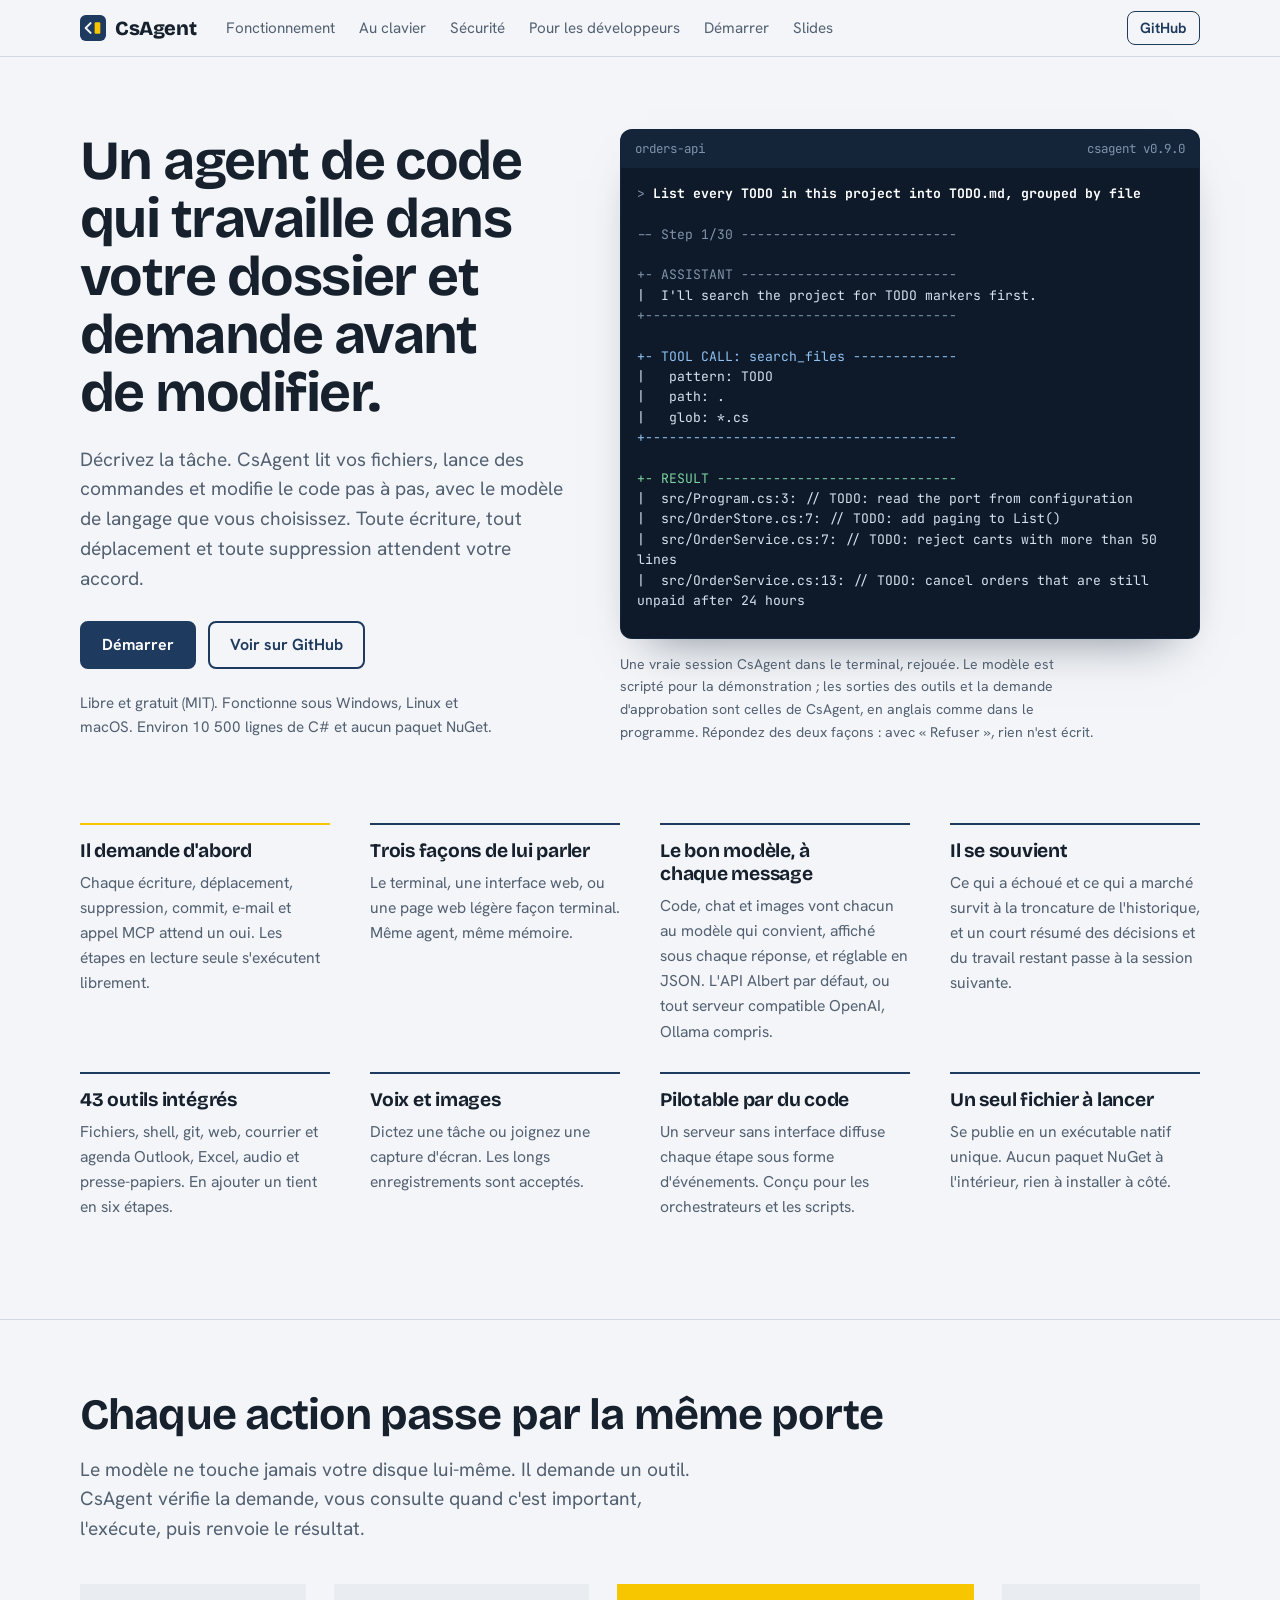
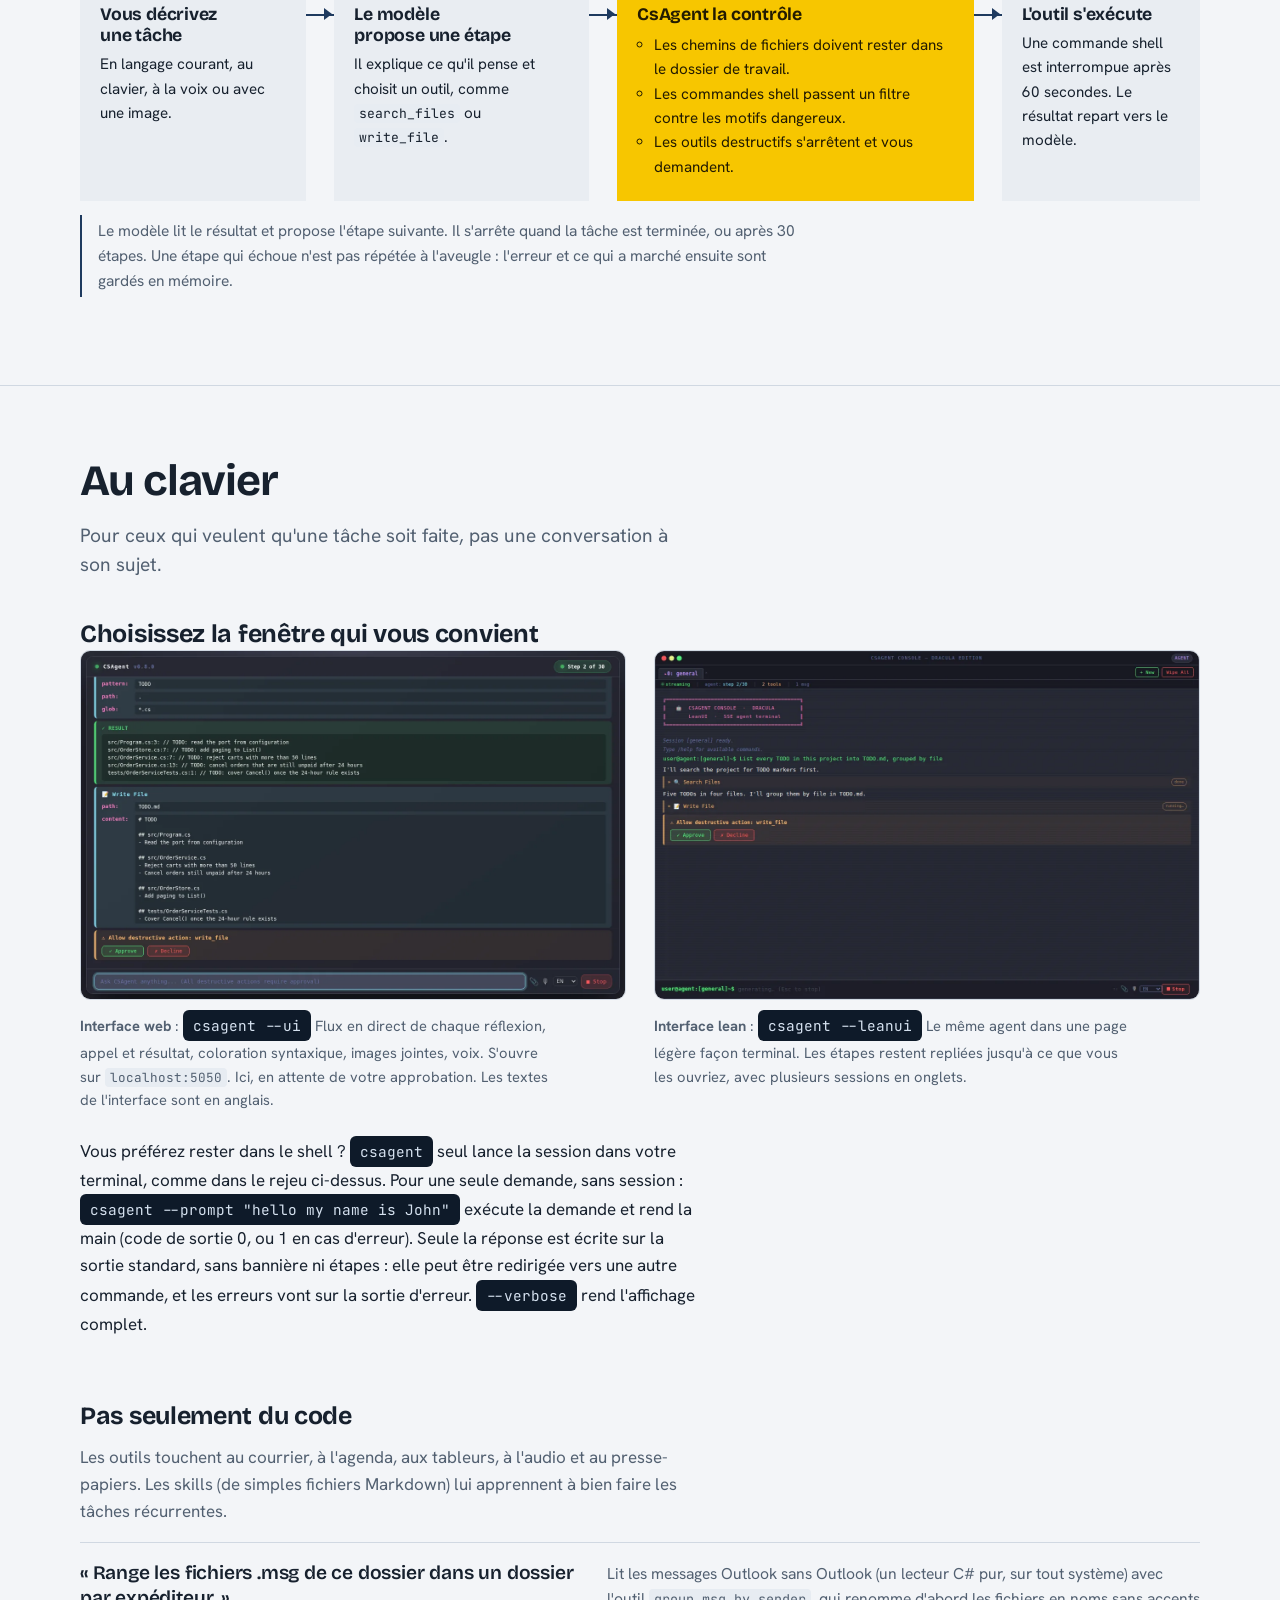
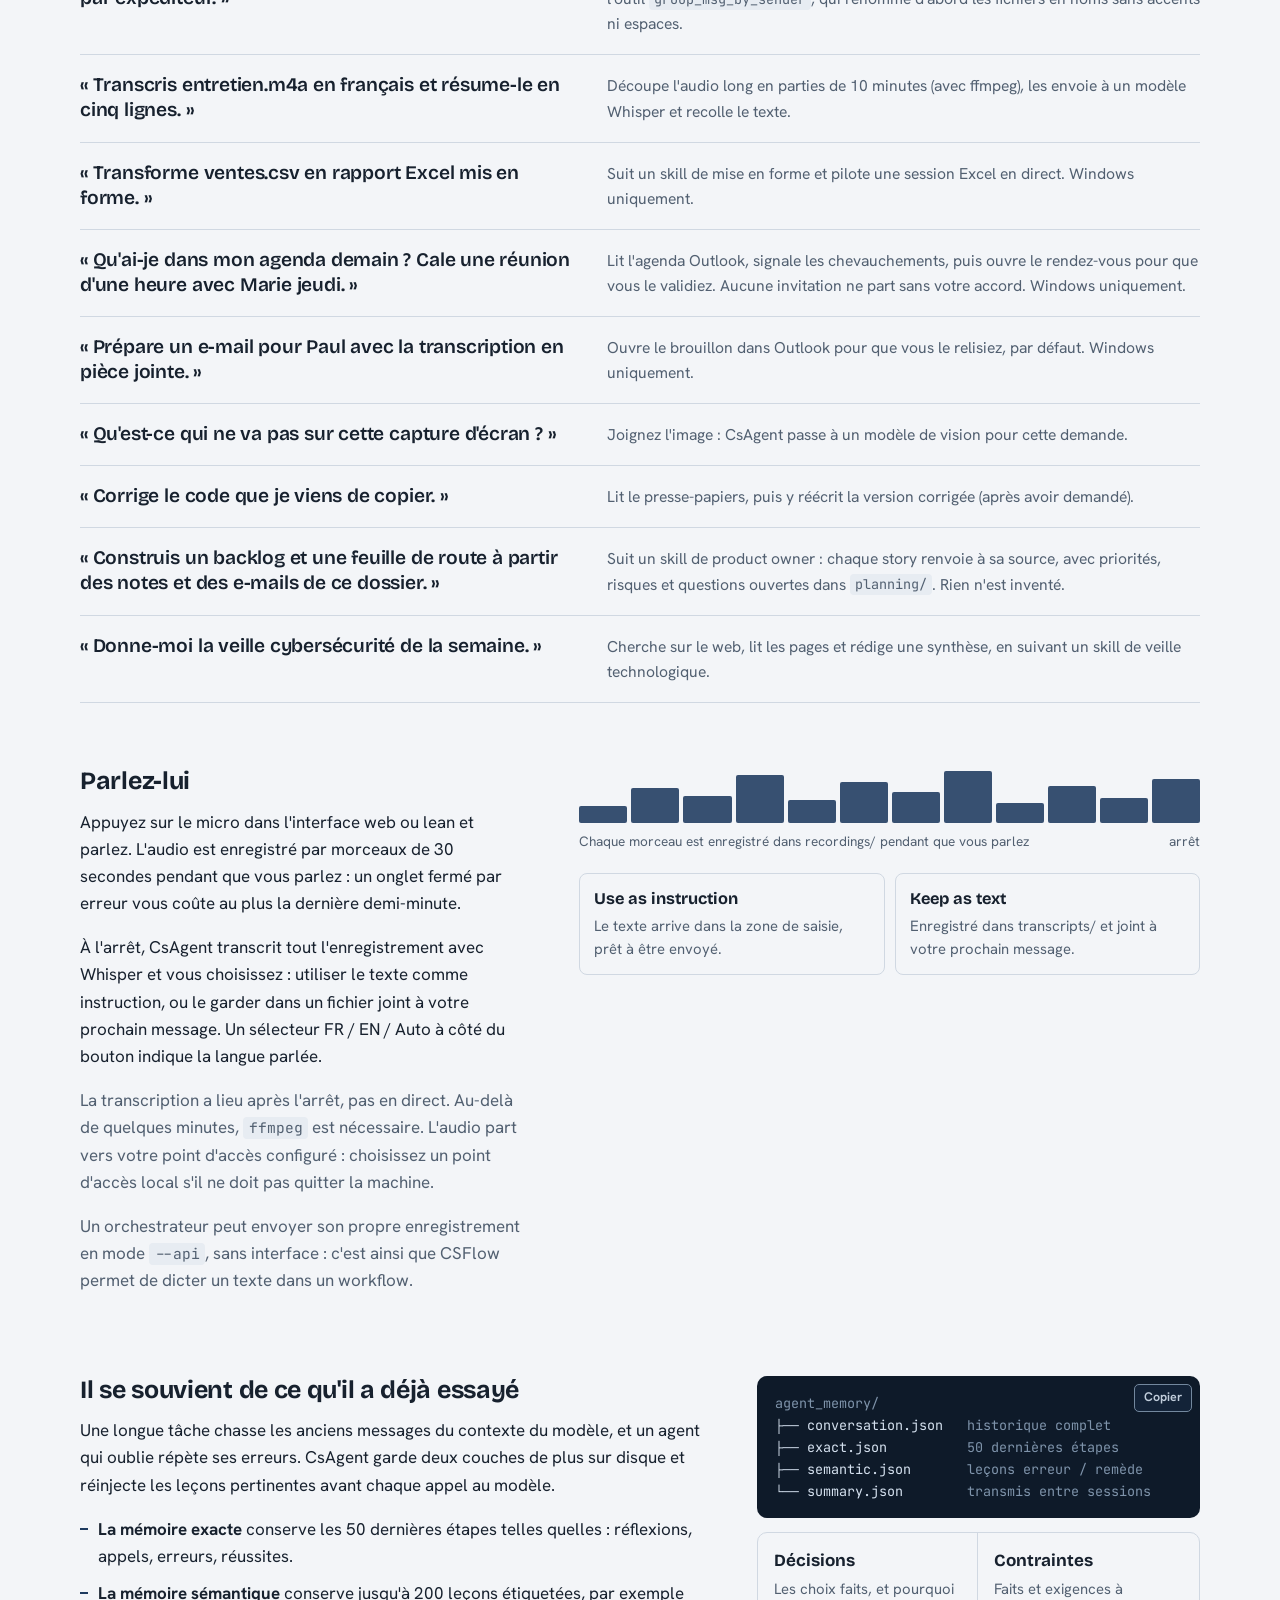
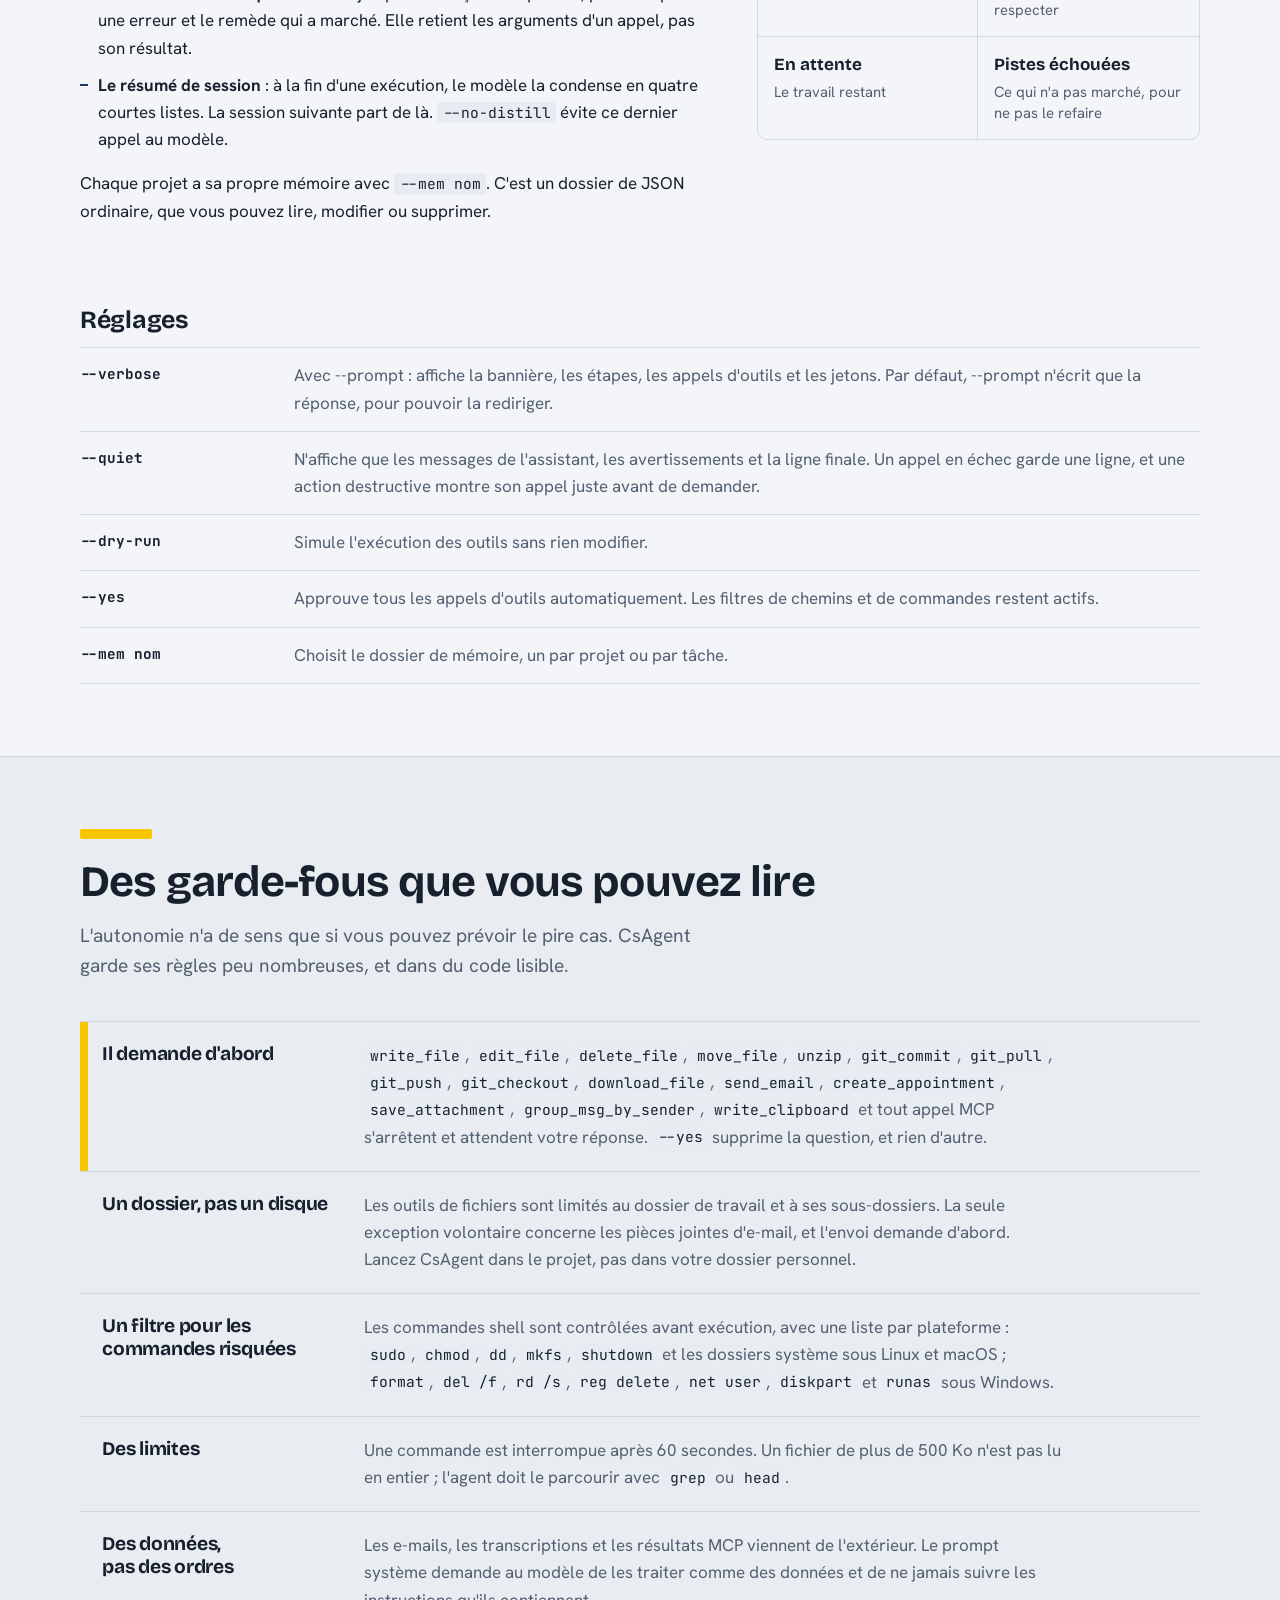
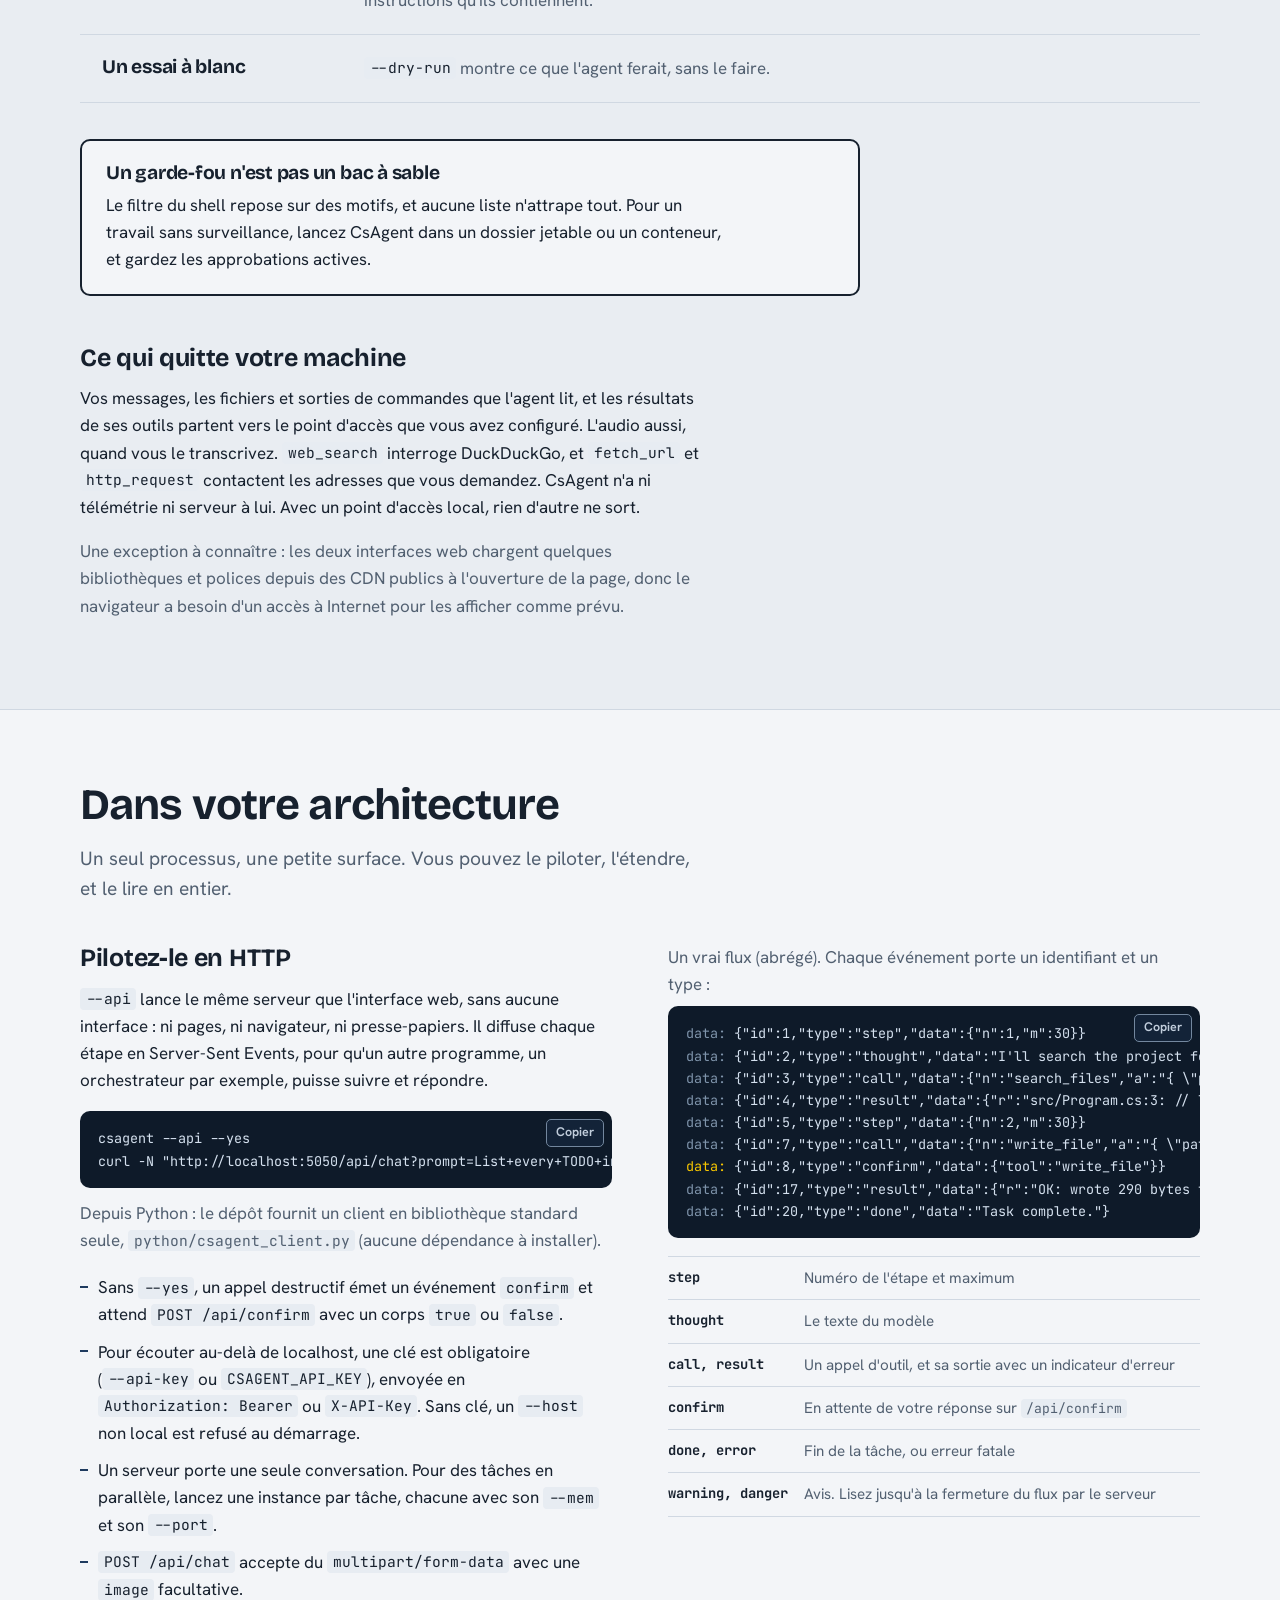
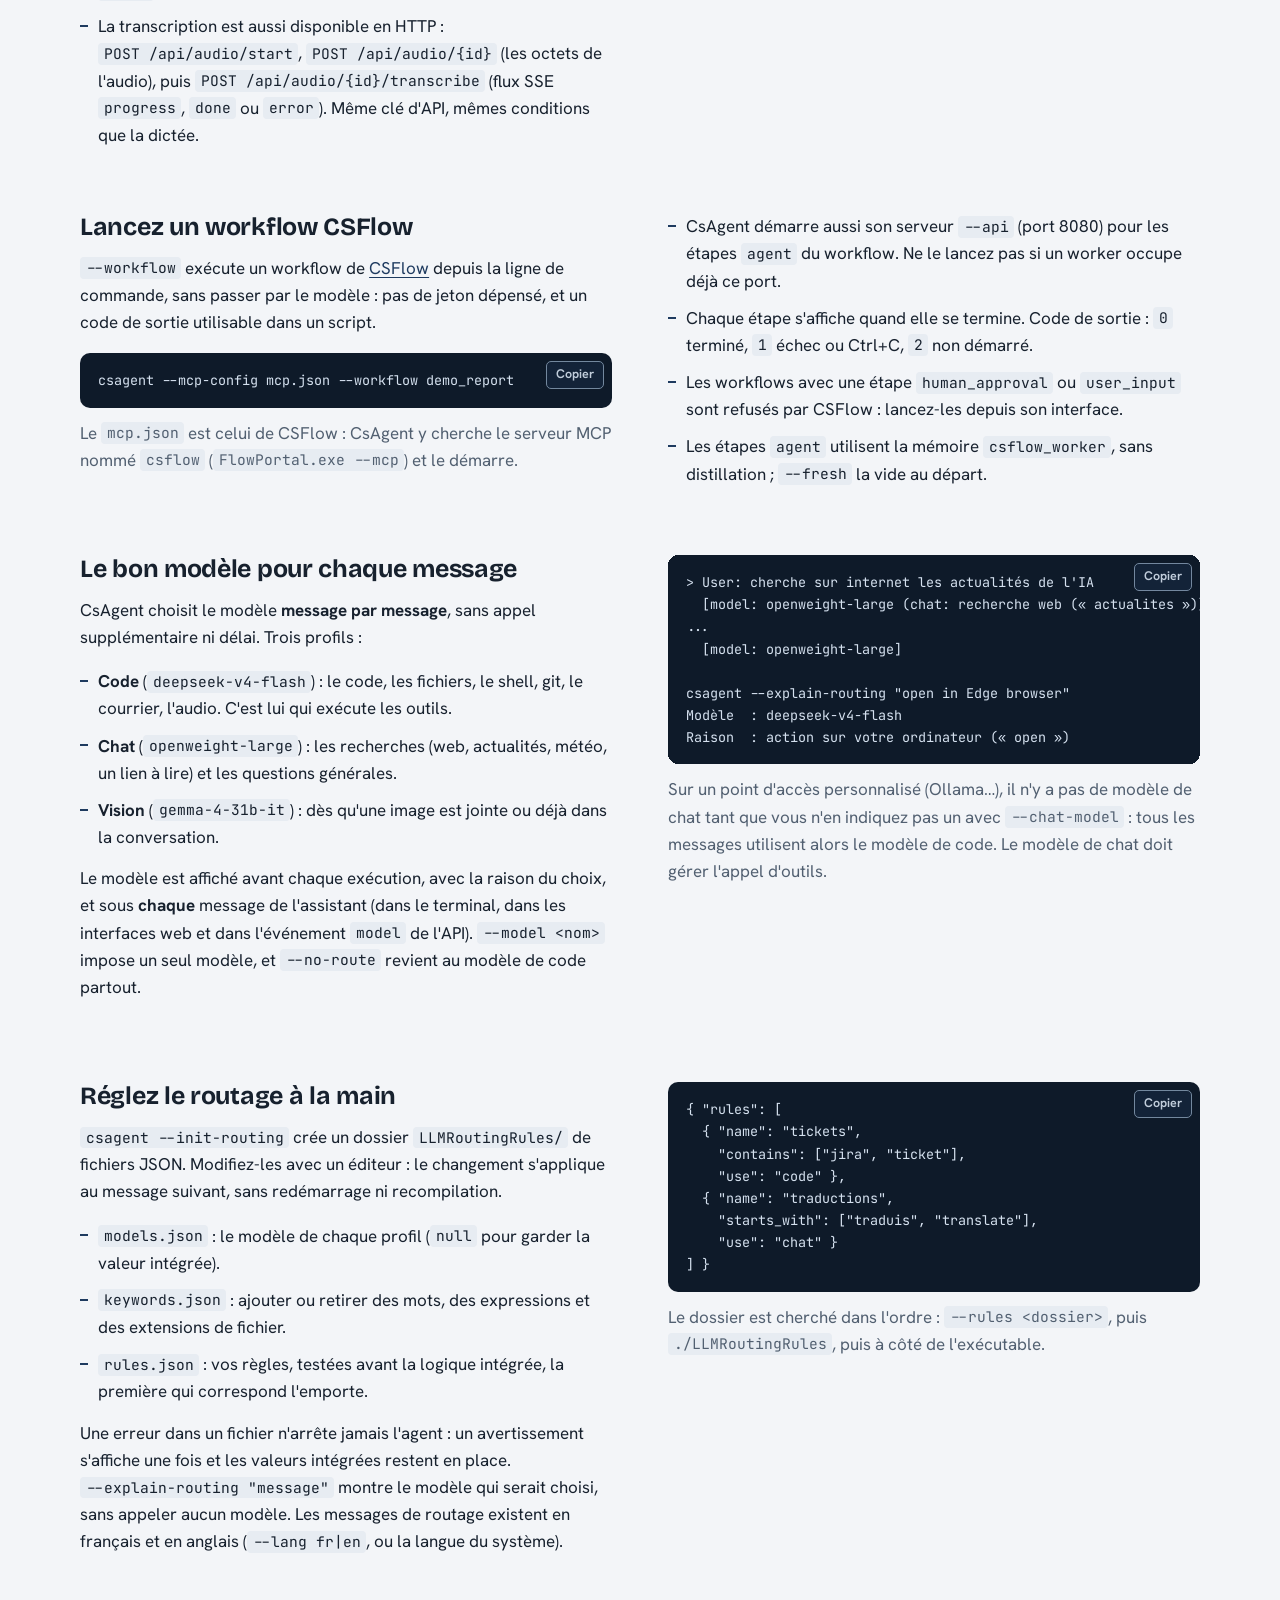
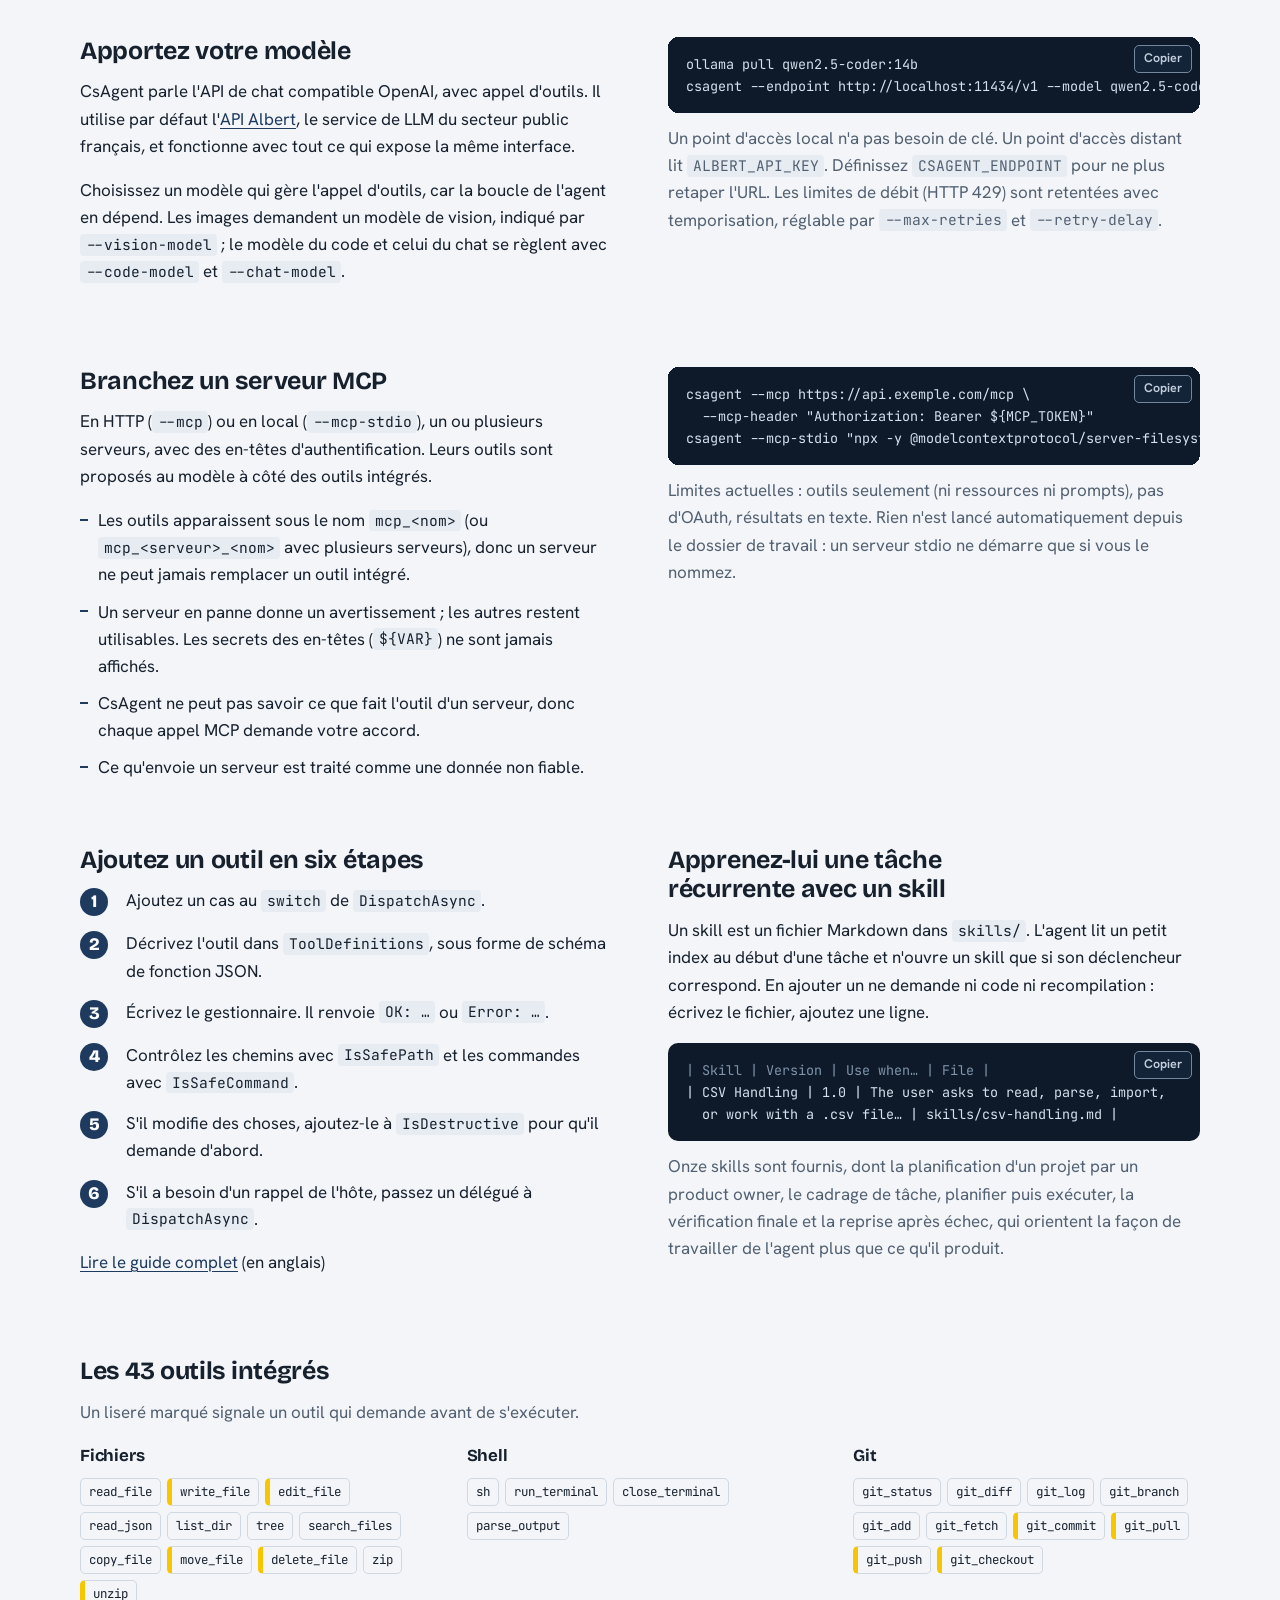
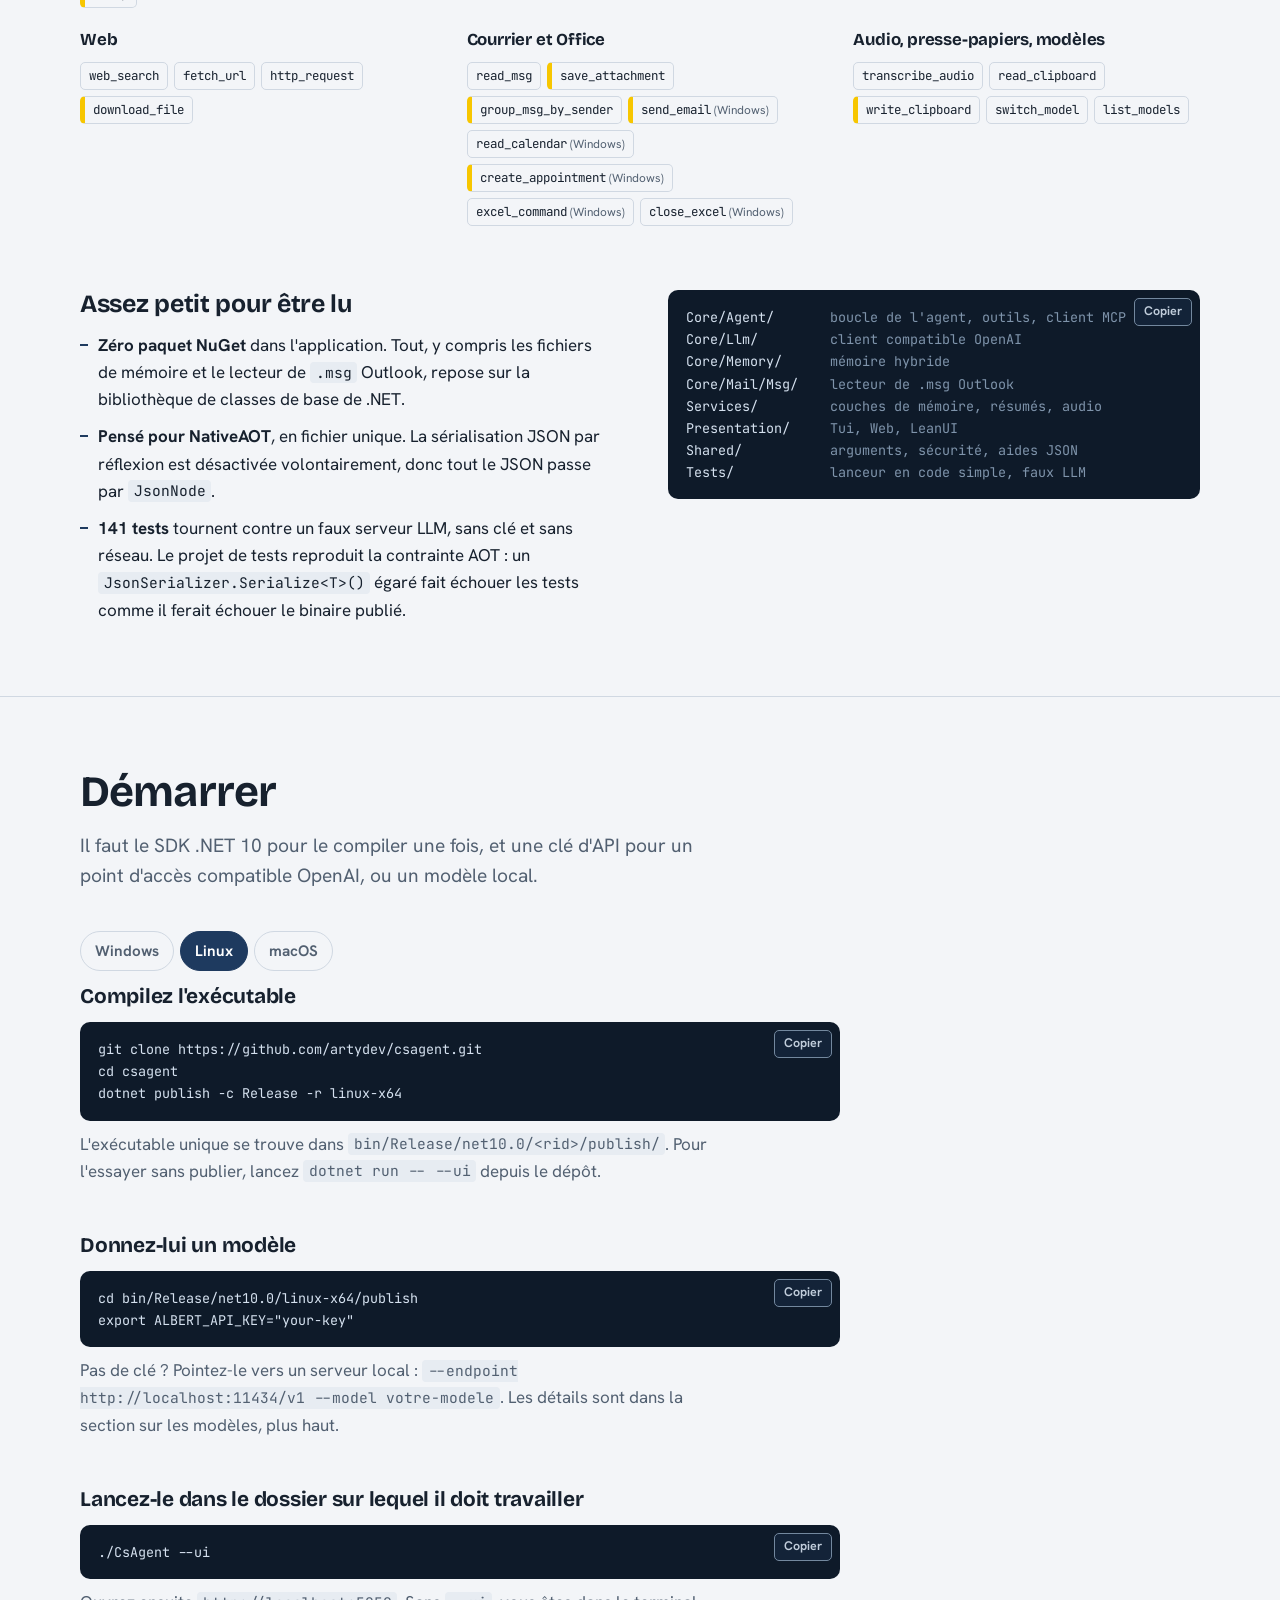
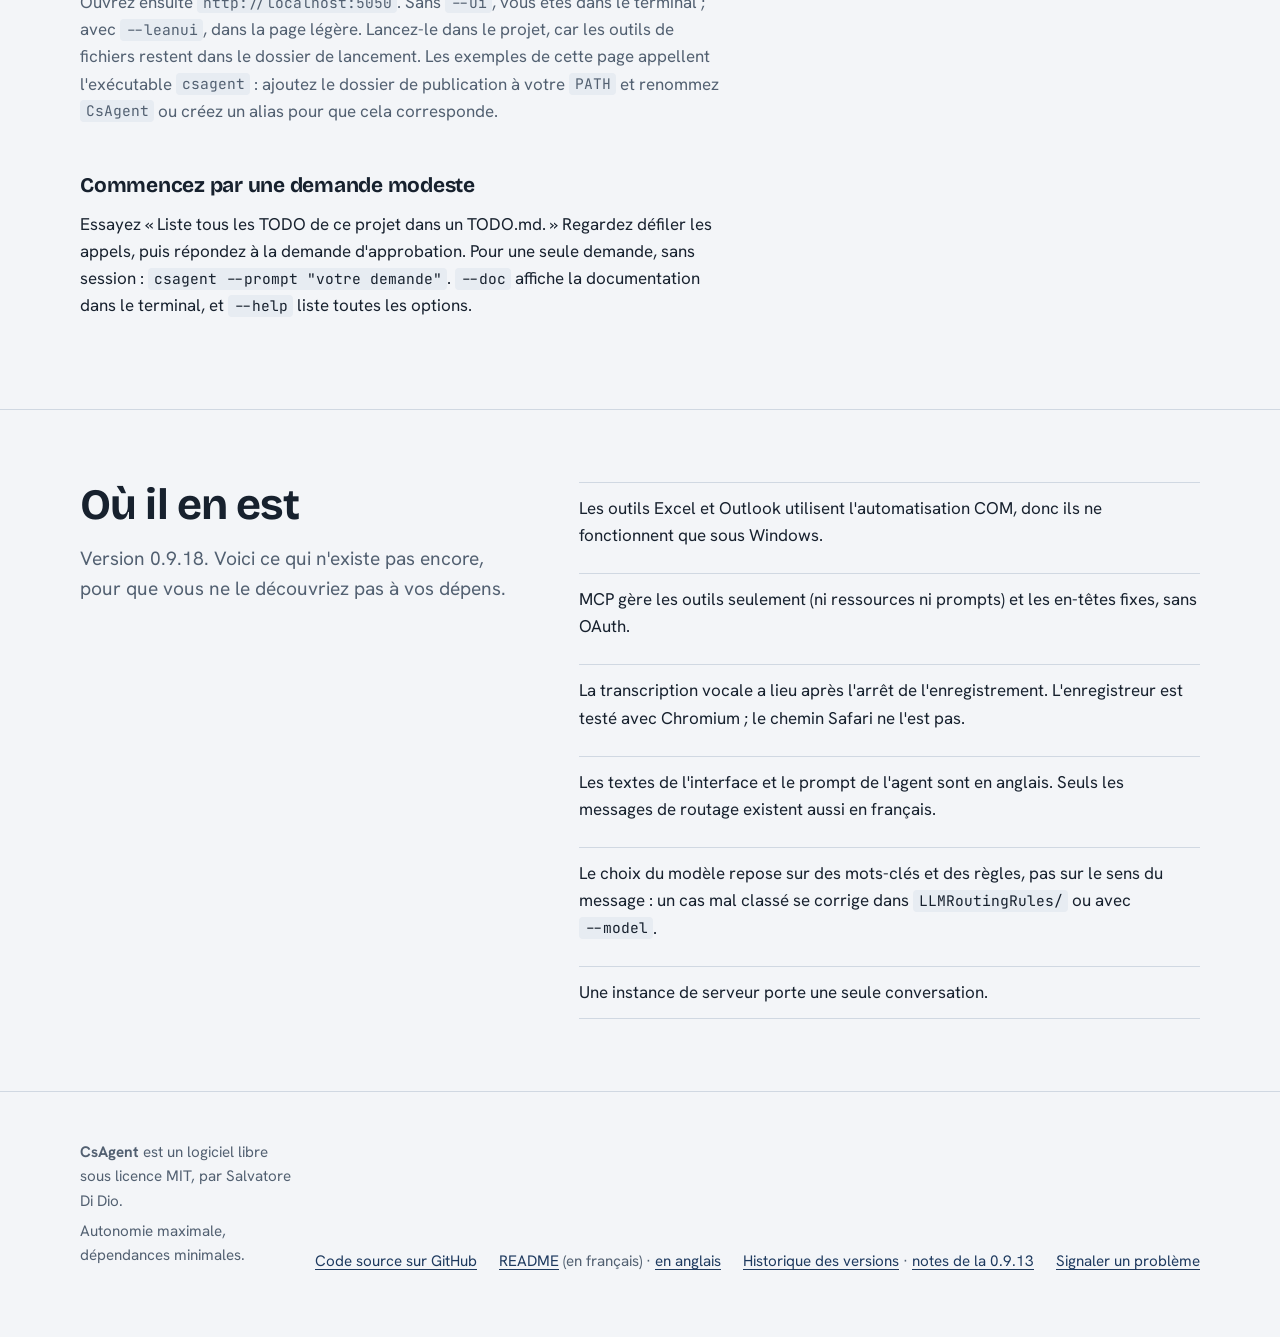
==== docs/index.html @ c9602b1b "update releases.html" ====
<!doctype html>
<html lang="fr">
<head>
<meta charset="utf-8">
<meta name="viewport" content="width=device-width, initial-scale=1">
<title>CsAgent : l'agent de code qui demande d'abord</title>
<meta name="description" content="CsAgent est un agent autonome libre et gratuit pour Windows, Linux et macOS. Il lit, modifie et exécute des choses dans votre dossier, pas à pas, et demande avant d'écrire, de déplacer ou de supprimer quoi que ce soit.">
<meta name="color-scheme" content="light dark">
<link rel="icon" href="assets/favicon.svg" type="image/svg+xml">
<link rel="canonical" href="https://artydev.github.io/csagent/">
<meta property="og:type" content="website">
<meta property="og:locale" content="fr_FR">
<meta property="og:title" content="CsAgent : l'agent de code qui demande d'abord">
<meta property="og:description" content="Un agent autonome qui travaille dans votre dossier avec n'importe quel modèle compatible OpenAI, et attend votre accord avant de rien modifier.">
<meta property="og:url" content="https://artydev.github.io/csagent/">
<meta property="og:image" content="https://artydev.github.io/csagent/assets/img/web-ui.webp">
<meta name="twitter:card" content="summary_large_image">
<link rel="preload" href="assets/fonts/bricolage-grotesque-latin-wght-normal.woff2" as="font" type="font/woff2" crossorigin>
<link rel="preload" href="assets/fonts/hanken-grotesk-latin-wght-normal.woff2" as="font" type="font/woff2" crossorigin>
<link rel="stylesheet" href="assets/site.css">
</head>
<body>
<a class="skip" href="#main">Aller au contenu</a>

<header class="top">
  <div class="wrap">
    <a class="brand" href="#top"><img src="assets/favicon.svg" alt="" width="26" height="26">CsAgent</a>
    <nav aria-label="Sections">
      <a href="#how">Fonctionnement</a>
      <a href="#keyboard">Au clavier</a>
      <a href="#safety">Sécurité</a>
      <a href="#developers">Pour les développeurs</a>
      <a href="#start">Démarrer</a>
      <a href="./slides.html">Slides</a>
    </nav>
    <a class="btn ghost gh small" href="https://github.com/artydev/csagent">GitHub</a>
  </div>
</header>

<main id="main">

<!-- ================= HERO ================= -->
<div class="hero" id="top">
  <div class="wrap">
    <div>
      <h1>Un agent de code qui travaille dans votre dossier et demande avant de modifier.</h1>
      <p class="lede">Décrivez la tâche. CsAgent lit vos fichiers, lance des commandes et modifie le code pas à pas, avec le modèle de langage que vous choisissez. Toute écriture, tout déplacement et toute suppression attendent votre accord.</p>
      <div class="cta">
        <a class="btn" href="#start">Démarrer</a>
        <a class="btn ghost" href="https://github.com/artydev/csagent">Voir sur GitHub</a>
      </div>
      <p class="fine">Libre et gratuit (MIT). Fonctionne sous Windows, Linux et macOS. Environ 10&nbsp;500 lignes de C# et aucun paquet NuGet.</p>
    </div>

    <div>
      <div class="term" id="term" role="group" aria-label="Rejeu d'une session CsAgent dans le terminal">
        <div class="term-bar"><span>orders-api</span><span>csagent v0.9.0</span></div>
        <pre class="term-body" id="termBody" tabindex="0"><span class="d">&gt; </span><span class="u">List every TODO in this project into TODO.md, grouped by file</span>

<span class="d">-- Step 1/30 -------------------------</span>
I'll search the project for TODO markers first.
<span class="c">search_files  pattern: TODO  glob: *.cs</span>
<span class="ok">src/Program.cs:3: // TODO: read the port from configuration
src/OrderService.cs:7: // TODO: reject carts with more than 50 lines
src/OrderService.cs:13: // TODO: cancel orders that are still unpaid after 24 hours
(5 matches in 4 files)</span>

<span class="d">-- Step 2/30 -------------------------</span>
Five TODOs in four files. I'll group them by file in TODO.md.
<span class="c">write_file  path: TODO.md  (290 chars)</span>
<span class="q">? Allow destructive action 'write_file'? [Y/n] y</span>
<span class="ok">OK: wrote 290 bytes to 'TODO.md'</span>

<span class="ok">&#10003; Task complete.</span>
</pre>
        <div class="gate-bar" id="gateBar" role="group" aria-label="Approbation">
          <p>CsAgent veut écrire TODO.md. À vous de décider.</p>
          <div class="opts">
            <button class="gate-btn" id="gateAllow" type="button">Autoriser (Y)</button>
            <button class="gate-btn no" id="gateDeny" type="button">Refuser (n)</button>
          </div>
        </div>
        <div class="replay" id="replayBar"><span>Essayez l'autre réponse.</span><button id="replayBtn" type="button">Rejouer</button></div>
      </div>
      <p class="term-note">Une vraie session CsAgent dans le terminal, rejouée. Le modèle est scripté pour la démonstration&nbsp;; les sorties des outils et la demande d'approbation sont celles de CsAgent, en anglais comme dans le programme. Répondez des deux façons&nbsp;: avec «&nbsp;Refuser&nbsp;», rien n'est écrit.</p>
    </div>
  </div>
</div>

<!-- ================= EN BREF ================= -->
<section aria-labelledby="glance-h" style="padding-top:24px">
  <div class="wrap">
    <h2 id="glance-h" class="sr-only">Ce qu'il y a dans la boîte</h2>
    <div class="glance">
      <div class="ask"><a href="#safety"><h3>Il demande d'abord</h3><p>Chaque écriture, déplacement, suppression, commit, e-mail et appel MCP attend un oui. Les étapes en lecture seule s'exécutent librement.</p></a></div>
      <div><a href="#keyboard"><h3>Trois façons de lui parler</h3><p>Le terminal, une interface web, ou une page web légère façon terminal. Même agent, même mémoire.</p></a></div>
      <div><a href="#routing"><h3>Le bon modèle, à chaque message</h3><p>Code, chat et images vont chacun au modèle qui convient, affiché sous chaque réponse, et réglable en JSON. L'API Albert par défaut, ou tout serveur compatible OpenAI, Ollama compris.</p></a></div>
      <div><a href="#memory"><h3>Il se souvient</h3><p>Ce qui a échoué et ce qui a marché survit à la troncature de l'historique, et un court résumé des décisions et du travail restant passe à la session suivante.</p></a></div>
      <div><a href="#tools"><h3>43 outils intégrés</h3><p>Fichiers, shell, git, web, courrier et agenda Outlook, Excel, audio et presse-papiers. En ajouter un tient en six étapes.</p></a></div>
      <div><a href="#voice"><h3>Voix et images</h3><p>Dictez une tâche ou joignez une capture d'écran. Les longs enregistrements sont acceptés.</p></a></div>
      <div><a href="#api"><h3>Pilotable par du code</h3><p>Un serveur sans interface diffuse chaque étape sous forme d'événements. Conçu pour les orchestrateurs et les scripts.</p></a></div>
      <div><a href="#start"><h3>Un seul fichier à lancer</h3><p>Se publie en un exécutable natif unique. Aucun paquet NuGet à l'intérieur, rien à installer à côté.</p></a></div>
    </div>
  </div>
</section>

<!-- ================= FONCTIONNEMENT ================= -->
<section id="how" aria-labelledby="how-h">
  <div class="wrap">
    <div class="sec-head">
      <h2 id="how-h">Chaque action passe par la même porte</h2>
      <p class="lede">Le modèle ne touche jamais votre disque lui-même. Il demande un outil. CsAgent vérifie la demande, vous consulte quand c'est important, l'exécute, puis renvoie le résultat.</p>
    </div>
    <ol class="flow">
      <li>
        <h3>Vous décrivez une tâche</h3>
        <p>En langage courant, au clavier, à la voix ou avec une image.</p>
      </li>
      <li>
        <h3>Le modèle propose une étape</h3>
        <p>Il explique ce qu'il pense et choisit un outil, comme <code>search_files</code> ou <code>write_file</code>.</p>
      </li>
      <li class="gate">
        <h3>CsAgent la contrôle</h3>
        <ul>
          <li>Les chemins de fichiers doivent rester dans le dossier de travail.</li>
          <li>Les commandes shell passent un filtre contre les motifs dangereux.</li>
          <li>Les outils destructifs s'arrêtent et vous demandent.</li>
        </ul>
      </li>
      <li>
        <h3>L'outil s'exécute</h3>
        <p>Une commande shell est interrompue après 60 secondes. Le résultat repart vers le modèle.</p>
      </li>
    </ol>
    <p class="loop">Le modèle lit le résultat et propose l'étape suivante. Il s'arrête quand la tâche est terminée, ou après 30 étapes. Une étape qui échoue n'est pas répétée à l'aveugle&nbsp;: l'erreur et ce qui a marché ensuite sont gardés en mémoire.</p>
  </div>
</section>

<!-- ================= AU CLAVIER ================= -->
<section id="keyboard" aria-labelledby="kb-h">
  <div class="wrap">
    <div class="sec-head">
      <h2 id="kb-h">Au clavier</h2>
      <p class="lede">Pour ceux qui veulent qu'une tâche soit faite, pas une conversation à son sujet.</p>
    </div>

    <h3>Choisissez la fenêtre qui vous convient</h3>
    <div class="shots">
      <figure>
        <a href="assets/img/web-ui.webp"><img src="assets/img/web-ui.webp" width="1280" height="820" loading="lazy" alt="Interface web de CsAgent pendant une exécution : un appel write_file avec son contenu, et une carte d'approbation demandant d'autoriser l'action destructive write_file, avec les boutons Approve et Decline."></a>
        <figcaption><strong>Interface web</strong>&nbsp;: <span class="cmd">csagent --ui</span> Flux en direct de chaque réflexion, appel et résultat, coloration syntaxique, images jointes, voix. S'ouvre sur <code>localhost:5050</code>. Ici, en attente de votre approbation. Les textes de l'interface sont en anglais.</figcaption>
      </figure>
      <figure>
        <a href="assets/img/lean-ui.webp"><img src="assets/img/lean-ui.webp" width="1280" height="820" loading="lazy" alt="Interface lean de CsAgent : une page sombre façon terminal avec une ligne de commande, des étapes Search Files et Write File repliées, et une carte d'approbation avec les boutons Approve et Decline."></a>
        <figcaption><strong>Interface lean</strong>&nbsp;: <span class="cmd">csagent --leanui</span> Le même agent dans une page légère façon terminal. Les étapes restent repliées jusqu'à ce que vous les ouvriez, avec plusieurs sessions en onglets.</figcaption>
      </figure>
    </div>
    <p style="margin-top:24px">Vous préférez rester dans le shell&nbsp;? <span class="cmd">csagent</span> seul lance la session dans votre terminal, comme dans le rejeu ci-dessus. Pour une seule demande, sans session&nbsp;: <span class="cmd">csagent --prompt "hello my name is John"</span> exécute la demande et rend la main (code de sortie 0, ou 1 en cas d'erreur). Seule la réponse est écrite sur la sortie standard, sans bannière ni étapes : elle peut être redirigée vers une autre commande, et les erreurs vont sur la sortie d'erreur. <span class="cmd">--verbose</span> rend l'affichage complet.</p>

    <div class="block">
      <h3>Pas seulement du code</h3>
      <p class="muted">Les outils touchent au courrier, à l'agenda, aux tableurs, à l'audio et au presse-papiers. Les skills (de simples fichiers Markdown) lui apprennent à bien faire les tâches récurrentes.</p>
      <ul class="prompts">
        <li><q>Range les fichiers .msg de ce dossier dans un dossier par expéditeur.</q><span>Lit les messages Outlook sans Outlook (un lecteur C# pur, sur tout système) avec l'outil <code>group_msg_by_sender</code>, qui renomme d'abord les fichiers en noms sans accents ni espaces.</span></li>
        <li><q>Transcris entretien.m4a en français et résume-le en cinq lignes.</q><span>Découpe l'audio long en parties de 10 minutes (avec ffmpeg), les envoie à un modèle Whisper et recolle le texte.</span></li>
        <li><q>Transforme ventes.csv en rapport Excel mis en forme.</q><span>Suit un skill de mise en forme et pilote une session Excel en direct. Windows uniquement.</span></li>
        <li><q>Qu'ai-je dans mon agenda demain&nbsp;? Cale une réunion d'une heure avec Marie jeudi.</q><span>Lit l'agenda Outlook, signale les chevauchements, puis ouvre le rendez-vous pour que vous le validiez. Aucune invitation ne part sans votre accord. Windows uniquement.</span></li>
        <li><q>Prépare un e-mail pour Paul avec la transcription en pièce jointe.</q><span>Ouvre le brouillon dans Outlook pour que vous le relisiez, par défaut. Windows uniquement.</span></li>
        <li><q>Qu'est-ce qui ne va pas sur cette capture d'écran&nbsp;?</q><span>Joignez l'image&nbsp;: CsAgent passe à un modèle de vision pour cette demande.</span></li>
        <li><q>Corrige le code que je viens de copier.</q><span>Lit le presse-papiers, puis y réécrit la version corrigée (après avoir demandé).</span></li>
        <li><q>Construis un backlog et une feuille de route à partir des notes et des e-mails de ce dossier.</q><span>Suit un skill de product owner&nbsp;: chaque story renvoie à sa source, avec priorités, risques et questions ouvertes dans <code>planning/</code>. Rien n'est inventé.</span></li>
        <li><q>Donne-moi la veille cybersécurité de la semaine.</q><span>Cherche sur le web, lit les pages et rédige une synthèse, en suivant un skill de veille technologique.</span></li>
      </ul>
    </div>

    <div class="block" id="voice">
      <div class="split wide-right">
        <div>
          <h3>Parlez-lui</h3>
          <p>Appuyez sur le micro dans l'interface web ou lean et parlez. L'audio est enregistré par morceaux de 30 secondes pendant que vous parlez&nbsp;: un onglet fermé par erreur vous coûte au plus la dernière demi-minute.</p>
          <p>À l'arrêt, CsAgent transcrit tout l'enregistrement avec Whisper et vous choisissez&nbsp;: utiliser le texte comme instruction, ou le garder dans un fichier joint à votre prochain message. Un sélecteur FR / EN / Auto à côté du bouton indique la langue parlée.</p>
          <p class="muted">La transcription a lieu après l'arrêt, pas en direct. Au-delà de quelques minutes, <code>ffmpeg</code> est nécessaire. L'audio part vers votre point d'accès configuré&nbsp;: choisissez un point d'accès local s'il ne doit pas quitter la machine.</p>
          <p class="muted">Un orchestrateur peut envoyer son propre enregistrement en mode <code>--api</code>, sans interface&nbsp;: c'est ainsi que CSFlow permet de dicter un texte dans un workflow.</p>
        </div>
        <div aria-hidden="true">
          <div class="chunks"><i style="height:30%"></i><i style="height:62%"></i><i style="height:48%"></i><i style="height:85%"></i><i style="height:40%"></i><i style="height:72%"></i><i style="height:55%"></i><i style="height:92%"></i><i style="height:36%"></i><i style="height:66%"></i><i style="height:44%"></i><i style="height:78%"></i></div>
          <div class="chunks-label"><span>Chaque morceau est enregistré dans recordings/ pendant que vous parlez</span><span>arrêt</span></div>
          <div class="outcome">
            <div><b>Use as instruction</b><span>Le texte arrive dans la zone de saisie, prêt à être envoyé.</span></div>
            <div><b>Keep as text</b><span>Enregistré dans transcripts/ et joint à votre prochain message.</span></div>
          </div>
        </div>
      </div>
    </div>

    <div class="block" id="memory">
      <div class="split wide-left">
        <div>
          <h3>Il se souvient de ce qu'il a déjà essayé</h3>
          <p>Une longue tâche chasse les anciens messages du contexte du modèle, et un agent qui oublie répète ses erreurs. CsAgent garde deux couches de plus sur disque et réinjecte les leçons pertinentes avant chaque appel au modèle.</p>
          <ul class="facts">
            <li><strong>La mémoire exacte</strong> conserve les 50 dernières étapes telles quelles&nbsp;: réflexions, appels, erreurs, réussites.</li>
            <li><strong>La mémoire sémantique</strong> conserve jusqu'à 200 leçons étiquetées, par exemple une erreur et le remède qui a marché. Elle retient les arguments d'un appel, pas son résultat.</li>
            <li><strong>Le résumé de session</strong>&nbsp;: à la fin d'une exécution, le modèle la condense en quatre courtes listes. La session suivante part de là. <code>--no-distill</code> évite ce dernier appel au modèle.</li>
          </ul>
          <p style="margin-top:1em">Chaque projet a sa propre mémoire avec <code>--mem nom</code>. C'est un dossier de JSON ordinaire, que vous pouvez lire, modifier ou supprimer.</p>
        </div>
        <div>
          <div class="pre-wrap"><pre class="pre"><span class="d">agent_memory/</span>
├── conversation.json   <span class="d">historique complet</span>
├── exact.json          <span class="d">50 dernières étapes</span>
├── semantic.json       <span class="d">leçons erreur / remède</span>
└── summary.json        <span class="d">transmis entre sessions</span></pre></div>
          <div class="lists" style="margin-top:14px">
            <div><b>Décisions</b><span>Les choix faits, et pourquoi</span></div>
            <div><b>Contraintes</b><span>Faits et exigences à respecter</span></div>
            <div><b>En attente</b><span>Le travail restant</span></div>
            <div><b>Pistes échouées</b><span>Ce qui n'a pas marché, pour ne pas le refaire</span></div>
          </div>
        </div>
      </div>
    </div>

    <div class="block">
      <h3>Réglages</h3>
      <dl class="dials">
        <div><dt>--verbose</dt><dd>Avec --prompt : affiche la bannière, les étapes, les appels d'outils et les jetons. Par défaut, --prompt n'écrit que la réponse, pour pouvoir la rediriger.</dd></div>
        <div><dt>--quiet</dt><dd>N'affiche que les messages de l'assistant, les avertissements et la ligne finale. Un appel en échec garde une ligne, et une action destructive montre son appel juste avant de demander.</dd></div>
        <div><dt>--dry-run</dt><dd>Simule l'exécution des outils sans rien modifier.</dd></div>
        <div><dt>--yes</dt><dd>Approuve tous les appels d'outils automatiquement. Les filtres de chemins et de commandes restent actifs.</dd></div>
        <div><dt>--mem nom</dt><dd>Choisit le dossier de mémoire, un par projet ou par tâche.</dd></div>
      </dl>
    </div>
  </div>
</section>

<!-- ================= SÉCURITÉ ================= -->
<section id="safety" aria-labelledby="safety-h">
  <div class="wrap">
    <div class="sec-head">
      <h2 id="safety-h">Des garde-fous que vous pouvez lire</h2>
      <p class="lede">L'autonomie n'a de sens que si vous pouvez prévoir le pire cas. CsAgent garde ses règles peu nombreuses, et dans du code lisible.</p>
    </div>
    <ul class="layers">
      <li class="asks"><h3>Il demande d'abord</h3><p><code>write_file</code>, <code>edit_file</code>, <code>delete_file</code>, <code>move_file</code>, <code>unzip</code>, <code>git_commit</code>, <code>git_pull</code>, <code>git_push</code>, <code>git_checkout</code>, <code>download_file</code>, <code>send_email</code>, <code>create_appointment</code>, <code>save_attachment</code>, <code>group_msg_by_sender</code>, <code>write_clipboard</code> et tout appel MCP s'arrêtent et attendent votre réponse. <code>--yes</code> supprime la question, et rien d'autre.</p></li>
      <li><h3>Un dossier, pas un disque</h3><p>Les outils de fichiers sont limités au dossier de travail et à ses sous-dossiers. La seule exception volontaire concerne les pièces jointes d'e-mail, et l'envoi demande d'abord. Lancez CsAgent dans le projet, pas dans votre dossier personnel.</p></li>
      <li><h3>Un filtre pour les commandes risquées</h3><p>Les commandes shell sont contrôlées avant exécution, avec une liste par plateforme&nbsp;: <code>sudo</code>, <code>chmod</code>, <code>dd</code>, <code>mkfs</code>, <code>shutdown</code> et les dossiers système sous Linux et macOS&nbsp;; <code>format</code>, <code>del /f</code>, <code>rd /s</code>, <code>reg delete</code>, <code>net user</code>, <code>diskpart</code> et <code>runas</code> sous Windows.</p></li>
      <li><h3>Des limites</h3><p>Une commande est interrompue après 60 secondes. Un fichier de plus de 500 Ko n'est pas lu en entier&nbsp;; l'agent doit le parcourir avec <code>grep</code> ou <code>head</code>.</p></li>
      <li><h3>Des données, pas des ordres</h3><p>Les e-mails, les transcriptions et les résultats MCP viennent de l'extérieur. Le prompt système demande au modèle de les traiter comme des données et de ne jamais suivre les instructions qu'ils contiennent.</p></li>
      <li><h3>Un essai à blanc</h3><p><code>--dry-run</code> montre ce que l'agent ferait, sans le faire.</p></li>
    </ul>

    <div class="callout">
      <h3>Un garde-fou n'est pas un bac à sable</h3>
      <p>Le filtre du shell repose sur des motifs, et aucune liste n'attrape tout. Pour un travail sans surveillance, lancez CsAgent dans un dossier jetable ou un conteneur, et gardez les approbations actives.</p>
    </div>

    <div class="block" style="margin-top:48px">
      <h3>Ce qui quitte votre machine</h3>
      <p>Vos messages, les fichiers et sorties de commandes que l'agent lit, et les résultats de ses outils partent vers le point d'accès que vous avez configuré. L'audio aussi, quand vous le transcrivez. <code>web_search</code> interroge DuckDuckGo, et <code>fetch_url</code> et <code>http_request</code> contactent les adresses que vous demandez. CsAgent n'a ni télémétrie ni serveur à lui. Avec un point d'accès local, rien d'autre ne sort.</p>
      <p class="muted">Une exception à connaître&nbsp;: les deux interfaces web chargent quelques bibliothèques et polices depuis des CDN publics à l'ouverture de la page, donc le navigateur a besoin d'un accès à Internet pour les afficher comme prévu.</p>
    </div>
  </div>
</section>

<!-- ================= DÉVELOPPEURS ================= -->
<section id="developers" aria-labelledby="dev-h">
  <div class="wrap">
    <div class="sec-head">
      <h2 id="dev-h">Dans votre architecture</h2>
      <p class="lede">Un seul processus, une petite surface. Vous pouvez le piloter, l'étendre, et le lire en entier.</p>
    </div>

    <div id="api">
      <div class="split">
        <div>
          <h3>Pilotez-le en HTTP</h3>
          <p><code>--api</code> lance le même serveur que l'interface web, sans aucune interface&nbsp;: ni pages, ni navigateur, ni presse-papiers. Il diffuse chaque étape en Server-Sent Events, pour qu'un autre programme, un orchestrateur par exemple, puisse suivre et répondre.</p>
          <div class="pre-wrap"><pre class="pre">csagent --api --yes
curl -N "http://localhost:5050/api/chat?prompt=List+every+TODO+into+TODO.md"</pre></div>
          <p class="muted" style="margin-top:12px">Depuis Python&nbsp;: le dépôt fournit un client en bibliothèque standard seule, <code>python/csagent_client.py</code> (aucune dépendance à installer).</p>
          <ul class="facts" style="margin-top:20px">
            <li>Sans <code>--yes</code>, un appel destructif émet un événement <code>confirm</code> et attend <code>POST /api/confirm</code> avec un corps <code>true</code> ou <code>false</code>.</li>
            <li>Pour écouter au-delà de localhost, une clé est obligatoire (<code>--api-key</code> ou <code>CSAGENT_API_KEY</code>), envoyée en <code>Authorization: Bearer</code> ou <code>X-API-Key</code>. Sans clé, un <code>--host</code> non local est refusé au démarrage.</li>
            <li>Un serveur porte une seule conversation. Pour des tâches en parallèle, lancez une instance par tâche, chacune avec son <code>--mem</code> et son <code>--port</code>.</li>
            <li><code>POST /api/chat</code> accepte du <code>multipart/form-data</code> avec une <code>image</code> facultative.</li>
            <li>La transcription est aussi disponible en HTTP&nbsp;: <code>POST /api/audio/start</code>, <code>POST /api/audio/{id}</code> (les octets de l'audio), puis <code>POST /api/audio/{id}/transcribe</code> (flux SSE <code>progress</code>, <code>done</code> ou <code>error</code>). Même clé d'API, mêmes conditions que la dictée.</li>
          </ul>
        </div>
        <div>
          <p class="muted" style="margin-bottom:8px">Un vrai flux (abrégé). Chaque événement porte un identifiant et un type&nbsp;:</p>
          <div class="pre-wrap"><pre class="pre"><span class="d">data:</span> {"id":1,"type":"step","data":{"n":1,"m":30}}
<span class="d">data:</span> {"id":2,"type":"thought","data":"I'll search the project for TODO markers first."}
<span class="d">data:</span> {"id":3,"type":"call","data":{"n":"search_files","a":"{ \"pattern\": \"TODO\", … }"}}
<span class="d">data:</span> {"id":4,"type":"result","data":{"r":"src/Program.cs:3: // TODO: …","e":false}}
<span class="d">data:</span> {"id":5,"type":"step","data":{"n":2,"m":30}}
<span class="d">data:</span> {"id":7,"type":"call","data":{"n":"write_file","a":"{ \"path\": \"TODO.md\", … }"}}
<span class="q">data:</span> {"id":8,"type":"confirm","data":{"tool":"write_file"}}
<span class="d">data:</span> {"id":17,"type":"result","data":{"r":"OK: wrote 290 bytes to …","e":false}}
<span class="d">data:</span> {"id":20,"type":"done","data":"Task complete."}</pre></div>
          <table class="events" style="margin-top:18px">
            <tr><th>step</th><td>Numéro de l'étape et maximum</td></tr>
            <tr><th>thought</th><td>Le texte du modèle</td></tr>
            <tr><th>call, result</th><td>Un appel d'outil, et sa sortie avec un indicateur d'erreur</td></tr>
            <tr><th>confirm</th><td>En attente de votre réponse sur <code>/api/confirm</code></td></tr>
            <tr><th>done, error</th><td>Fin de la tâche, ou erreur fatale</td></tr>
            <tr><th>warning, danger</th><td>Avis. Lisez jusqu'à la fermeture du flux par le serveur</td></tr>
          </table>
        </div>
      </div>
    </div>

    <div class="block" id="workflow">
      <div class="split">
        <div>
          <h3>Lancez un workflow CSFlow</h3>
          <p><code>--workflow</code> exécute un workflow de <a href="https://github.com/artydev/FlowPortal">CSFlow</a> depuis la ligne de commande, sans passer par le modèle&nbsp;: pas de jeton dépensé, et un code de sortie utilisable dans un script.</p>
          <div class="pre-wrap"><pre class="pre">csagent --mcp-config mcp.json --workflow demo_report</pre></div>
          <p class="muted" style="margin-top:12px">Le <code>mcp.json</code> est celui de CSFlow&nbsp;: CsAgent y cherche le serveur MCP nommé <code>csflow</code> (<code>FlowPortal.exe --mcp</code>) et le démarre.</p>
        </div>
        <div>
          <ul class="facts">
            <li>CsAgent démarre aussi son serveur <code>--api</code> (port 8080) pour les étapes <code>agent</code> du workflow. Ne le lancez pas si un worker occupe déjà ce port.</li>
            <li>Chaque étape s'affiche quand elle se termine. Code de sortie&nbsp;: <code>0</code> terminé, <code>1</code> échec ou Ctrl+C, <code>2</code> non démarré.</li>
            <li>Les workflows avec une étape <code>human_approval</code> ou <code>user_input</code> sont refusés par CSFlow&nbsp;: lancez-les depuis son interface.</li>
            <li>Les étapes <code>agent</code> utilisent la mémoire <code>csflow_worker</code>, sans distillation&nbsp;; <code>--fresh</code> la vide au départ.</li>
          </ul>
        </div>
      </div>
    </div>

    <div class="block" id="routing">
      <div class="split">
        <div>
          <h3>Le bon modèle pour chaque message</h3>
          <p>CsAgent choisit le modèle <strong>message par message</strong>, sans appel supplémentaire ni délai. Trois profils&nbsp;:</p>
          <ul class="facts">
            <li><strong>Code</strong> (<code>deepseek-v4-flash</code>)&nbsp;: le code, les fichiers, le shell, git, le courrier, l'audio. C'est lui qui exécute les outils.</li>
            <li><strong>Chat</strong> (<code>openweight-large</code>)&nbsp;: les recherches (web, actualités, météo, un lien à lire) et les questions générales.</li>
            <li><strong>Vision</strong> (<code>gemma-4-31b-it</code>)&nbsp;: dès qu'une image est jointe ou déjà dans la conversation.</li>
          </ul>
          <p style="margin-top:14px">Le modèle est affiché avant chaque exécution, avec la raison du choix, et sous <strong>chaque</strong> message de l'assistant (dans le terminal, dans les interfaces web et dans l'événement <code>model</code> de l'API). <code>--model &lt;nom&gt;</code> impose un seul modèle, et <code>--no-route</code> revient au modèle de code partout.</p>
        </div>
        <div>
          <div class="pre-wrap"><pre class="pre">&gt; User: cherche sur internet les actualités de l'IA
  [model: openweight-large (chat: recherche web (« actualites »))]
...
  [model: openweight-large]

csagent --explain-routing "open in Edge browser"
Modèle  : deepseek-v4-flash
Raison  : action sur votre ordinateur (« open »)</pre></div>
          <p class="muted" style="margin-top:12px">Sur un point d'accès personnalisé (Ollama…), il n'y a pas de modèle de chat tant que vous n'en indiquez pas un avec <code>--chat-model</code>&nbsp;: tous les messages utilisent alors le modèle de code. Le modèle de chat doit gérer l'appel d'outils.</p>
        </div>
      </div>
    </div>

    <div class="block" id="routing-rules">
      <div class="split">
        <div>
          <h3>Réglez le routage à la main</h3>
          <p><code>csagent --init-routing</code> crée un dossier <code>LLMRoutingRules/</code> de fichiers JSON. Modifiez-les avec un éditeur&nbsp;: le changement s'applique au message suivant, sans redémarrage ni recompilation.</p>
          <ul class="facts">
            <li><code>models.json</code>&nbsp;: le modèle de chaque profil (<code>null</code> pour garder la valeur intégrée).</li>
            <li><code>keywords.json</code>&nbsp;: ajouter ou retirer des mots, des expressions et des extensions de fichier.</li>
            <li><code>rules.json</code>&nbsp;: vos règles, testées avant la logique intégrée, la première qui correspond l'emporte.</li>
          </ul>
          <p style="margin-top:14px">Une erreur dans un fichier n'arrête jamais l'agent&nbsp;: un avertissement s'affiche une fois et les valeurs intégrées restent en place. <code>--explain-routing "message"</code> montre le modèle qui serait choisi, sans appeler aucun modèle. Les messages de routage existent en français et en anglais (<code>--lang fr|en</code>, ou la langue du système).</p>
        </div>
        <div>
          <div class="pre-wrap"><pre class="pre">{ "rules": [
  { "name": "tickets",
    "contains": ["jira", "ticket"],
    "use": "code" },
  { "name": "traductions",
    "starts_with": ["traduis", "translate"],
    "use": "chat" }
] }</pre></div>
          <p class="muted" style="margin-top:12px">Le dossier est cherché dans l'ordre&nbsp;: <code>--rules &lt;dossier&gt;</code>, puis <code>./LLMRoutingRules</code>, puis à côté de l'exécutable.</p>
        </div>
      </div>
    </div>

    <div class="block" id="models">
      <div class="split">
        <div>
          <h3>Apportez votre modèle</h3>
          <p>CsAgent parle l'API de chat compatible OpenAI, avec appel d'outils. Il utilise par défaut l'<a href="https://albert.api.etalab.gouv.fr">API Albert</a>, le service de LLM du secteur public français, et fonctionne avec tout ce qui expose la même interface.</p>
          <p>Choisissez un modèle qui gère l'appel d'outils, car la boucle de l'agent en dépend. Les images demandent un modèle de vision, indiqué par <code>--vision-model</code> ; le modèle du code et celui du chat se règlent avec <code>--code-model</code> et <code>--chat-model</code>.</p>
        </div>
        <div>
          <div class="pre-wrap"><pre class="pre">ollama pull qwen2.5-coder:14b
csagent --endpoint http://localhost:11434/v1 --model qwen2.5-coder:14b</pre></div>
          <p class="muted" style="margin-top:12px">Un point d'accès local n'a pas besoin de clé. Un point d'accès distant lit <code>ALBERT_API_KEY</code>. Définissez <code>CSAGENT_ENDPOINT</code> pour ne plus retaper l'URL. Les limites de débit (HTTP 429) sont retentées avec temporisation, réglable par <code>--max-retries</code> et <code>--retry-delay</code>.</p>
        </div>
      </div>
    </div>

    <div class="block">
      <div class="split">
        <div>
          <h3>Branchez un serveur MCP</h3>
          <p>En HTTP (<code>--mcp</code>) ou en local (<code>--mcp-stdio</code>), un ou plusieurs serveurs, avec des en-têtes d'authentification. Leurs outils sont proposés au modèle à côté des outils intégrés.</p>
          <ul class="facts">
            <li>Les outils apparaissent sous le nom <code>mcp_&lt;nom&gt;</code> (ou <code>mcp_&lt;serveur&gt;_&lt;nom&gt;</code> avec plusieurs serveurs), donc un serveur ne peut jamais remplacer un outil intégré.</li>
            <li>Un serveur en panne donne un avertissement&nbsp;; les autres restent utilisables. Les secrets des en-têtes (<code>${VAR}</code>) ne sont jamais affichés.</li>
            <li>CsAgent ne peut pas savoir ce que fait l'outil d'un serveur, donc chaque appel MCP demande votre accord.</li>
            <li>Ce qu'envoie un serveur est traité comme une donnée non fiable.</li>
          </ul>
        </div>
        <div>
          <div class="pre-wrap"><pre class="pre">csagent --mcp https://api.exemple.com/mcp \
  --mcp-header "Authorization: Bearer ${MCP_TOKEN}"
csagent --mcp-stdio "npx -y @modelcontextprotocol/server-filesystem ."</pre></div>
          <p class="muted" style="margin-top:12px">Limites actuelles&nbsp;: outils seulement (ni ressources ni prompts), pas d'OAuth, résultats en texte. Rien n'est lancé automatiquement depuis le dossier de travail&nbsp;: un serveur stdio ne démarre que si vous le nommez.</p>
        </div>
      </div>
    </div>

    <div class="block" id="extend">
      <div class="split">
        <div>
          <h3>Ajoutez un outil en six étapes</h3>
          <ol class="steps">
            <li><span>Ajoutez un cas au <code>switch</code> de <code>DispatchAsync</code>.</span></li>
            <li><span>Décrivez l'outil dans <code>ToolDefinitions</code>, sous forme de schéma de fonction JSON.</span></li>
            <li><span>Écrivez le gestionnaire. Il renvoie <code>OK: …</code> ou <code>Error: …</code>.</span></li>
            <li><span>Contrôlez les chemins avec <code>IsSafePath</code> et les commandes avec <code>IsSafeCommand</code>.</span></li>
            <li><span>S'il modifie des choses, ajoutez-le à <code>IsDestructive</code> pour qu'il demande d'abord.</span></li>
            <li><span>S'il a besoin d'un rappel de l'hôte, passez un délégué à <code>DispatchAsync</code>.</span></li>
          </ol>
          <p style="margin-top:16px"><a href="https://github.com/artydev/csagent/blob/main/doc/create_tool.md">Lire le guide complet</a> (en anglais)</p>
        </div>
        <div>
          <h3>Apprenez-lui une tâche récurrente avec un skill</h3>
          <p>Un skill est un fichier Markdown dans <code>skills/</code>. L'agent lit un petit index au début d'une tâche et n'ouvre un skill que si son déclencheur correspond. En ajouter un ne demande ni code ni recompilation&nbsp;: écrivez le fichier, ajoutez une ligne.</p>
          <div class="pre-wrap"><pre class="pre"><span class="d">| Skill | Version | Use when… | File |</span>
| CSV Handling | 1.0 | The user asks to read, parse, import,
  or work with a .csv file… | skills/csv-handling.md |</pre></div>
          <p class="muted" style="margin-top:12px">Onze skills sont fournis, dont la planification d'un projet par un product owner, le cadrage de tâche, planifier puis exécuter, la vérification finale et la reprise après échec, qui orientent la façon de travailler de l'agent plus que ce qu'il produit.</p>
        </div>
      </div>
    </div>

    <div class="block" id="tools">
      <h3>Les 43 outils intégrés</h3>
      <p class="muted">Un liseré marqué signale un outil qui demande avant de s'exécuter.</p>
      <div class="catalog" style="margin-top:20px">
        <div><h3>Fichiers</h3><ul class="chips"><li>read_file</li><li class="ask">write_file</li><li class="ask">edit_file</li><li>read_json</li><li>list_dir</li><li>tree</li><li>search_files</li><li>copy_file</li><li class="ask">move_file</li><li class="ask">delete_file</li><li>zip</li><li class="ask">unzip</li></ul></div>
        <div><h3>Shell</h3><ul class="chips"><li>sh</li><li>run_terminal</li><li>close_terminal</li><li>parse_output</li></ul></div>
        <div><h3>Git</h3><ul class="chips"><li>git_status</li><li>git_diff</li><li>git_log</li><li>git_branch</li><li>git_add</li><li>git_fetch</li><li class="ask">git_commit</li><li class="ask">git_pull</li><li class="ask">git_push</li><li class="ask">git_checkout</li></ul></div>
        <div><h3>Web</h3><ul class="chips"><li>web_search</li><li>fetch_url</li><li>http_request</li><li class="ask">download_file</li></ul></div>
        <div><h3>Courrier et Office</h3><ul class="chips"><li>read_msg</li><li class="ask">save_attachment</li><li class="ask">group_msg_by_sender</li><li class="ask win">send_email</li><li class="win">read_calendar</li><li class="ask win">create_appointment</li><li class="win">excel_command</li><li class="win">close_excel</li></ul></div>
        <div><h3>Audio, presse-papiers, modèles</h3><ul class="chips"><li>transcribe_audio</li><li>read_clipboard</li><li class="ask">write_clipboard</li><li>switch_model</li><li>list_models</li></ul></div>
      </div>
    </div>

    <div class="block">
      <div class="split">
        <div>
          <h3>Assez petit pour être lu</h3>
          <ul class="facts">
            <li><strong>Zéro paquet NuGet</strong> dans l'application. Tout, y compris les fichiers de mémoire et le lecteur de <code>.msg</code> Outlook, repose sur la bibliothèque de classes de base de .NET.</li>
            <li><strong>Pensé pour NativeAOT</strong>, en fichier unique. La sérialisation JSON par réflexion est désactivée volontairement, donc tout le JSON passe par <code>JsonNode</code>.</li>
            <li><strong>141 tests</strong> tournent contre un faux serveur LLM, sans clé et sans réseau. Le projet de tests reproduit la contrainte AOT&nbsp;: un <code>JsonSerializer.Serialize&lt;T&gt;()</code> égaré fait échouer les tests comme il ferait échouer le binaire publié.</li>
          </ul>
        </div>
        <div>
          <div class="pre-wrap"><pre class="pre">Core/Agent/       <span class="d">boucle de l'agent, outils, client MCP</span>
Core/Llm/         <span class="d">client compatible OpenAI</span>
Core/Memory/      <span class="d">mémoire hybride</span>
Core/Mail/Msg/    <span class="d">lecteur de .msg Outlook</span>
Services/         <span class="d">couches de mémoire, résumés, audio</span>
Presentation/     <span class="d">Tui, Web, LeanUI</span>
Shared/           <span class="d">arguments, sécurité, aides JSON</span>
Tests/            <span class="d">lanceur en code simple, faux LLM</span></pre></div>
        </div>
      </div>
    </div>
  </div>
</section>

<!-- ================= DÉMARRER ================= -->
<section id="start" aria-labelledby="start-h">
  <div class="wrap">
    <div class="sec-head">
      <h2 id="start-h">Démarrer</h2>
      <p class="lede">Il faut le SDK .NET 10 pour le compiler une fois, et une clé d'API pour un point d'accès compatible OpenAI, ou un modèle local.</p>
    </div>

    <div class="tabs" role="group" aria-label="Choisissez votre système">
      <button type="button" data-os="win" aria-pressed="false">Windows</button>
      <button type="button" data-os="linux" aria-pressed="true">Linux</button>
      <button type="button" data-os="mac" aria-pressed="false">macOS</button>
    </div>

    <div class="start-steps">
      <div>
        <h3>Compilez l'exécutable</h3>
        <div class="pre-wrap"><pre class="pre">git clone https://github.com/artydev/csagent.git
cd csagent
dotnet publish -c Release -r <span data-fill="rid">linux-x64</span></pre></div>
        <p class="muted" style="margin-top:10px">L'exécutable unique se trouve dans <code>bin/Release/net10.0/&lt;rid&gt;/publish/</code>. Pour l'essayer sans publier, lancez <code>dotnet run -- --ui</code> depuis le dépôt.</p>
      </div>
      <div>
        <h3>Donnez-lui un modèle</h3>
        <div class="pre-wrap"><pre class="pre"><span data-fill="cd">cd bin/Release/net10.0/linux-x64/publish</span>
<span data-fill="key">export ALBERT_API_KEY="your-key"</span></pre></div>
        <p class="muted" style="margin-top:10px">Pas de clé&nbsp;? Pointez-le vers un serveur local&nbsp;: <code class="w">--endpoint http://localhost:11434/v1 --model votre-modele</code>. Les détails sont dans la section sur les modèles, plus haut.</p>
      </div>
      <div>
        <h3>Lancez-le dans le dossier sur lequel il doit travailler</h3>
        <div class="pre-wrap"><pre class="pre"><span data-fill="exe">./CsAgent</span> --ui</pre></div>
        <p class="muted" style="margin-top:10px">Ouvrez ensuite <code>http://localhost:5050</code>. Sans <code>--ui</code>, vous êtes dans le terminal&nbsp;; avec <code>--leanui</code>, dans la page légère. Lancez-le dans le projet, car les outils de fichiers restent dans le dossier de lancement. Les exemples de cette page appellent l'exécutable <code>csagent</code>&nbsp;: ajoutez le dossier de publication à votre <code>PATH</code> et renommez <code>CsAgent</code> ou créez un alias pour que cela corresponde.</p>
      </div>
      <div>
        <h3>Commencez par une demande modeste</h3>
        <p>Essayez «&nbsp;Liste tous les TODO de ce projet dans un TODO.md.&nbsp;» Regardez défiler les appels, puis répondez à la demande d'approbation. Pour une seule demande, sans session&nbsp;: <code>csagent --prompt "votre demande"</code>. <code>--doc</code> affiche la documentation dans le terminal, et <code>--help</code> liste toutes les options.</p>
      </div>
    </div>
  </div>
</section>

<!-- ================= ÉTAT ================= -->
<section id="status" aria-labelledby="status-h">
  <div class="wrap">
    <div class="split wide-right">
      <div class="sec-head" style="margin:0">
        <h2 id="status-h">Où il en est</h2>
        <p class="lede">Version 0.9.18. Voici ce qui n'existe pas encore, pour que vous ne le découvriez pas à vos dépens.</p>
      </div>
      <ul class="limits">
        <li>Les outils Excel et Outlook utilisent l'automatisation COM, donc ils ne fonctionnent que sous Windows.</li>
        <li>MCP gère les outils seulement (ni ressources ni prompts) et les en-têtes fixes, sans OAuth.</li>
        <li>La transcription vocale a lieu après l'arrêt de l'enregistrement. L'enregistreur est testé avec Chromium&nbsp;; le chemin Safari ne l'est pas.</li>
        <li>Les textes de l'interface et le prompt de l'agent sont en anglais. Seuls les messages de routage existent aussi en français.</li>
        <li>Le choix du modèle repose sur des mots-clés et des règles, pas sur le sens du message&nbsp;: un cas mal classé se corrige dans <code>LLMRoutingRules/</code> ou avec <code>--model</code>.</li>
        <li>Une instance de serveur porte une seule conversation.</li>
      </ul>
    </div>
  </div>
</section>

</main>

<footer>
  <div class="wrap">
    <div>
      <p><strong>CsAgent</strong> est un logiciel libre sous licence MIT, par Salvatore Di Dio.</p>
      <p>Autonomie maximale, dépendances minimales.</p>
      <!-- Compteur de pages vues : collez l'URL de votre fonction napkin.io dans data-endpoint
           (voir napkin-visit-counter.js). Tant qu'elle est vide, le compteur reste caché. -->
      <p class="views" id="views" data-endpoint="https://salve-didio.npkn.net/csagent-visits/" hidden>Pages vues&nbsp;: <strong id="viewsN"></strong>. Le compteur passe par napkin.io, ne stocke rien dans votre navigateur et n'envoie pas l'adresse de la page&nbsp;; comme tout serveur, napkin.io voit votre adresse IP. Un rechargement de la page n'est pas compté, et l'option «&nbsp;Ne pas me suivre&nbsp;» est respectée.</p>
    </div>
    <ul>
      <li><a href="https://github.com/artydev/csagent">Code source sur GitHub</a></li>
      <li><a href="https://github.com/artydev/csagent/blob/main/README.fr.md">README</a> (en français) · <a href="https://github.com/artydev/csagent/blob/main/README.md">en anglais</a></li>
      <li><a href="releases.html">Historique des versions</a> · <a href="https://github.com/artydev/csagent/blob/main/releases/release-0.9.13.md">notes de la 0.9.13</a></li>
      <li><a href="https://github.com/artydev/csagent/issues">Signaler un problème</a></li>
    </ul>
  </div>
</footer>

<script src="assets/site.js" defer></script>
</body>
</html>
---- docs/assets/site.css ----
/* CsAgent site. One stylesheet, no framework, no external requests. */

@font-face { font-family: "Bricolage Grotesque"; src: url("fonts/bricolage-grotesque-latin-wght-normal.woff2") format("woff2"); font-weight: 200 800; font-display: swap; }
@font-face { font-family: "Hanken Grotesk"; src: url("fonts/hanken-grotesk-latin-wght-normal.woff2") format("woff2"); font-weight: 100 900; font-display: swap; }
@font-face { font-family: "JetBrains Mono"; src: url("fonts/jetbrains-mono-latin-400-normal.woff2") format("woff2"); font-weight: 400; font-display: swap; }
@font-face { font-family: "JetBrains Mono"; src: url("fonts/jetbrains-mono-latin-700-normal.woff2") format("woff2"); font-weight: 700; font-display: swap; }

:root {
  --paper: #f3f5f8;
  --paper-2: #e9edf2;
  --text: #17212e;
  --muted: #526071;
  --line: #d0d8e2;
  --ink: #1e3a5f;          /* bleu de travail */
  --ink-text: #ffffff;
  --link: #1e3a5f;
  --gate: #f7c600;         /* safety yellow: used only where the agent stops and asks */
  --gate-ink: #231b00;
  --focus: #1f6feb;
  --term-bg: #0e1a29;
  --term-bar: #14253a;
  --term-text: #d5e1ef;
  --term-dim: #7f94ab;
  --term-ok: #7bd3a0;
  --term-err: #f28b82;
  --term-call: #8fc1f2;
  --code-bg: #e7ecf2;
  --font-display: "Bricolage Grotesque", "Hanken Grotesk", system-ui, sans-serif;
  --font-body: "Hanken Grotesk", system-ui, -apple-system, "Segoe UI", sans-serif;
  --font-mono: "JetBrains Mono", ui-monospace, "Cascadia Code", Consolas, monospace;
  --gutter: 16px;
  --measure: 62ch;
}

@media (prefers-color-scheme: dark) {
  :root {
    --paper: #0c1622;
    --paper-2: #122033;
    --text: #e3ebf4;
    --muted: #9badc0;
    --line: #243348;
    --ink: #a9c8ee;
    --ink-text: #0c1622;
    --link: #a9c8ee;
    --term-bg: #07101a;
    --term-bar: #0e1c2d;
    --code-bg: #122033;
  }
}

@media (min-width: 720px) { :root { --gutter: 32px; } }

* { box-sizing: border-box; }
html { scroll-behavior: smooth; scroll-padding-top: 72px; -webkit-text-size-adjust: 100%; }
@media (prefers-reduced-motion: reduce) { html { scroll-behavior: auto; } }

body {
  margin: 0;
  background: var(--paper);
  color: var(--text);
  font-family: var(--font-body);
  font-size: 1.0625rem;
  line-height: 1.6;
  text-rendering: optimizeLegibility;
}

img { max-width: 100%; height: auto; display: block; }
a { color: var(--link); text-underline-offset: 0.18em; text-decoration-thickness: 1px; }
a:hover { text-decoration-thickness: 2px; }
:focus-visible { outline: 3px solid var(--focus); outline-offset: 2px; border-radius: 3px; }

.wrap { width: min(1120px, 100% - 2 * var(--gutter)); margin-inline: auto; }
.sr-only { position: absolute; width: 1px; height: 1px; overflow: hidden; clip: rect(0 0 0 0); white-space: nowrap; }
.skip { position: absolute; left: var(--gutter); top: -60px; background: var(--ink); color: var(--ink-text); padding: 8px 14px; border-radius: 6px; z-index: 20; }
.skip:focus { top: 8px; }

/* ---------- type ---------- */
h1, h2, h3 { font-family: var(--font-display); font-weight: 700; letter-spacing: -0.02em; line-height: 1.08; margin: 0; text-wrap: balance; }
h1 { font-size: clamp(2.15rem, 4.4vw, 3.45rem); line-height: 1.05; letter-spacing: -0.028em; }
h2 { font-size: clamp(1.85rem, 3.4vw, 2.7rem); }
h3 { font-size: clamp(1.25rem, 2vw, 1.55rem); letter-spacing: -0.012em; line-height: 1.2; }
p { margin: 0 0 1em; max-width: var(--measure); }
.lede { font-size: 1.2rem; line-height: 1.55; color: var(--muted); max-width: 56ch; }
code, kbd, pre { font-family: var(--font-mono); font-size: 0.86em; }
code { background: var(--code-bg); padding: 0.1em 0.38em; border-radius: 4px; white-space: nowrap; }
code.w, .pre code { white-space: normal; }
.muted { color: var(--muted); }

/* ---------- header ---------- */
.top { position: sticky; top: 0; z-index: 10; background: color-mix(in srgb, var(--paper) 88%, transparent); backdrop-filter: blur(8px); border-bottom: 1px solid var(--line); }
.top .wrap { display: flex; align-items: center; gap: 20px; min-height: 56px; }
.brand { font-family: var(--font-display); font-weight: 800; font-size: 1.25rem; letter-spacing: -0.02em; color: var(--text); text-decoration: none; display: inline-flex; align-items: center; gap: 9px; flex: none; }
.brand img { width: 26px; height: 26px; }
.top nav { display: flex; gap: 4px; overflow-x: auto; scrollbar-width: none; flex: 1; min-width: 0; }
.top nav::-webkit-scrollbar { display: none; }
.top nav a { color: var(--muted); text-decoration: none; padding: 8px 10px; border-radius: 6px; font-size: 0.95rem; white-space: nowrap; }
.top nav a:hover { color: var(--text); background: var(--paper-2); }
.top .gh { flex: none; font-size: 0.92rem; padding: 7px 12px; }

/* ---------- buttons ---------- */
.btn { display: inline-flex; align-items: center; gap: 8px; font: inherit; font-weight: 650; font-size: 1rem; padding: 12px 20px; border-radius: 8px; border: 2px solid var(--ink); background: var(--ink); color: var(--ink-text); text-decoration: none; cursor: pointer; line-height: 1.2; }
.btn:hover { filter: brightness(1.08); text-decoration: none; }
.btn.ghost { background: transparent; color: var(--ink); }
.btn.ghost:hover { background: var(--paper-2); filter: none; }
.btn.small { padding: 7px 12px; font-size: 0.92rem; border-width: 1.5px; }

/* ---------- hero ---------- */
.hero { padding: 48px 0 40px; }
.hero .wrap { display: grid; gap: 40px; align-items: center; }
@media (min-width: 980px) { .hero .wrap { grid-template-columns: minmax(0, 5fr) minmax(0, 6fr); gap: 56px; } .hero { padding: 72px 0 56px; } }
.hero h1 { margin-bottom: 22px; }
.hero .lede { margin-bottom: 28px; }
.cta { display: flex; flex-wrap: wrap; gap: 12px; margin-bottom: 22px; }
.fine { font-size: 0.95rem; color: var(--muted); max-width: 48ch; margin: 0; }

/* ---------- terminal ---------- */
.term { background: var(--term-bg); color: var(--term-text); border-radius: 12px; border: 1px solid color-mix(in srgb, var(--ink) 35%, transparent); overflow: hidden; box-shadow: 0 24px 48px -28px rgba(8, 20, 38, 0.55); }
.term-bar { background: var(--term-bar); padding: 9px 14px; font-family: var(--font-mono); font-size: 0.78rem; color: var(--term-dim); display: flex; justify-content: space-between; gap: 12px; }
.term-body { margin: 0; padding: 16px 16px 8px; font-family: var(--font-mono); font-size: 0.78rem; line-height: 1.55; height: 430px; overflow: auto; white-space: pre-wrap; word-break: break-word; tab-size: 4; scrollbar-width: thin; }
@media (min-width: 720px) { .term-body { font-size: 0.82rem; height: 470px; } }
.term-body .d { color: var(--term-dim); }
.term-body .u { color: #ffffff; font-weight: 700; }
.term-body .c { color: var(--term-call); }
.term-body .ok { color: var(--term-ok); }
.term-body .er { color: var(--term-err); }
.term-body .q { color: var(--gate); font-weight: 700; }
.caret::after { content: "\2588"; color: var(--term-dim); animation: blink 1.05s steps(1) infinite; margin-left: 1px; }
@keyframes blink { 50% { opacity: 0; } }
@media (prefers-reduced-motion: reduce) { .caret::after { animation: none; } }

.gate-bar { background: var(--gate); color: var(--gate-ink); padding: 12px 16px; display: none; align-items: center; justify-content: space-between; gap: 12px; flex-wrap: wrap; }
.gate-bar.on { display: flex; }
.gate-bar.waiting { animation: gate-pulse 1.8s ease-in-out 3; }
@keyframes gate-pulse { 0%, 100% { box-shadow: inset 0 0 0 0 rgba(35, 27, 0, 0); } 50% { box-shadow: inset 0 0 0 3px rgba(35, 27, 0, 0.45); } }
@media (prefers-reduced-motion: reduce) { .gate-bar.waiting { animation: none; } }
.gate-bar p { margin: 0; font-weight: 650; font-size: 0.95rem; max-width: none; }
.gate-bar .opts { display: flex; gap: 8px; }
.gate-btn { font: inherit; font-weight: 700; font-size: 0.95rem; padding: 8px 16px; border-radius: 6px; border: 2px solid var(--gate-ink); cursor: pointer; background: var(--gate-ink); color: var(--gate); line-height: 1.2; }
.gate-btn.no { background: transparent; color: var(--gate-ink); }
.gate-btn:focus-visible { outline-color: #ffffff; outline-offset: 2px; }
.replay { display: none; background: var(--term-bar); padding: 10px 16px; align-items: center; justify-content: space-between; gap: 12px; font-size: 0.9rem; color: var(--term-dim); }
.replay.on { display: flex; }
.replay button { font: inherit; font-weight: 650; background: transparent; color: var(--term-text); border: 1.5px solid var(--term-dim); padding: 6px 12px; border-radius: 6px; cursor: pointer; }
.replay button:hover { border-color: var(--term-text); }
.term-note { font-size: 0.88rem; color: var(--muted); margin: 14px 0 0; max-width: 60ch; }

/* ---------- sections ---------- */
section { padding: 72px 0; }
section + section { border-top: 1px solid var(--line); }
.sec-head { margin-bottom: 40px; display: grid; gap: 16px; }
.sec-head .lede { margin: 0; }

.glance { display: grid; gap: 0 40px; grid-template-columns: 1fr; }
@media (min-width: 720px) { .glance { grid-template-columns: repeat(2, 1fr); } }
@media (min-width: 1000px) { .glance { grid-template-columns: repeat(4, 1fr); } }
.glance > div { border-top: 2px solid var(--ink); padding: 14px 0 28px; }
.glance > div.ask { border-top-color: var(--gate); }
.glance h3 { font-size: 1.2rem; margin-bottom: 8px; }
.glance p { color: var(--muted); font-size: 0.98rem; margin: 0; }
.glance a { color: inherit; text-decoration: none; }
.glance a:hover h3 { text-decoration: underline; text-decoration-thickness: 2px; }

/* flow diagram (html, so it reflows on phones) */
.flow { list-style: none; margin: 0; padding: 0; display: grid; gap: 0; grid-template-columns: 1fr; }
@media (min-width: 900px) { .flow { grid-template-columns: 1fr 1.25fr 1.7fr 1fr; } }
.flow > li { position: relative; padding: 20px 20px 22px; background: var(--paper-2); }
.flow > li + li { margin-top: 28px; }
@media (min-width: 900px) { .flow > li + li { margin-top: 0; margin-left: 28px; } }
.flow > li + li::before { content: ""; position: absolute; background: var(--ink); }
.flow > li + li::before { left: 24px; top: -28px; width: 2px; height: 28px; }
.flow > li + li::after { content: ""; position: absolute; left: 19px; top: -9px; border: 6px solid transparent; border-top: 8px solid var(--ink); border-bottom: 0; }
@media (min-width: 900px) {
  .flow > li + li::before { left: -28px; top: 30px; width: 28px; height: 2px; }
  .flow > li + li::after { left: -10px; top: 24px; border: 6px solid transparent; border-left: 8px solid var(--ink); border-right: 0; }
}
.flow > li.gate { background: var(--gate); color: var(--gate-ink); }
.flow h3 { font-size: 1.1rem; margin-bottom: 6px; }
.flow p { font-size: 0.95rem; margin: 0; max-width: none; }
.flow ul { margin: 8px 0 0; padding-left: 1.1em; font-size: 0.95rem; }
.flow > li.gate p, .flow > li.gate ul { color: var(--gate-ink); }
.loop { margin-top: 14px; border-left: 2px solid var(--ink); padding: 4px 0 4px 16px; color: var(--muted); font-size: 0.97rem; max-width: 80ch; }

/* two-column */
.split { display: grid; gap: 28px 56px; align-items: start; }
@media (min-width: 900px) { .split { grid-template-columns: repeat(2, minmax(0, 1fr)); } .split.wide-left { grid-template-columns: 7fr 5fr; } .split.wide-right { grid-template-columns: 5fr 7fr; } }
.block { margin-top: 64px; }
.block > h3 { margin-bottom: 0; }
.split h3 + *, .block h3 + *, .start-steps h3 + * { margin-top: 12px; }

figure { margin: 0; }
figure img { border-radius: 10px; border: 1px solid var(--line); background: var(--term-bg); }
figcaption { font-size: 0.92rem; color: var(--muted); margin-top: 10px; max-width: 60ch; }
.shots { display: grid; gap: 28px; }
@media (min-width: 900px) { .shots { grid-template-columns: repeat(2, minmax(0, 1fr)); } }

.cmd { font-family: var(--font-mono); font-size: 0.9rem; background: var(--term-bg); color: var(--term-text); padding: 4px 10px; border-radius: 6px; display: inline-block; }

/* prompts list */
.prompts { margin: 0; padding: 0; list-style: none; }
.prompts li { display: grid; gap: 6px 32px; padding: 18px 0; border-top: 1px solid var(--line); }
.prompts li:last-child { border-bottom: 1px solid var(--line); }
@media (min-width: 820px) { .prompts li { grid-template-columns: 5fr 6fr; } }
.prompts q { font-family: var(--font-display); font-weight: 600; font-size: 1.2rem; line-height: 1.3; letter-spacing: -0.01em; quotes: "\00AB\00A0" "\00A0\00BB"; }
.prompts span { color: var(--muted); font-size: 0.98rem; }

/* voice */
.chunks { display: flex; gap: 4px; align-items: flex-end; height: 56px; margin-bottom: 8px; }
.chunks i { flex: 1; background: var(--ink); border-radius: 2px; opacity: 0.88; }
.chunks-label { display: flex; justify-content: space-between; font-size: 0.85rem; color: var(--muted); margin-bottom: 20px; }
.outcome { display: grid; gap: 10px; grid-template-columns: 1fr 1fr; }
.outcome div { border: 1.5px solid var(--line); border-radius: 8px; padding: 12px 14px; font-size: 0.93rem; }
.outcome b { display: block; font-family: var(--font-display); font-size: 1.02rem; margin-bottom: 3px; }
.outcome span { color: var(--muted); }

/* memory visual */
.pre { background: var(--term-bg); color: var(--term-text); border-radius: 10px; padding: 16px 18px; font-family: var(--font-mono); font-size: 0.84rem; line-height: 1.65; overflow-x: auto; margin: 0; white-space: pre; }
.pre .d { color: var(--term-dim); }
.pre .c { color: var(--term-call); }
.pre .ok { color: var(--term-ok); }
.pre .er { color: var(--term-err); }
.pre .q { color: var(--gate); }
.pre-wrap { position: relative; }
.copy { position: absolute; top: 8px; right: 8px; font: inherit; font-size: 0.78rem; font-weight: 650; color: var(--term-text); background: var(--term-bar); border: 1px solid var(--term-dim); border-radius: 5px; padding: 3px 9px; cursor: pointer; opacity: 0.9; }
.copy:hover { opacity: 1; border-color: var(--term-text); }
.lists { display: grid; grid-template-columns: 1fr 1fr; gap: 0; border: 1px solid var(--line); border-radius: 10px; overflow: hidden; }
.lists div { padding: 14px 16px; border-bottom: 1px solid var(--line); }
.lists div:nth-child(odd) { border-right: 1px solid var(--line); }
.lists div:nth-last-child(-n+2) { border-bottom: 0; }
.lists b { display: block; font-family: var(--font-display); margin-bottom: 4px; }
.lists span { color: var(--muted); font-size: 0.93rem; line-height: 1.45; display: block; }

/* dials */
.dials { margin: 0; display: grid; gap: 0; }
.dials div { display: grid; gap: 4px 24px; padding: 14px 0; border-top: 1px solid var(--line); }
.dials div:last-child { border-bottom: 1px solid var(--line); }
@media (min-width: 720px) { .dials div { grid-template-columns: 190px 1fr; } }
.dials dt { font-family: var(--font-mono); font-size: 0.9rem; font-weight: 700; }
.dials dd { margin: 0; color: var(--muted); }

/* safety */
#safety { background: var(--paper-2); }
#safety .sec-head h2::before { content: ""; display: block; width: 72px; height: 10px; background: var(--gate); margin-bottom: 20px; border-radius: 2px; }
.layers { margin: 0; padding: 0; list-style: none; display: grid; gap: 0; }
.layers li { display: grid; gap: 4px 32px; padding: 20px 0 20px 22px; border-top: 1px solid var(--line); }
.layers li:last-child { border-bottom: 1px solid var(--line); }
@media (min-width: 820px) { .layers li { grid-template-columns: 230px 1fr; } }
.layers h3 { font-size: 1.2rem; }
.layers li.asks { background: linear-gradient(var(--gate), var(--gate)) left top / 8px 100% no-repeat; }
.layers p { margin: 0; color: var(--muted); max-width: 70ch; }
.layers p code { color: var(--text); }
.callout { margin-top: 36px; border: 2px solid var(--text); border-radius: 10px; padding: 20px 24px; max-width: 78ch; background: var(--paper); }
.callout h3 { margin-bottom: 8px; font-size: 1.2rem; }
.callout p:last-child { margin-bottom: 0; }

/* dev */
.events { width: 100%; border-collapse: collapse; font-size: 0.95rem; }
.events th, .events td { text-align: left; padding: 9px 12px 9px 0; border-top: 1px solid var(--line); vertical-align: top; }
.events th { font-family: var(--font-mono); font-weight: 700; font-size: 0.86rem; white-space: nowrap; }
.events td { color: var(--muted); }
.events tr:last-child th, .events tr:last-child td { border-bottom: 1px solid var(--line); }
.steps { list-style: none; margin: 0; padding: 0; counter-reset: s; display: grid; gap: 14px; }
.steps li { counter-increment: s; display: grid; grid-template-columns: 34px 1fr; gap: 12px; align-items: baseline; max-width: 70ch; }
.steps li::before { content: counter(s); font-family: var(--font-display); font-weight: 800; font-size: 1.1rem; width: 28px; height: 28px; border-radius: 50%; background: var(--ink); color: var(--ink-text); display: grid; place-items: center; align-self: start; margin-top: 1px; }
.catalog { display: grid; gap: 22px 40px; }
@media (min-width: 720px) { .catalog { grid-template-columns: repeat(2, 1fr); } }
@media (min-width: 1000px) { .catalog { grid-template-columns: repeat(3, 1fr); } }
.catalog h3 { font-size: 1.05rem; margin-bottom: 8px; }
.chips { display: flex; flex-wrap: wrap; gap: 6px; margin: 0; padding: 0; list-style: none; }
.chips li { font-family: var(--font-mono); font-size: 0.78rem; padding: 3px 8px; border: 1px solid var(--line); border-radius: 5px; background: var(--paper); }
.chips li.ask { border-left: 5px solid var(--gate); }
.chips li.win::after { content: " (Windows)"; color: var(--muted); font-family: var(--font-body); font-size: 0.74rem; }
.legend { font-size: 0.9rem; color: var(--muted); margin-top: 18px; display: flex; align-items: center; gap: 8px; max-width: none; }
.legend i { display: inline-block; width: 5px; height: 16px; background: var(--gate); border-radius: 1px; }
.facts { margin: 0; padding: 0; list-style: none; display: grid; gap: 10px; max-width: 64ch; }
.facts li { padding-left: 18px; position: relative; }
.facts li::before { content: ""; position: absolute; left: 0; top: 0.7em; width: 8px; height: 2px; background: var(--ink); }

/* get started */
.tabs { display: flex; gap: 6px; margin-bottom: 14px; flex-wrap: wrap; }
.tabs button { font: inherit; font-weight: 650; font-size: 0.95rem; padding: 7px 14px; border-radius: 999px; border: 1.5px solid var(--line); background: transparent; color: var(--muted); cursor: pointer; }
.tabs button[aria-pressed="true"] { background: var(--ink); color: var(--ink-text); border-color: var(--ink); }
.start-steps { display: grid; gap: 32px; max-width: 760px; }
.start-steps h3 { font-size: 1.3rem; }
.start-steps p { max-width: 64ch; }

/* status */
.limits { margin: 0; padding: 0; list-style: none; display: grid; gap: 12px; max-width: 72ch; }
.limits li { padding: 12px 0 12px 0; border-top: 1px solid var(--line); }
.limits li:last-child { border-bottom: 1px solid var(--line); }

footer { padding: 48px 0 64px; border-top: 1px solid var(--line); color: var(--muted); font-size: 0.95rem; }
footer .wrap { display: grid; gap: 24px; }
@media (min-width: 820px) { footer .wrap { grid-template-columns: 1fr auto; align-items: end; } }
footer ul { list-style: none; margin: 0; padding: 0; display: flex; flex-wrap: wrap; gap: 6px 22px; }
footer p { margin: 0 0 6px; max-width: 60ch; }

/* grid children must be allowed to shrink, or wide code blocks stretch the page on phones */
.hero .wrap > *, .split > *, .shots > *, .catalog > *, .start-steps > * { min-width: 0; }
.pre-wrap { min-width: 0; max-width: 100%; }
.pre { max-width: 100%; }

.views { font-size: 0.88rem; margin-top: 14px; }
.views strong { color: var(--text); font-variant-numeric: tabular-nums; }
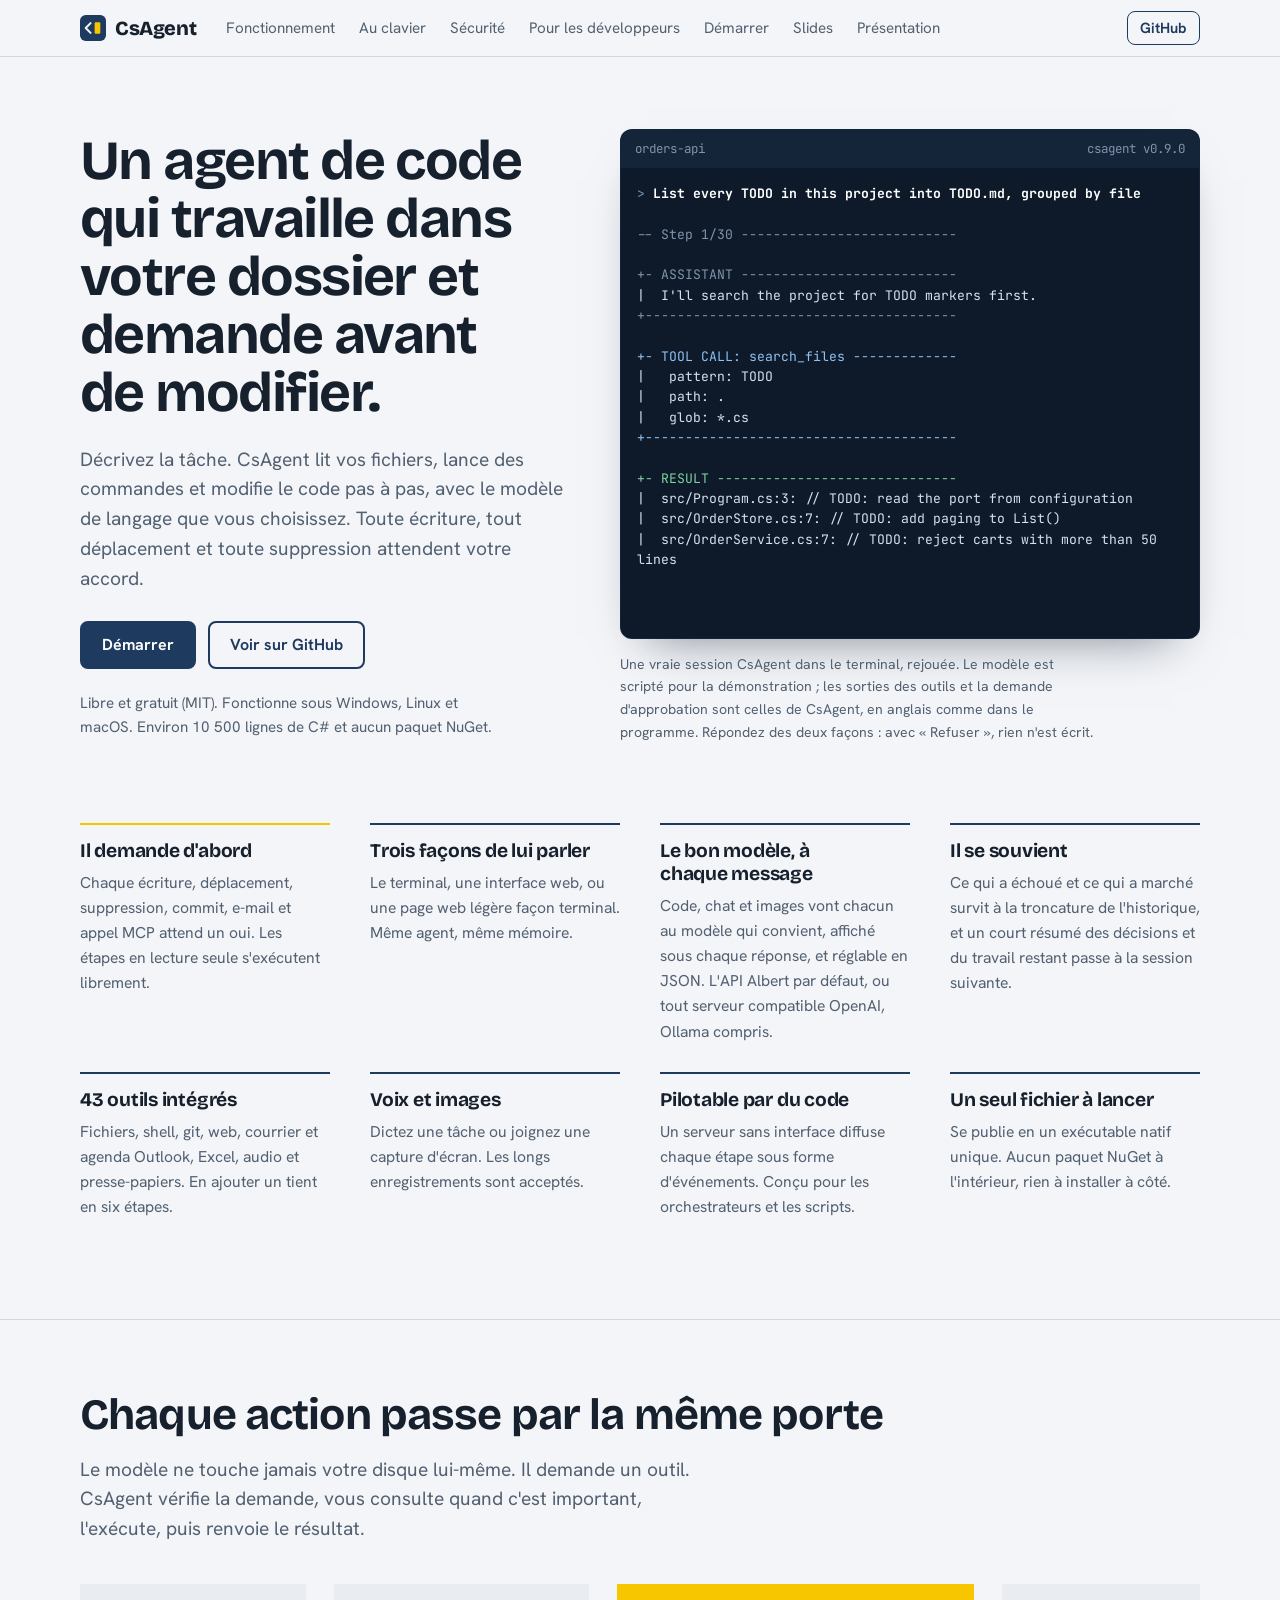
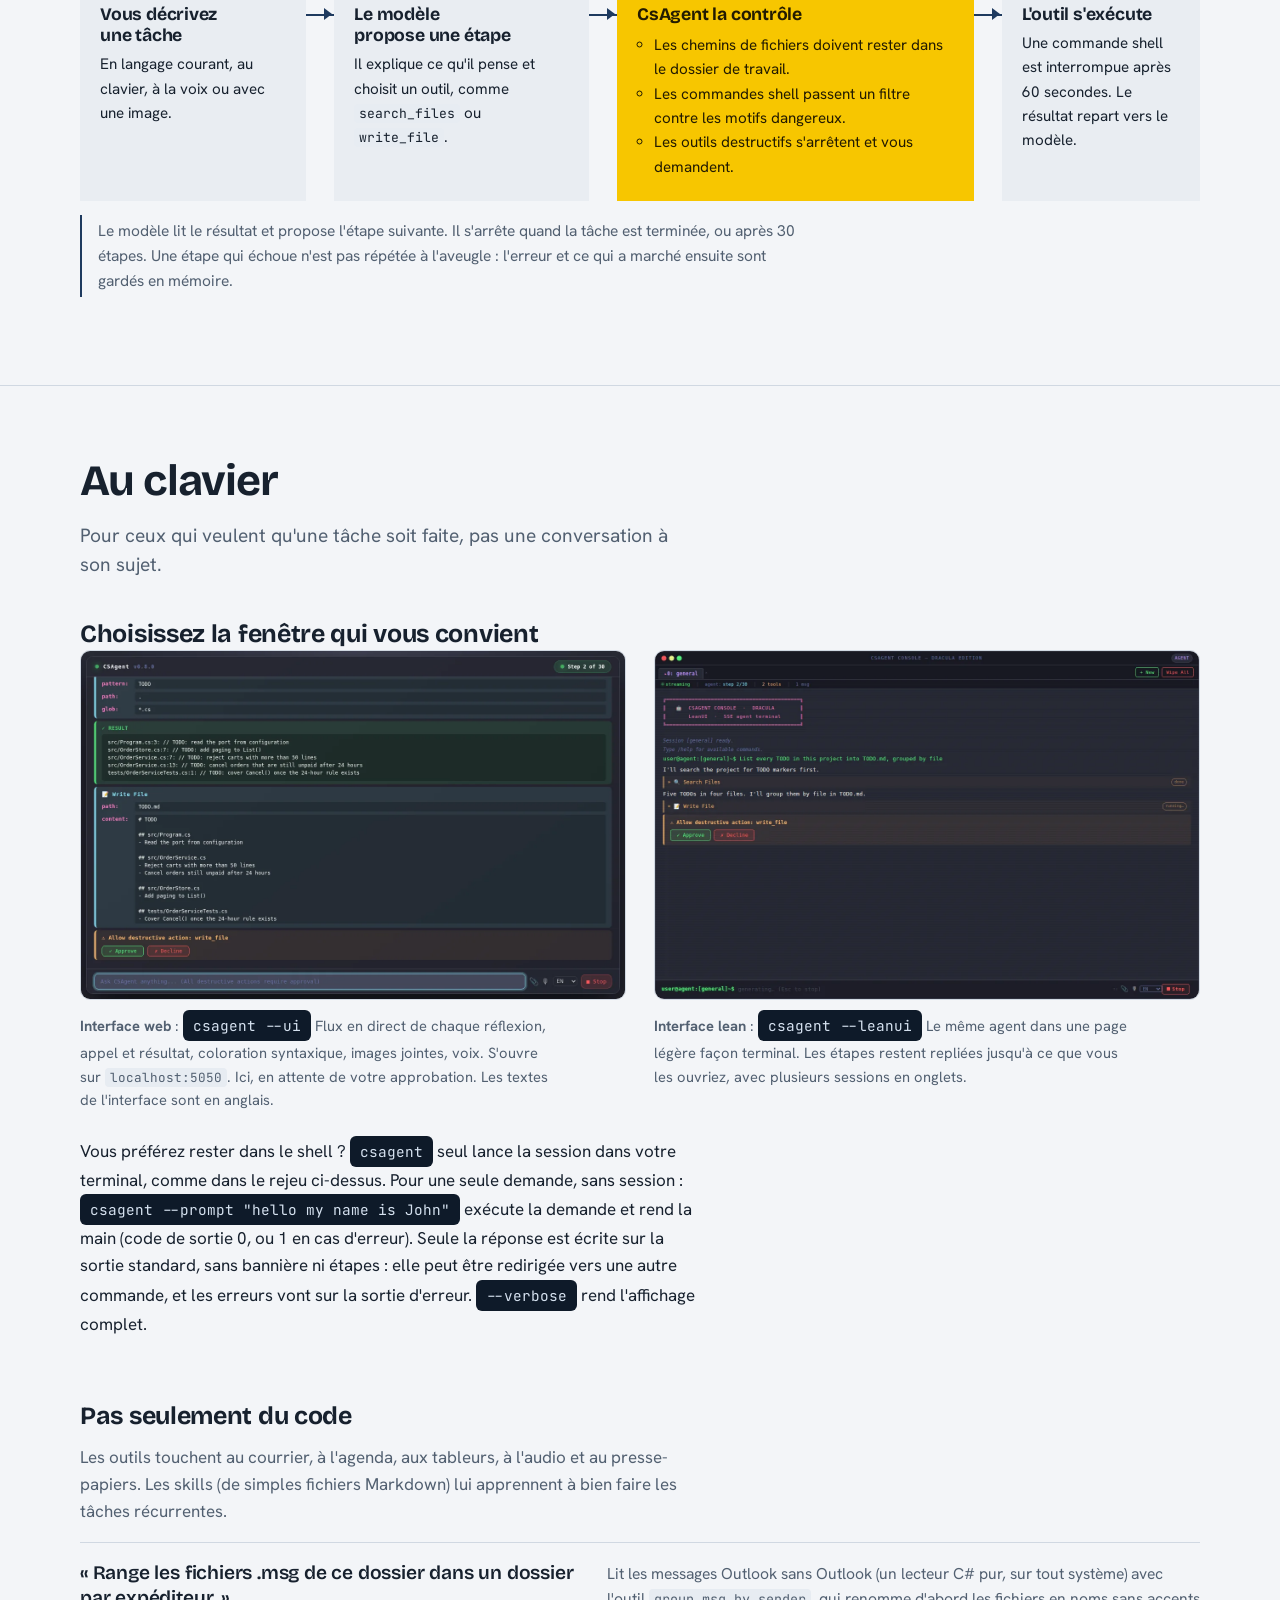
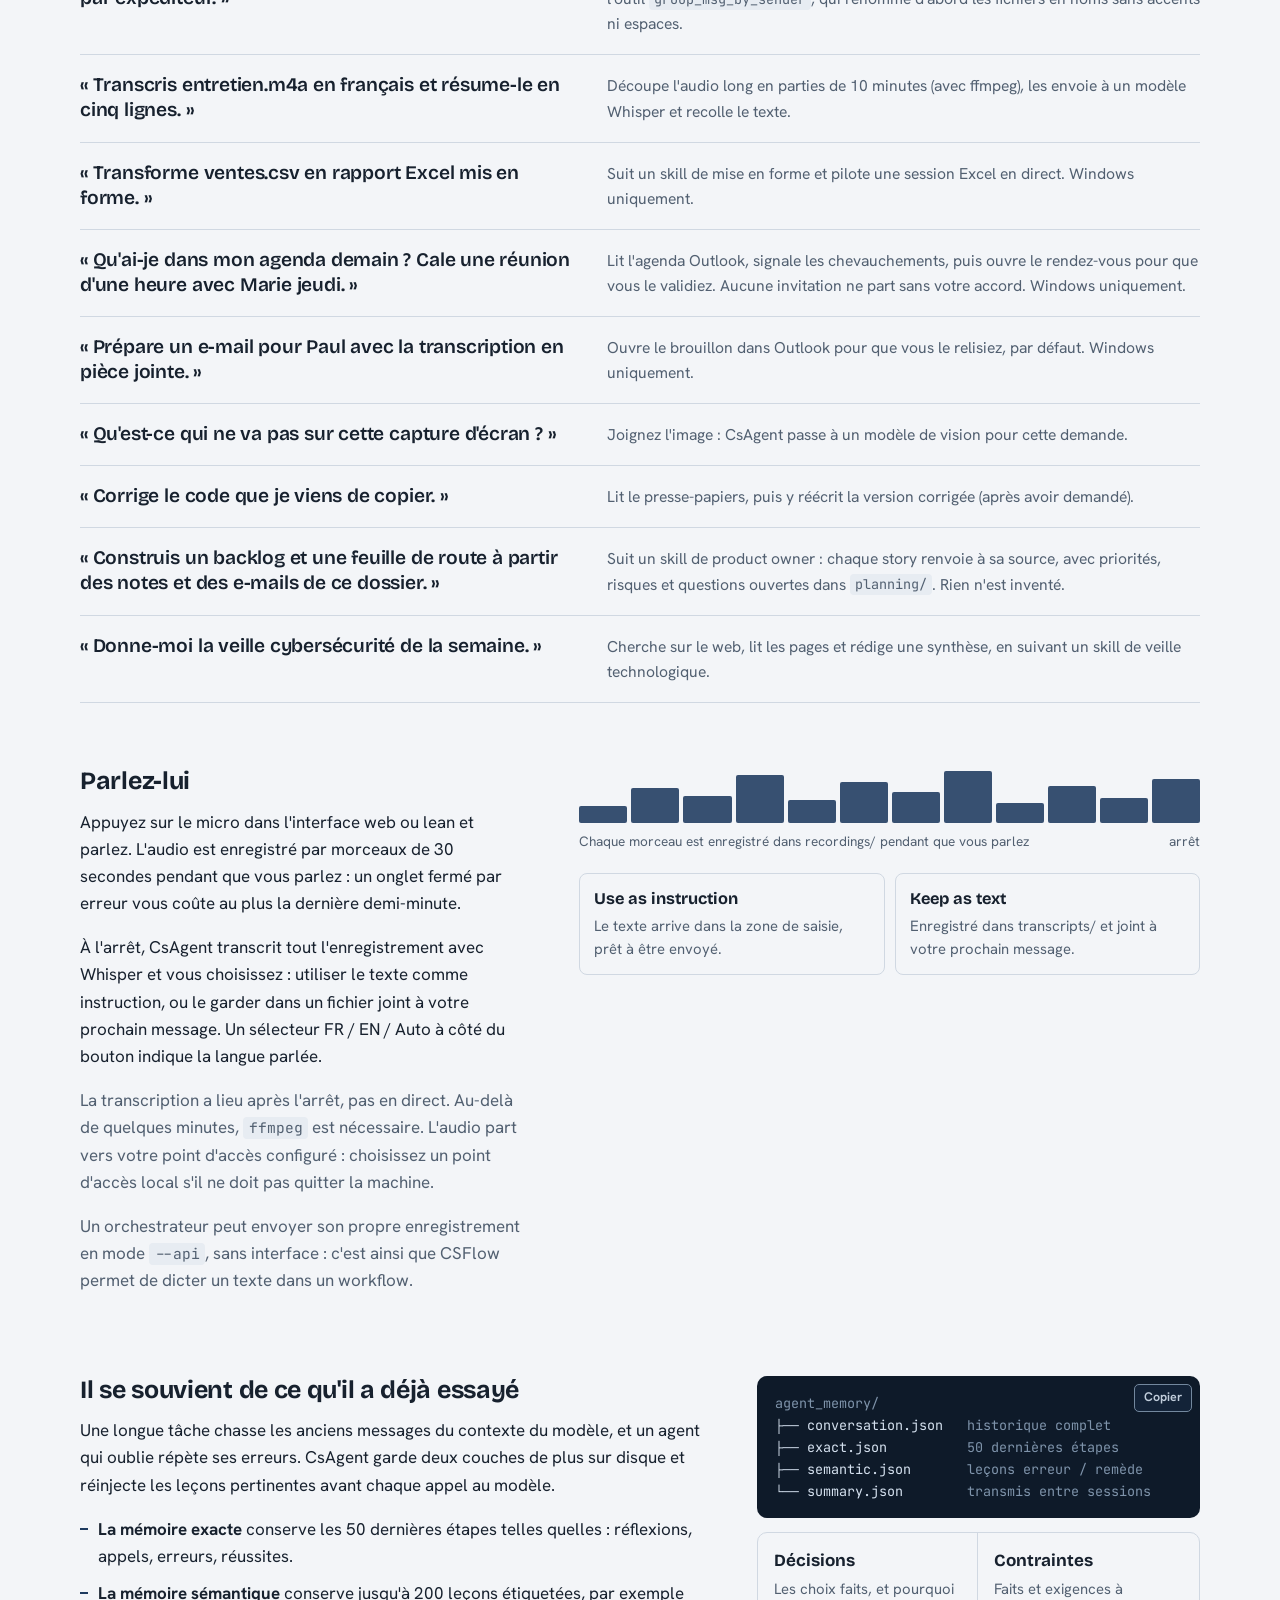
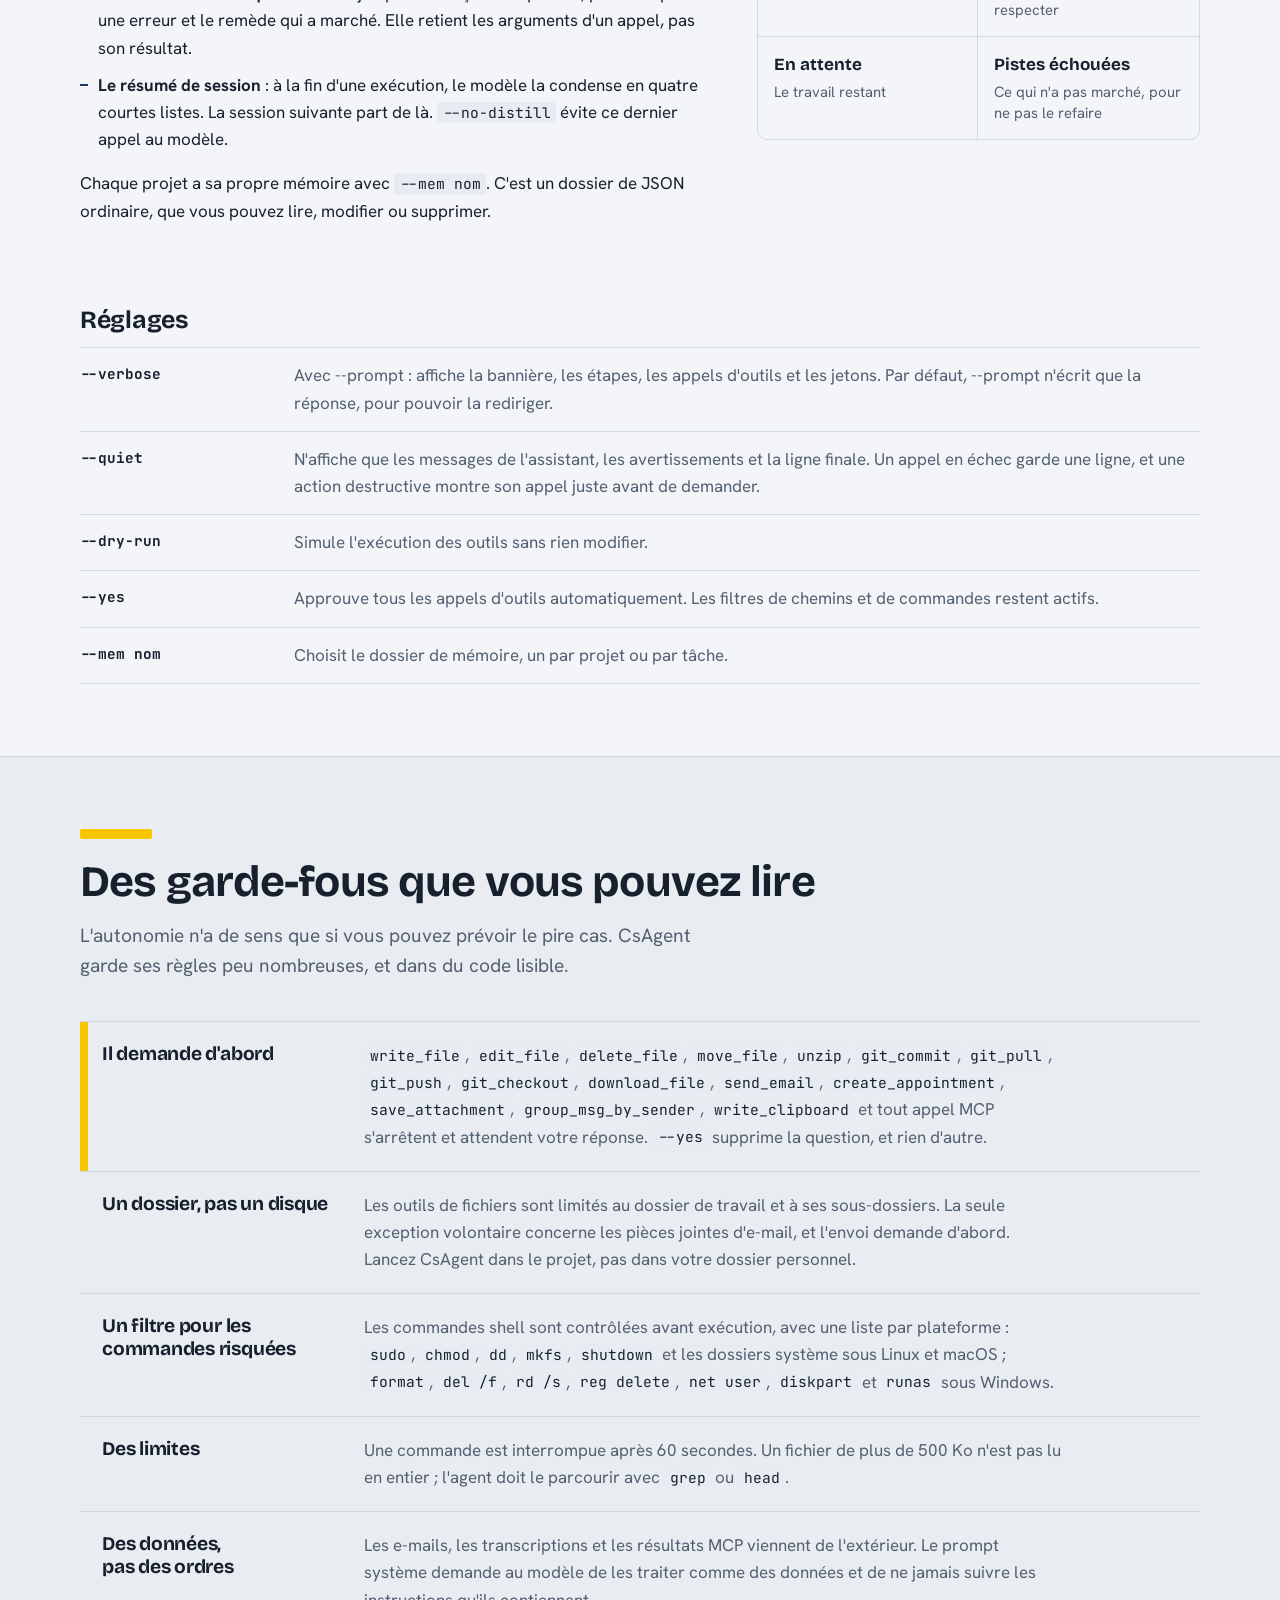
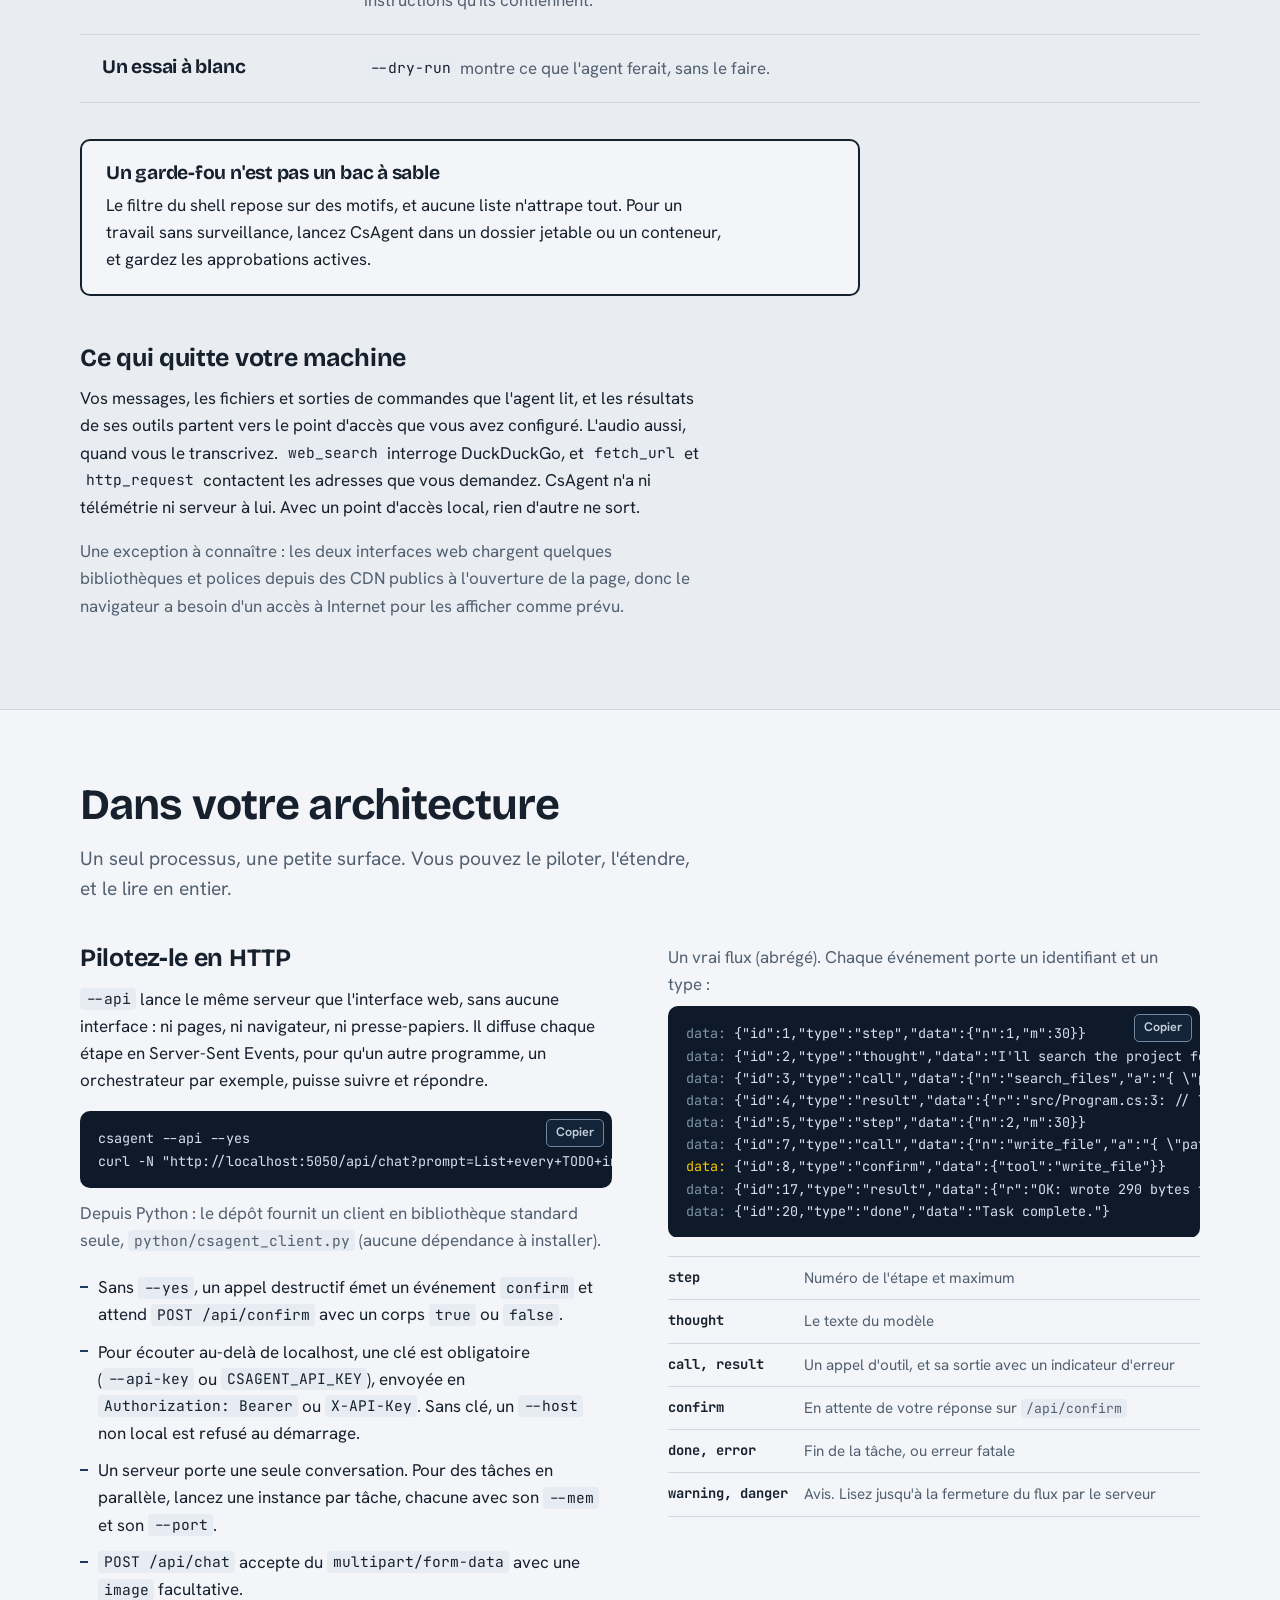
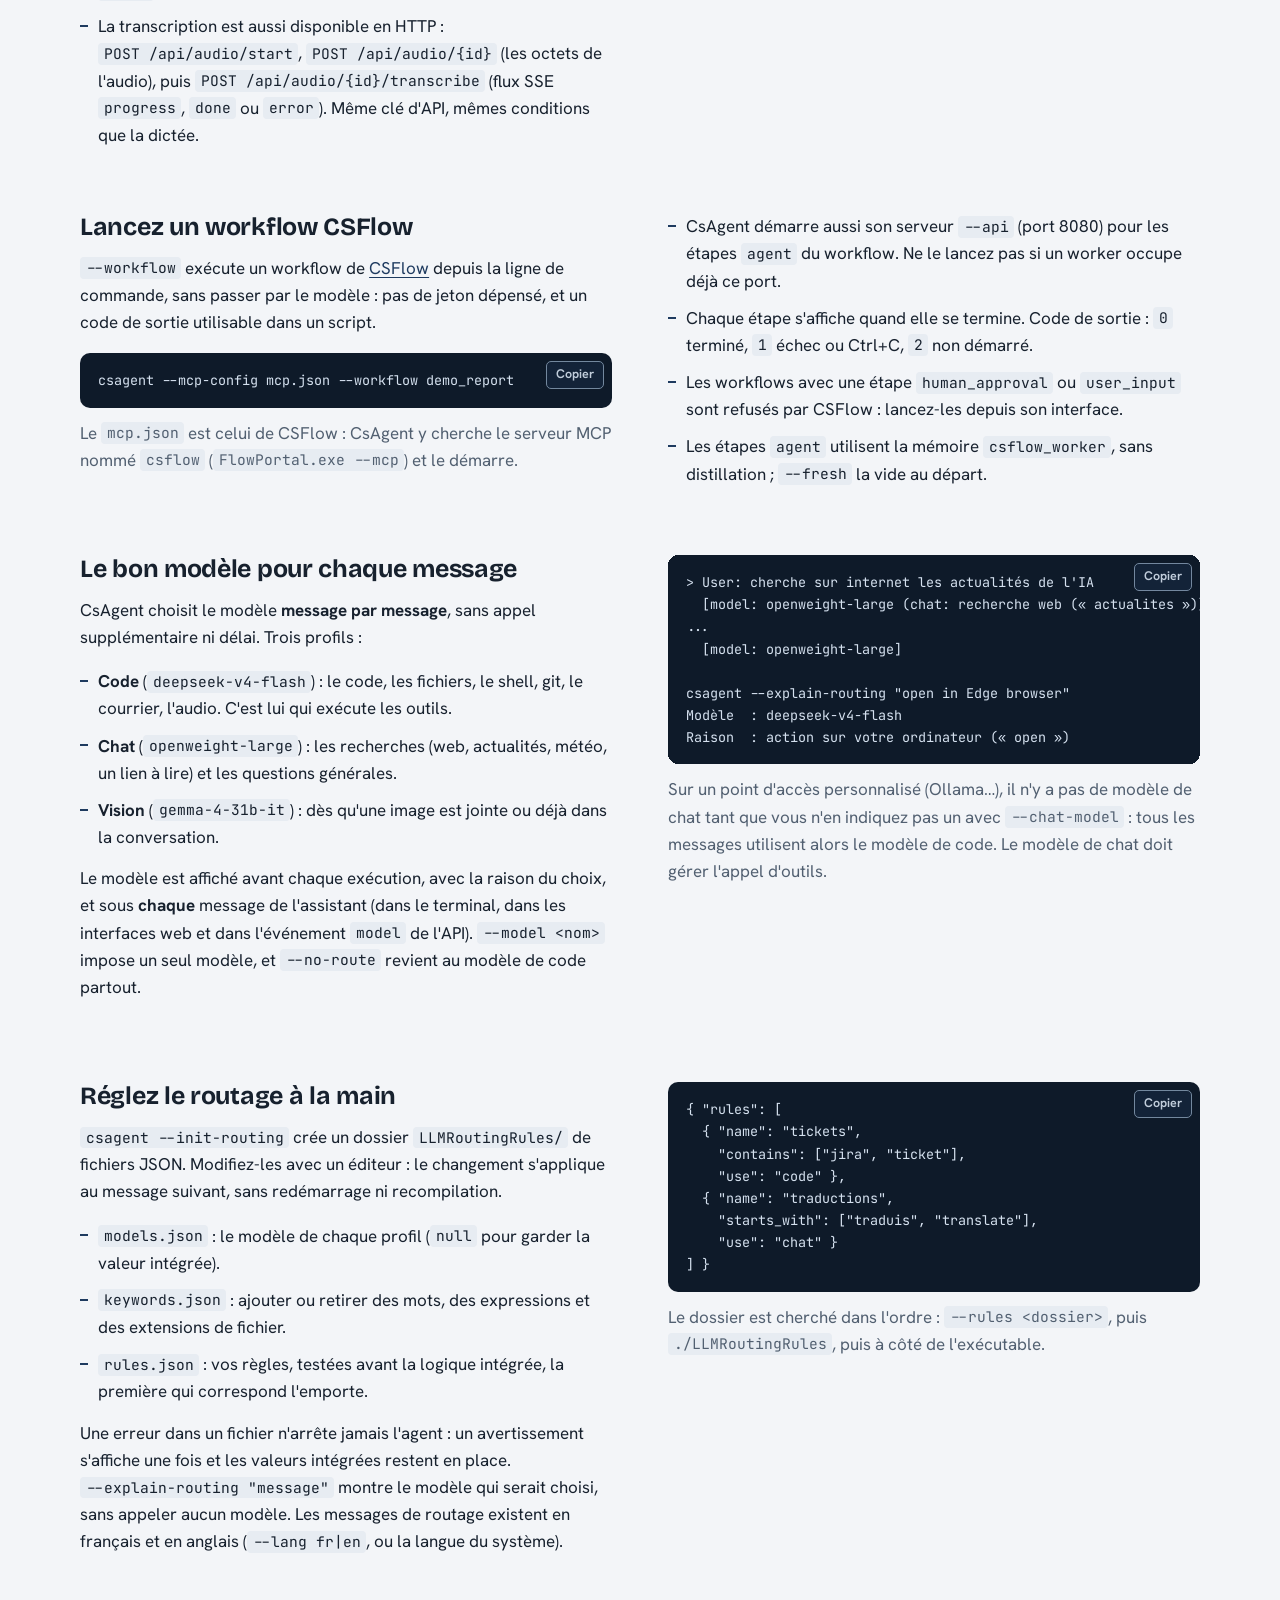
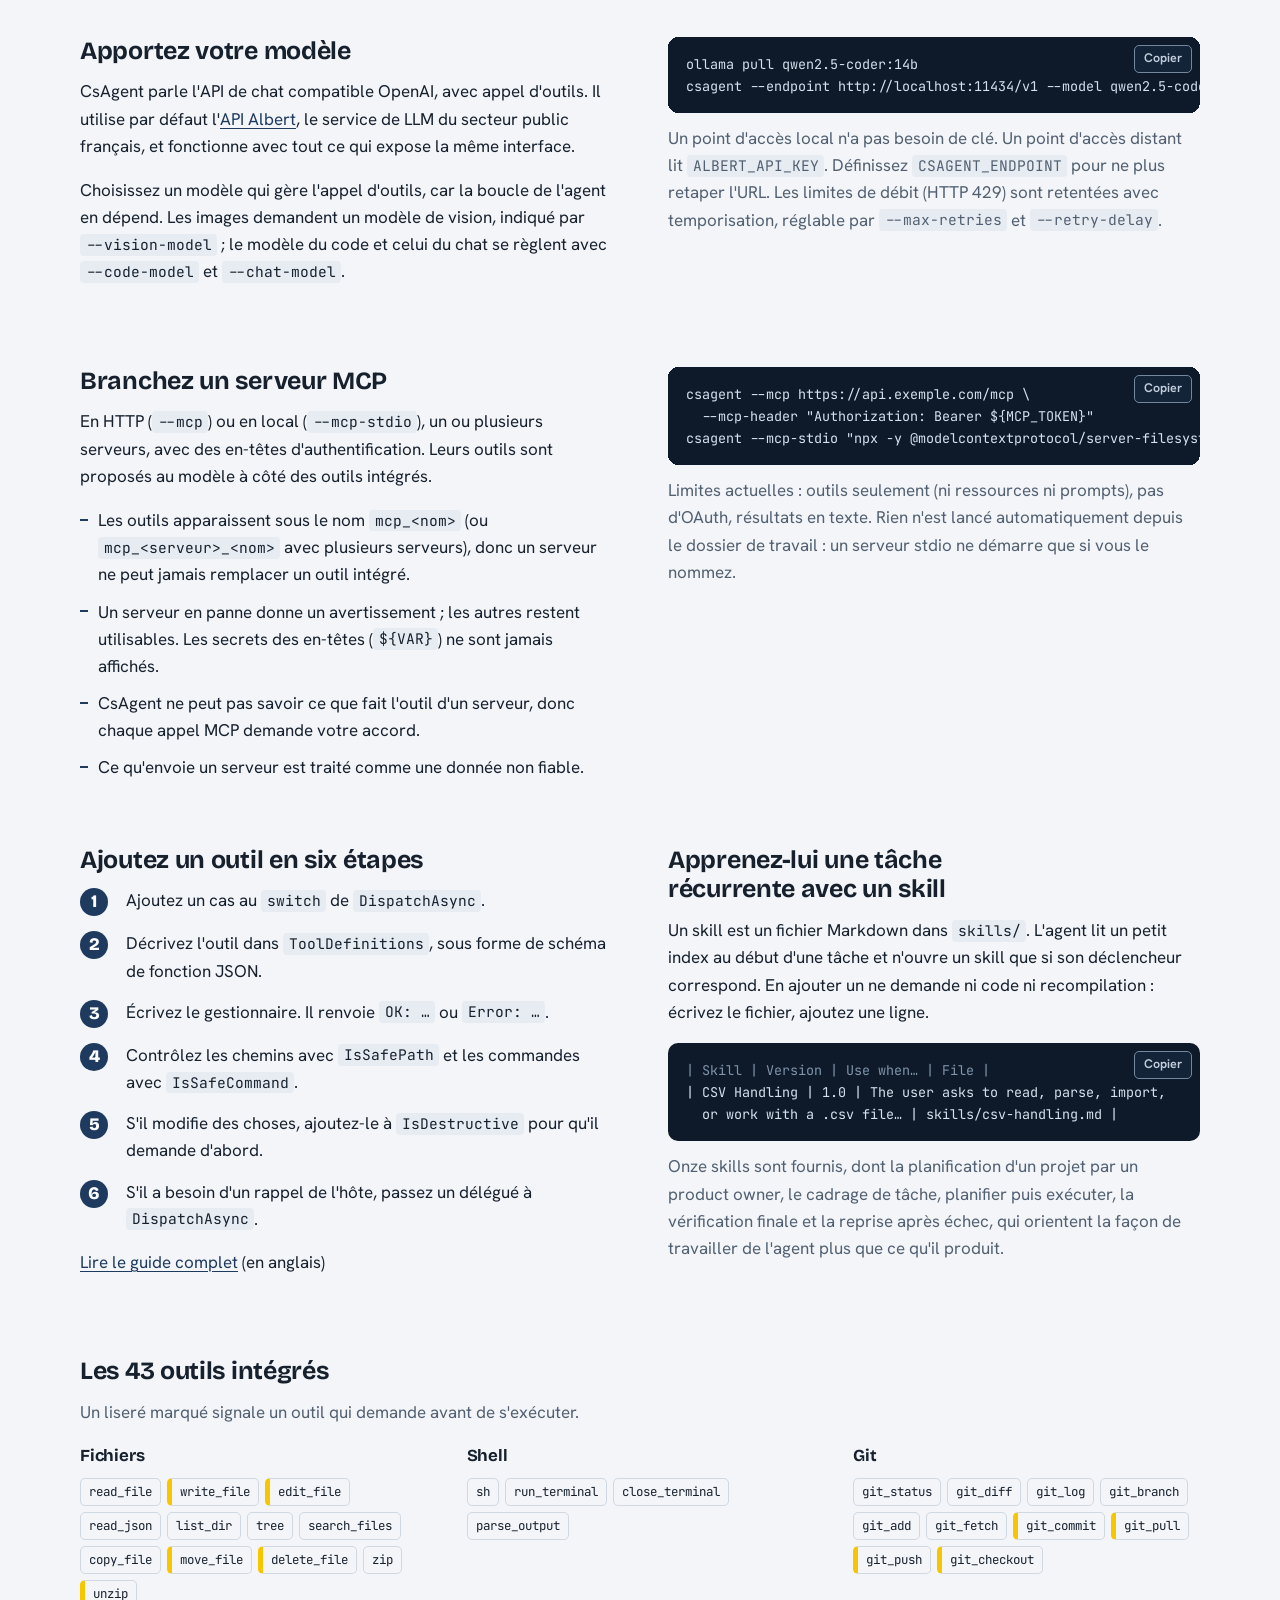
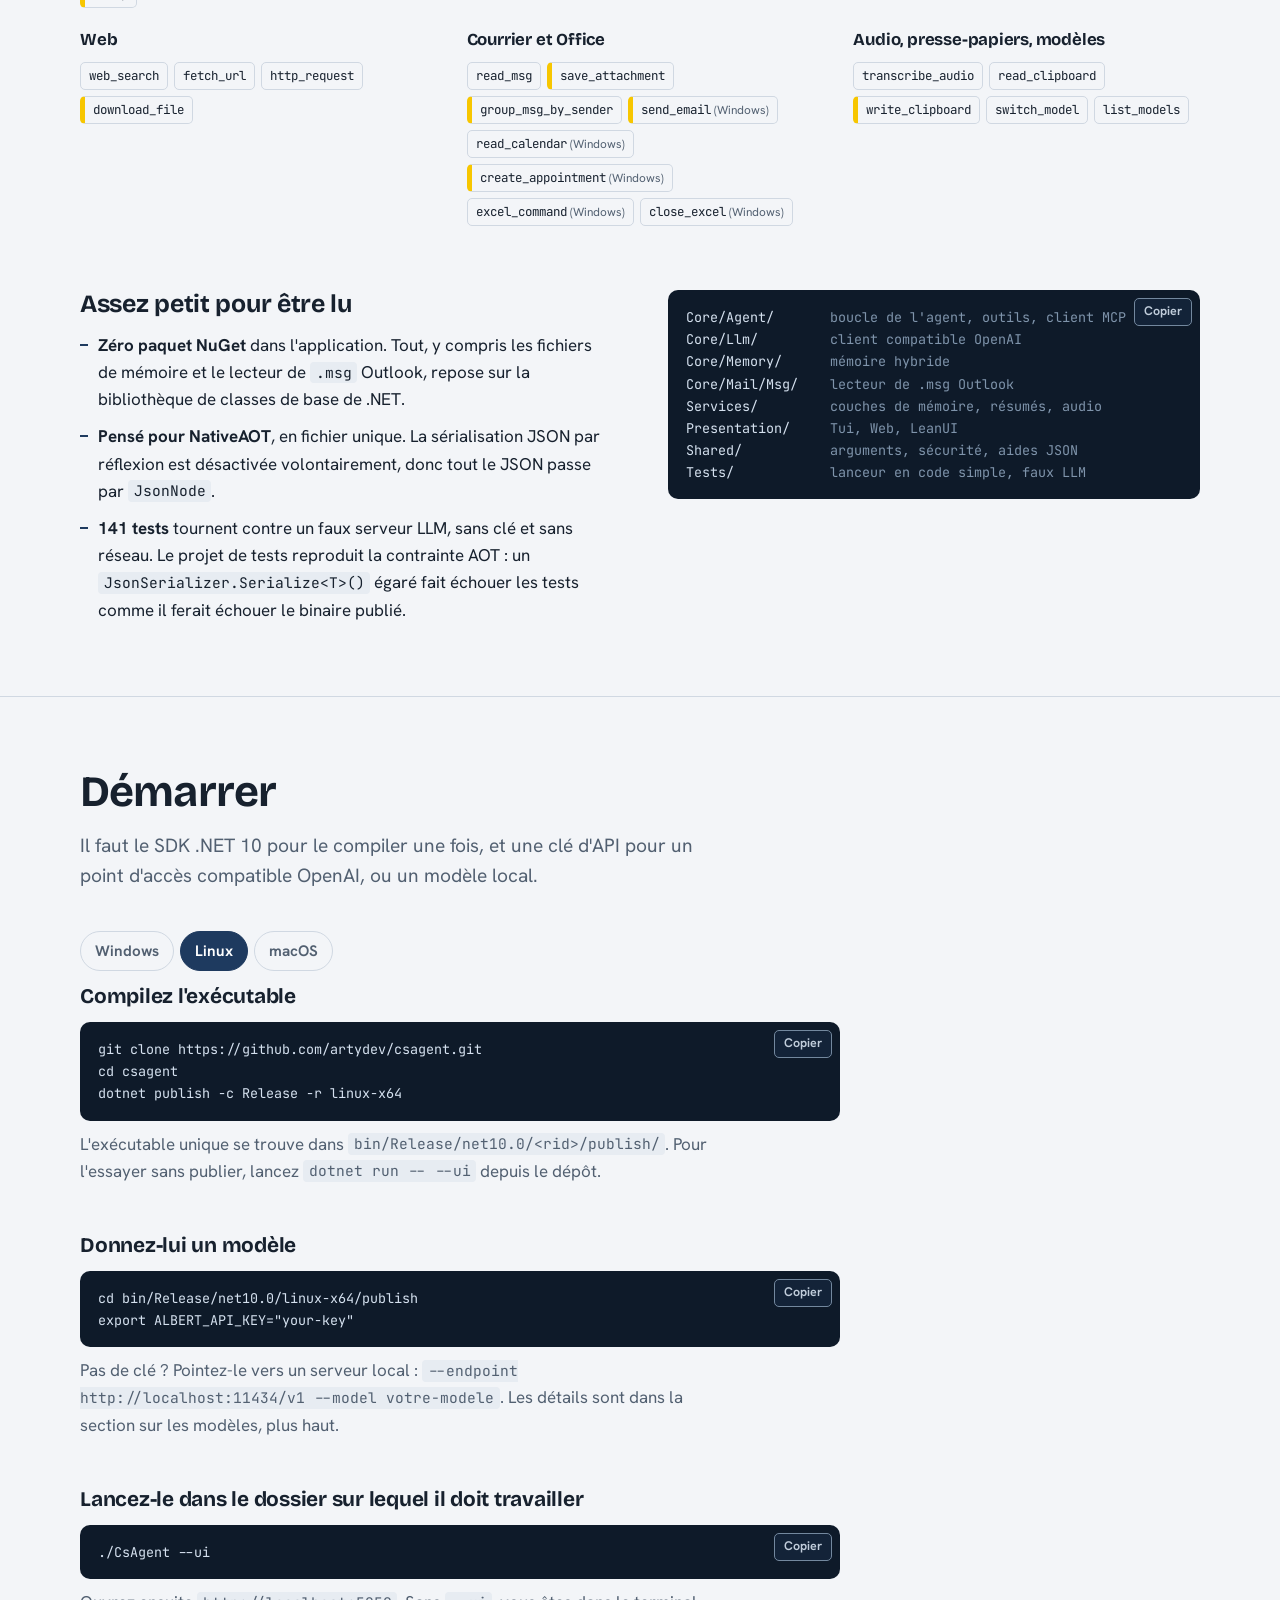
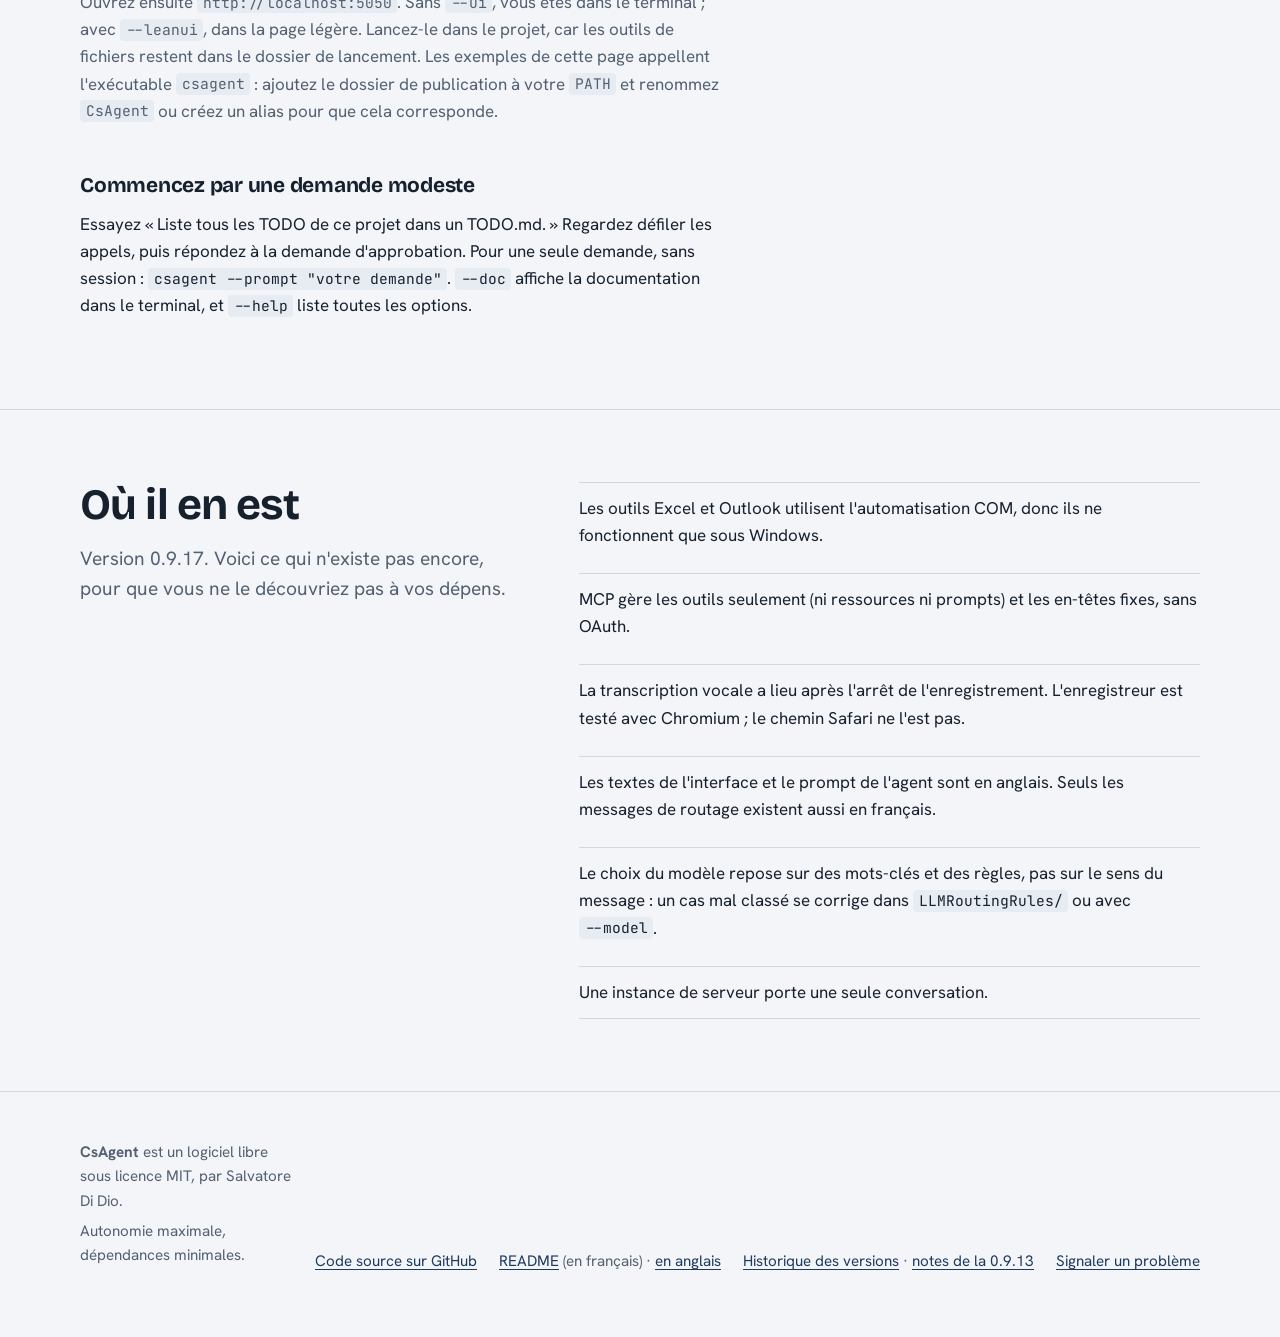
==== commit 12800349: "docs: documentation complète en un seul document" ====
--- a/docs/index.html
+++ b/docs/index.html
@@ -32,6 +32,7 @@
       <a href="#developers">Pour les développeurs</a>
       <a href="#start">Démarrer</a>
       <a href="./slides.html">Slides</a>
+      <a href="./presentation.html">Présentation</a>
     </nav>
     <a class="btn ghost gh small" href="https://github.com/artydev/csagent">GitHub</a>
   </div>
@@ -528,7 +529,7 @@
     <div class="split wide-right">
       <div class="sec-head" style="margin:0">
         <h2 id="status-h">Où il en est</h2>
-        <p class="lede">Version 0.9.18. Voici ce qui n'existe pas encore, pour que vous ne le découvriez pas à vos dépens.</p>
+        <p class="lede">Version 0.9.17. Voici ce qui n'existe pas encore, pour que vous ne le découvriez pas à vos dépens.</p>
       </div>
       <ul class="limits">
         <li>Les outils Excel et Outlook utilisent l'automatisation COM, donc ils ne fonctionnent que sous Windows.</li>
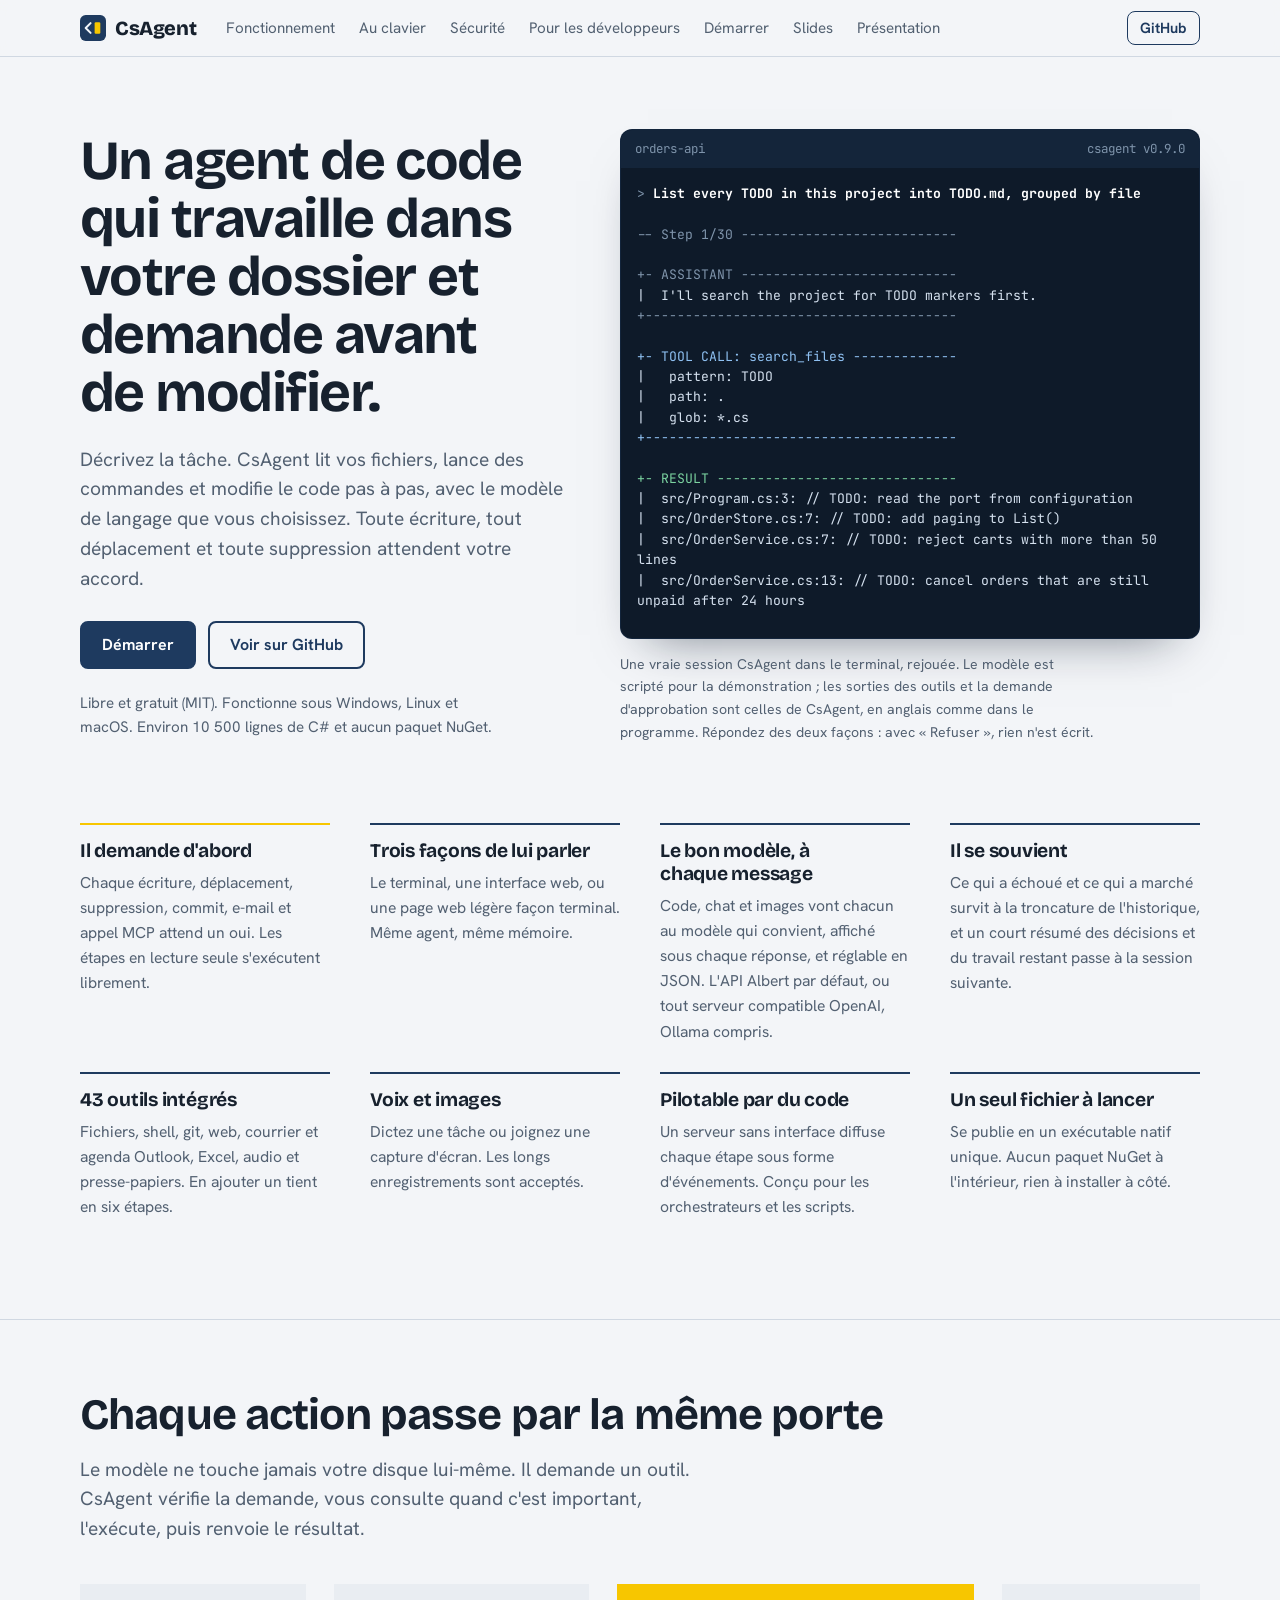
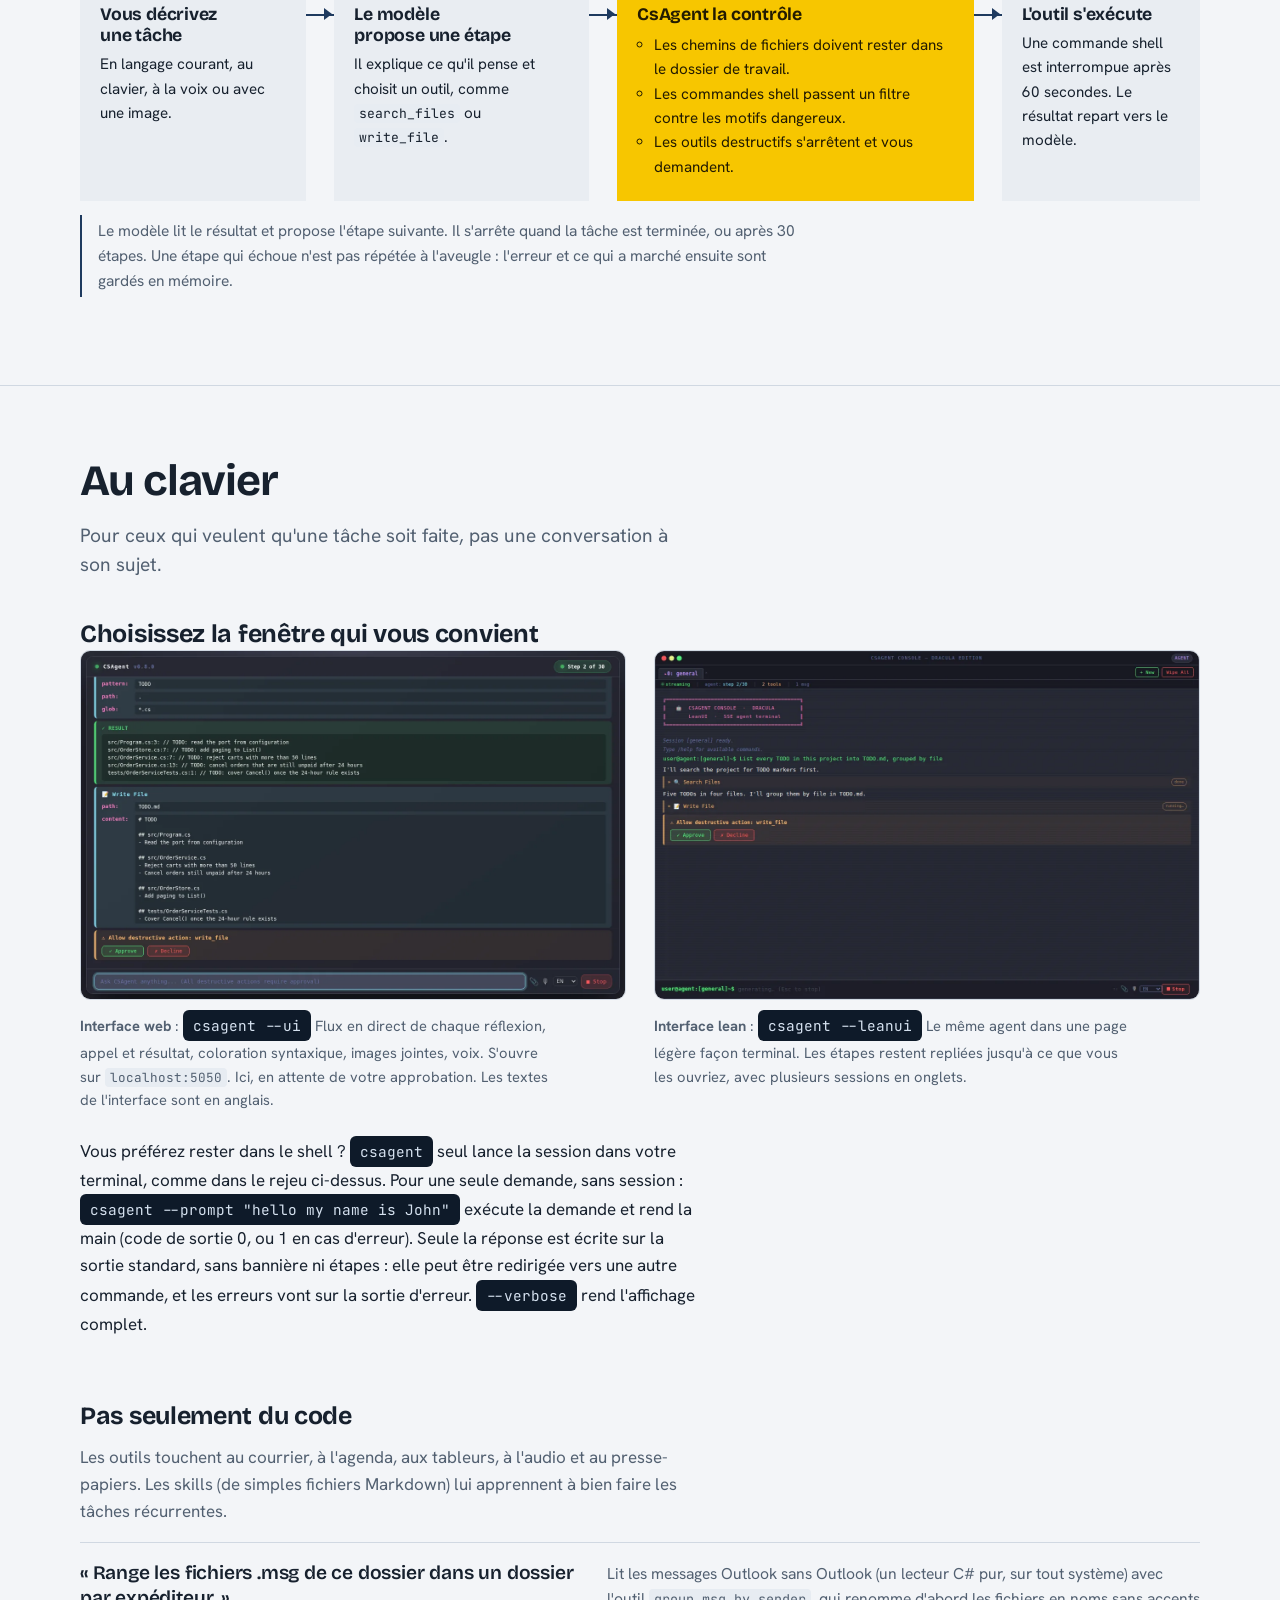
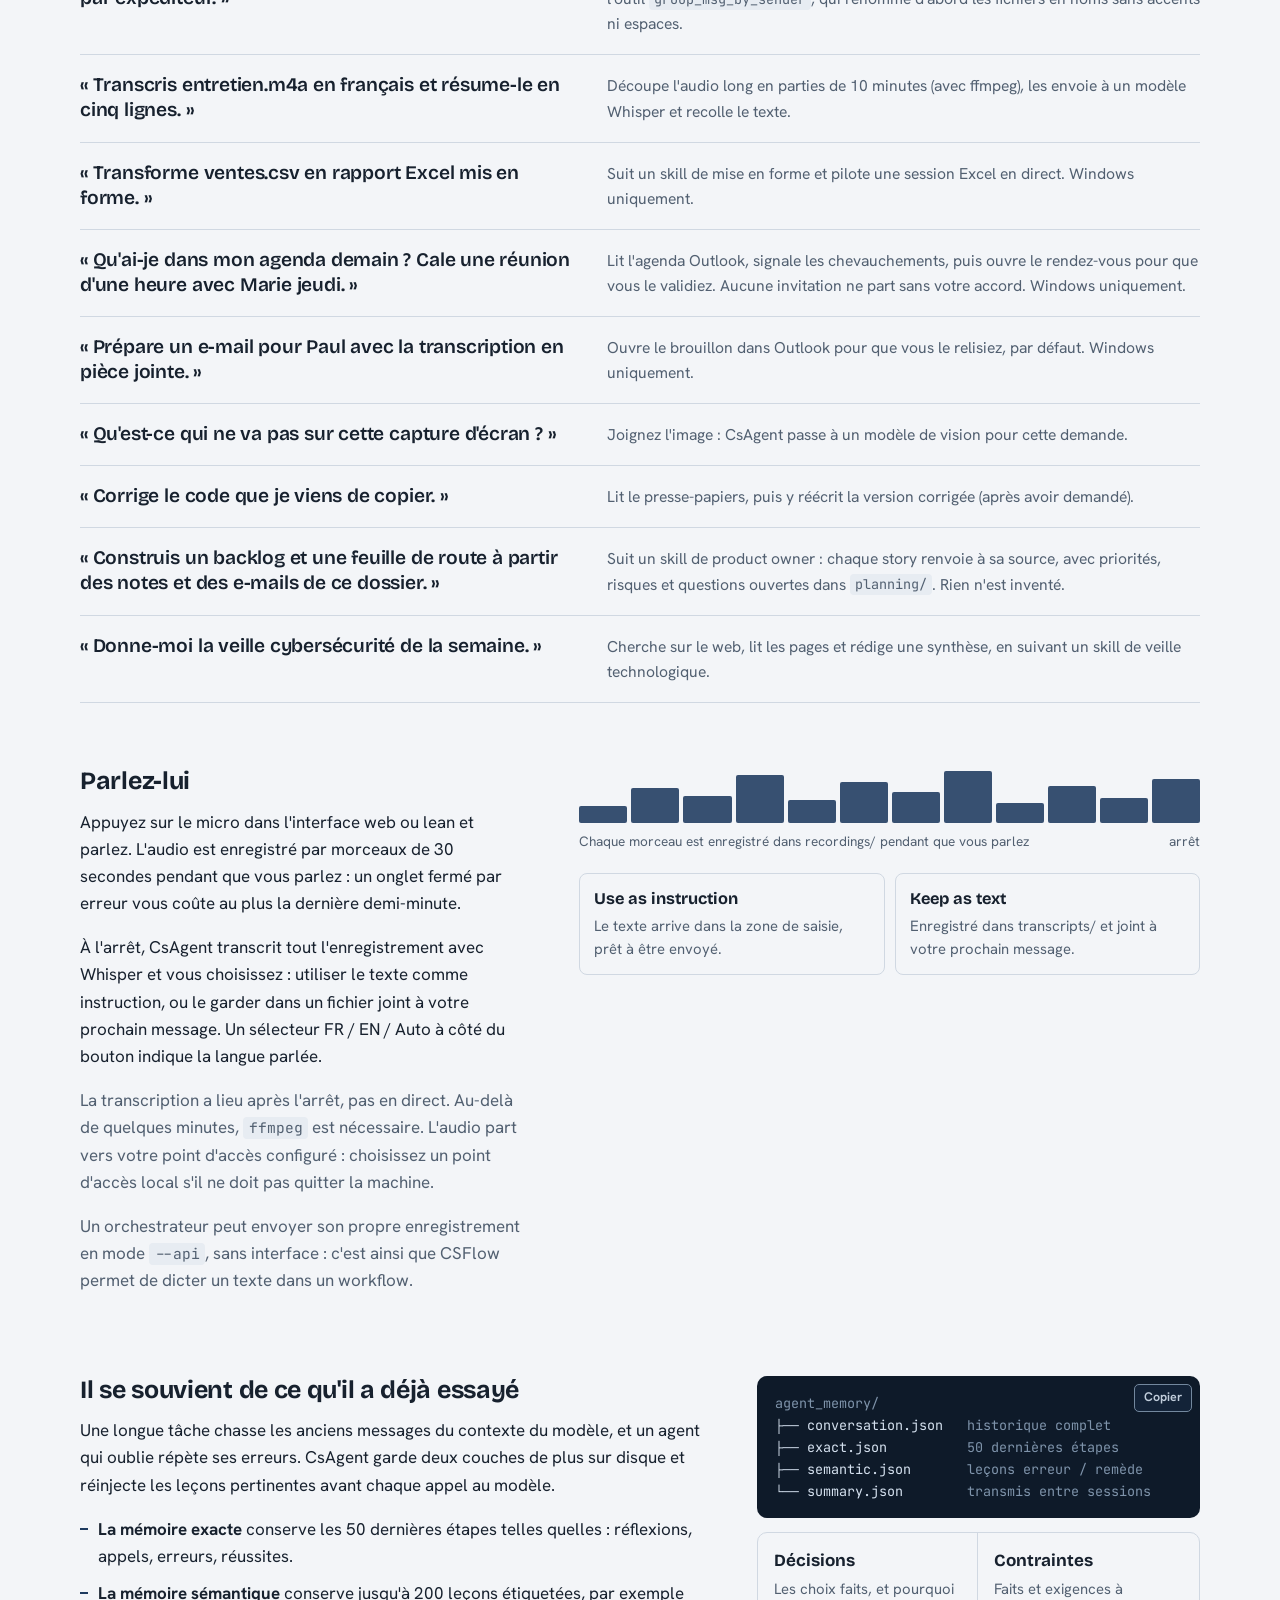
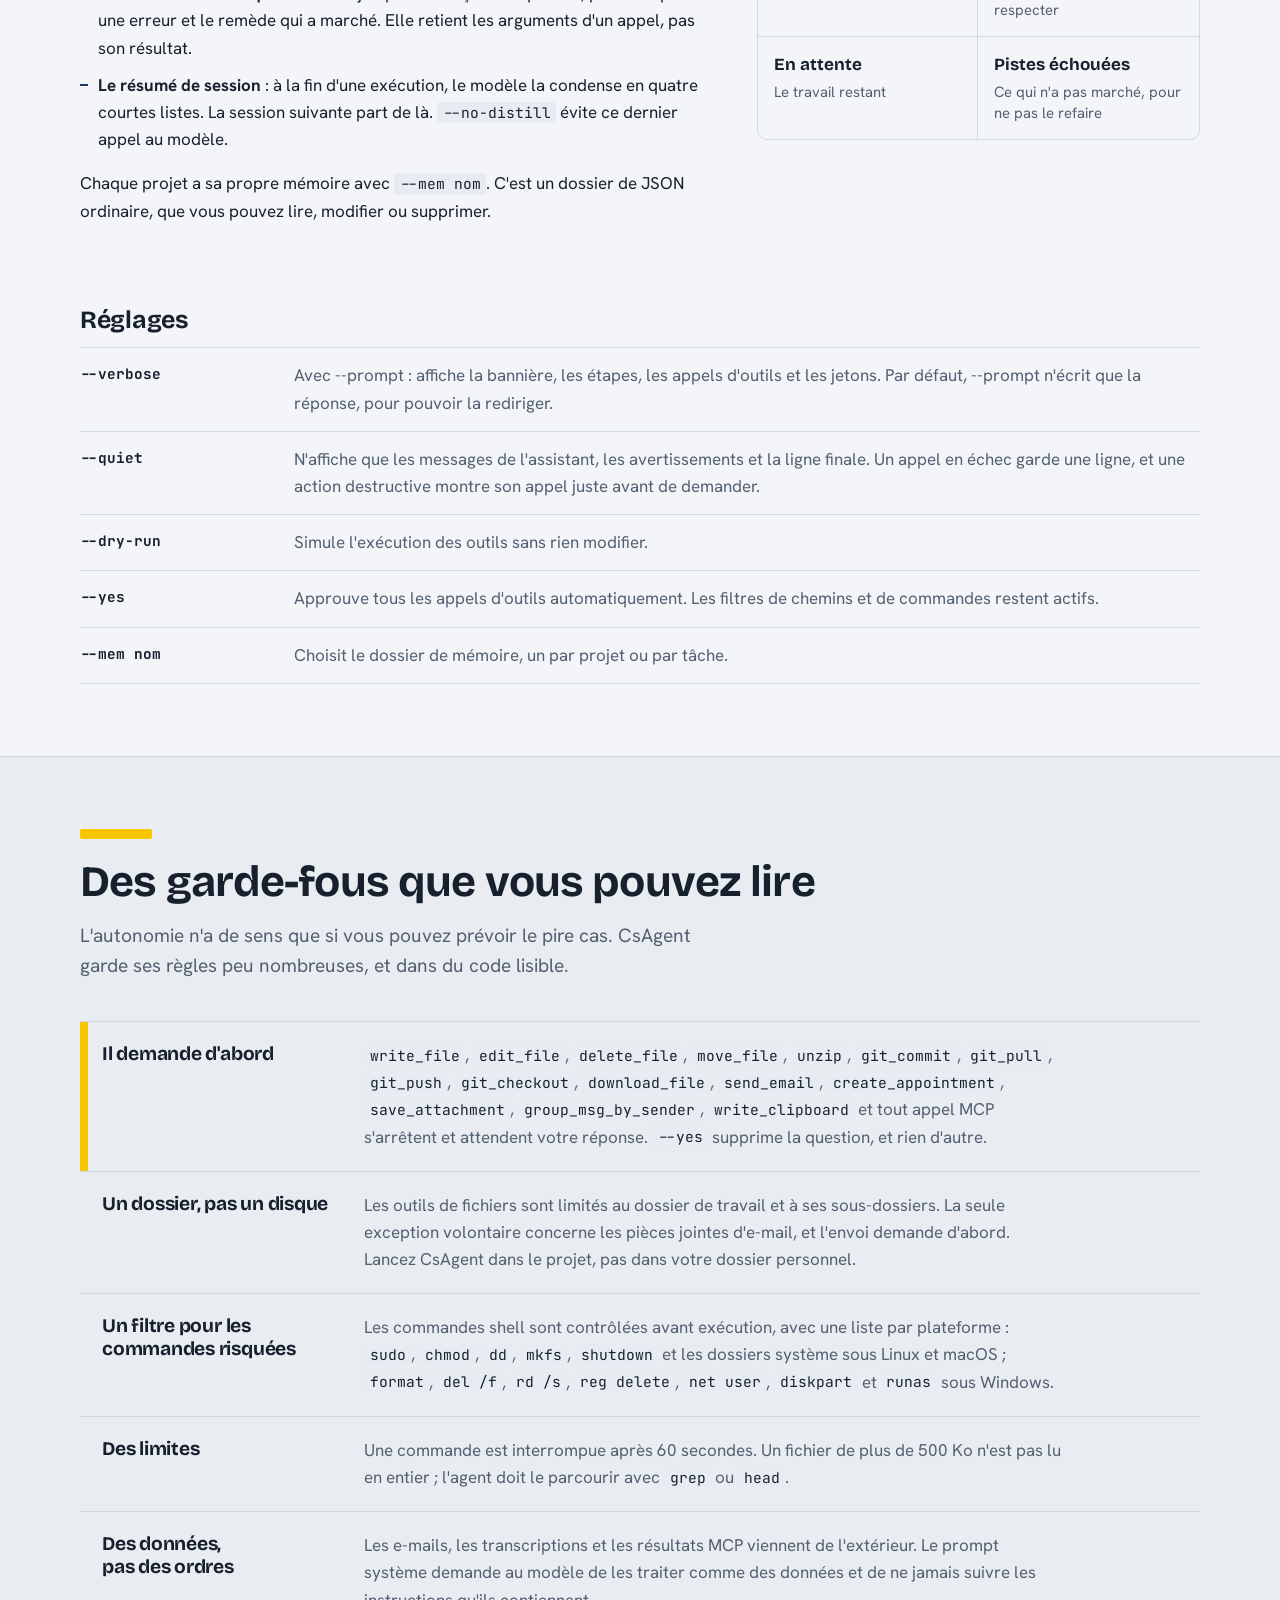
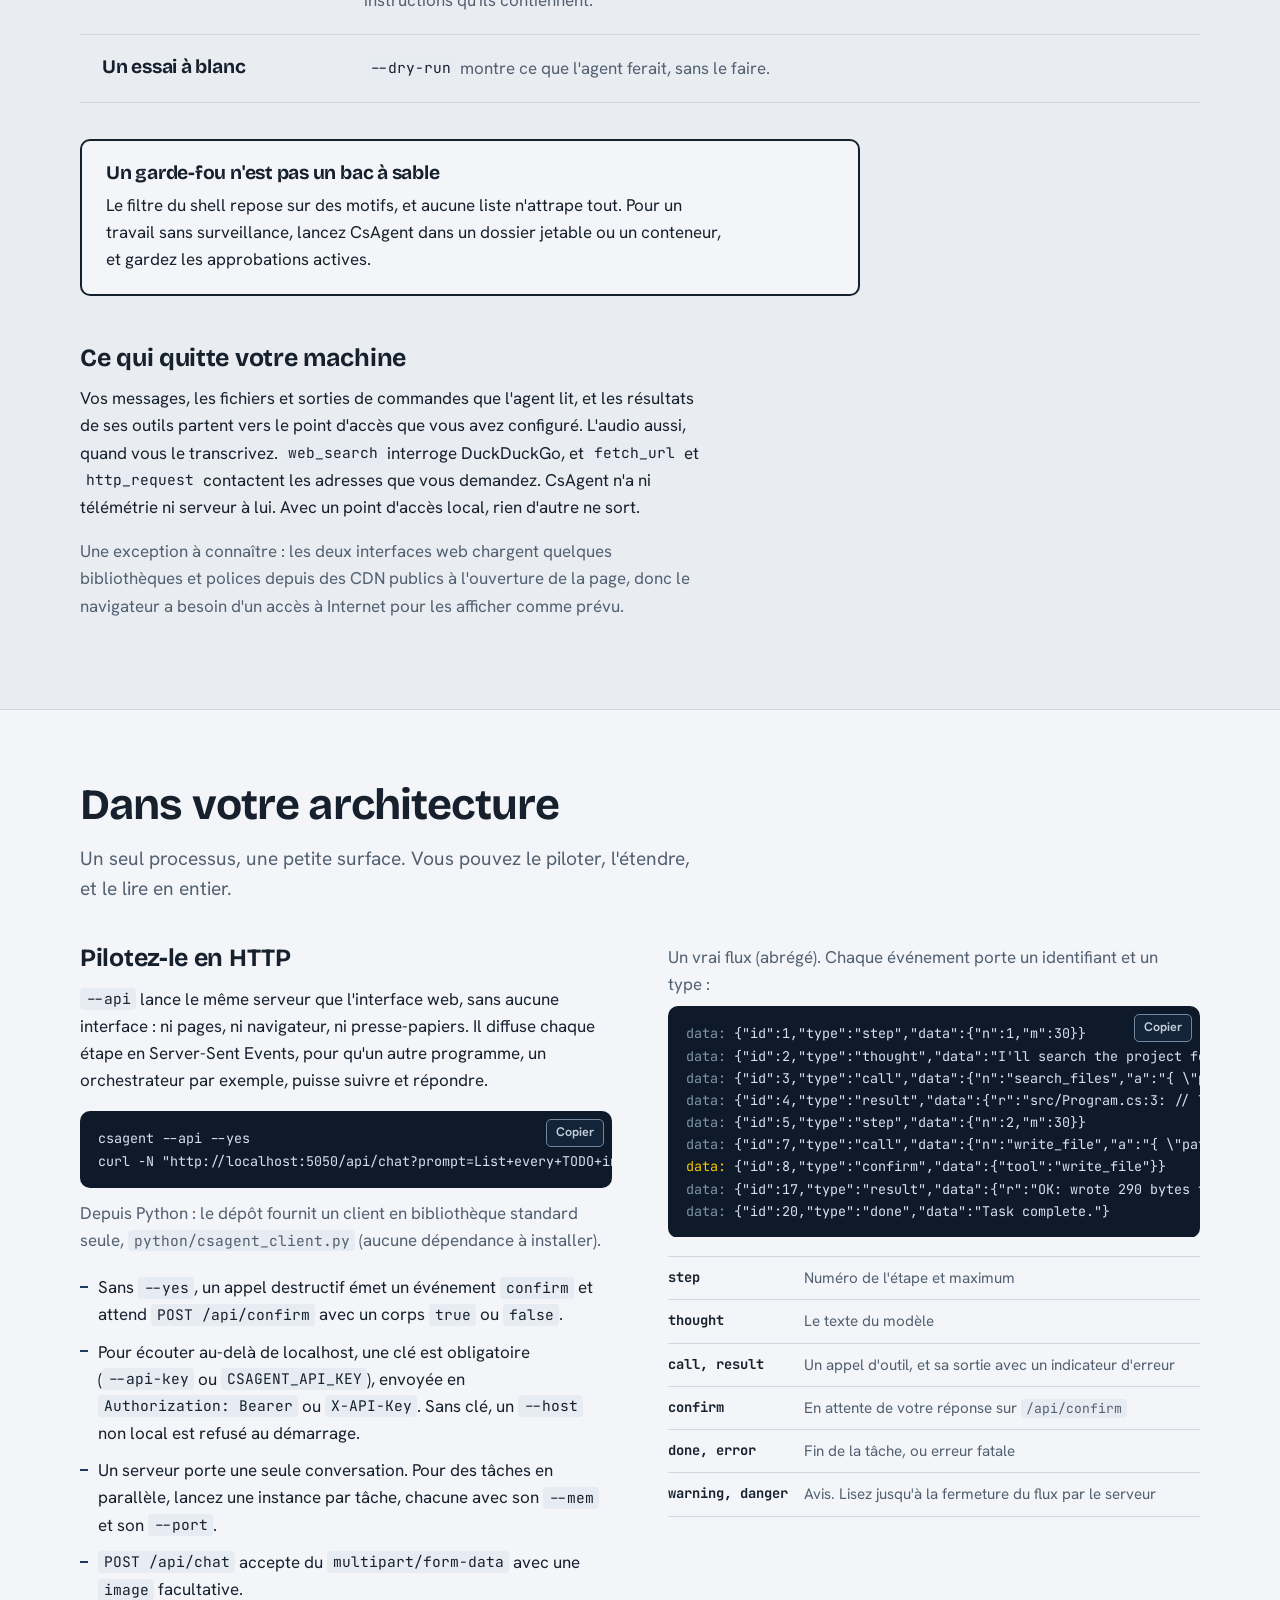
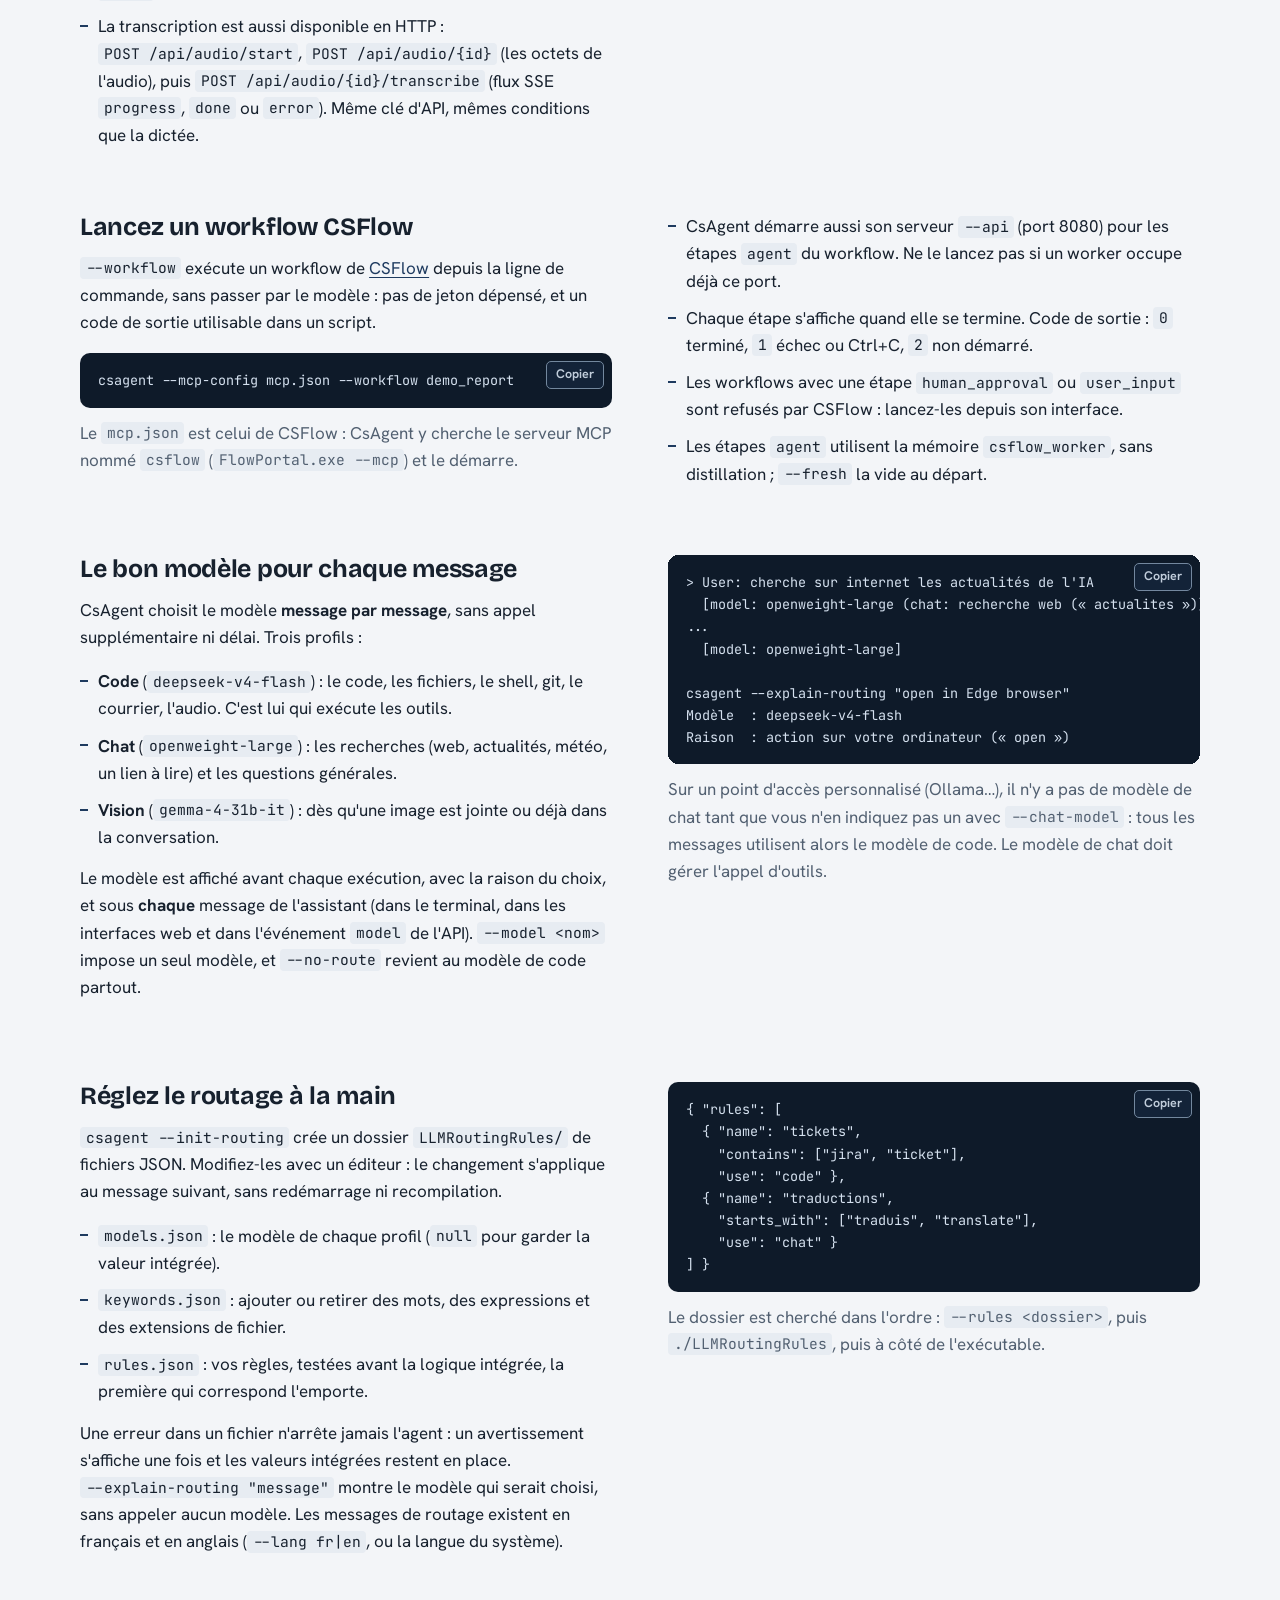
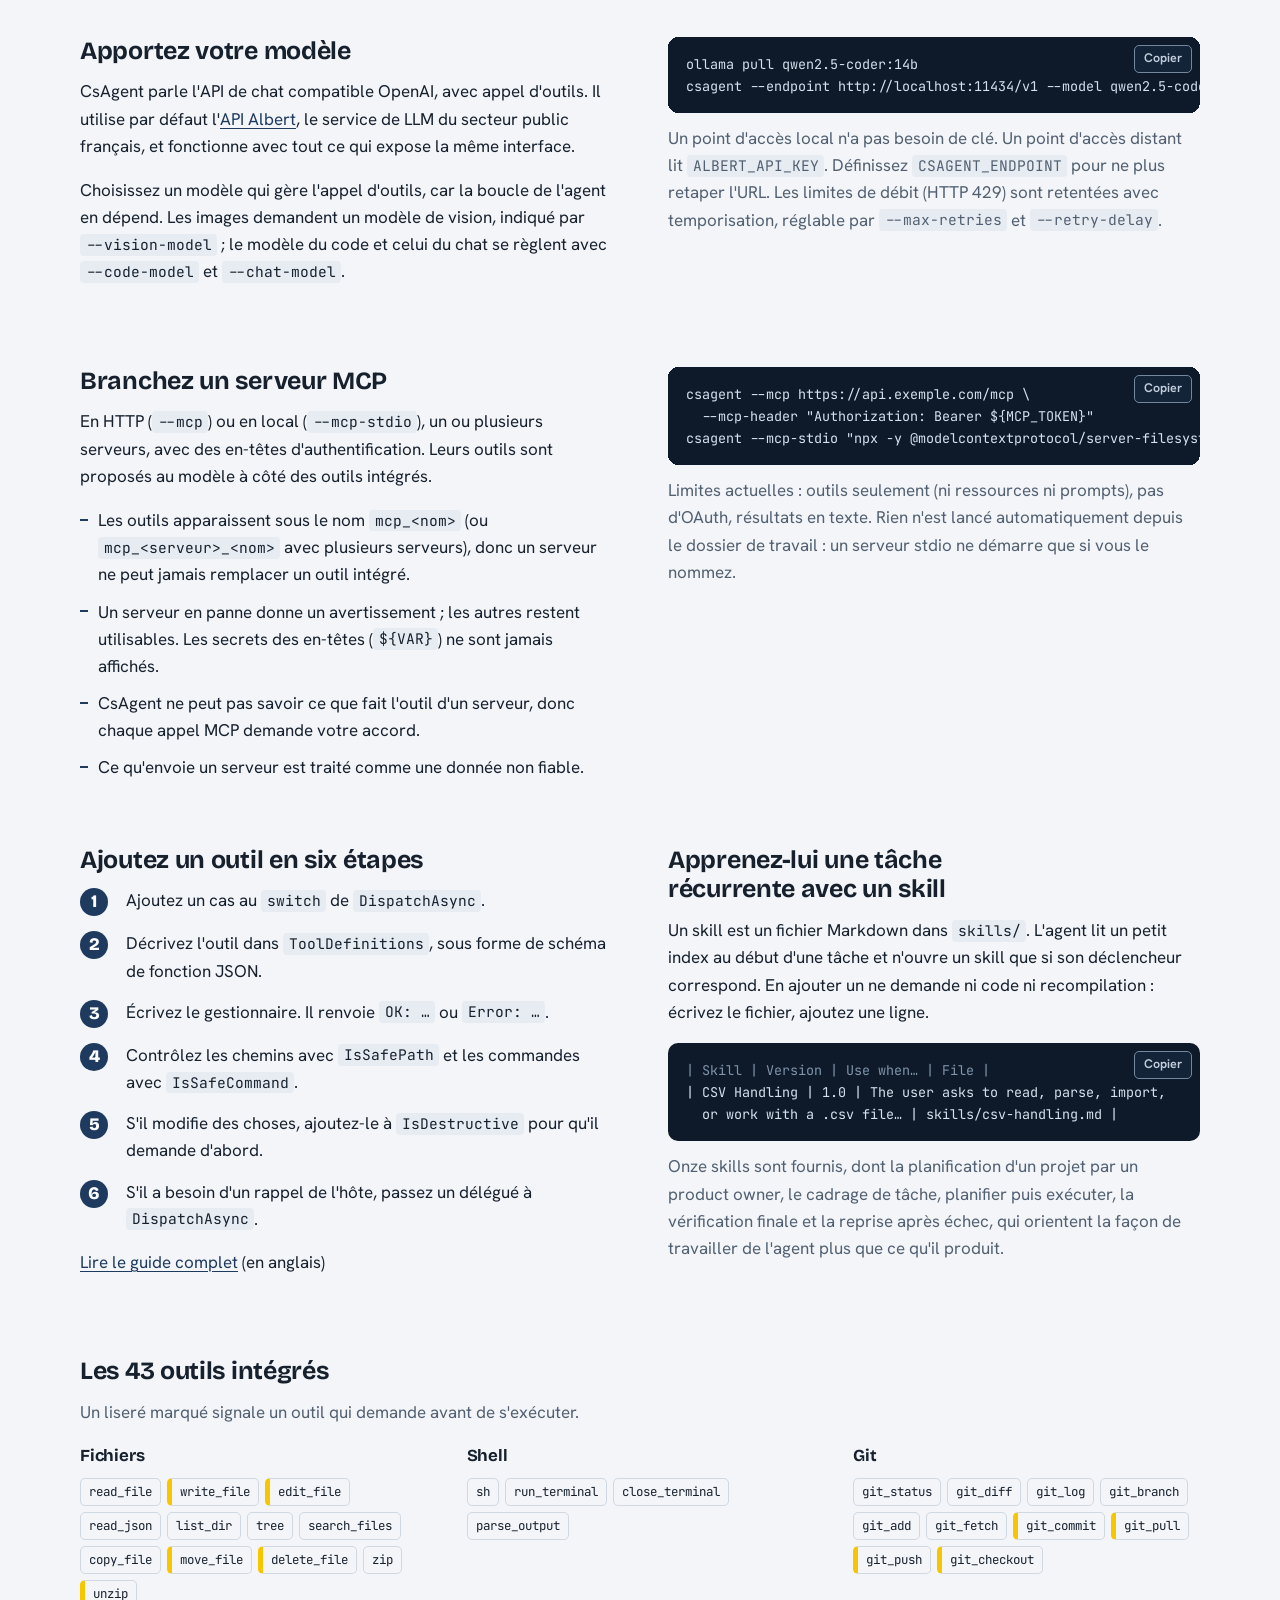
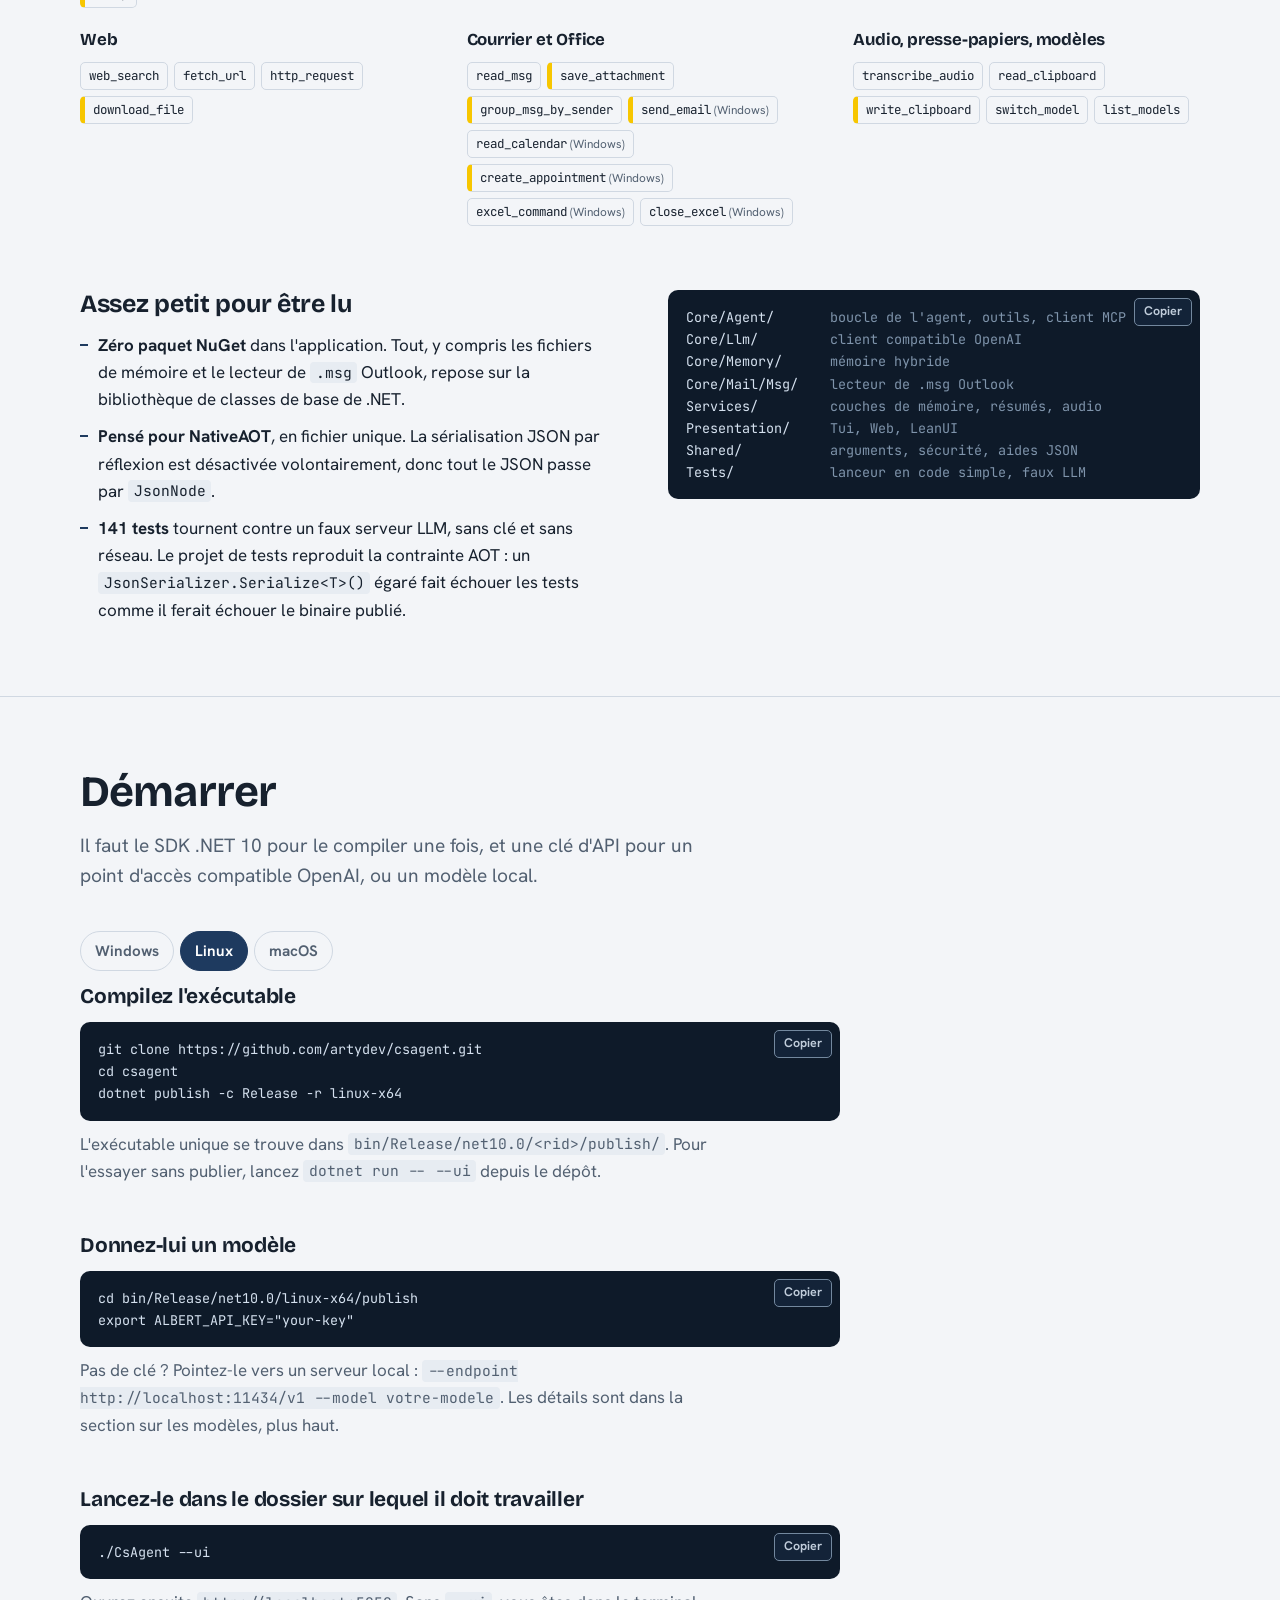
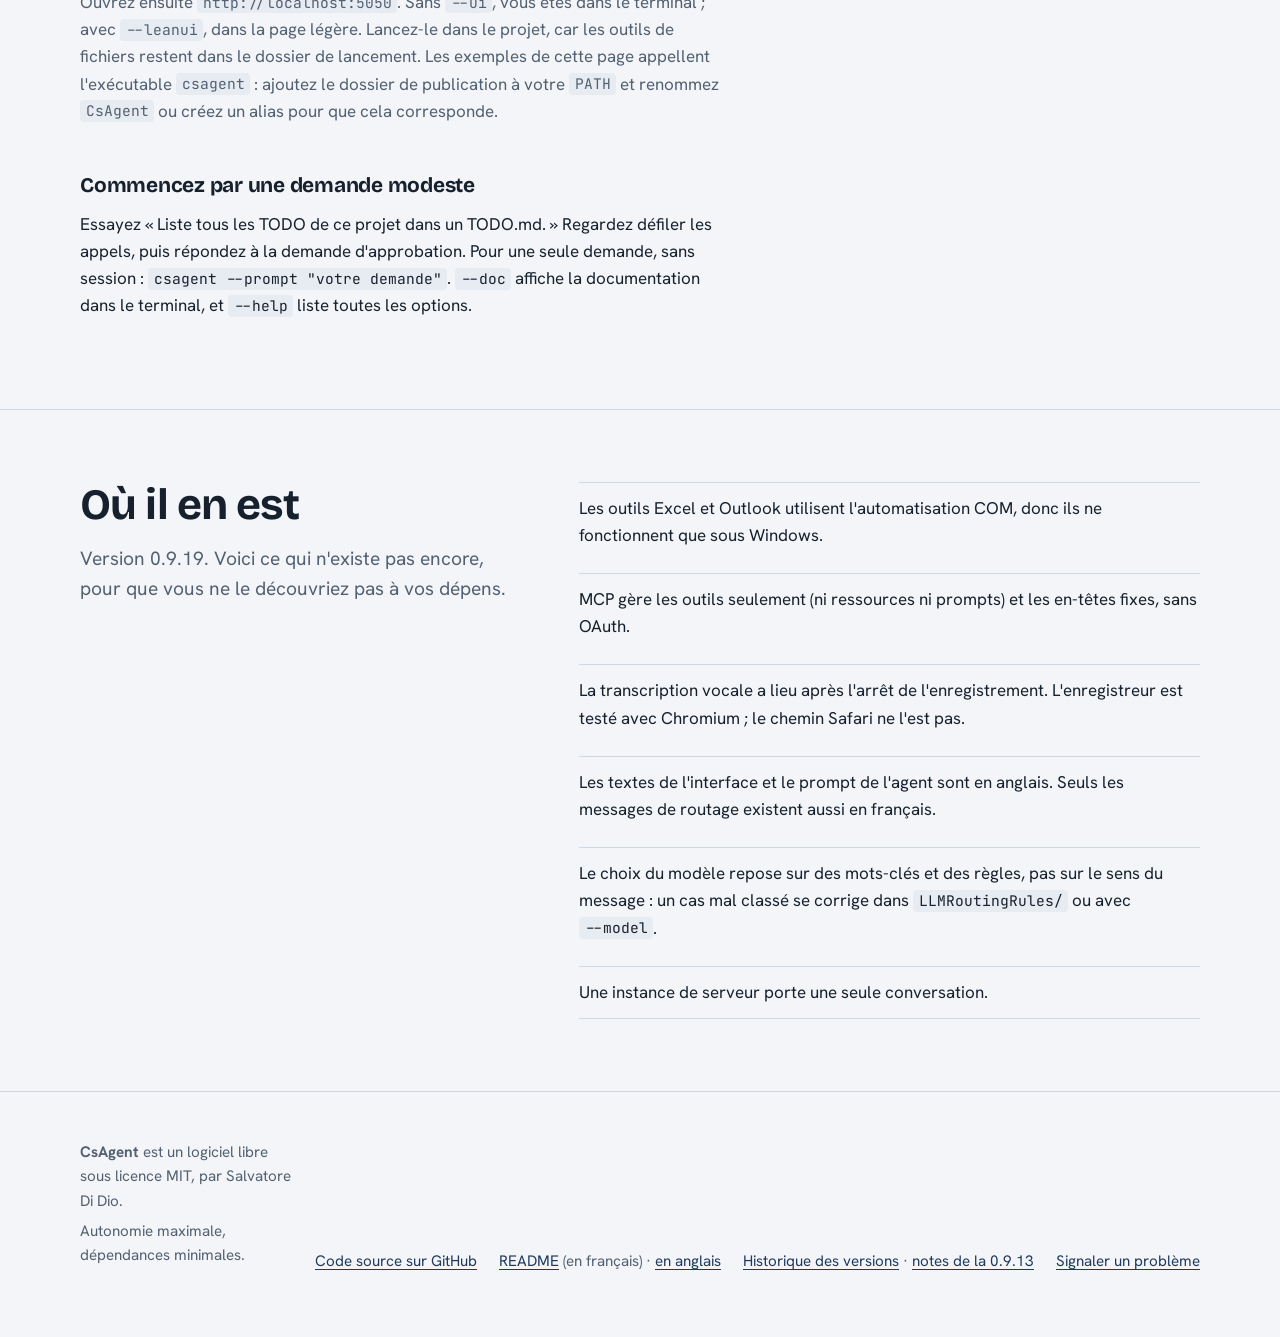
==== commit 87372ceb: "docs: release 0.9.19, restore 0.9.18 entries" ====
--- a/docs/index.html
+++ b/docs/index.html
@@ -529,7 +529,7 @@
     <div class="split wide-right">
       <div class="sec-head" style="margin:0">
         <h2 id="status-h">Où il en est</h2>
-        <p class="lede">Version 0.9.17. Voici ce qui n'existe pas encore, pour que vous ne le découvriez pas à vos dépens.</p>
+        <p class="lede">Version 0.9.19. Voici ce qui n'existe pas encore, pour que vous ne le découvriez pas à vos dépens.</p>
       </div>
       <ul class="limits">
         <li>Les outils Excel et Outlook utilisent l'automatisation COM, donc ils ne fonctionnent que sous Windows.</li>
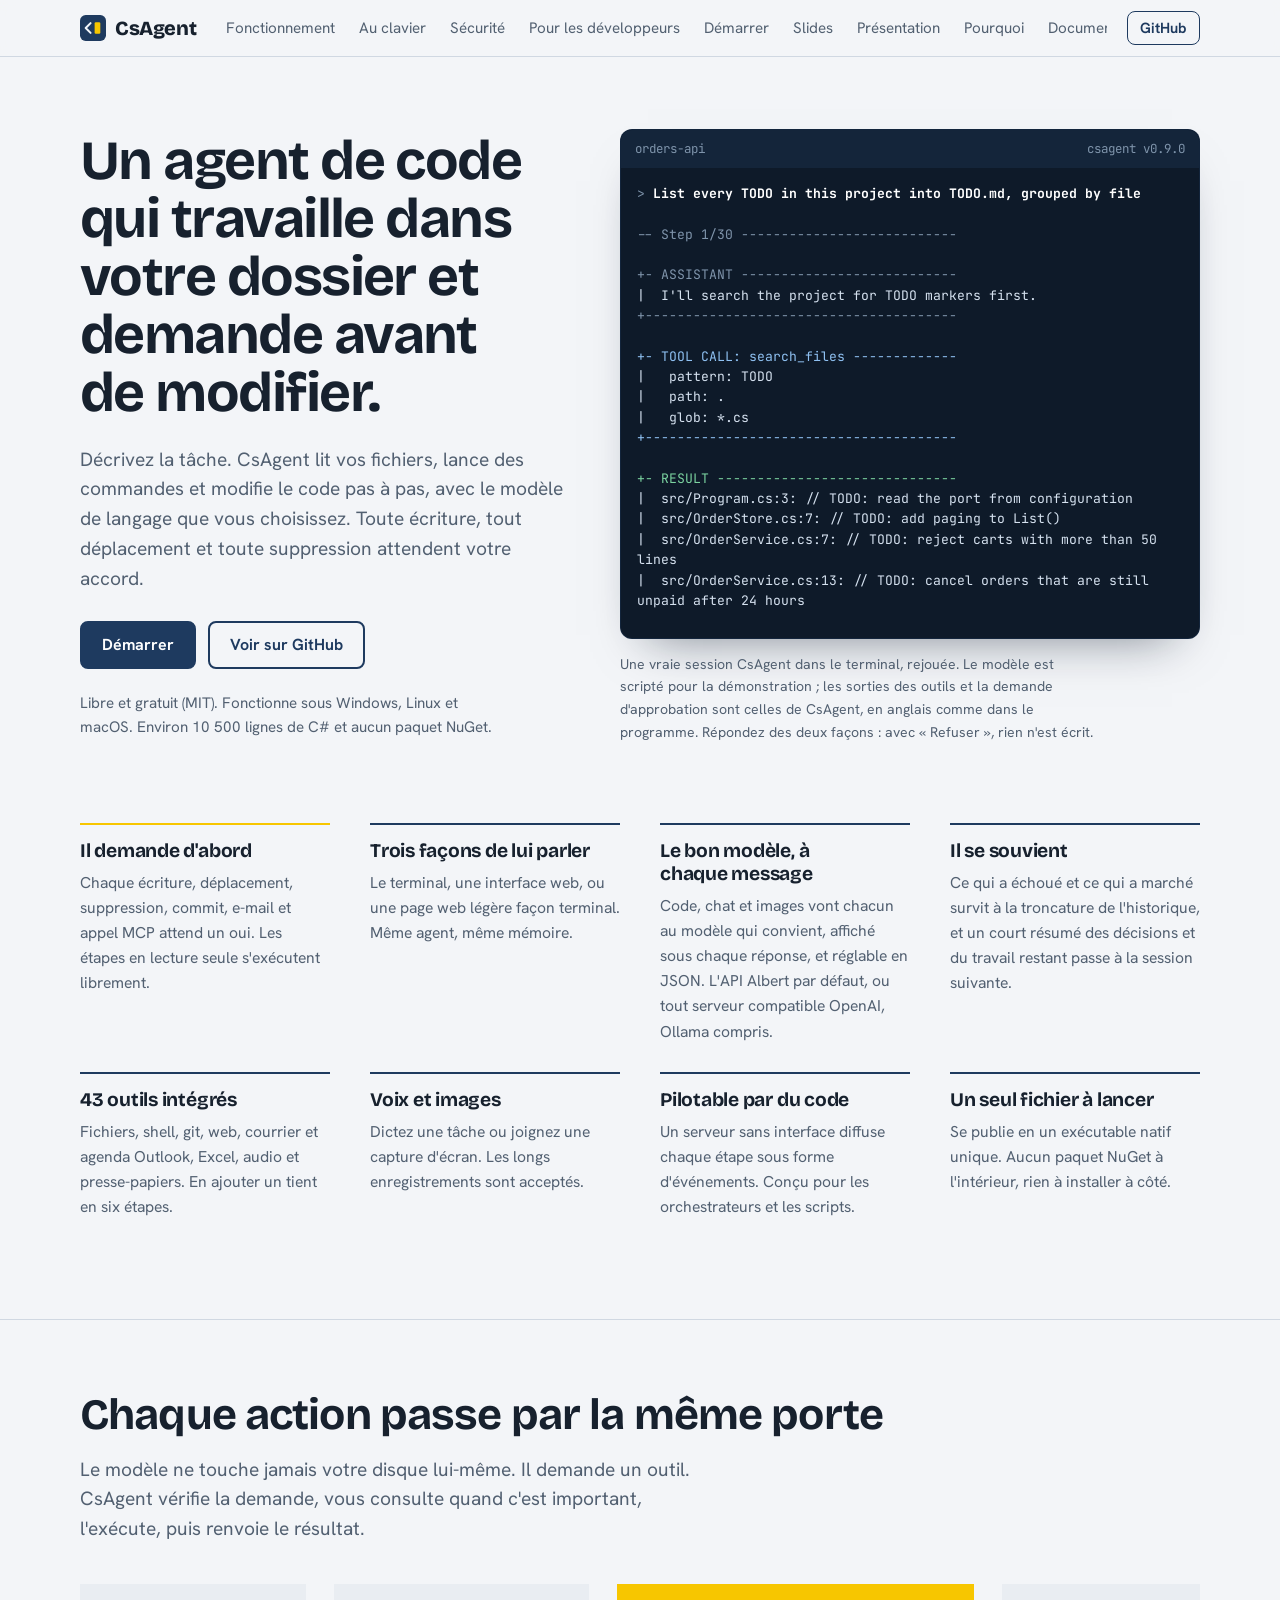
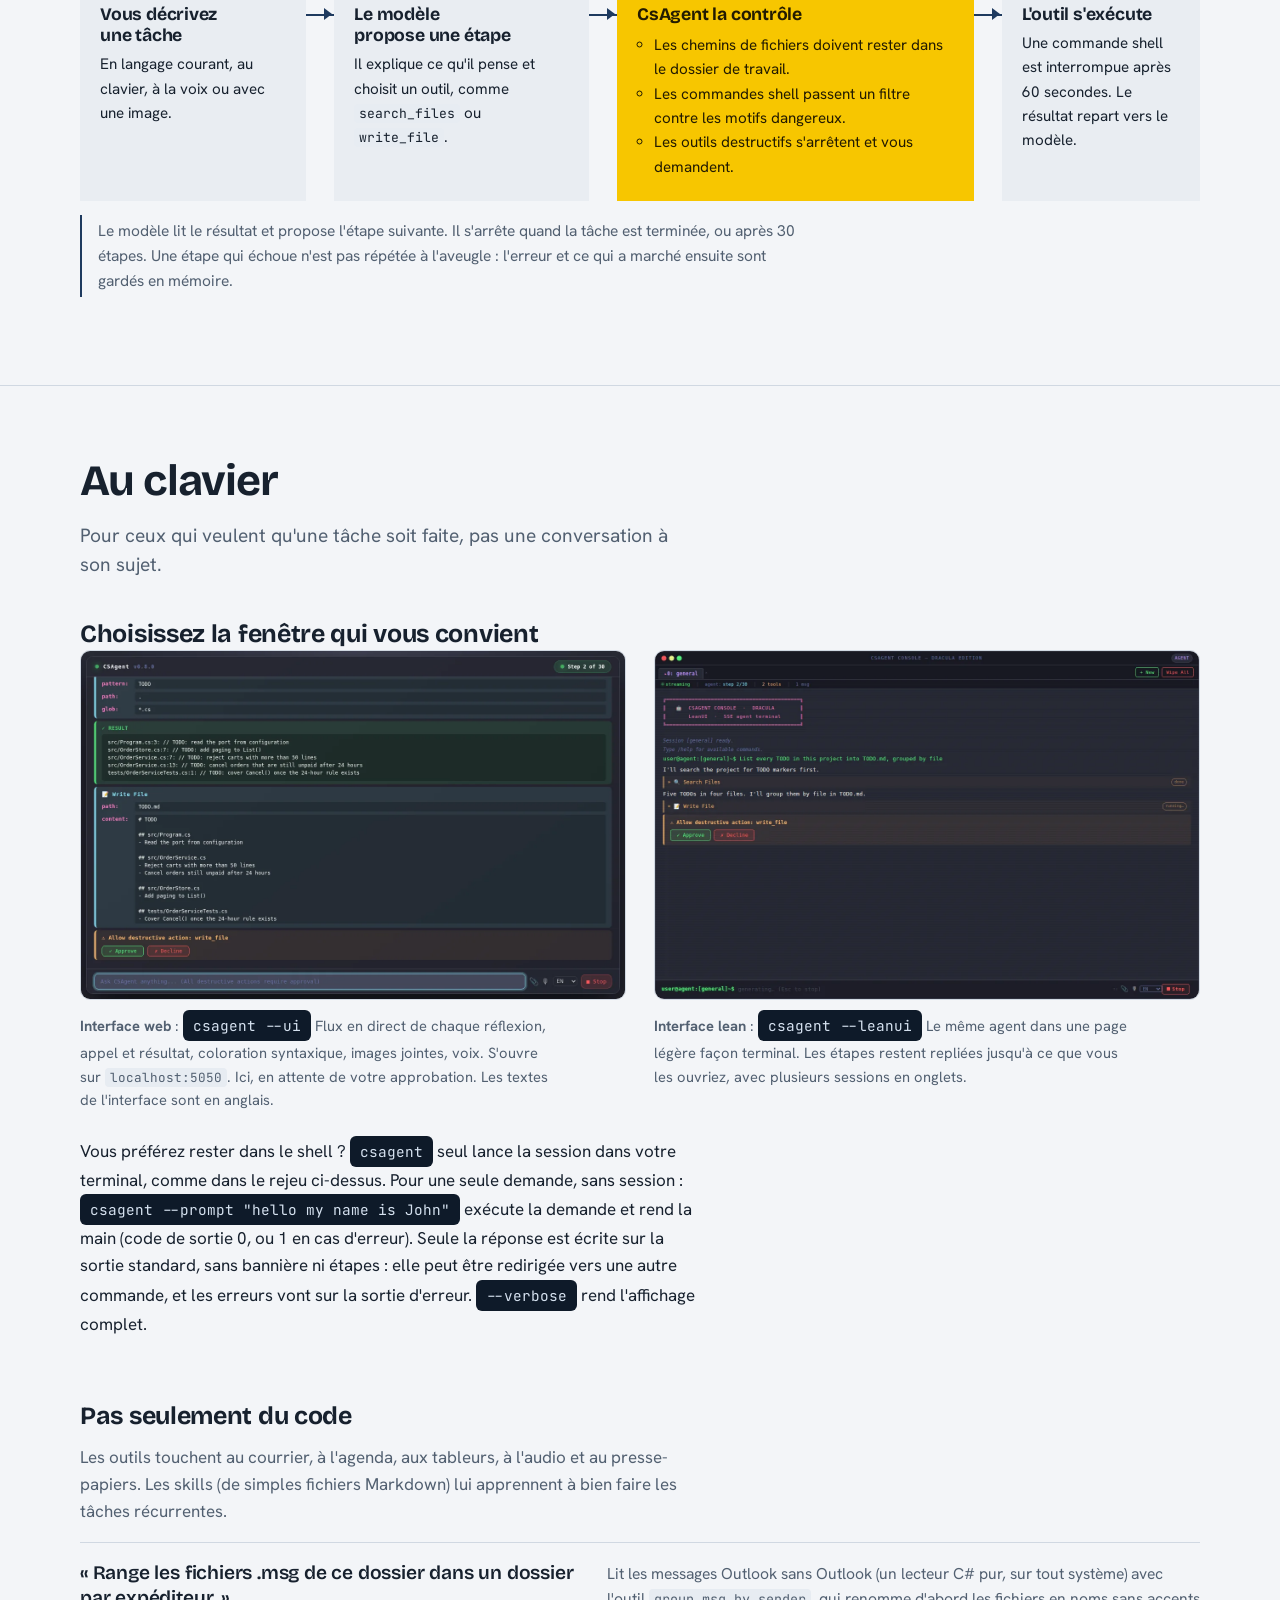
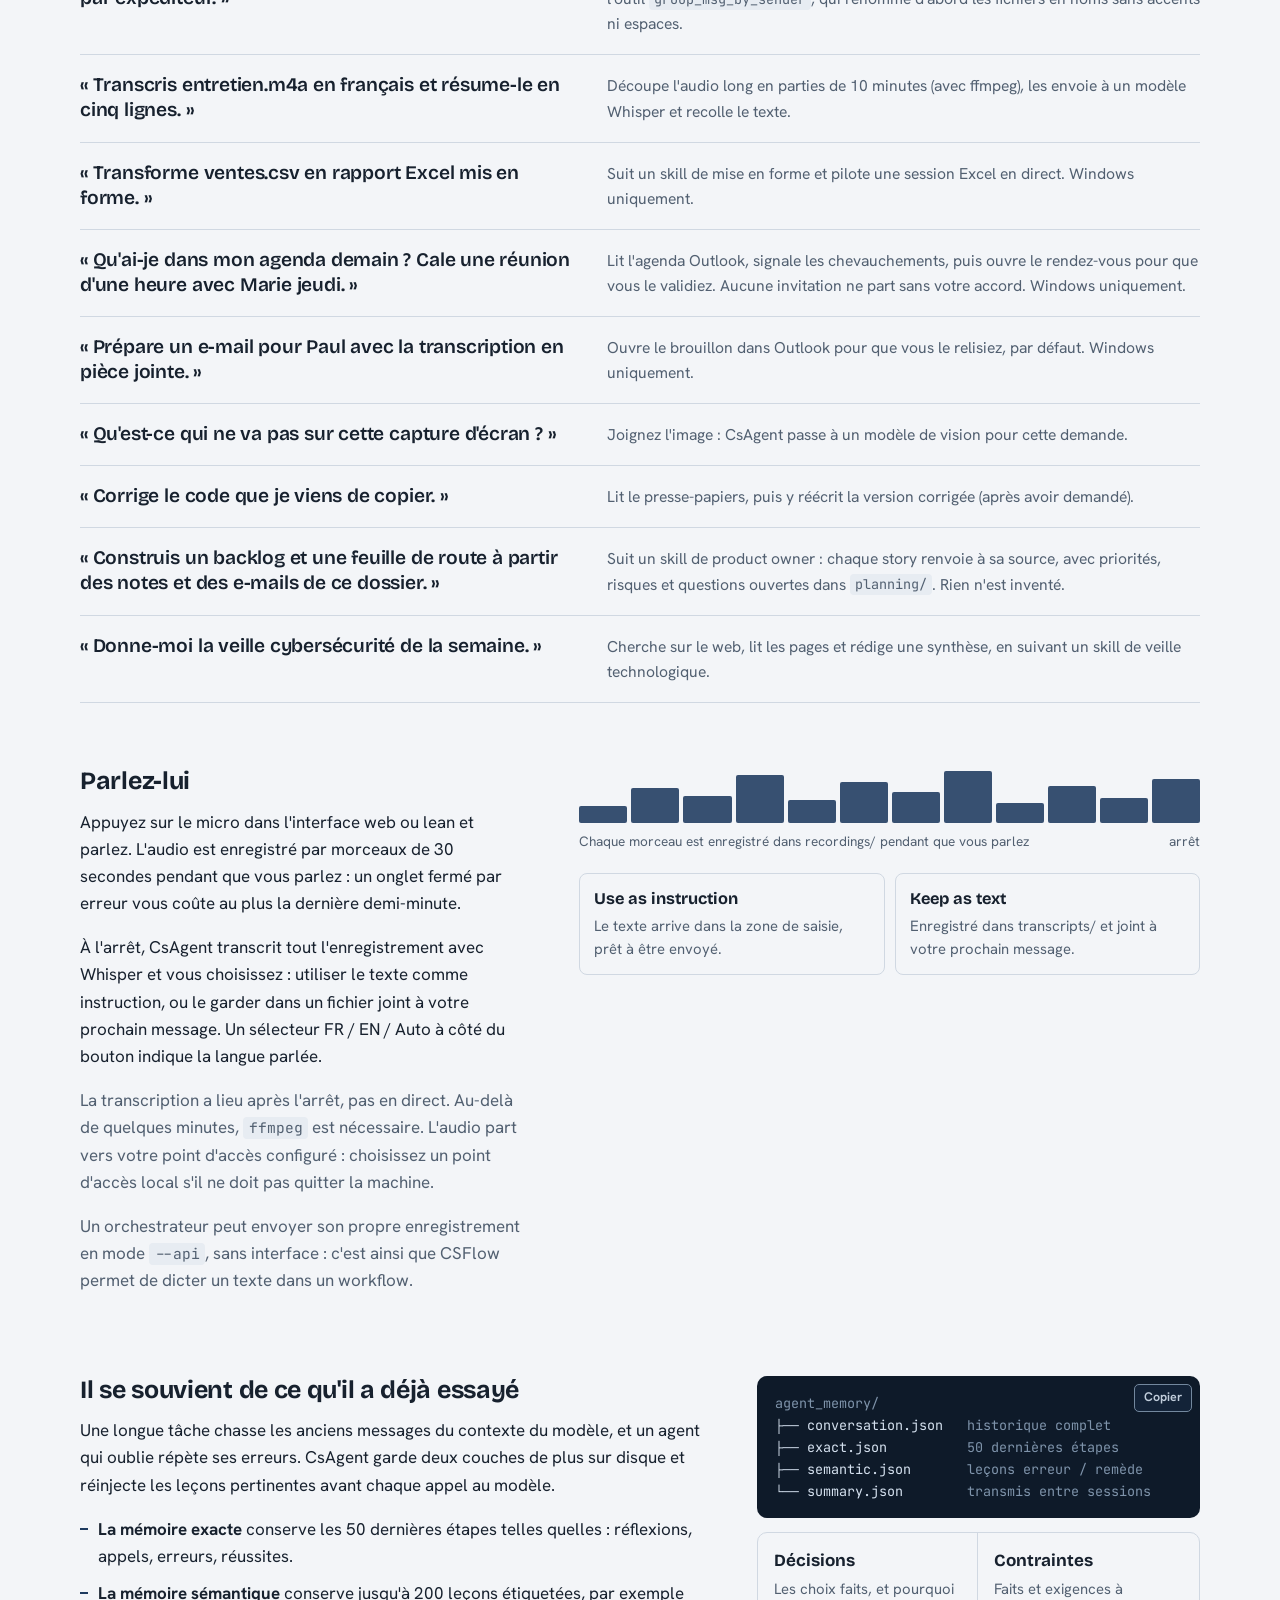
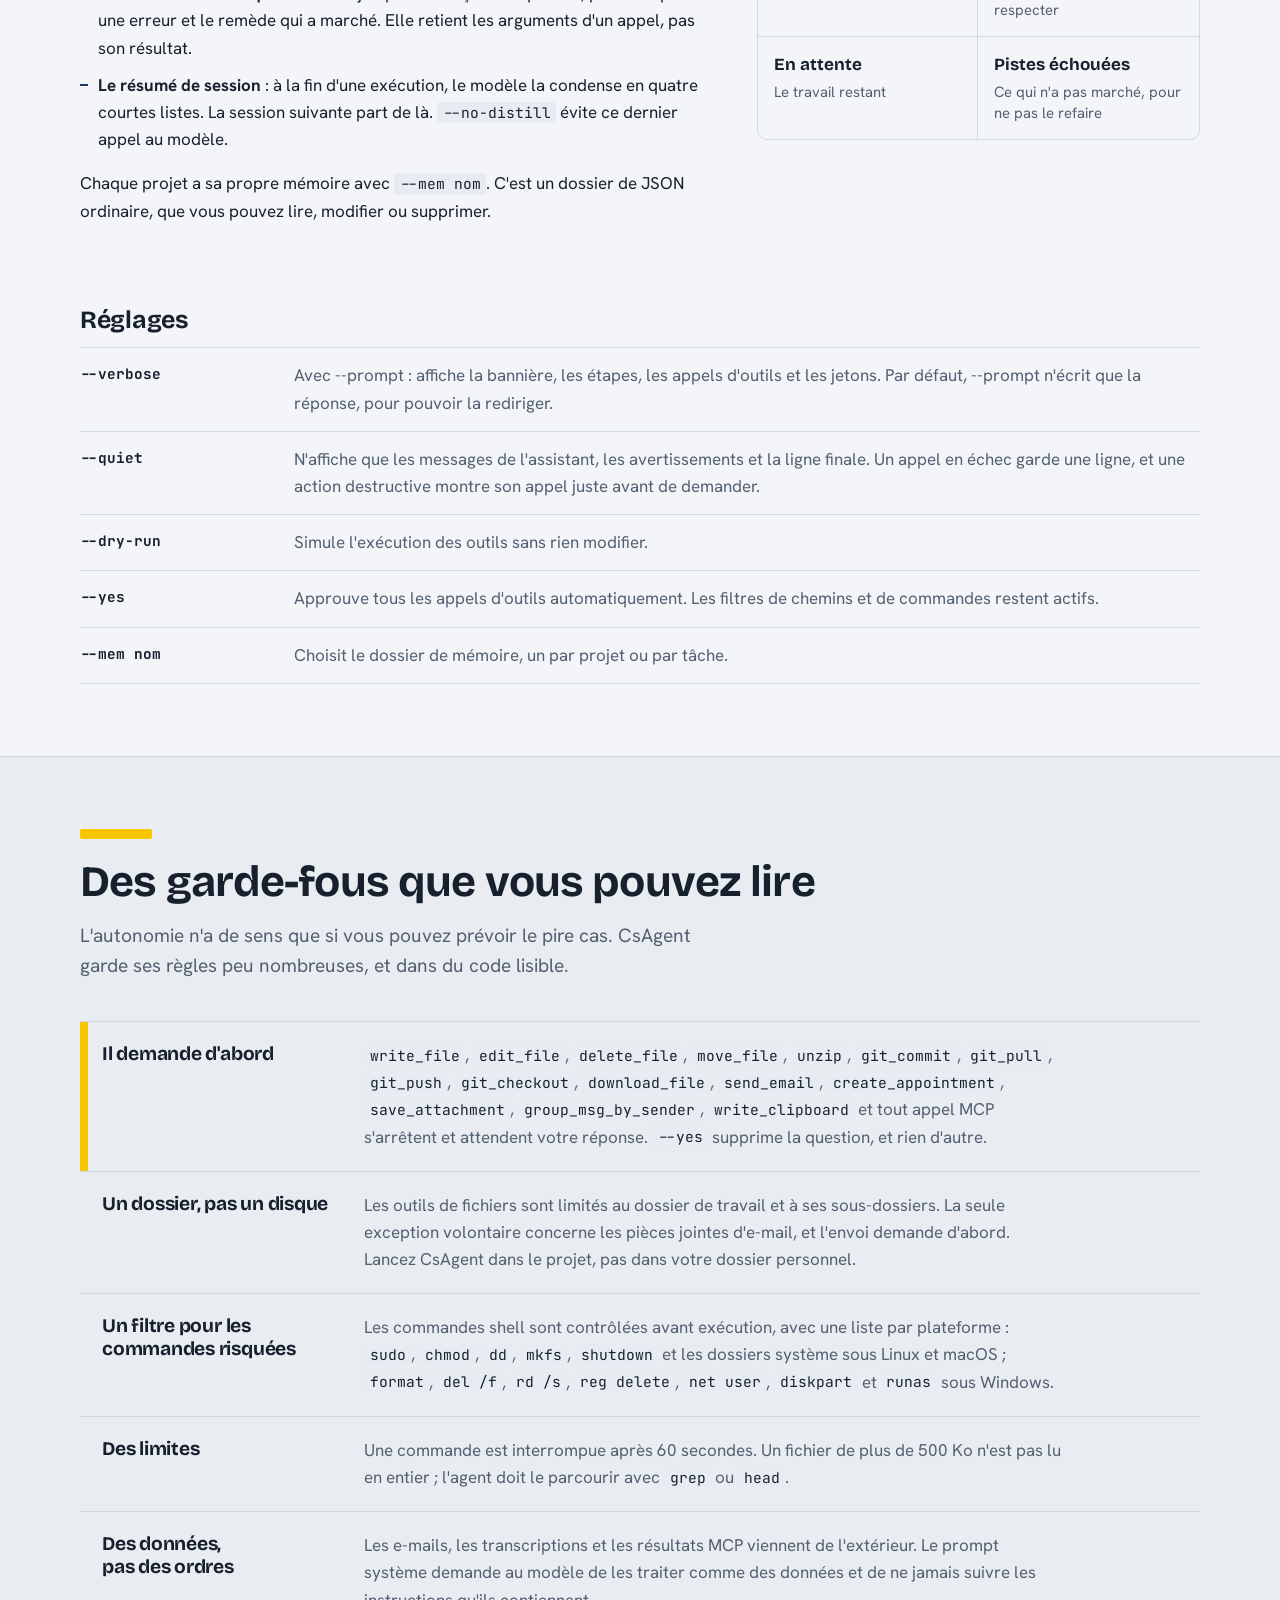
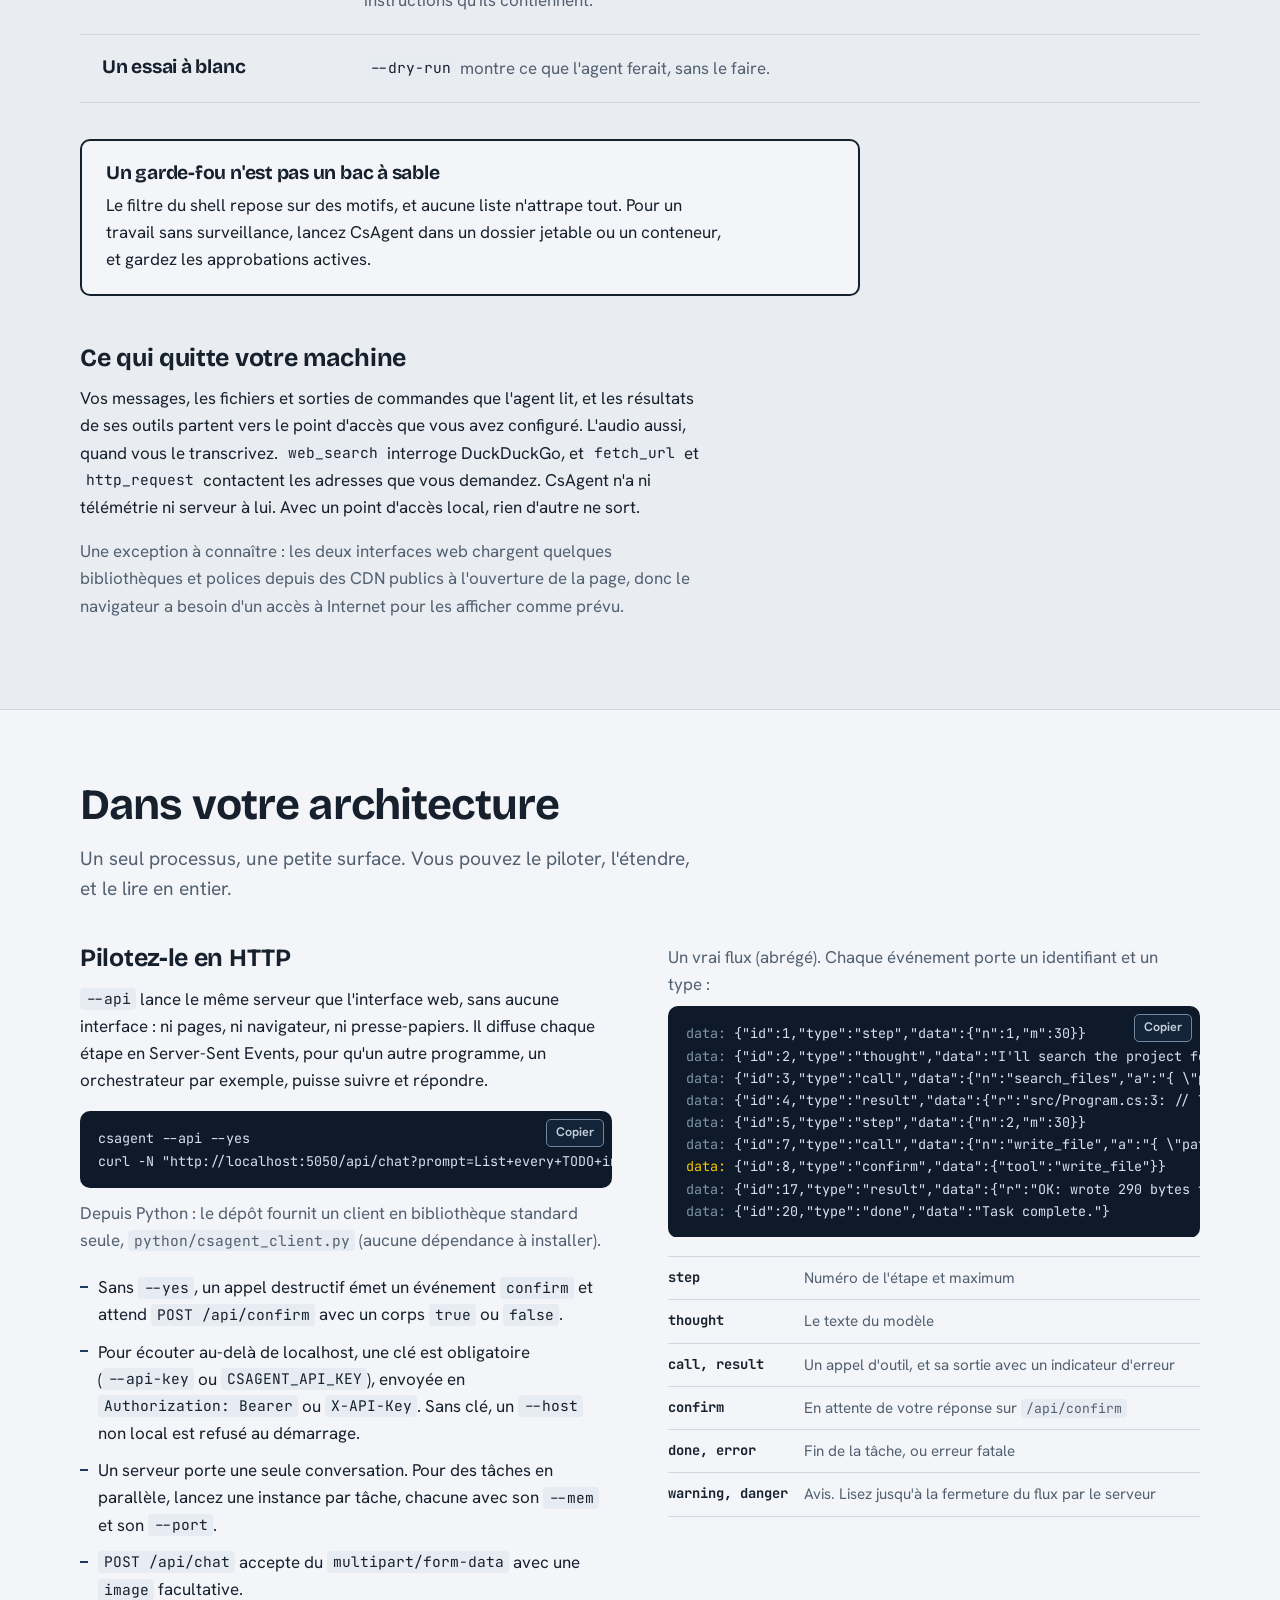
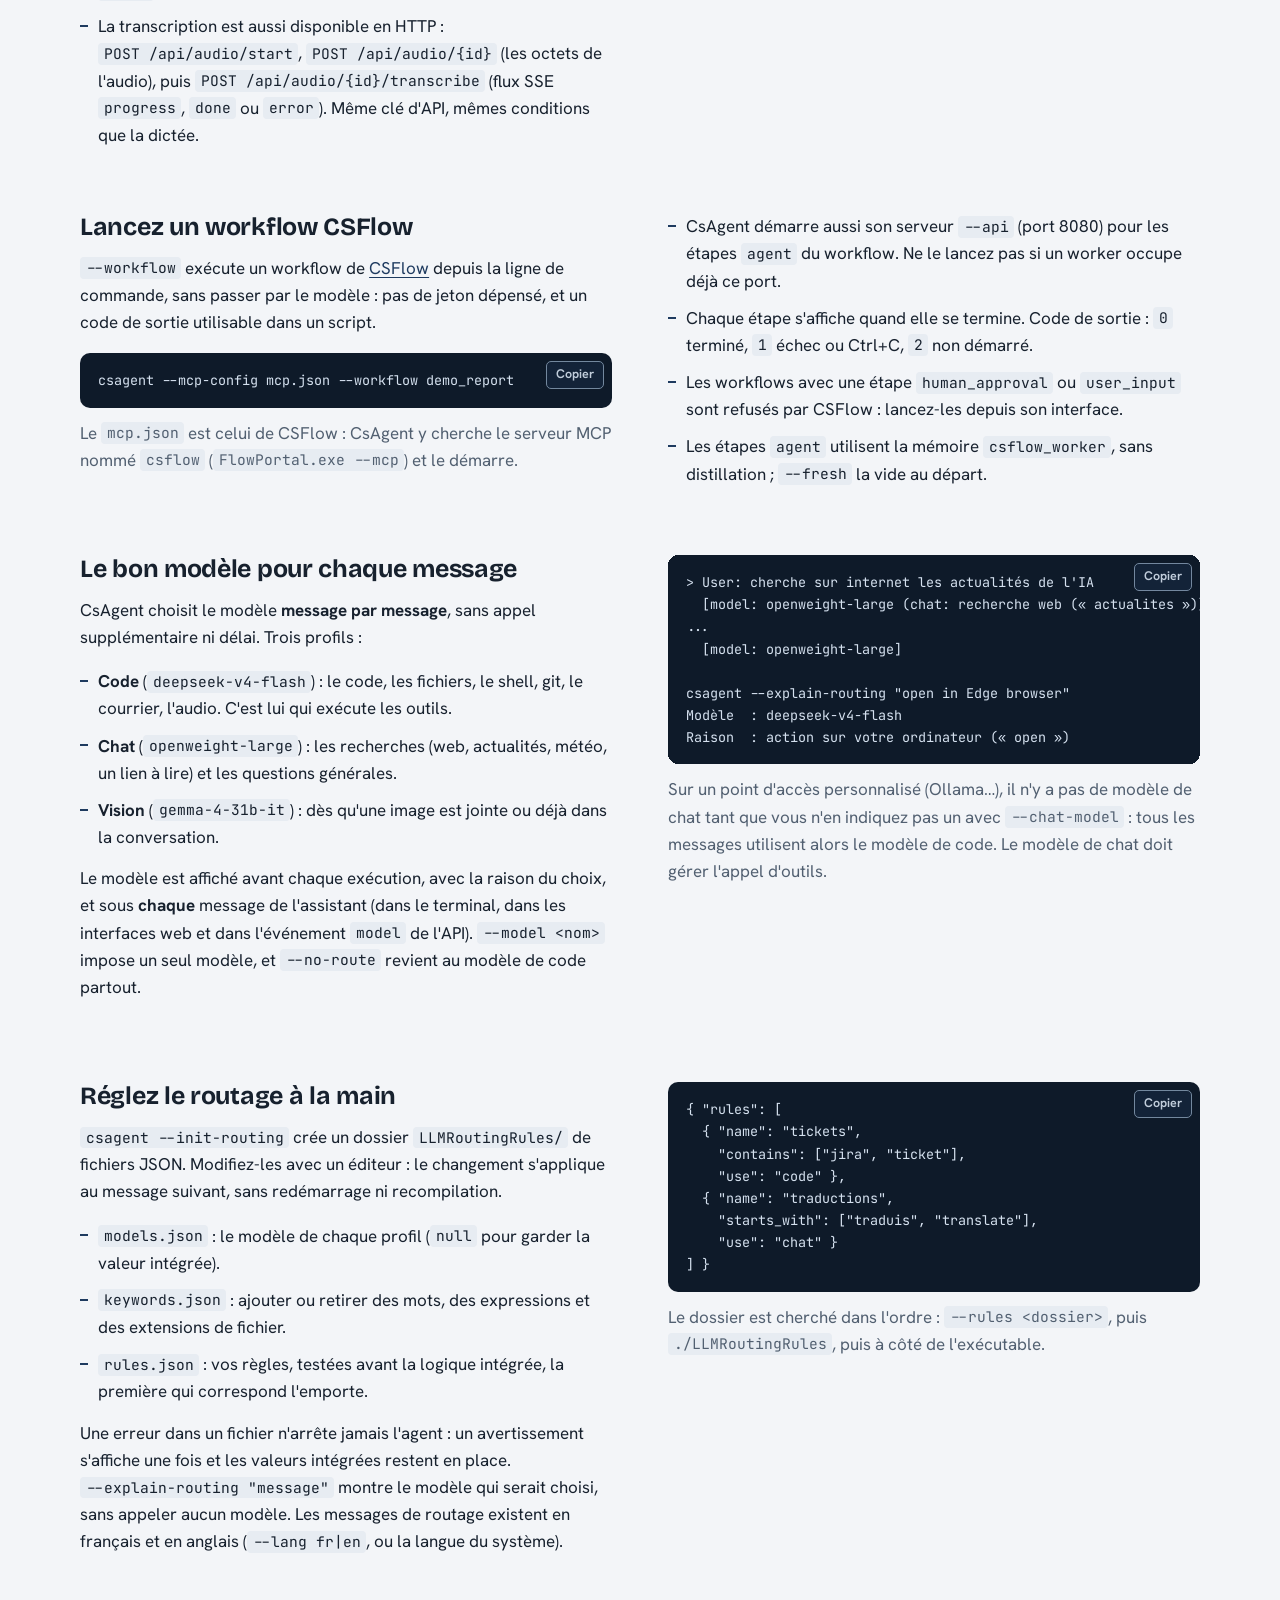
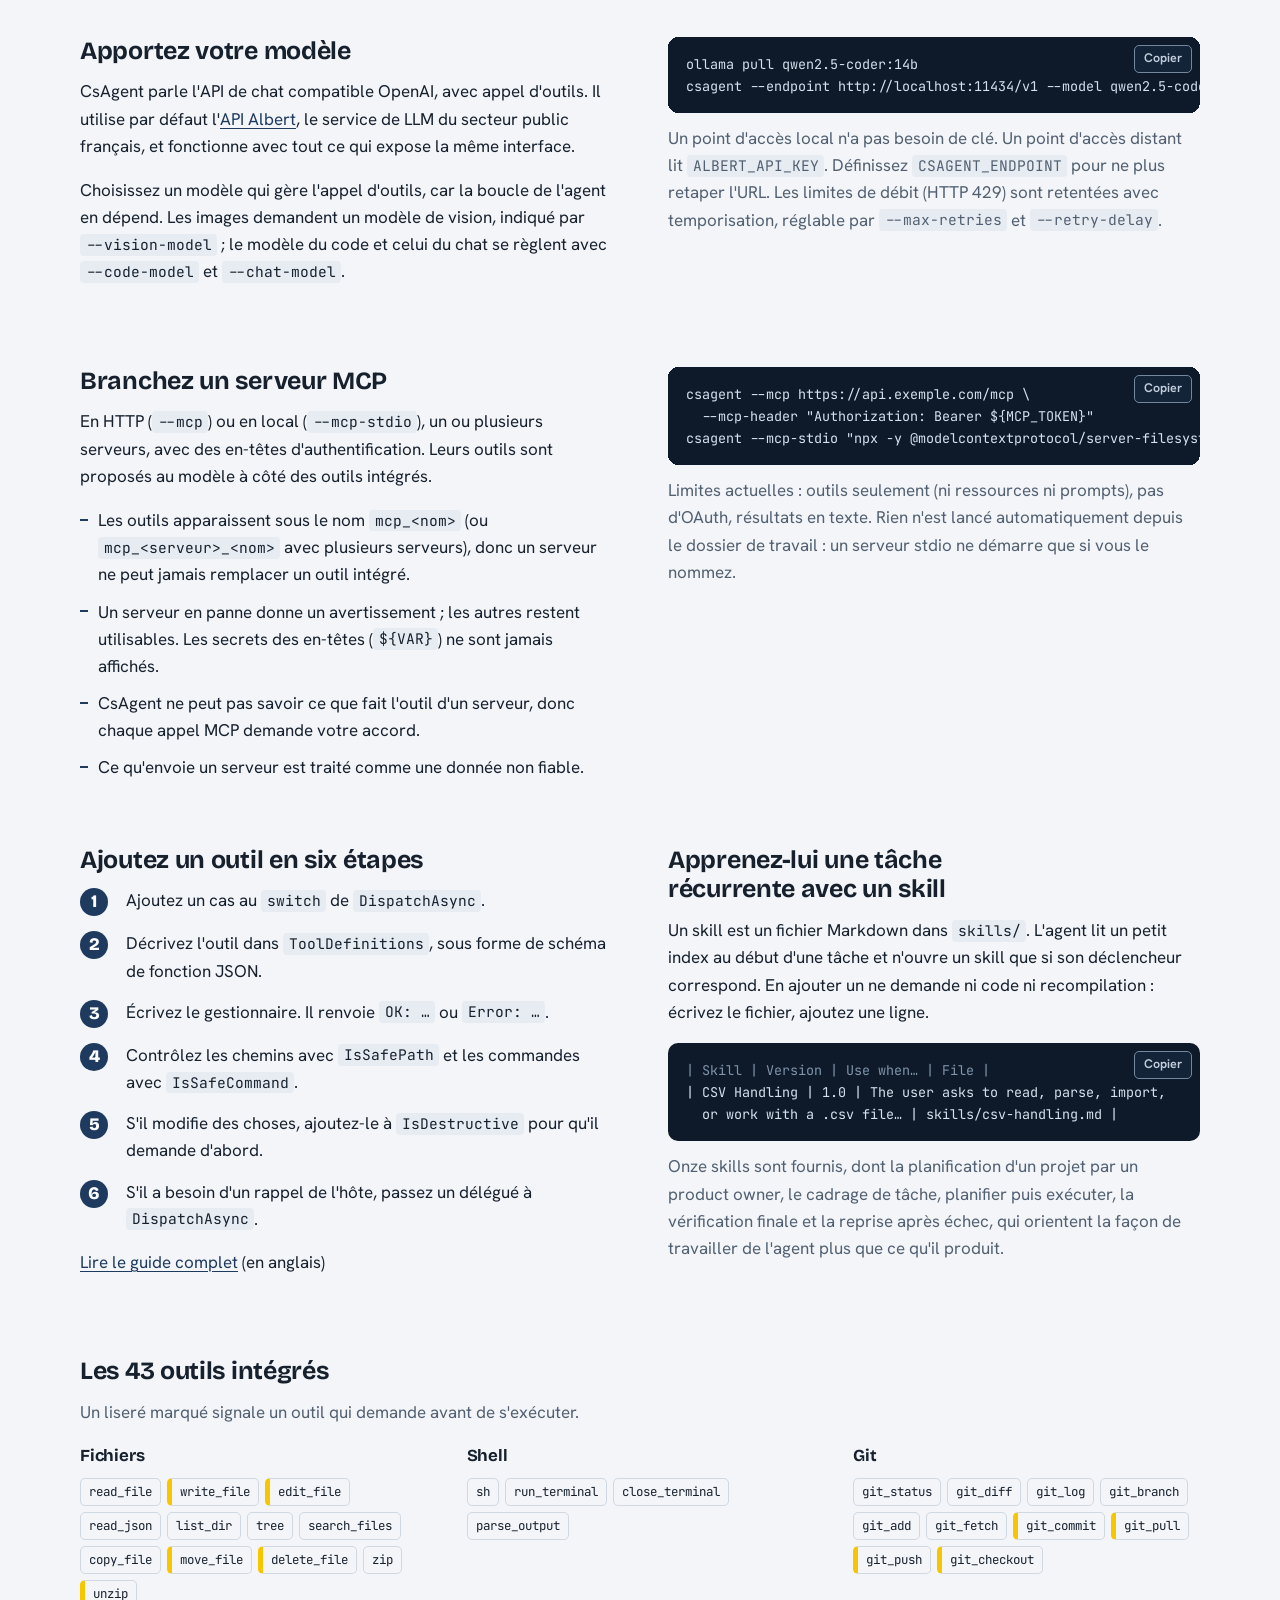
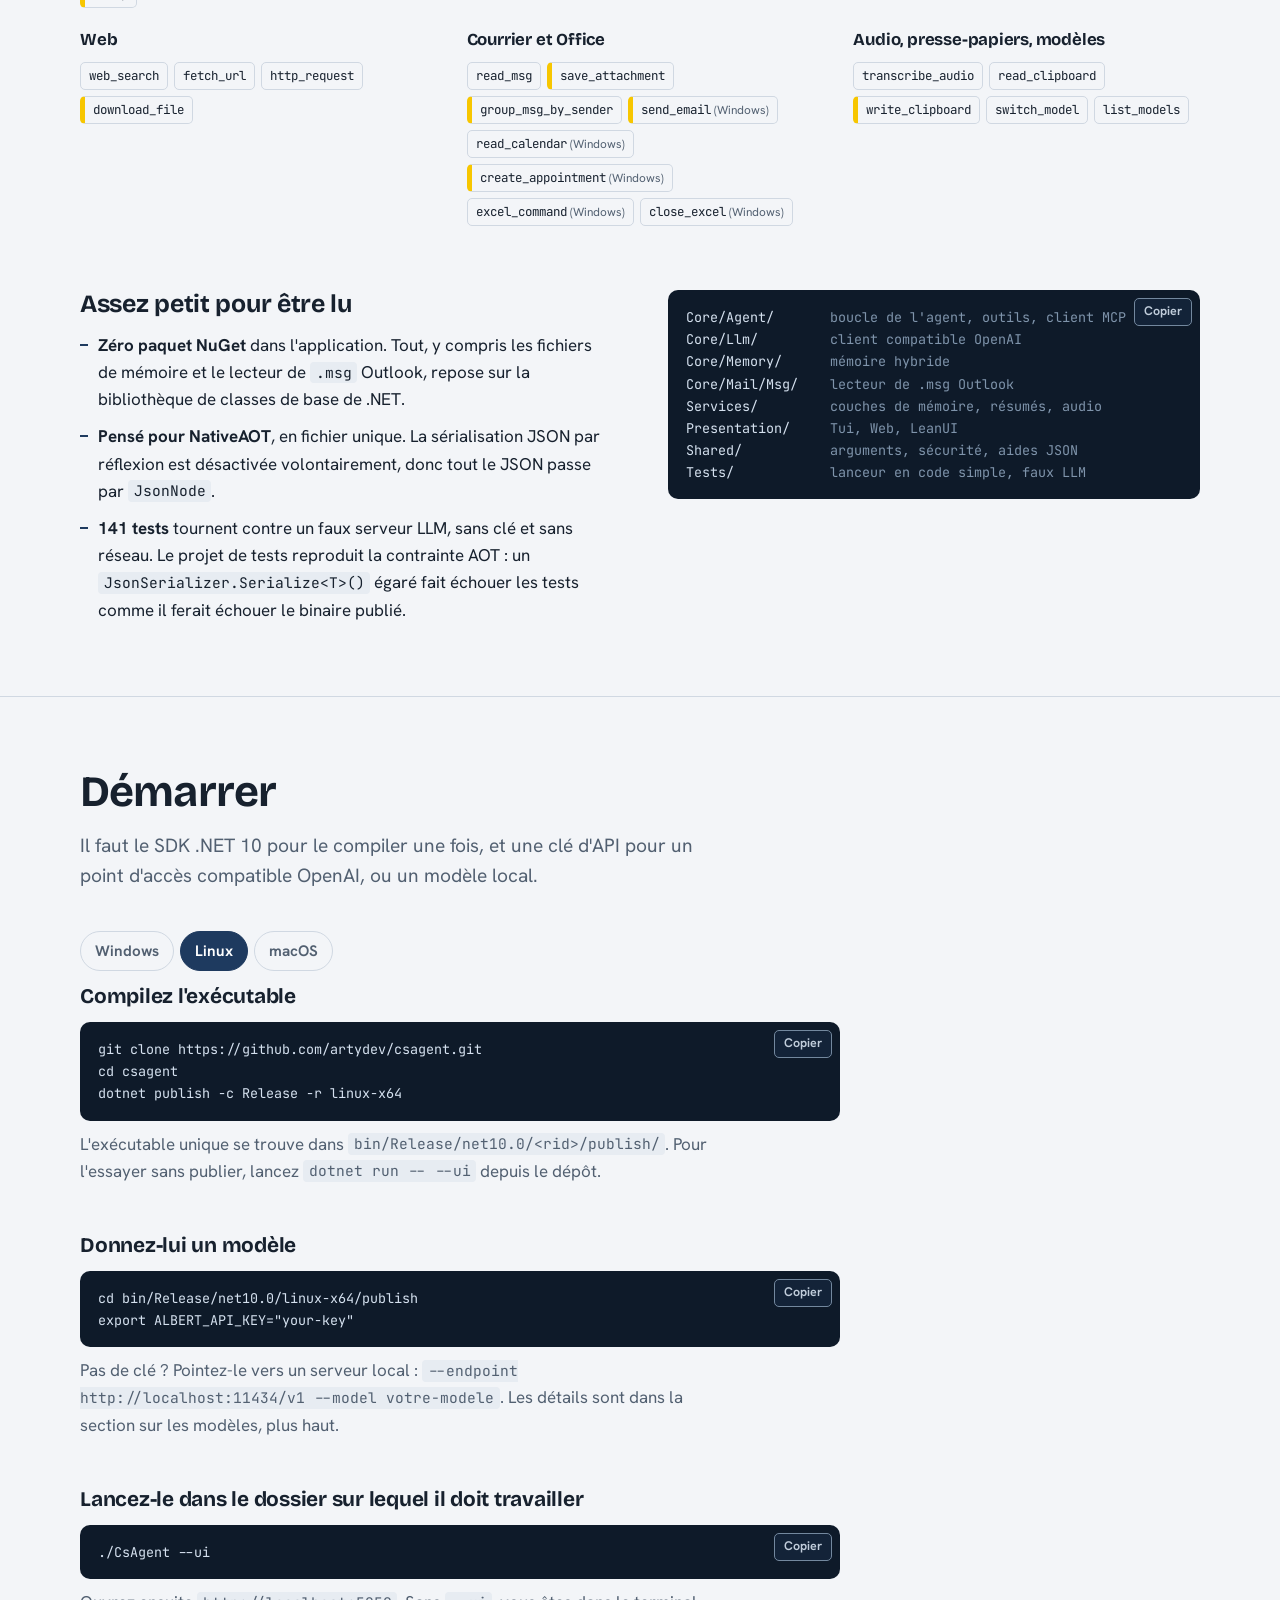
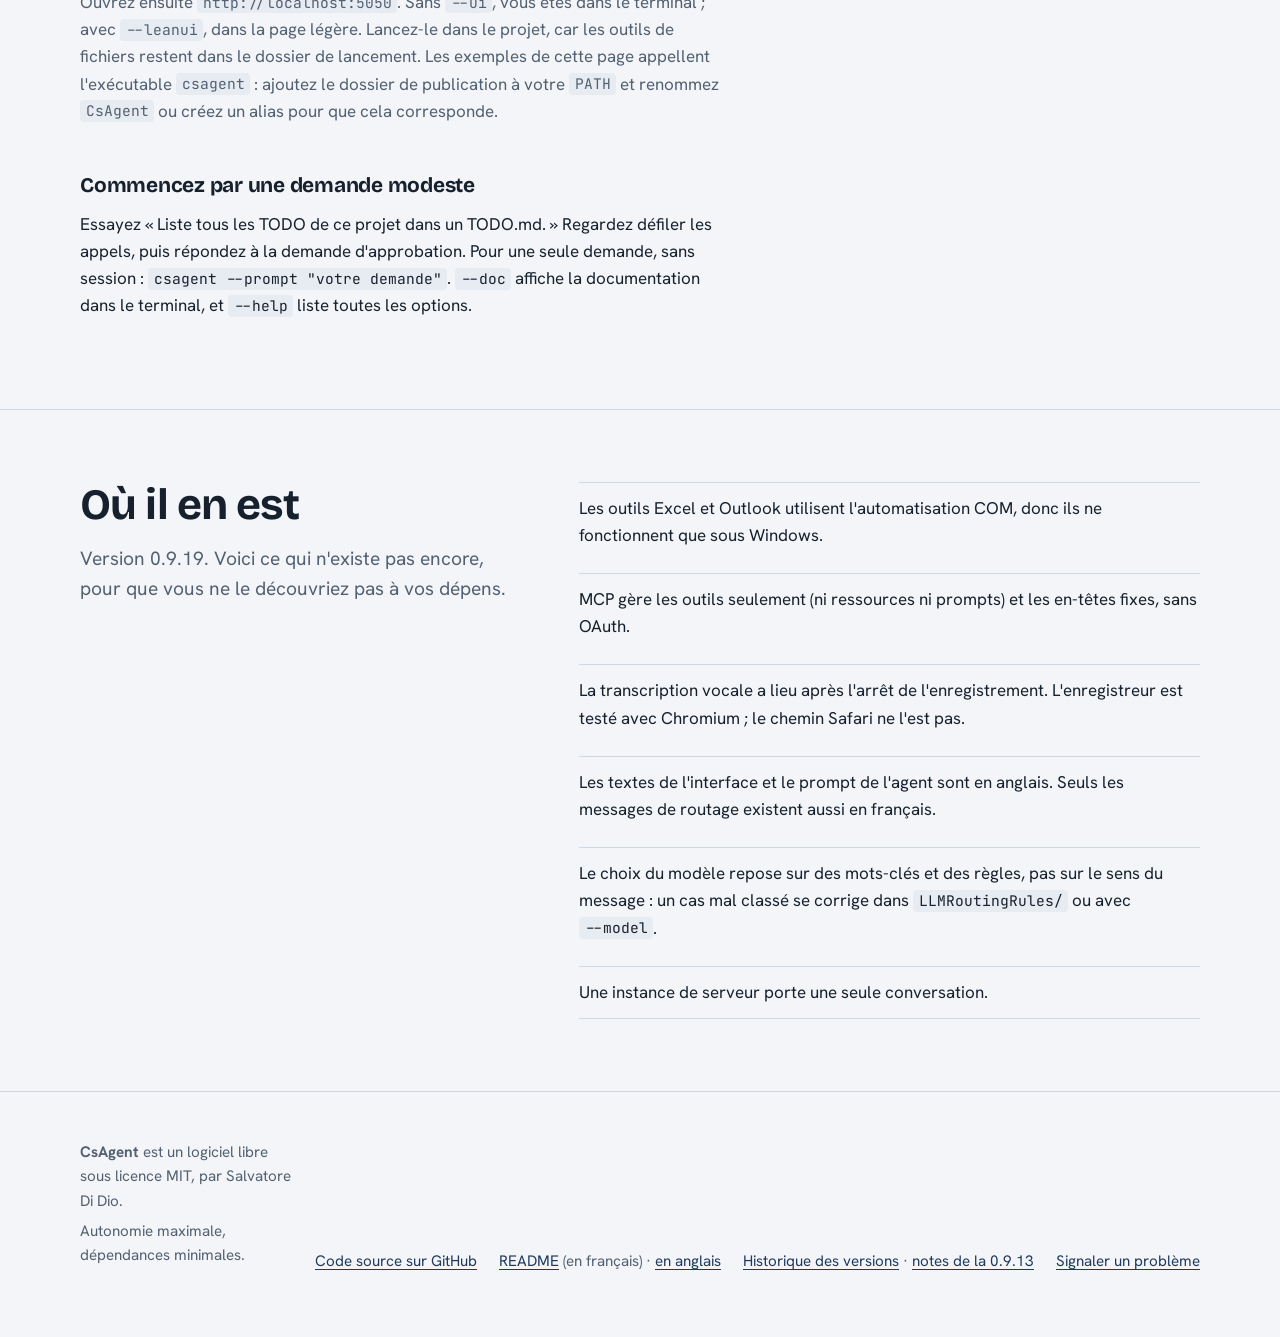
==== commit a105627c: "Update docs pour v0.9.19" ====
--- a/docs/index.html
+++ b/docs/index.html
@@ -33,6 +33,8 @@
       <a href="#start">Démarrer</a>
       <a href="./slides.html">Slides</a>
       <a href="./presentation.html">Présentation</a>
+      <a href="./pourquoi-utiliser.html">Pourquoi</a>
+      <a href="./documentation.html">Documentation</a>
     </nav>
     <a class="btn ghost gh small" href="https://github.com/artydev/csagent">GitHub</a>
   </div>
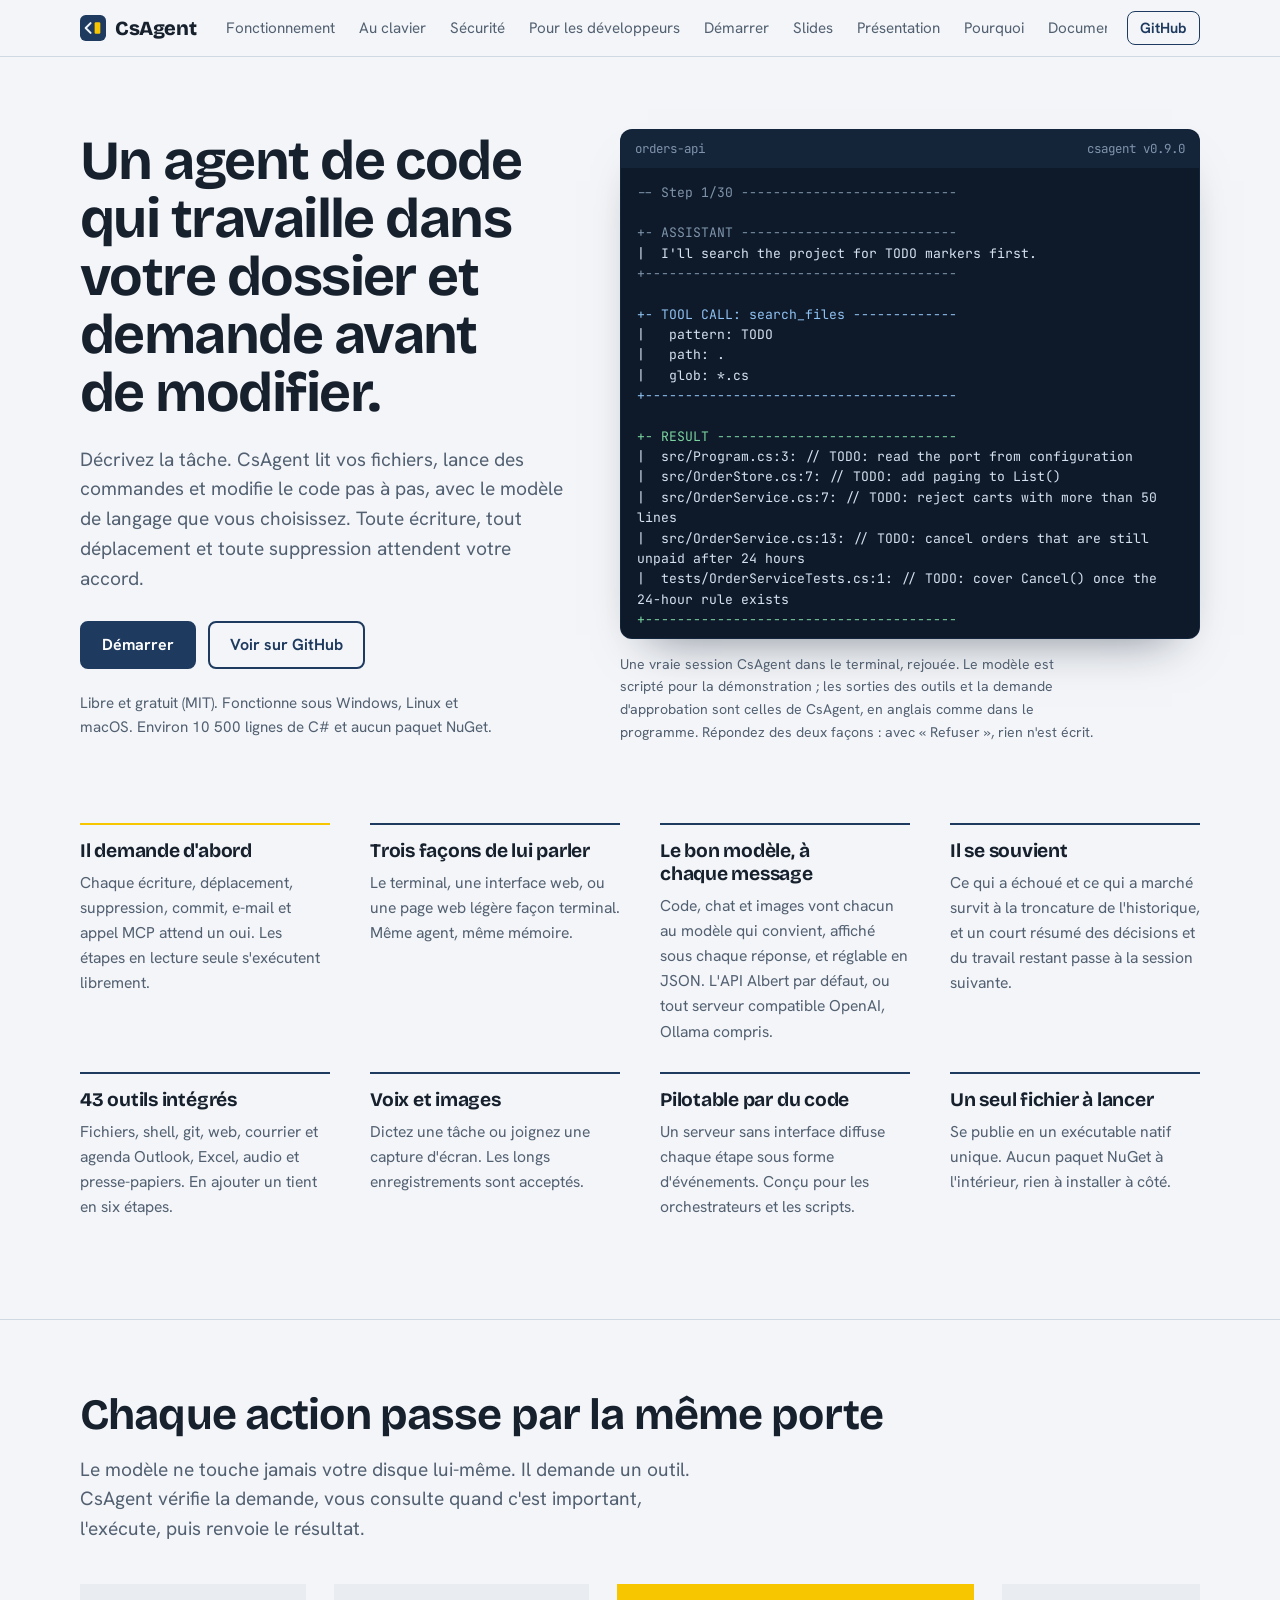
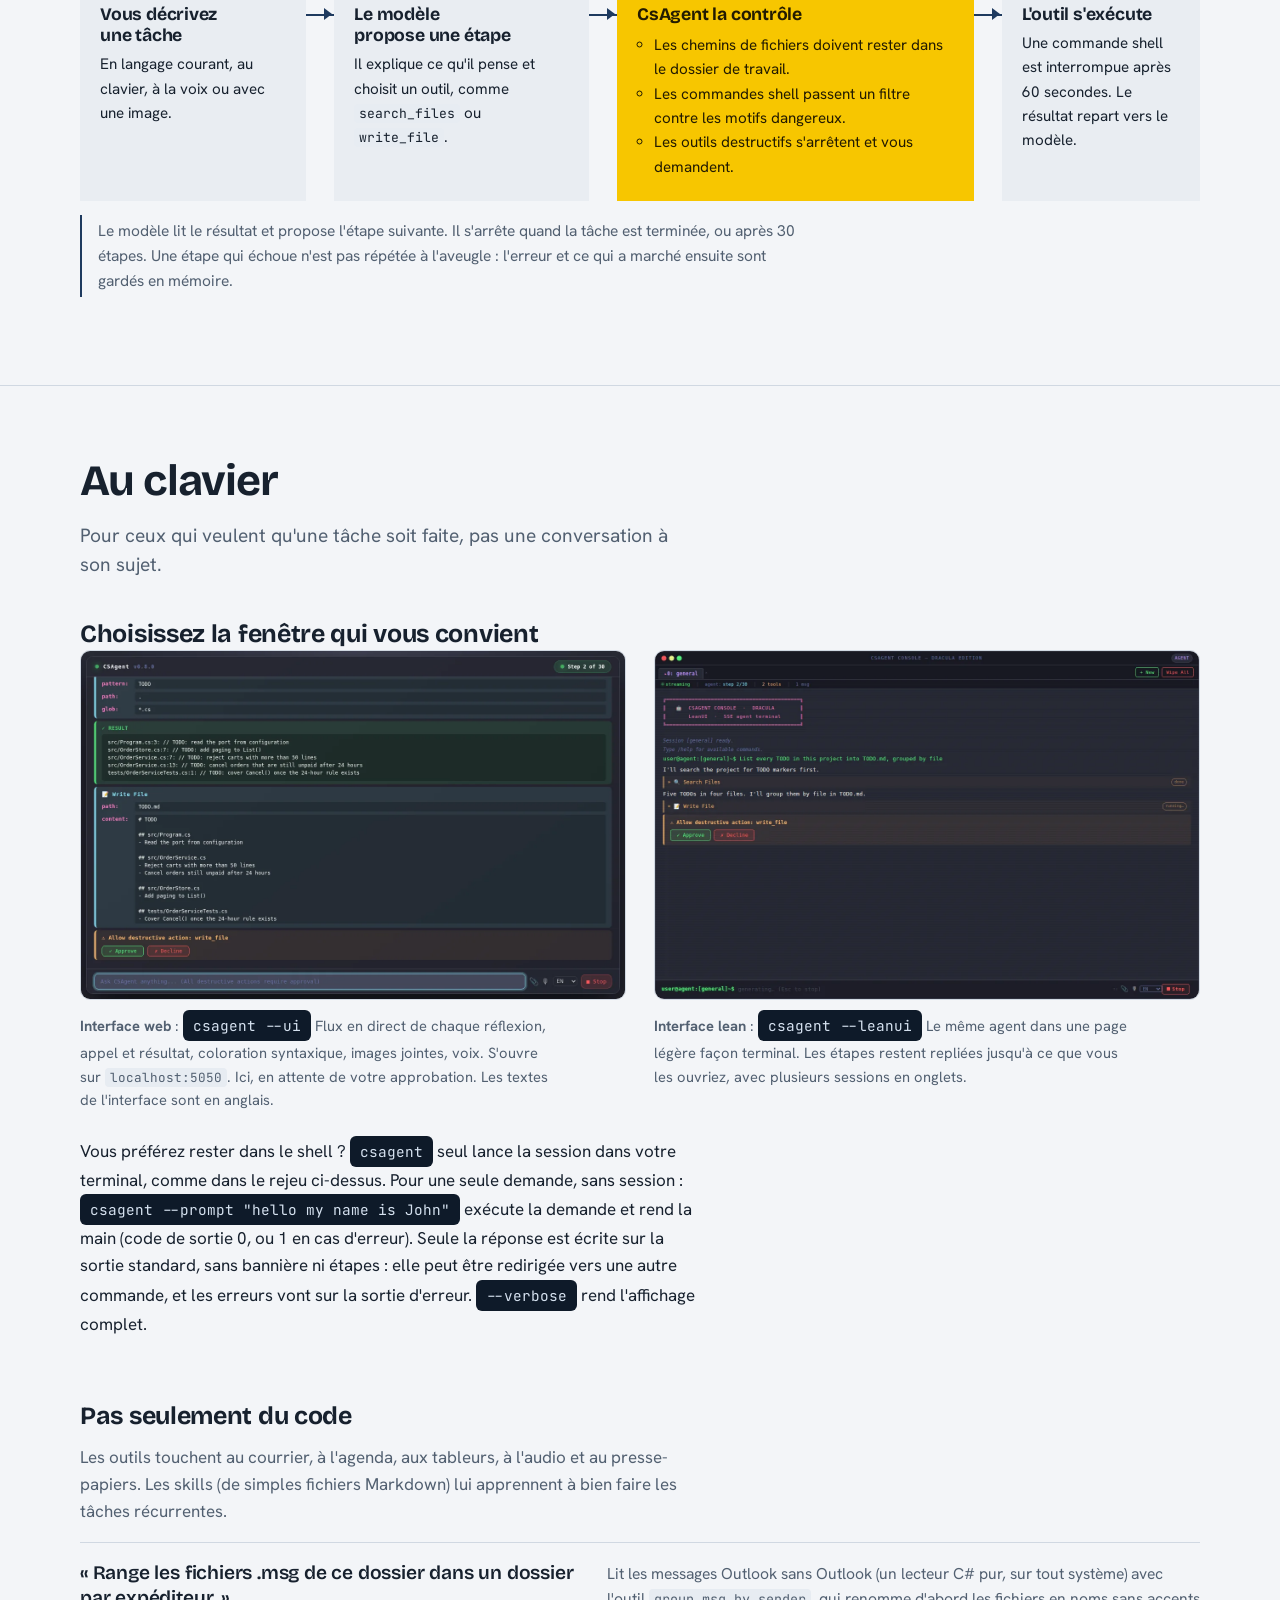
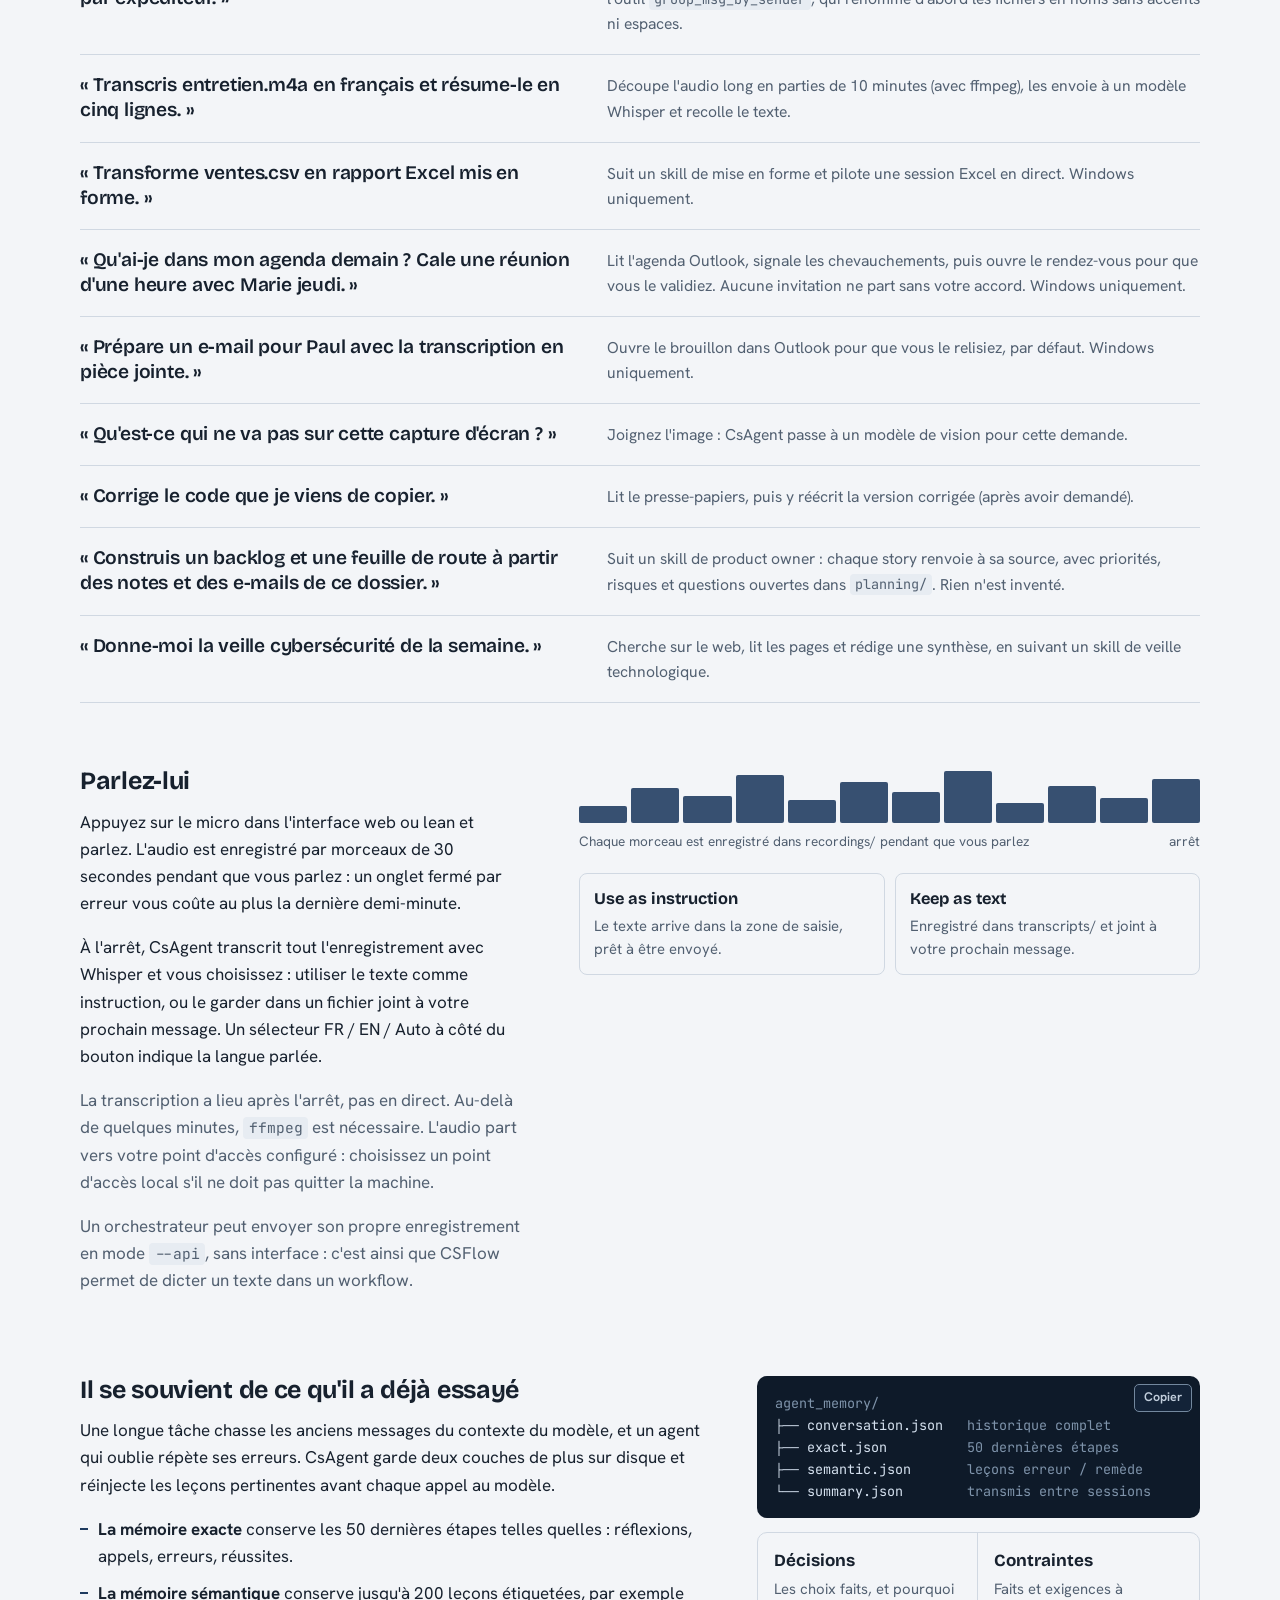
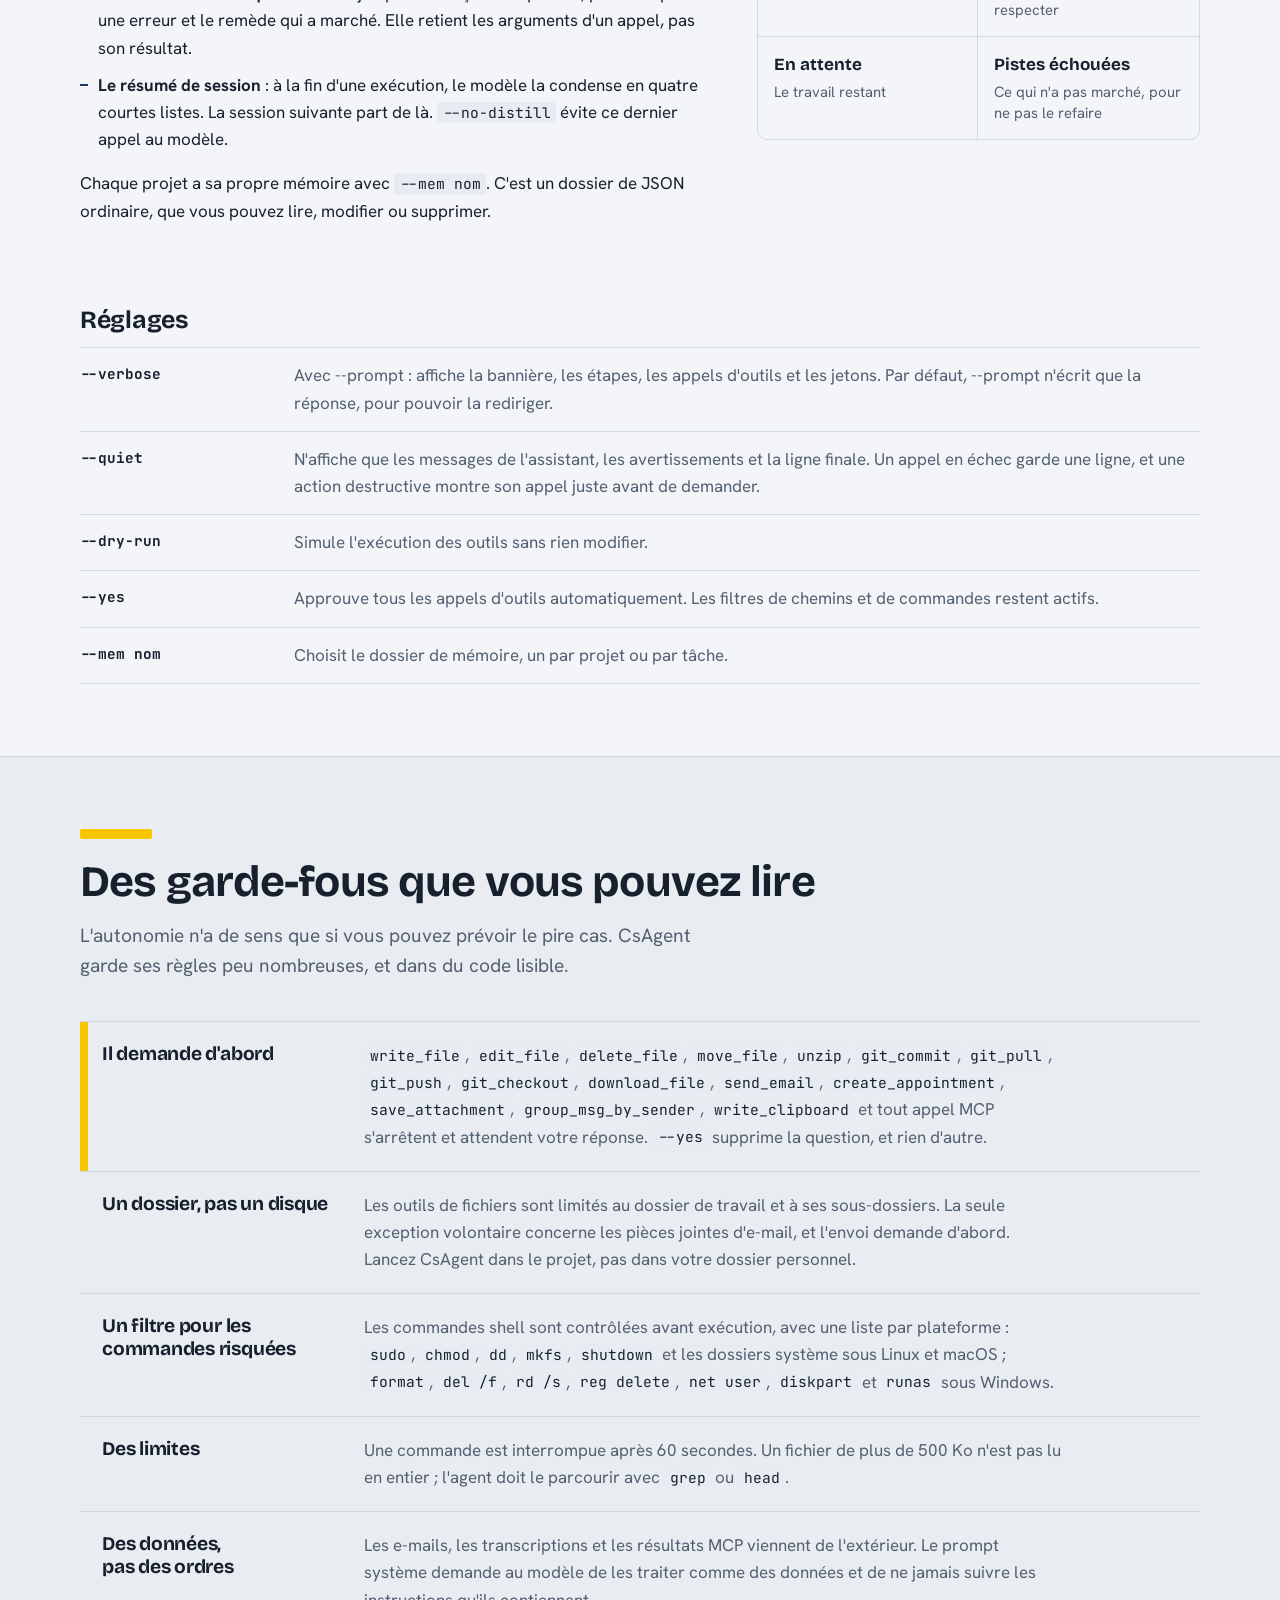
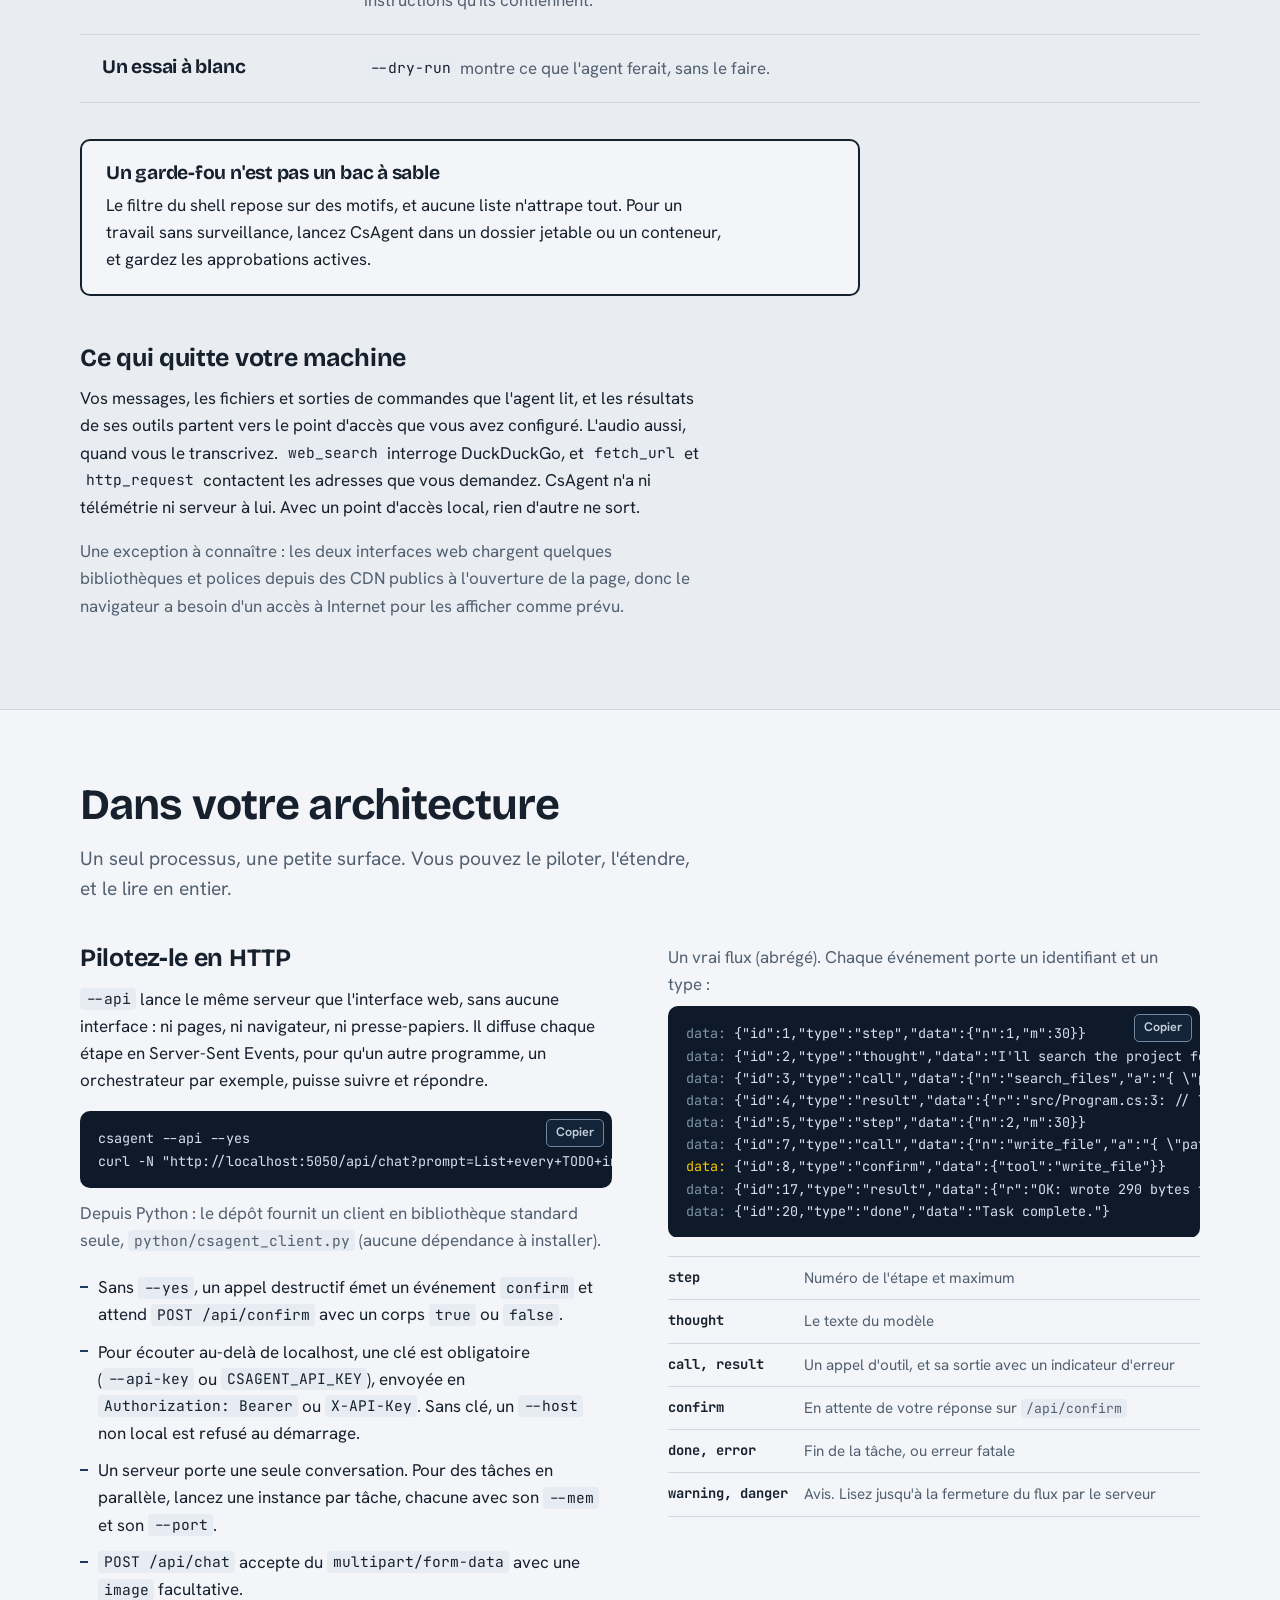
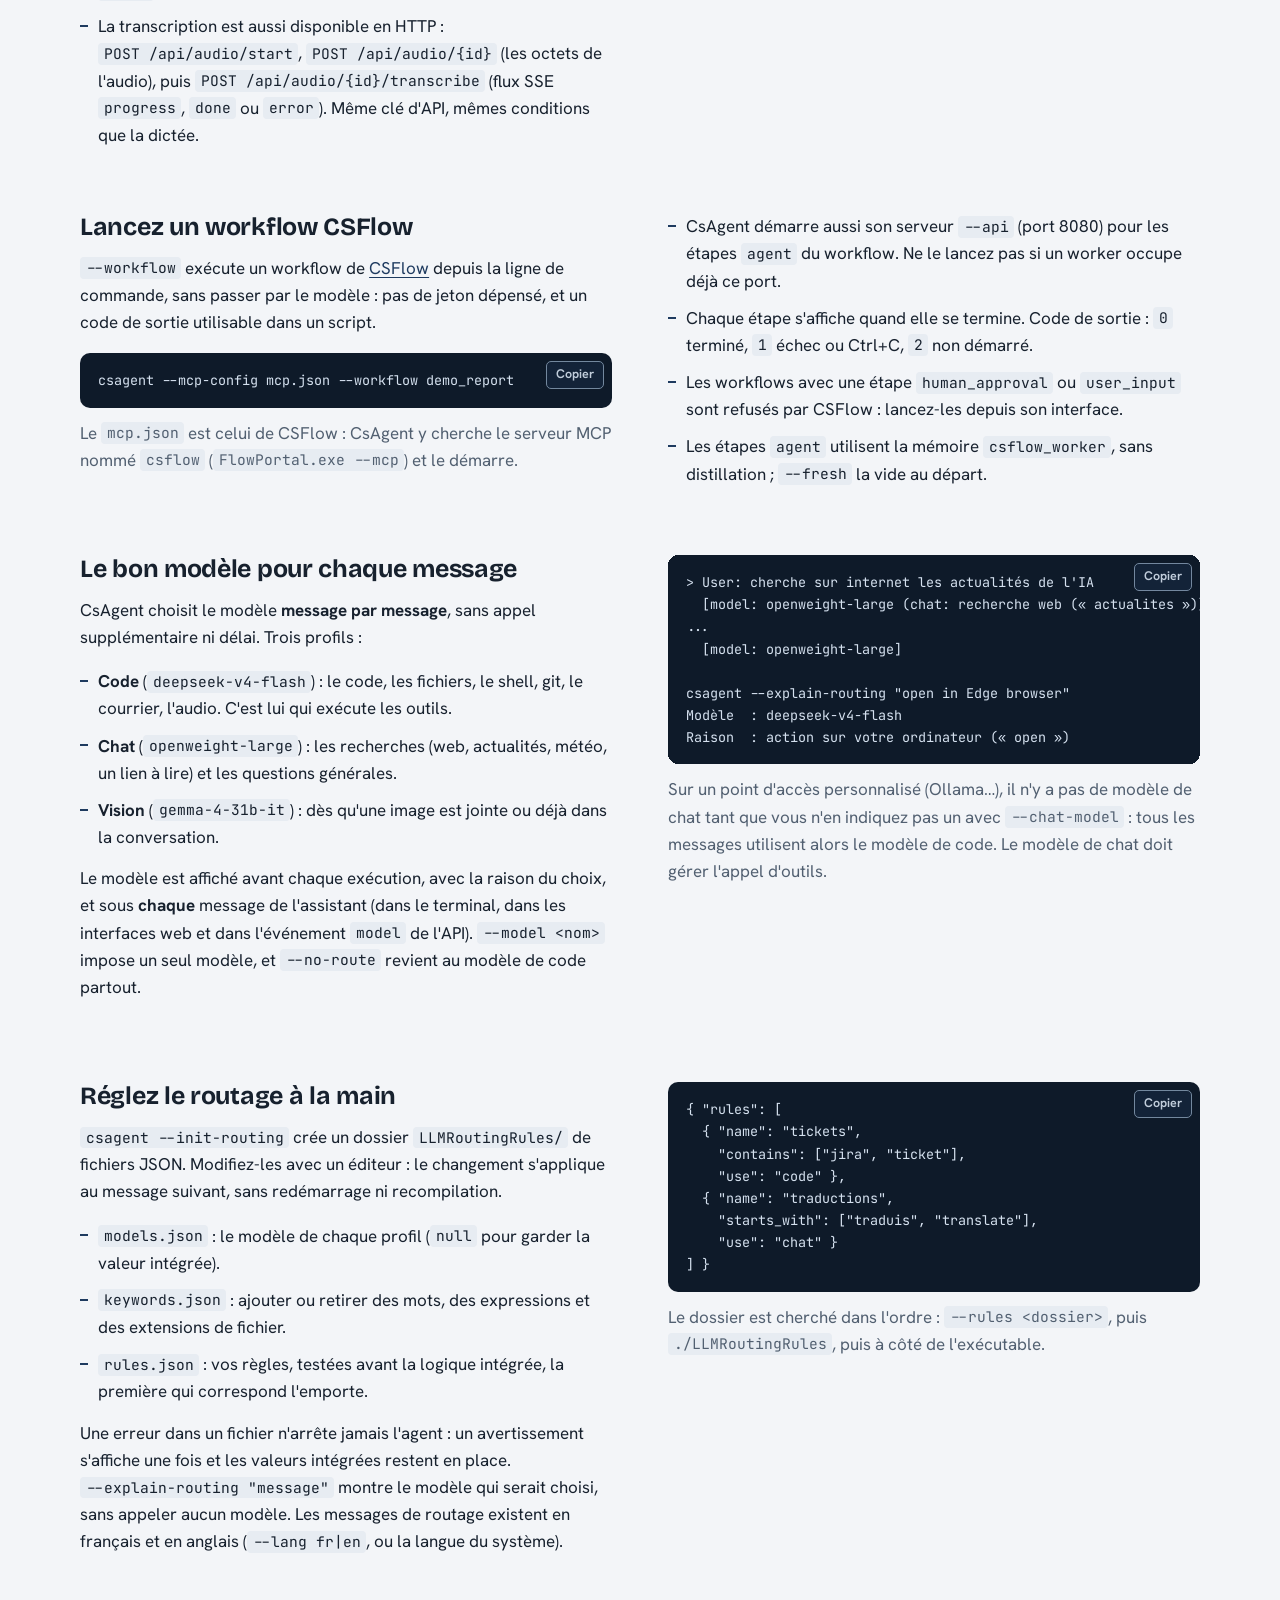
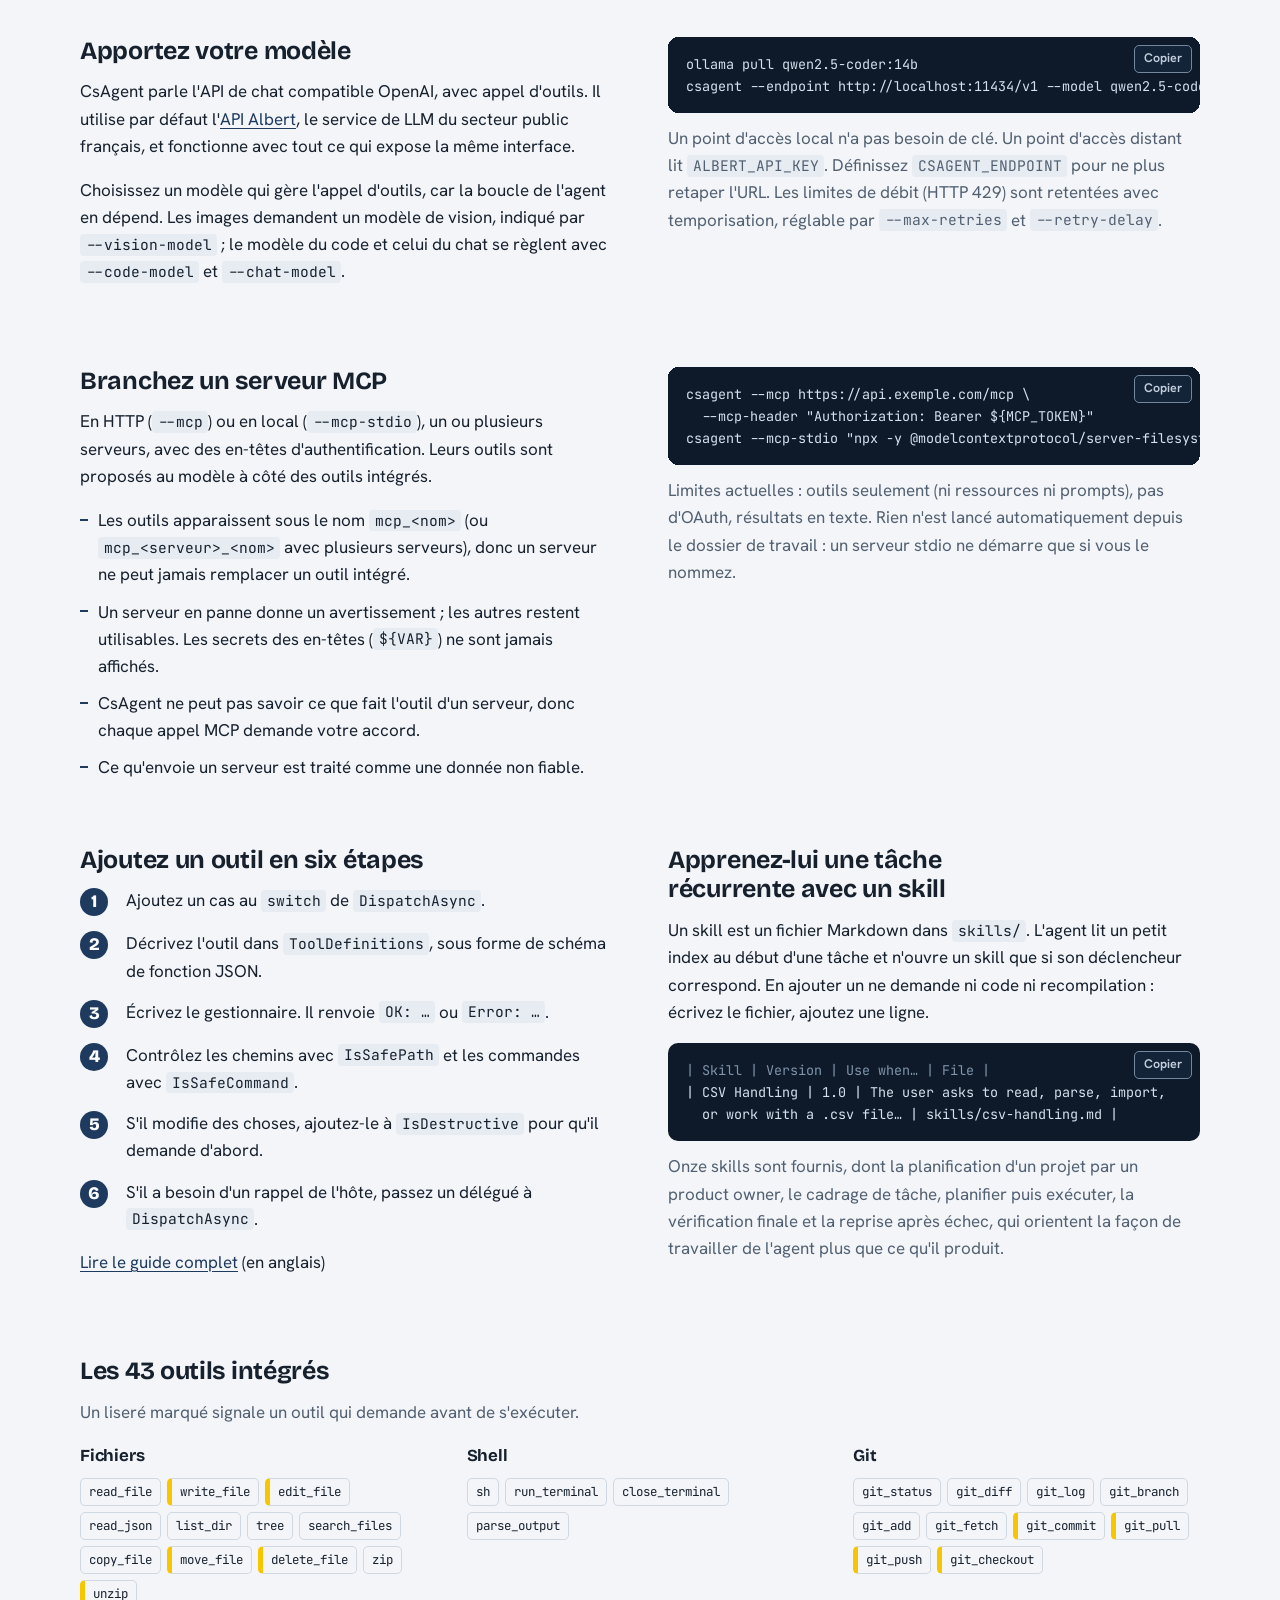
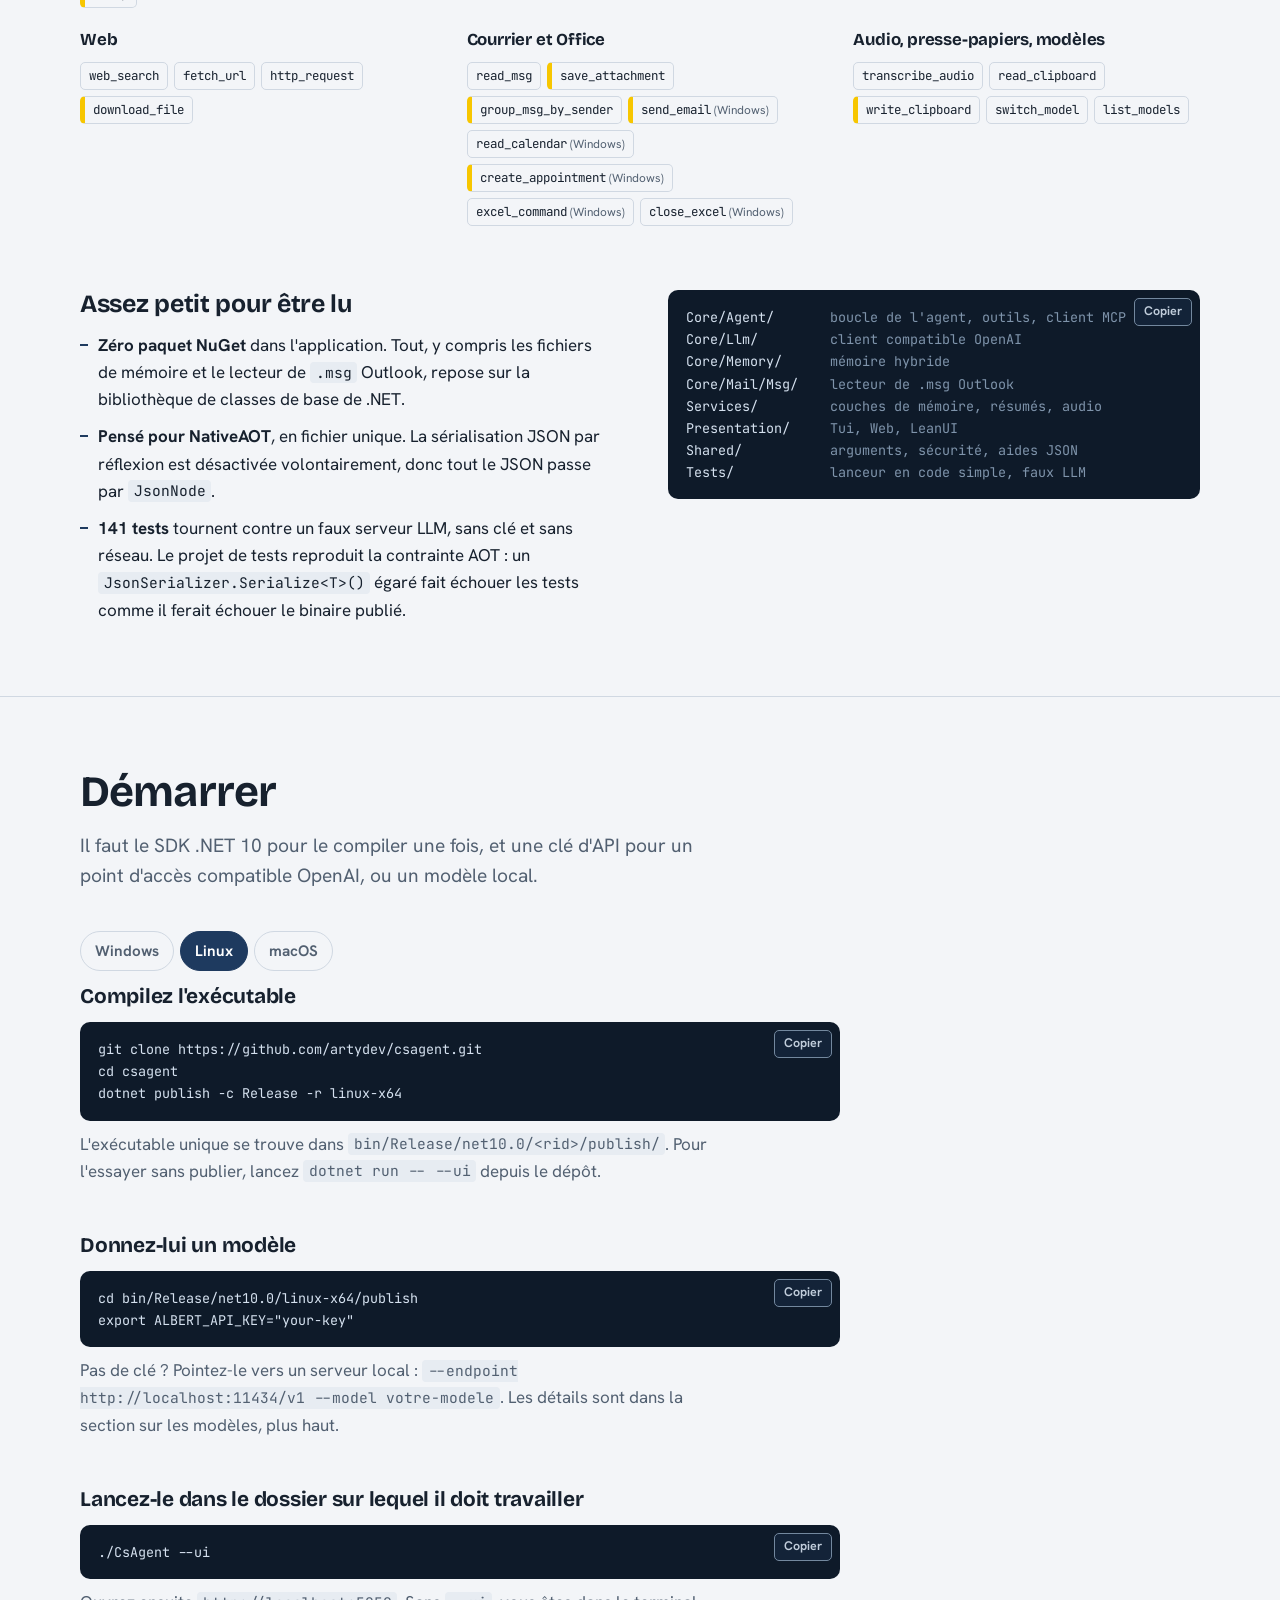
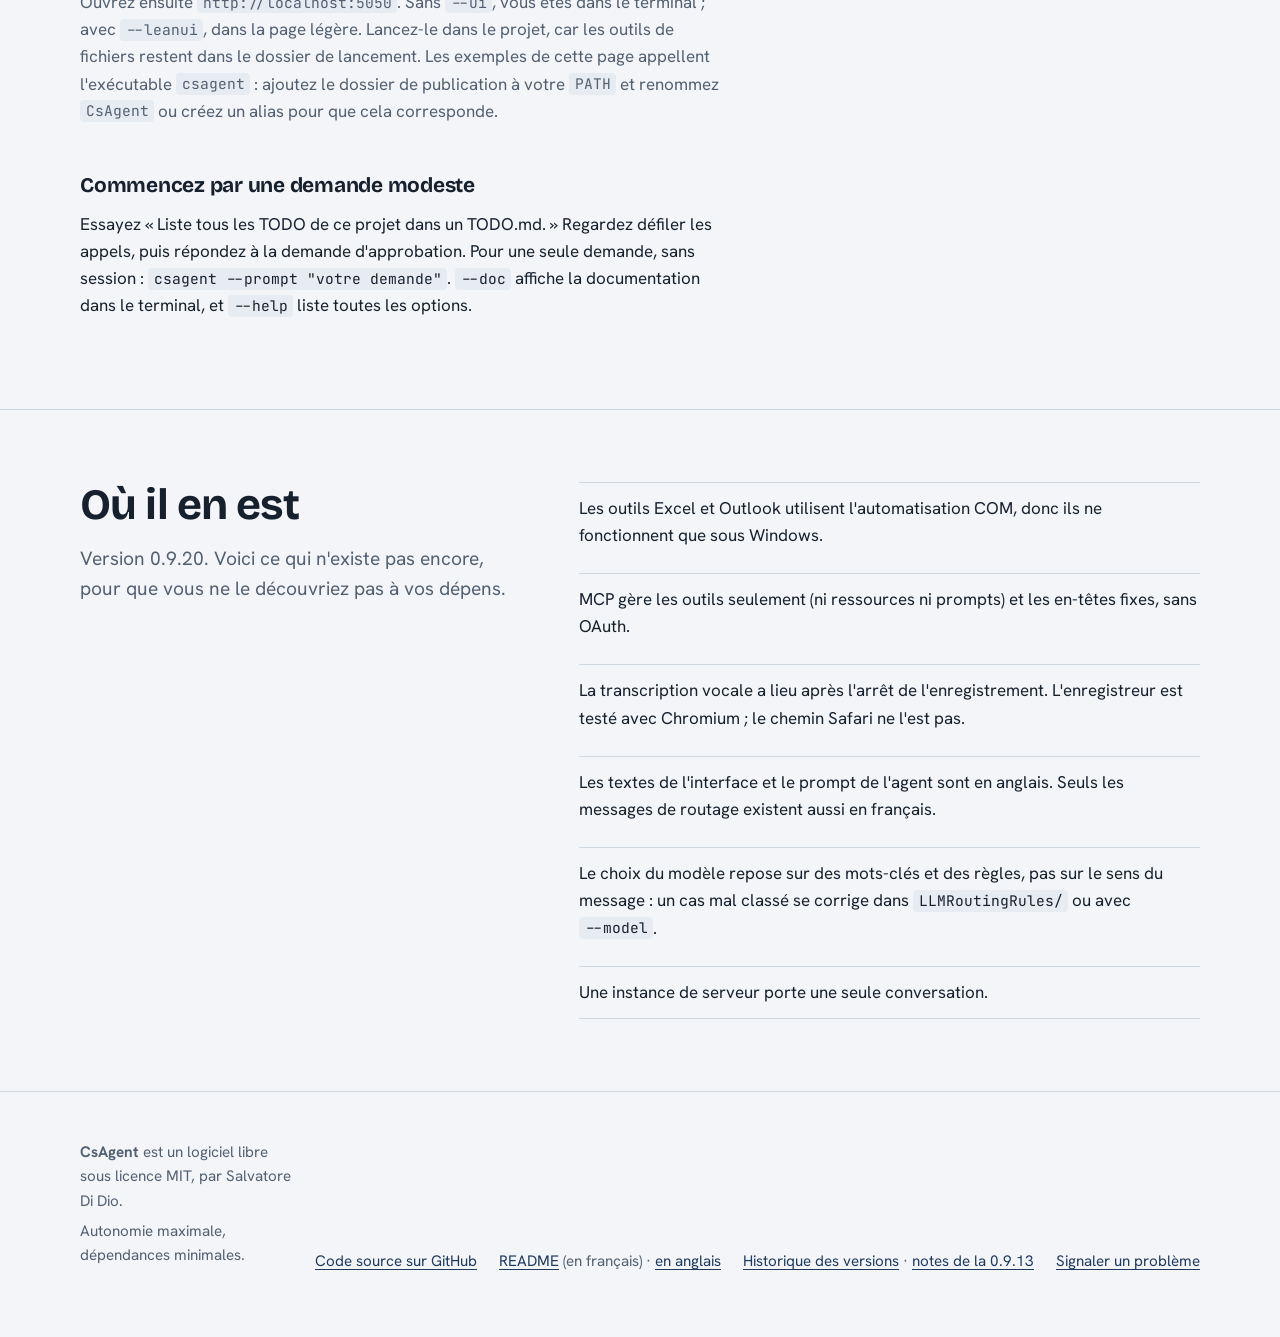
==== commit 1d805c3a: "0.9.20: recover from context-length 400, drop old images" ====
--- a/docs/index.html
+++ b/docs/index.html
@@ -531,7 +531,7 @@
     <div class="split wide-right">
       <div class="sec-head" style="margin:0">
         <h2 id="status-h">Où il en est</h2>
-        <p class="lede">Version 0.9.19. Voici ce qui n'existe pas encore, pour que vous ne le découvriez pas à vos dépens.</p>
+        <p class="lede">Version 0.9.20. Voici ce qui n'existe pas encore, pour que vous ne le découvriez pas à vos dépens.</p>
       </div>
       <ul class="limits">
         <li>Les outils Excel et Outlook utilisent l'automatisation COM, donc ils ne fonctionnent que sous Windows.</li>
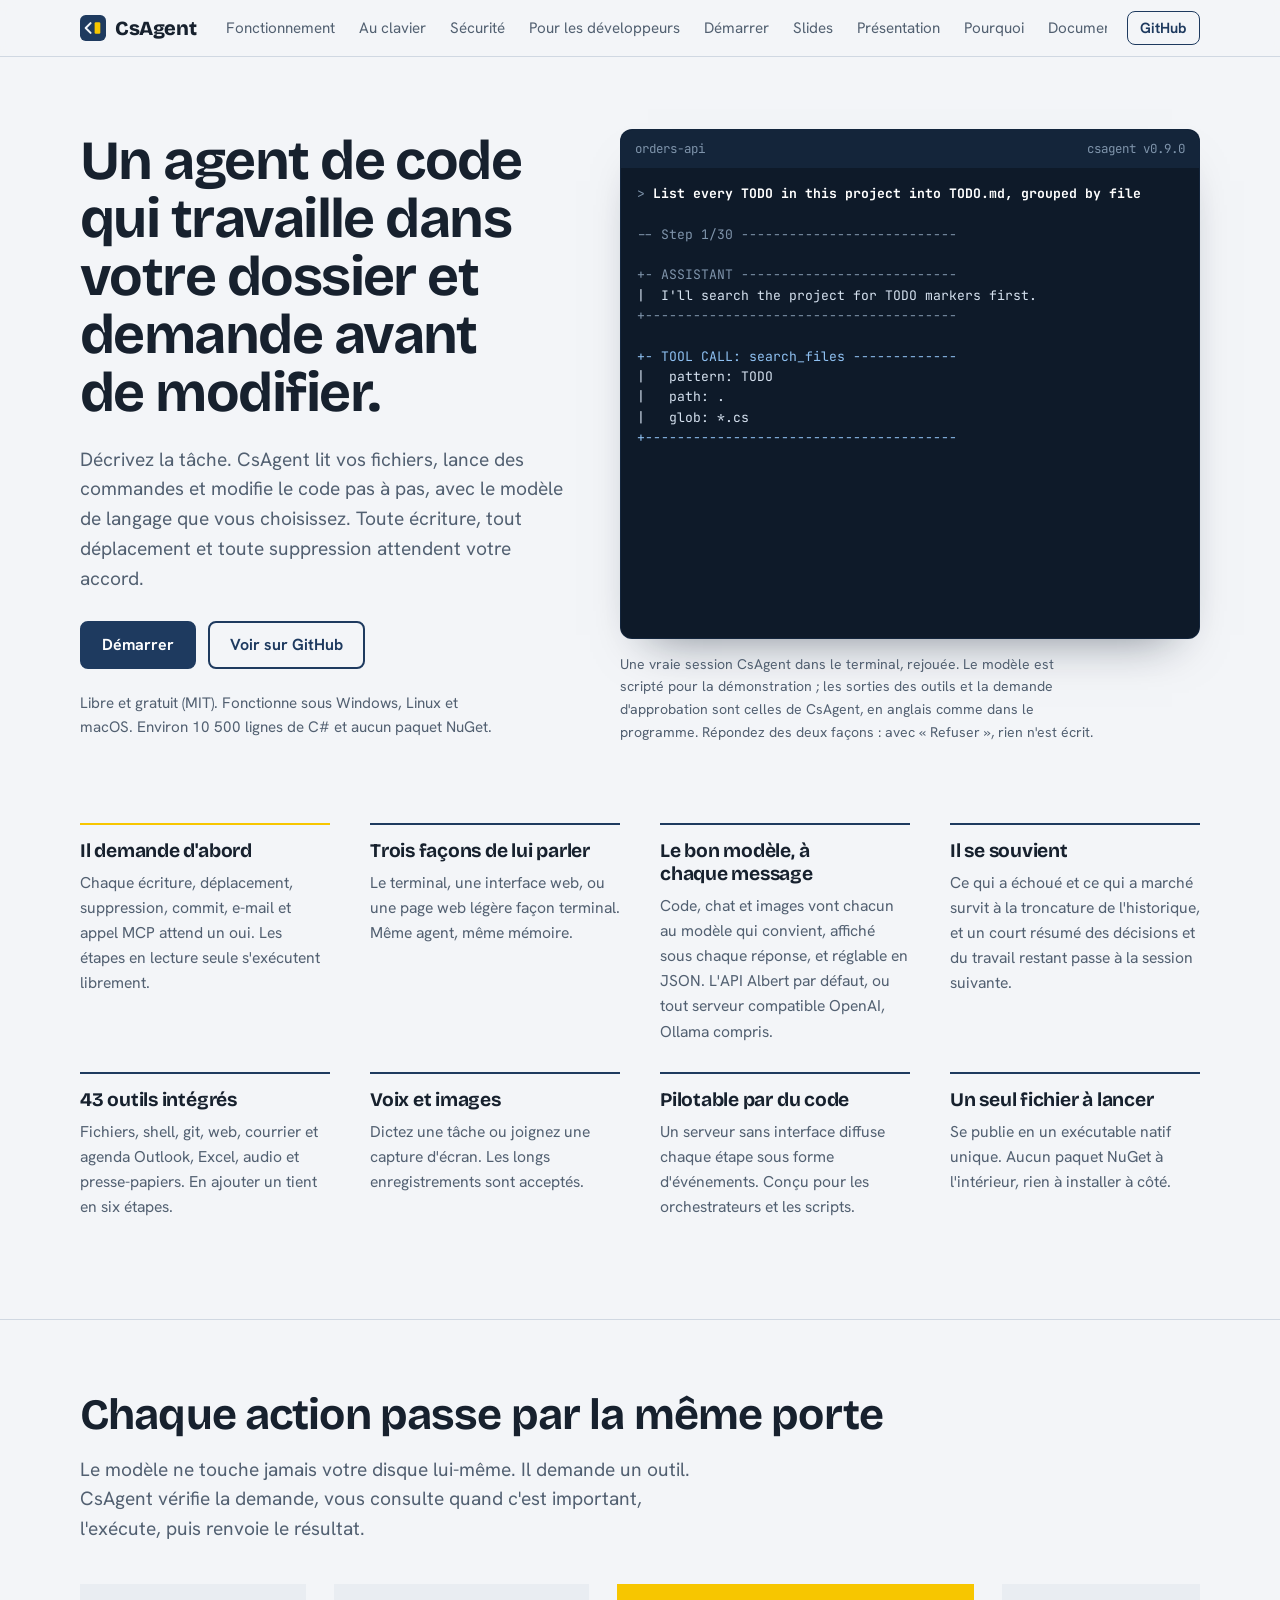
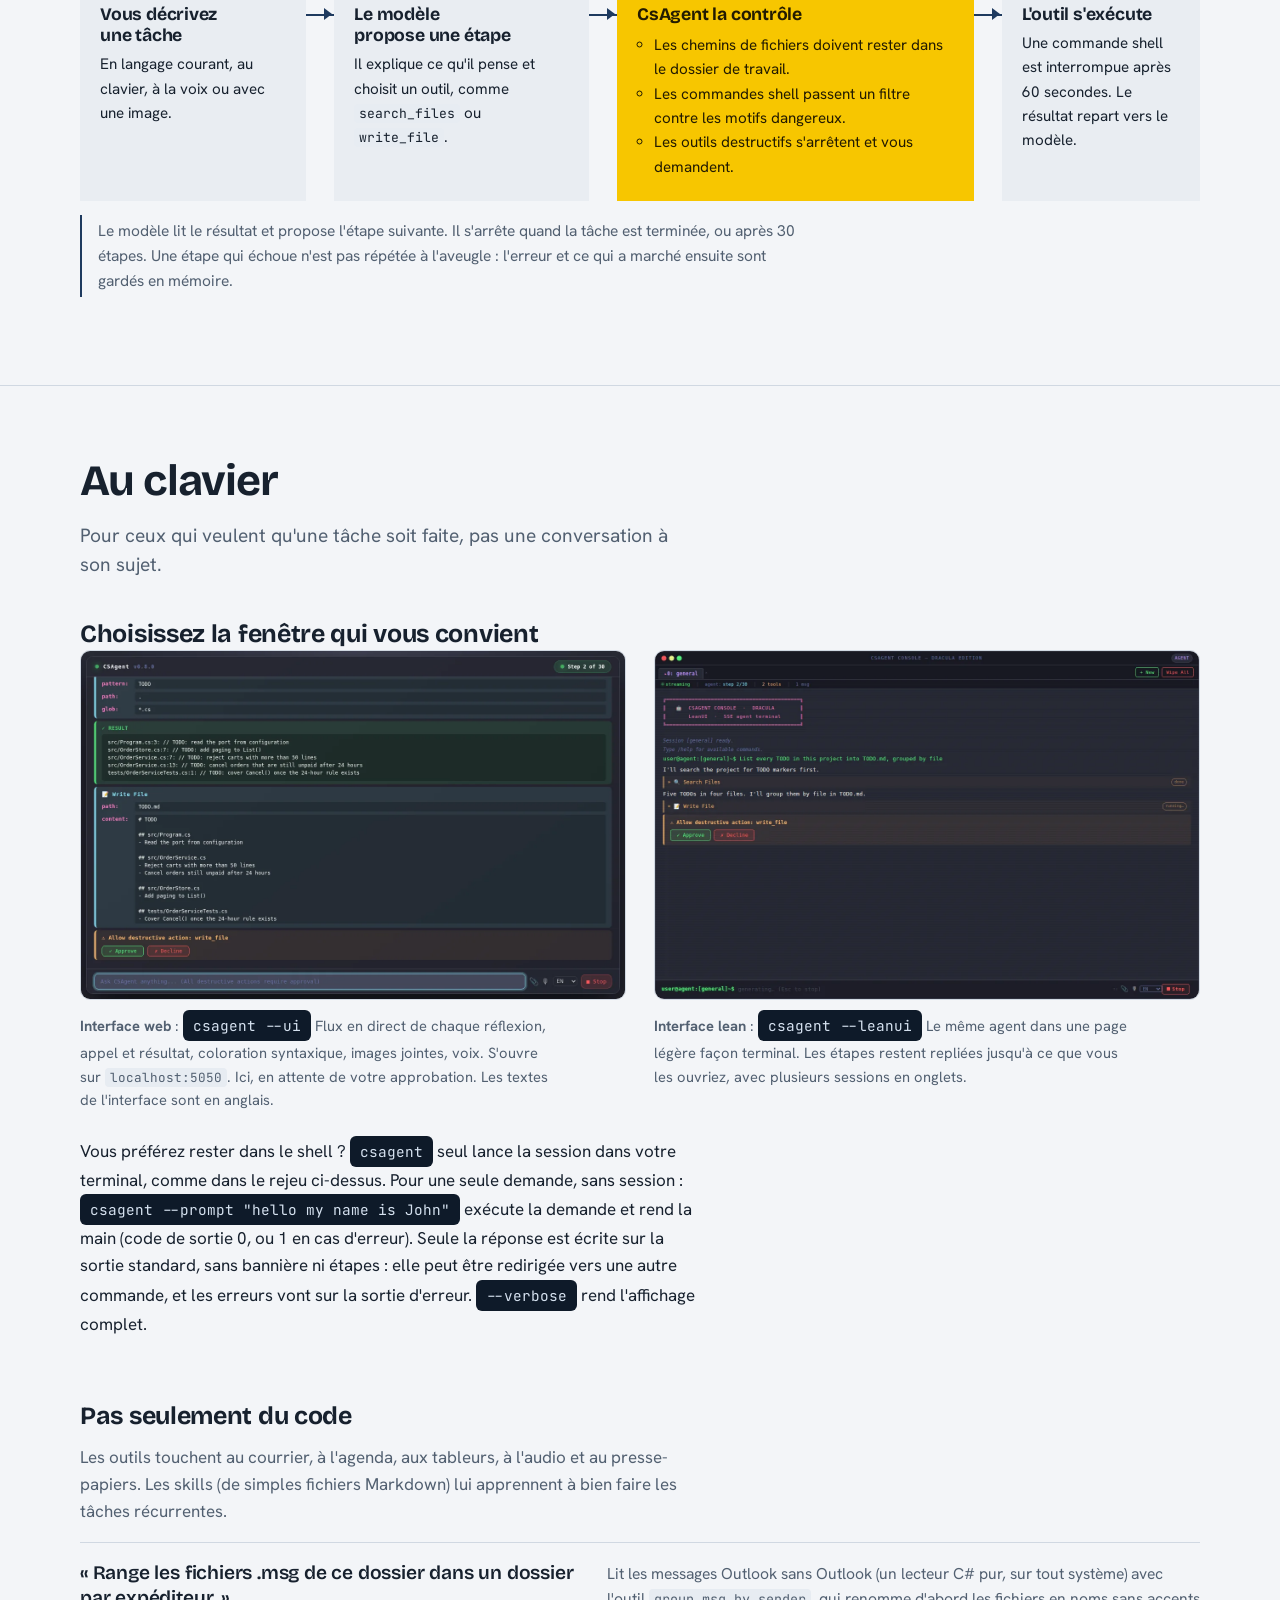
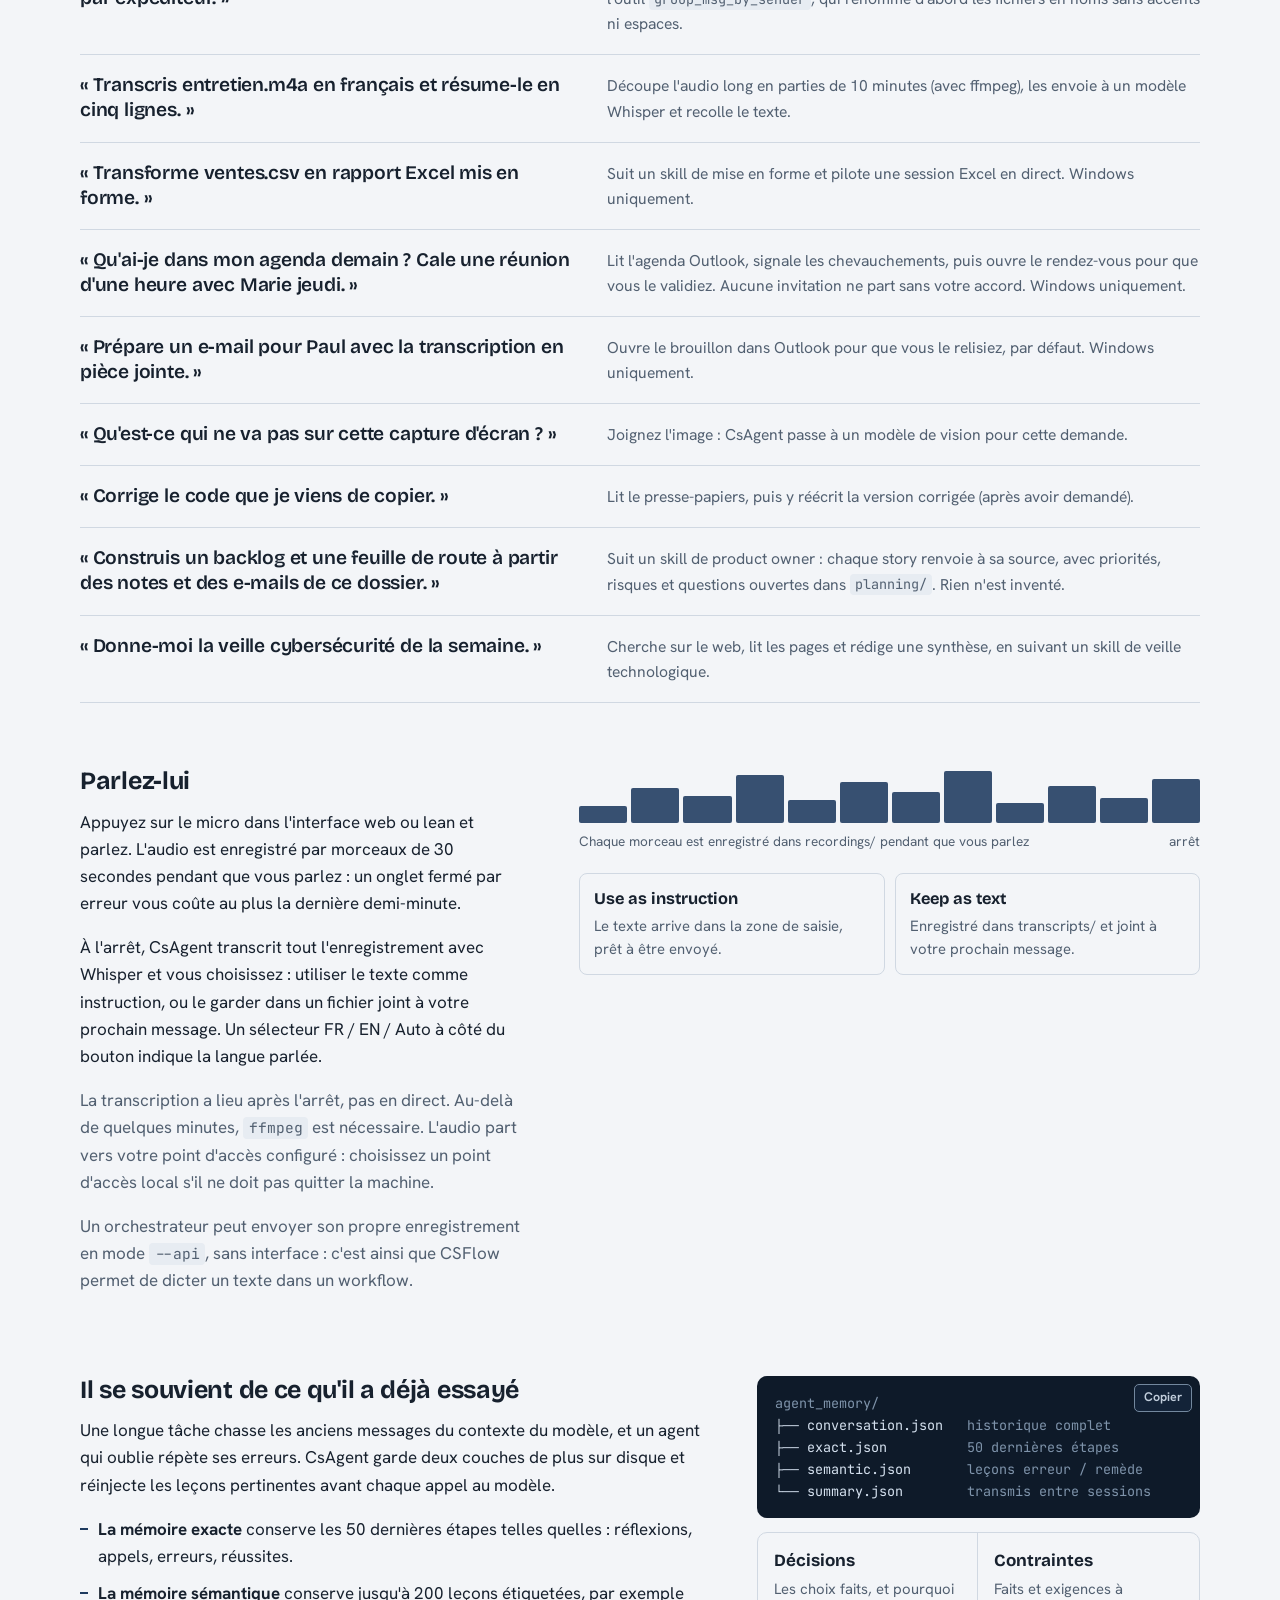
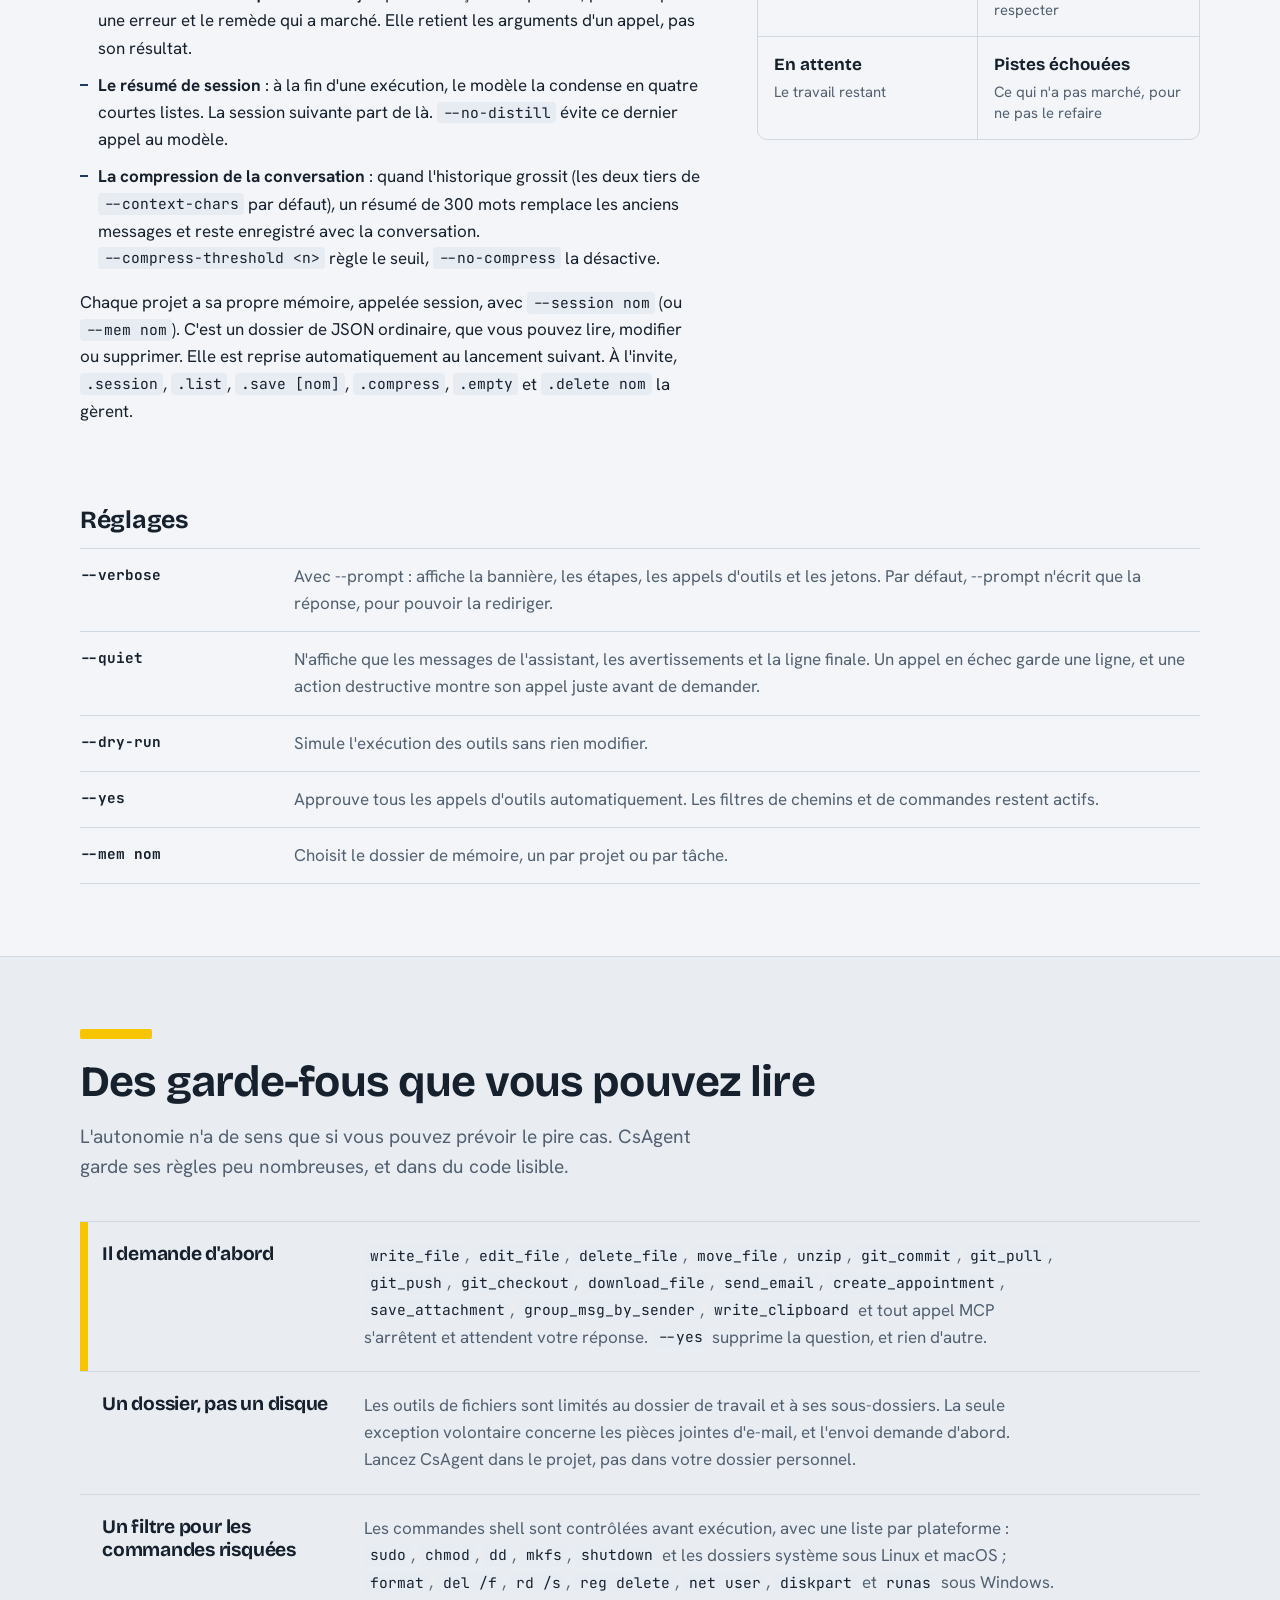
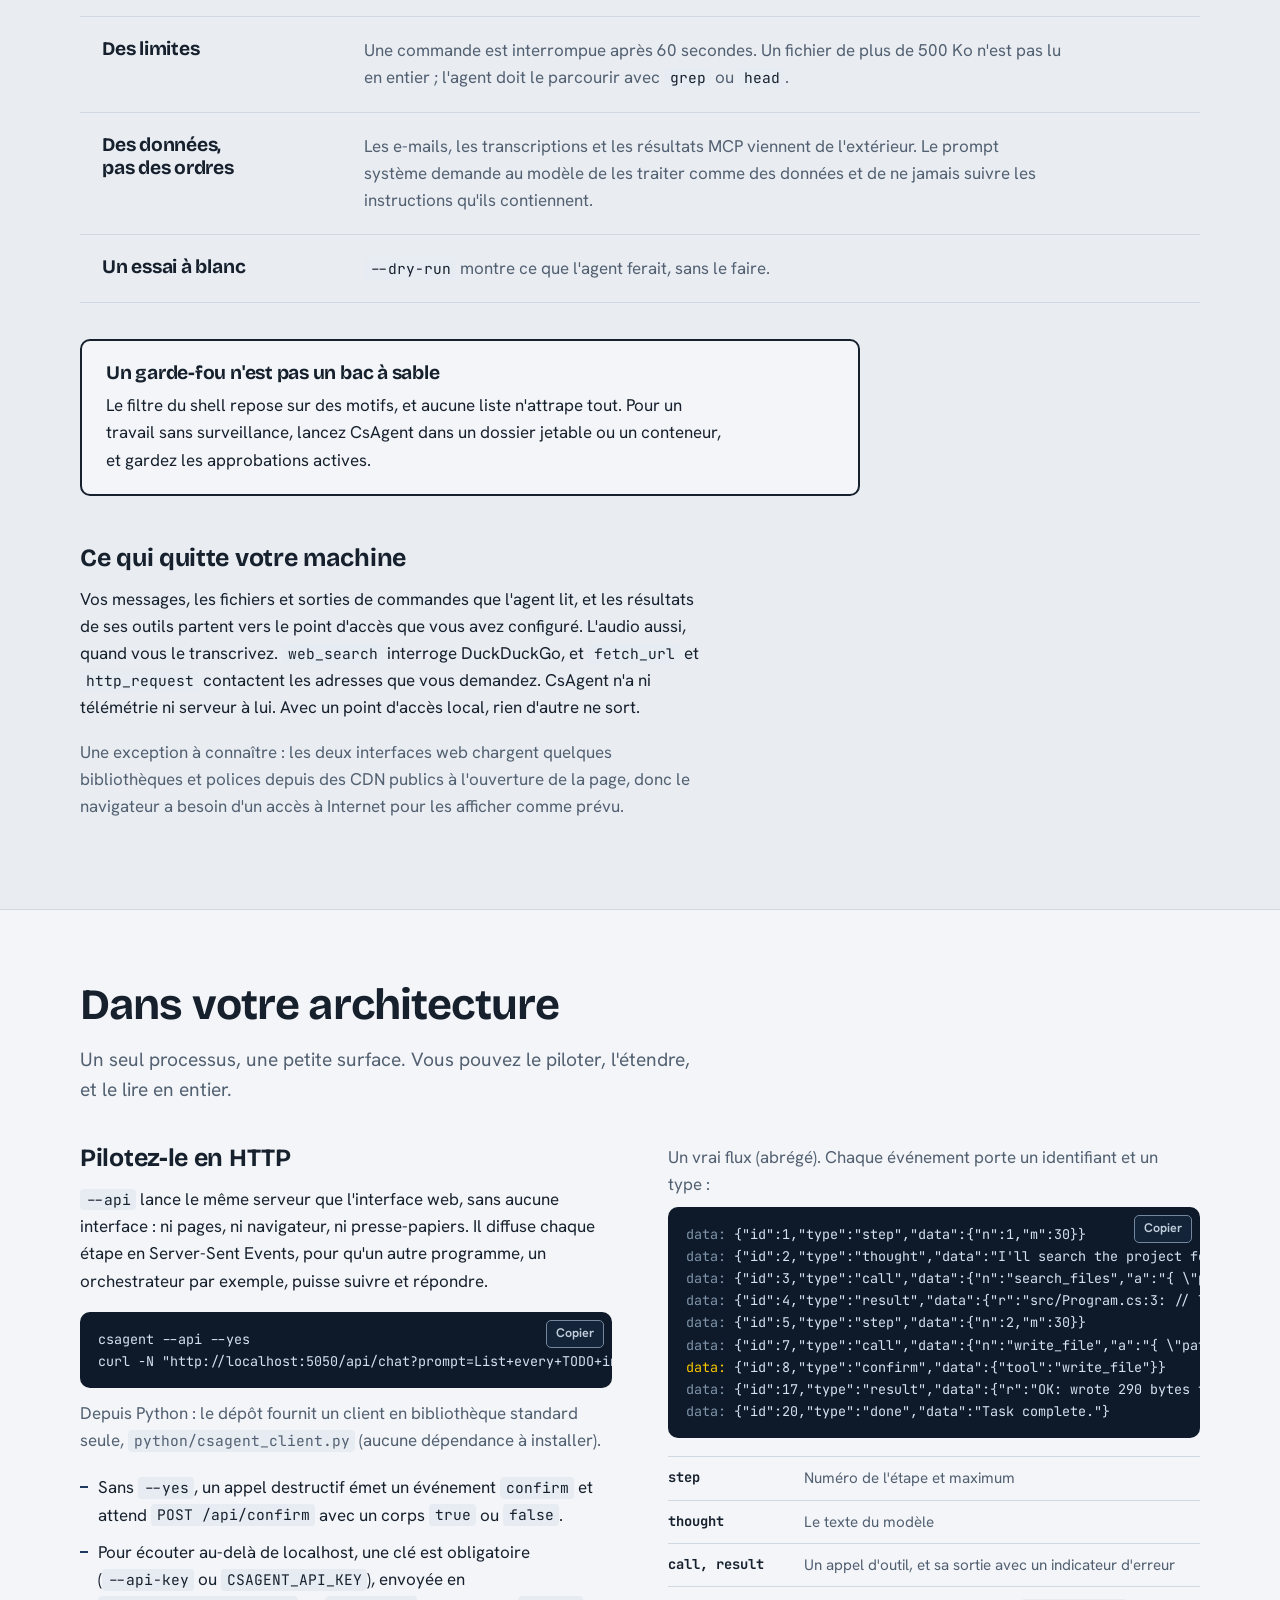
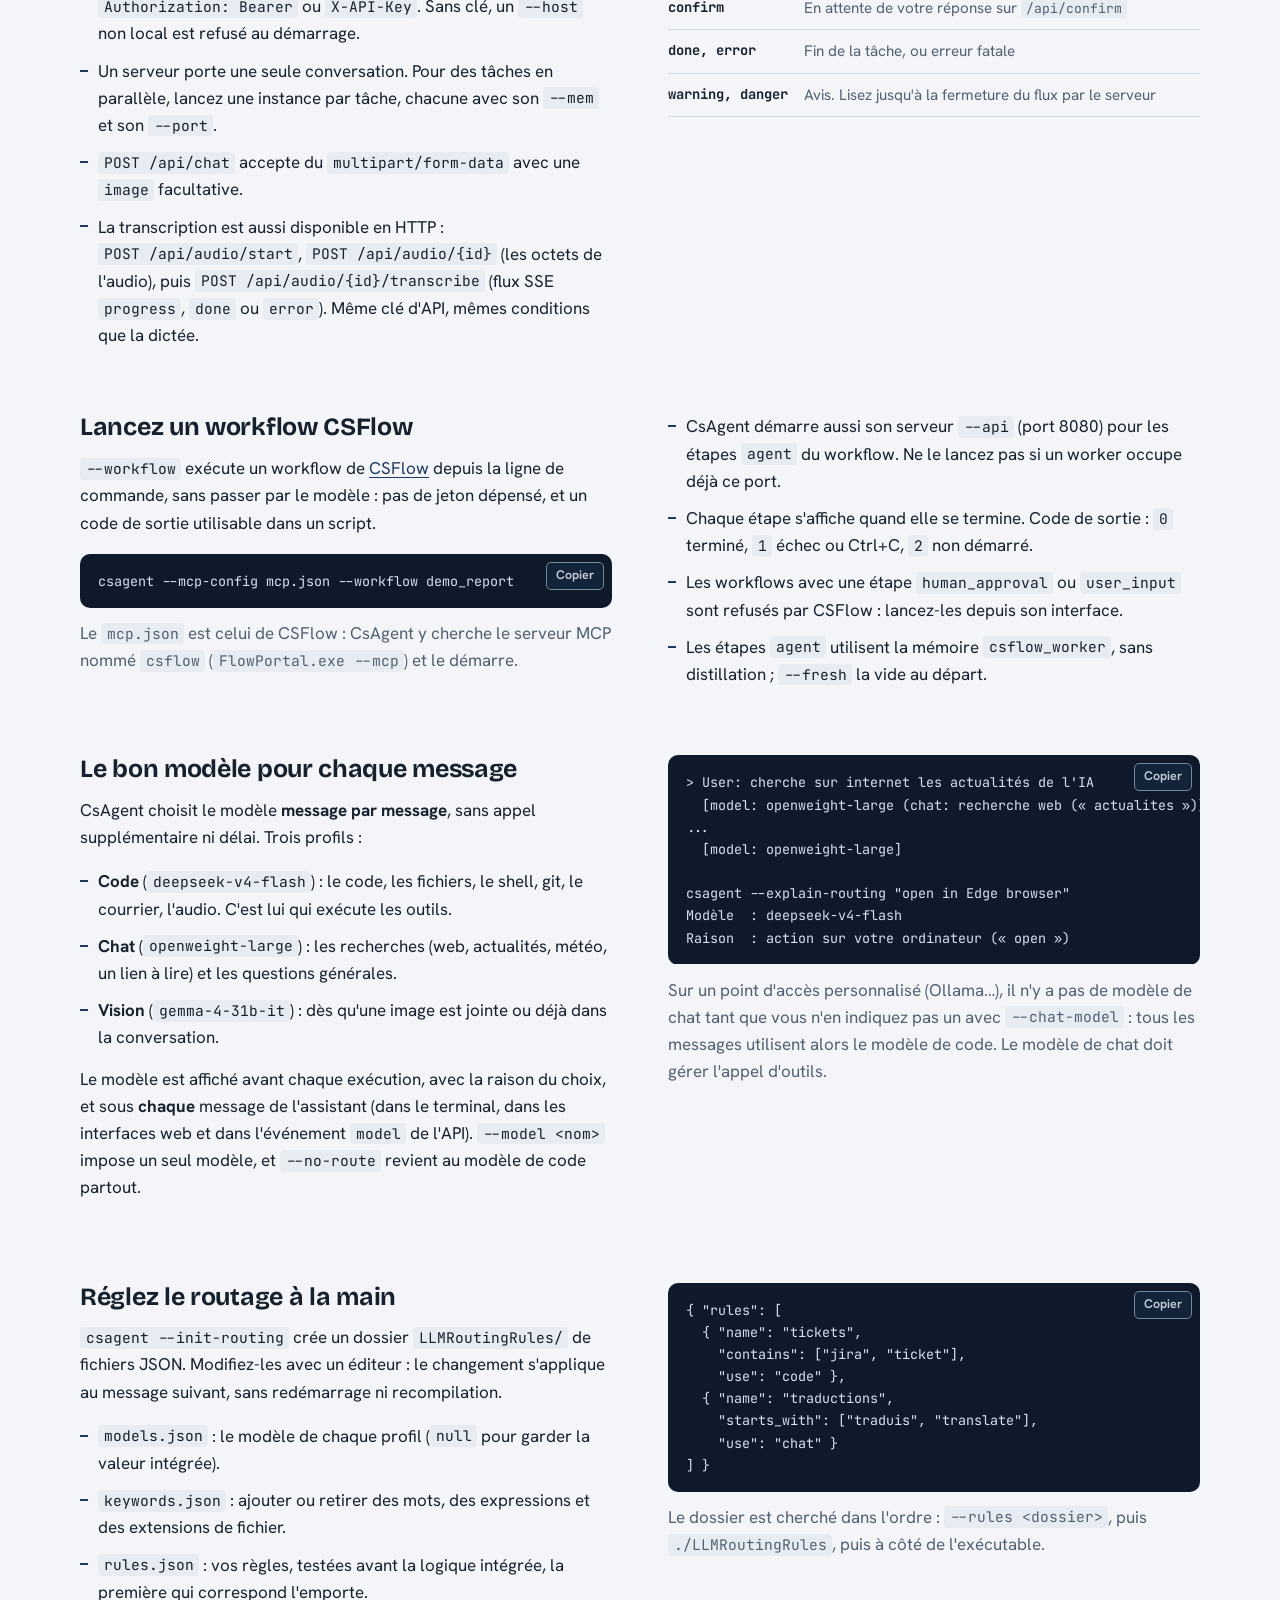
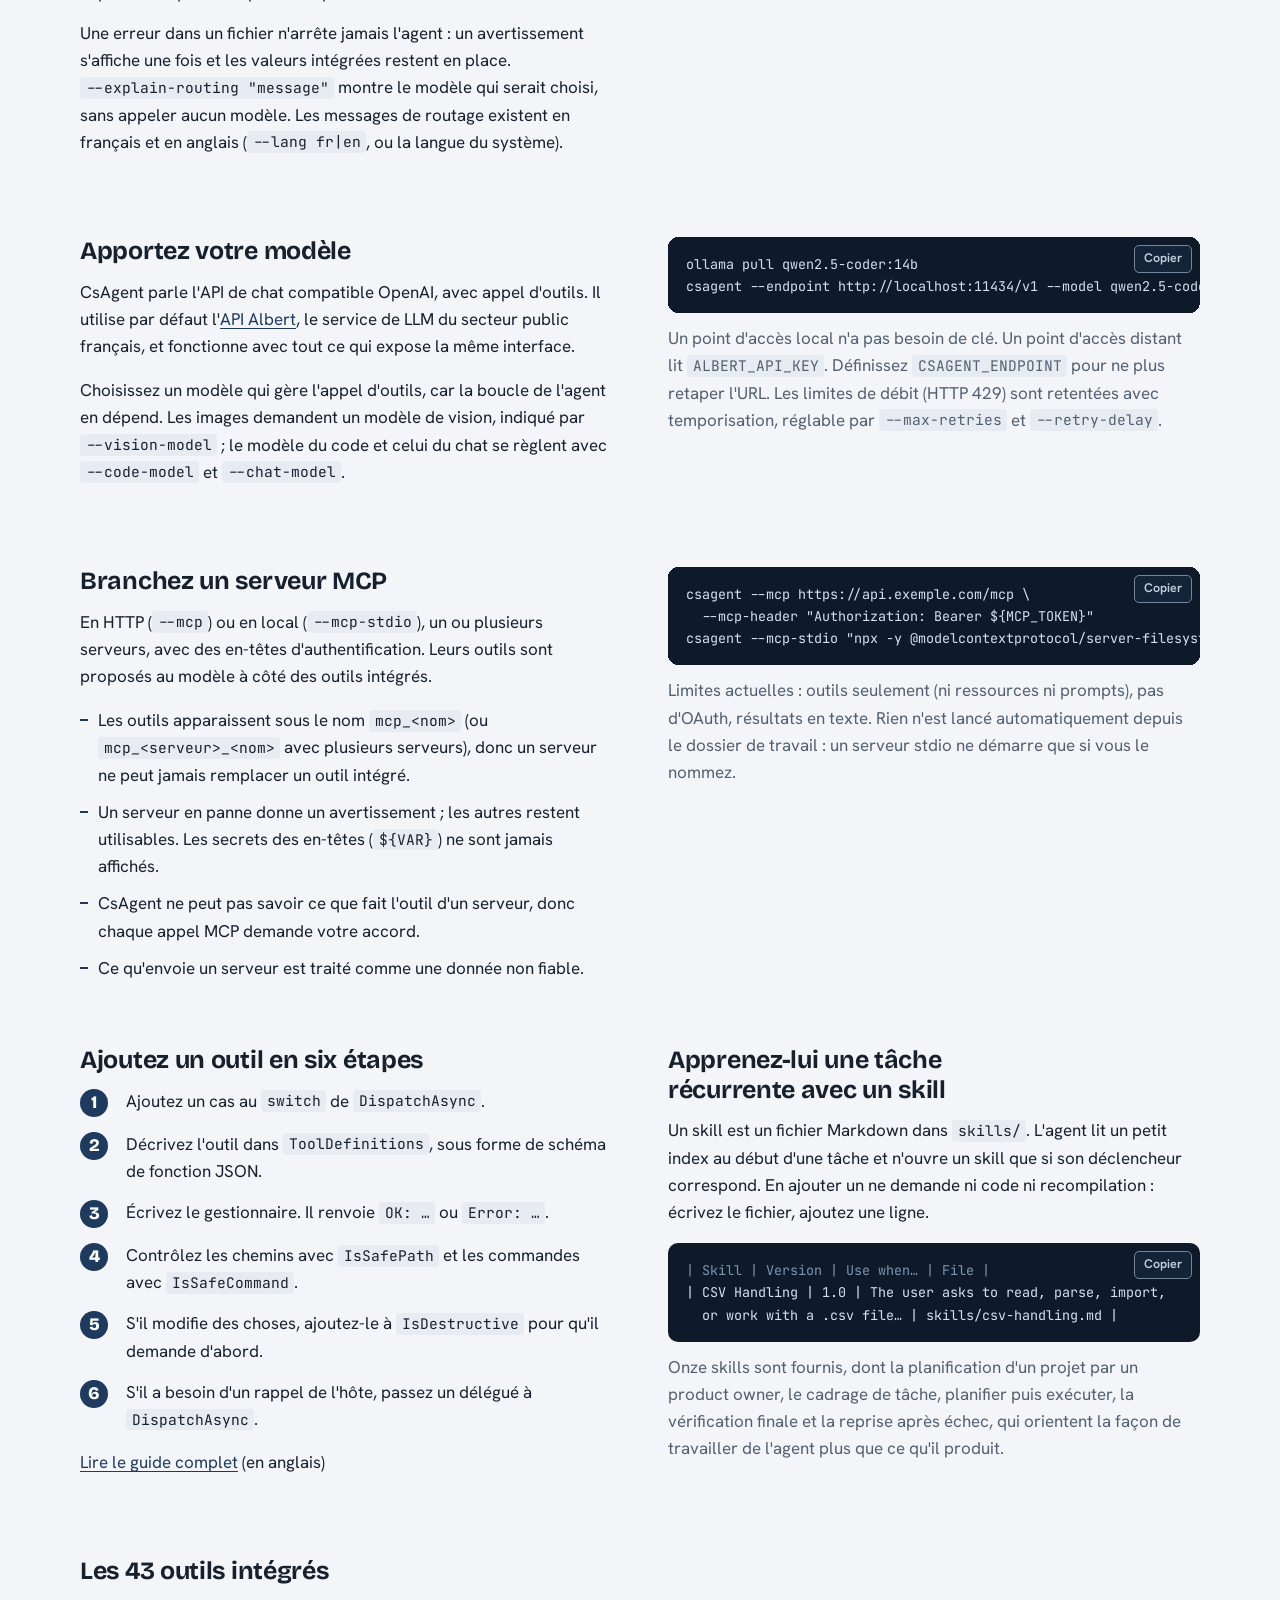
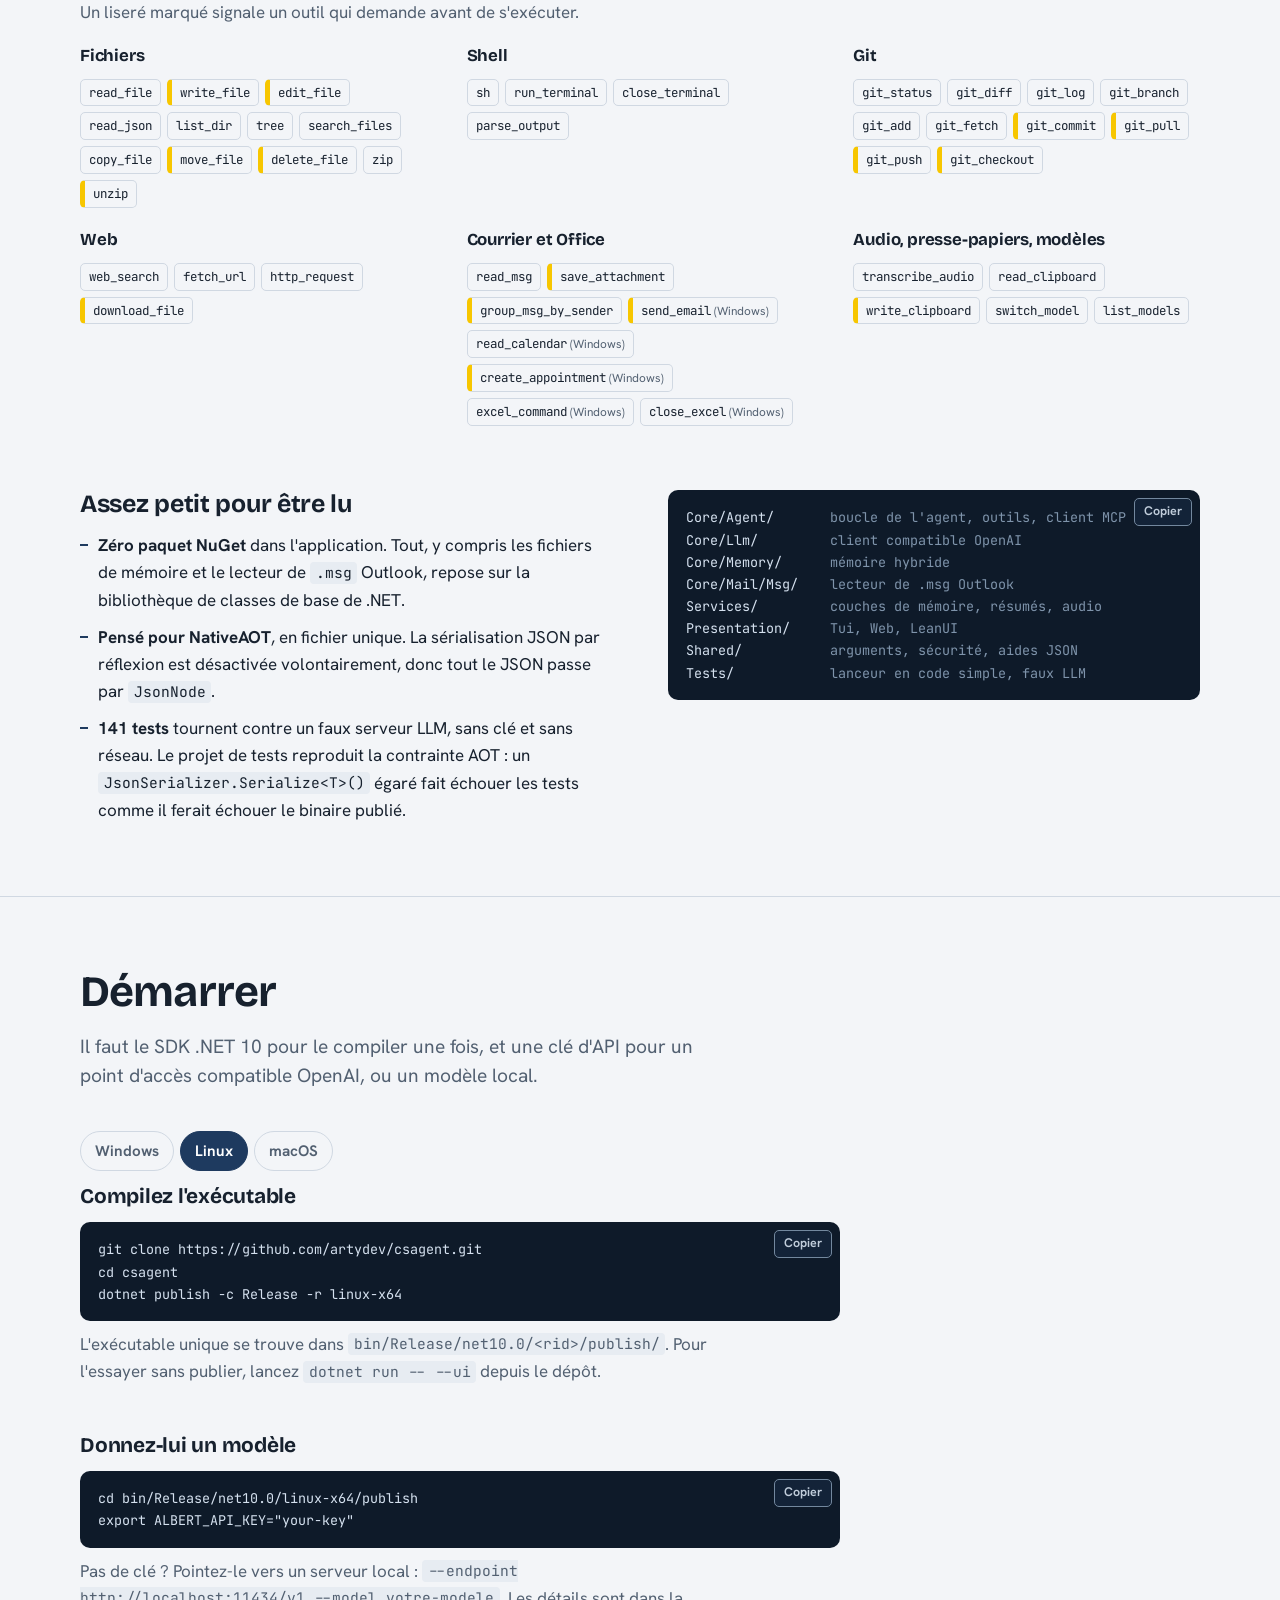
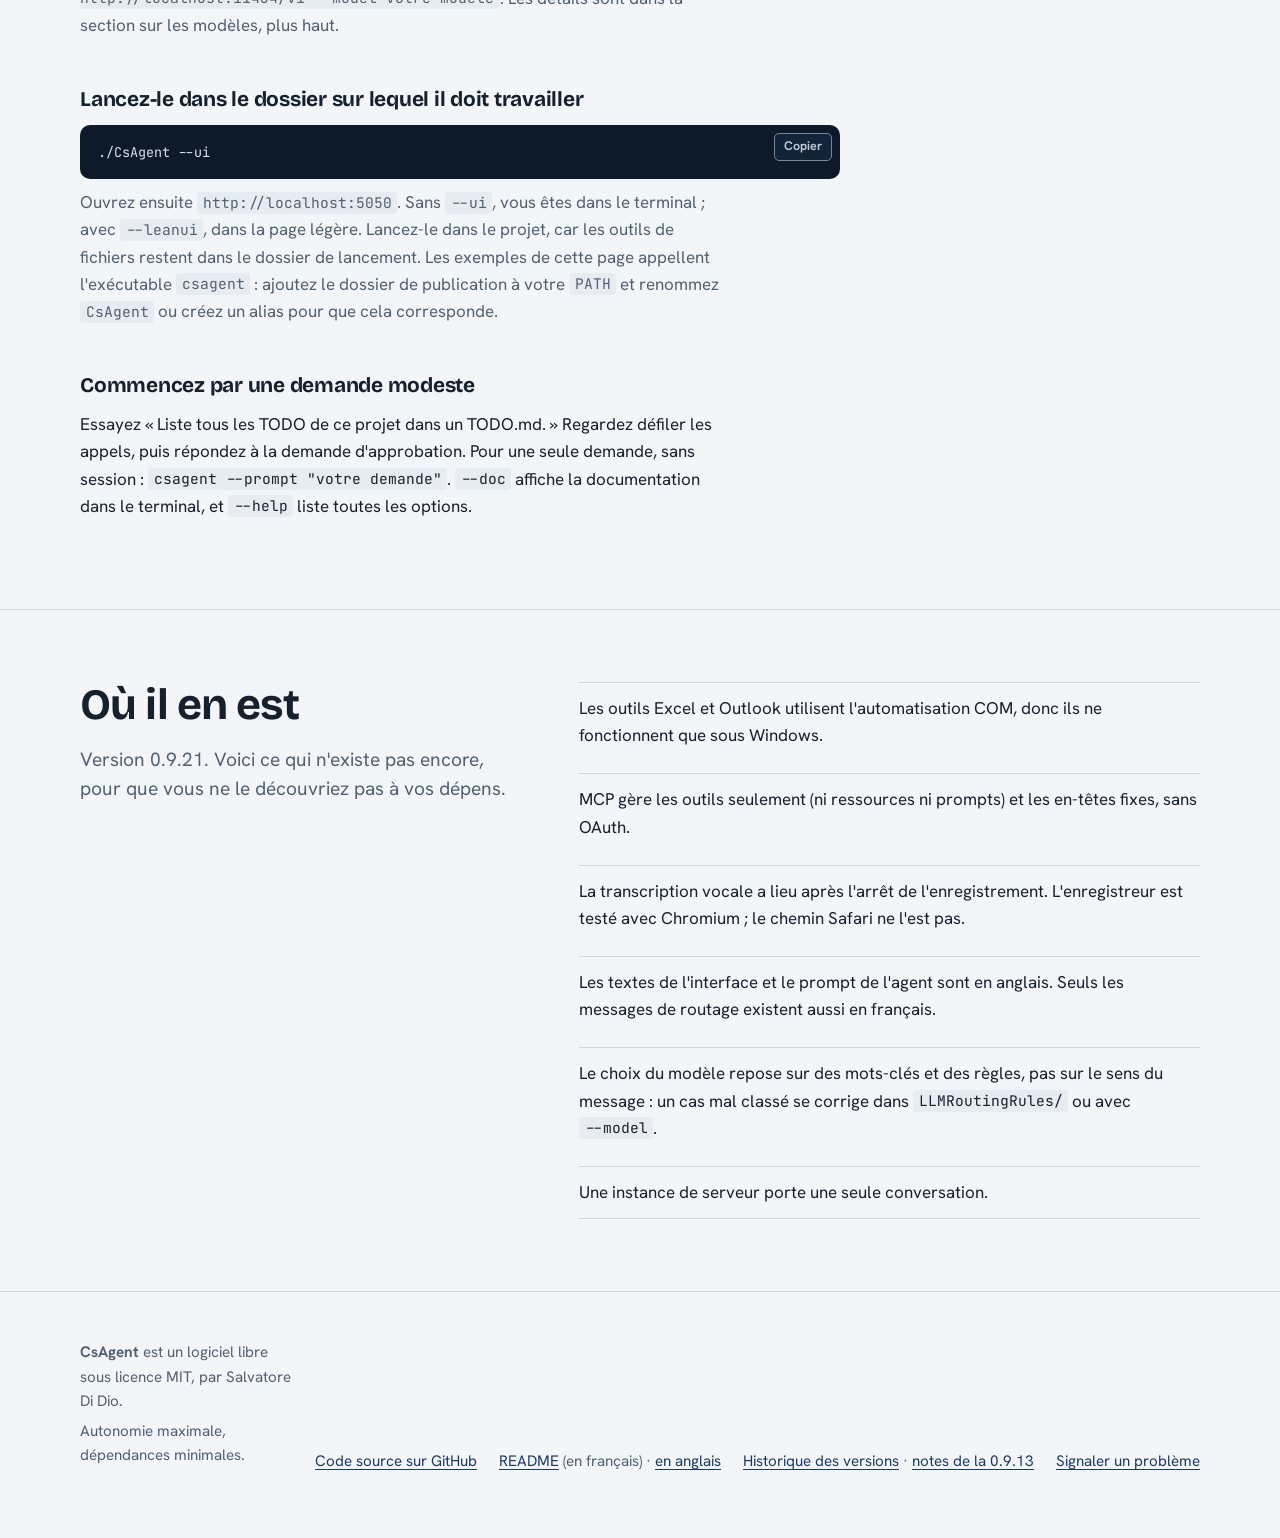
==== commit d1eeae95: "0.9.21: long sessions (compression and session commands)" ====
--- a/docs/index.html
+++ b/docs/index.html
@@ -206,8 +206,9 @@
             <li><strong>La mémoire exacte</strong> conserve les 50 dernières étapes telles quelles&nbsp;: réflexions, appels, erreurs, réussites.</li>
             <li><strong>La mémoire sémantique</strong> conserve jusqu'à 200 leçons étiquetées, par exemple une erreur et le remède qui a marché. Elle retient les arguments d'un appel, pas son résultat.</li>
             <li><strong>Le résumé de session</strong>&nbsp;: à la fin d'une exécution, le modèle la condense en quatre courtes listes. La session suivante part de là. <code>--no-distill</code> évite ce dernier appel au modèle.</li>
-          </ul>
-          <p style="margin-top:1em">Chaque projet a sa propre mémoire avec <code>--mem nom</code>. C'est un dossier de JSON ordinaire, que vous pouvez lire, modifier ou supprimer.</p>
+            <li><strong>La compression de la conversation</strong>&nbsp;: quand l'historique grossit (les deux tiers de <code>--context-chars</code> par défaut), un résumé de 300&nbsp;mots remplace les anciens messages et reste enregistré avec la conversation. <code>--compress-threshold &lt;n&gt;</code> règle le seuil, <code>--no-compress</code> la désactive.</li>
+          </ul>
+          <p style="margin-top:1em">Chaque projet a sa propre mémoire, appelée session, avec <code>--session nom</code> (ou <code>--mem nom</code>). C'est un dossier de JSON ordinaire, que vous pouvez lire, modifier ou supprimer. Elle est reprise automatiquement au lancement suivant. À l'invite, <code>.session</code>, <code>.list</code>, <code>.save [nom]</code>, <code>.compress</code>, <code>.empty</code> et <code>.delete nom</code> la gèrent.</p>
         </div>
         <div>
           <div class="pre-wrap"><pre class="pre"><span class="d">agent_memory/</span>
@@ -531,7 +532,7 @@
     <div class="split wide-right">
       <div class="sec-head" style="margin:0">
         <h2 id="status-h">Où il en est</h2>
-        <p class="lede">Version 0.9.20. Voici ce qui n'existe pas encore, pour que vous ne le découvriez pas à vos dépens.</p>
+        <p class="lede">Version 0.9.21. Voici ce qui n'existe pas encore, pour que vous ne le découvriez pas à vos dépens.</p>
       </div>
       <ul class="limits">
         <li>Les outils Excel et Outlook utilisent l'automatisation COM, donc ils ne fonctionnent que sous Windows.</li>
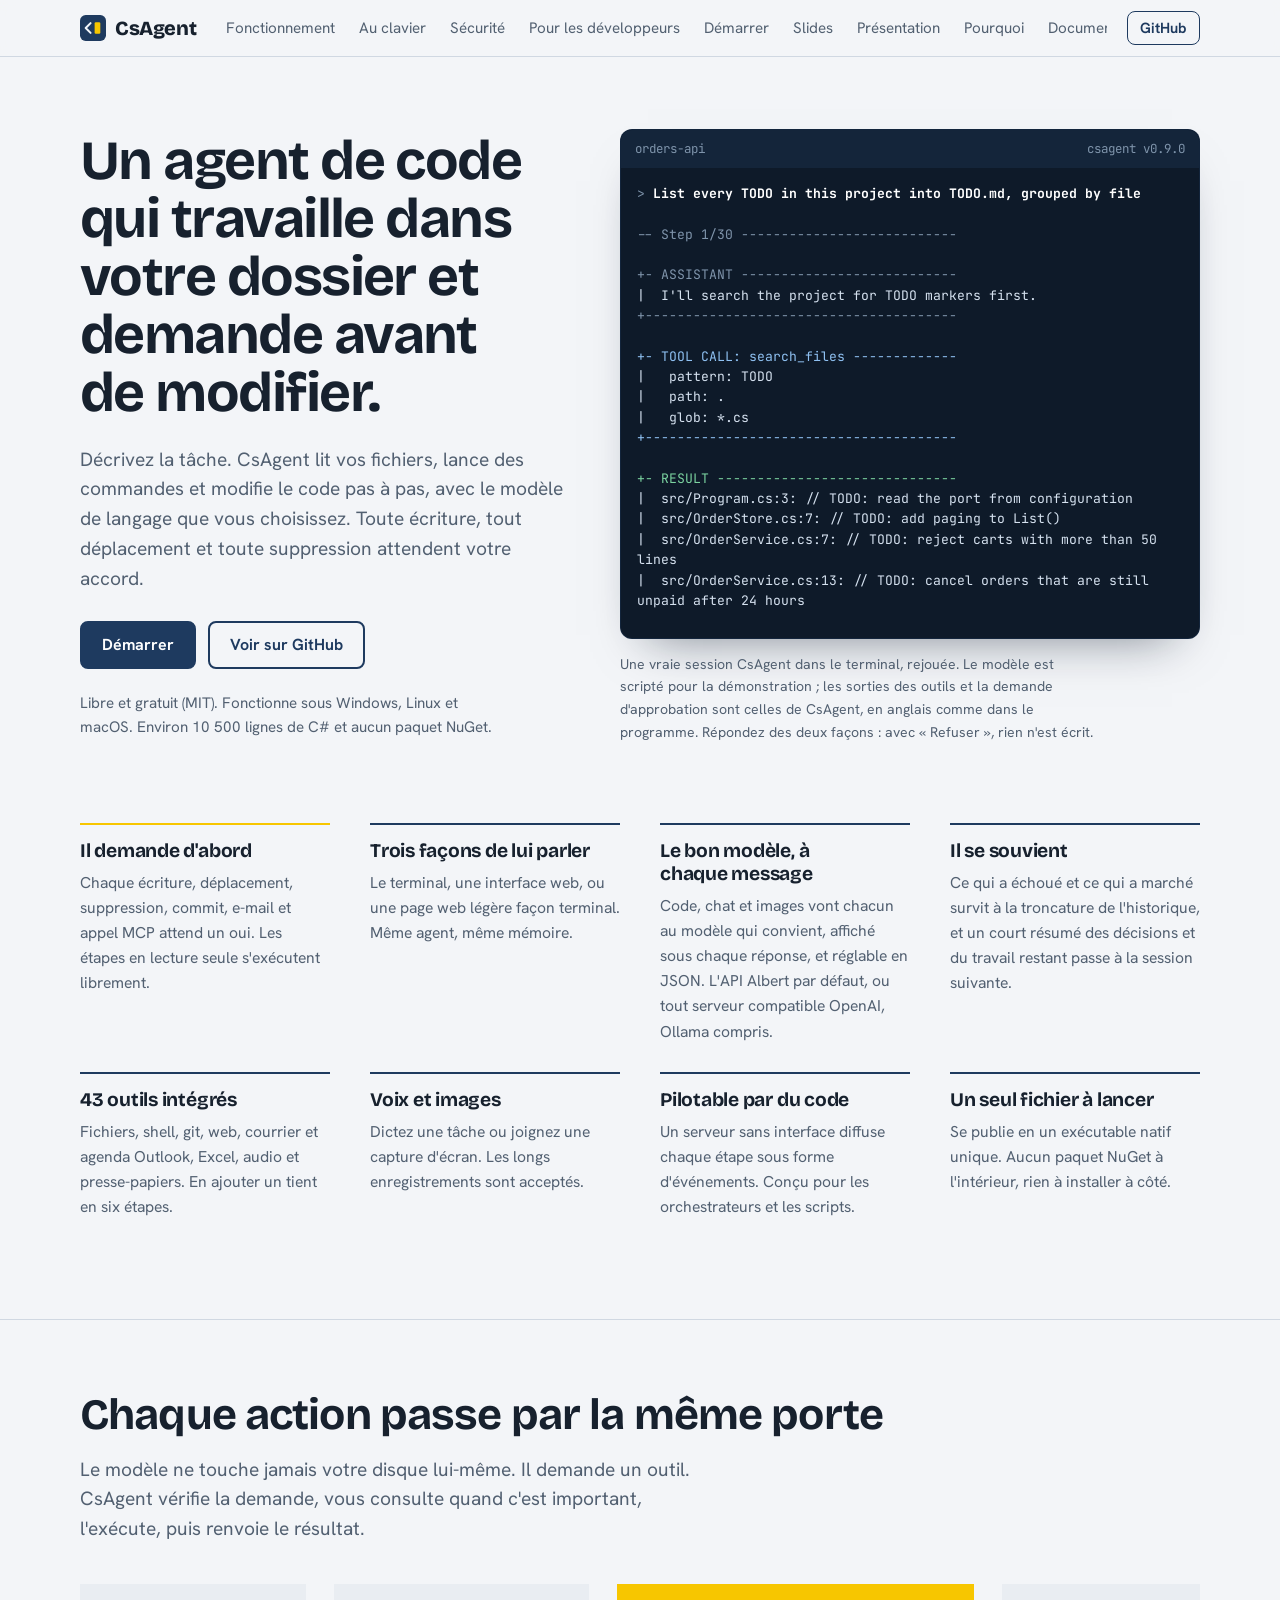
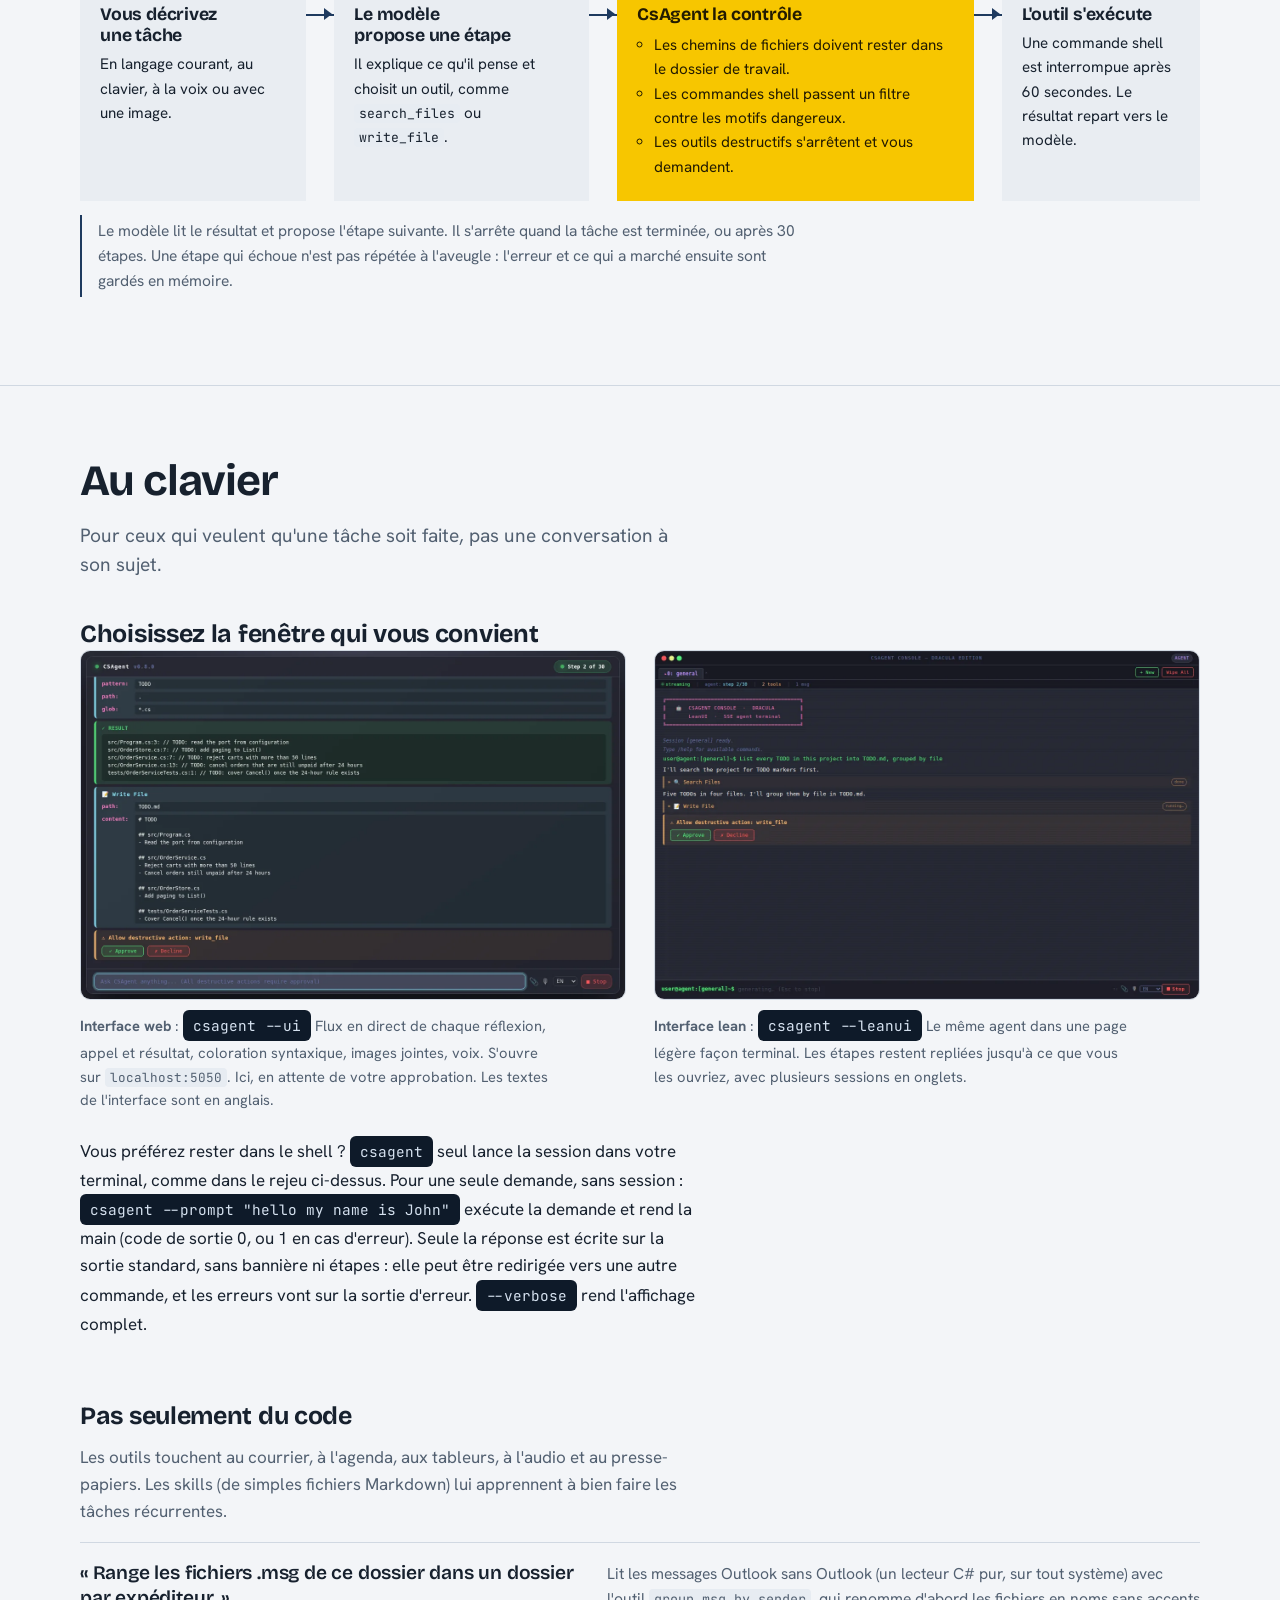
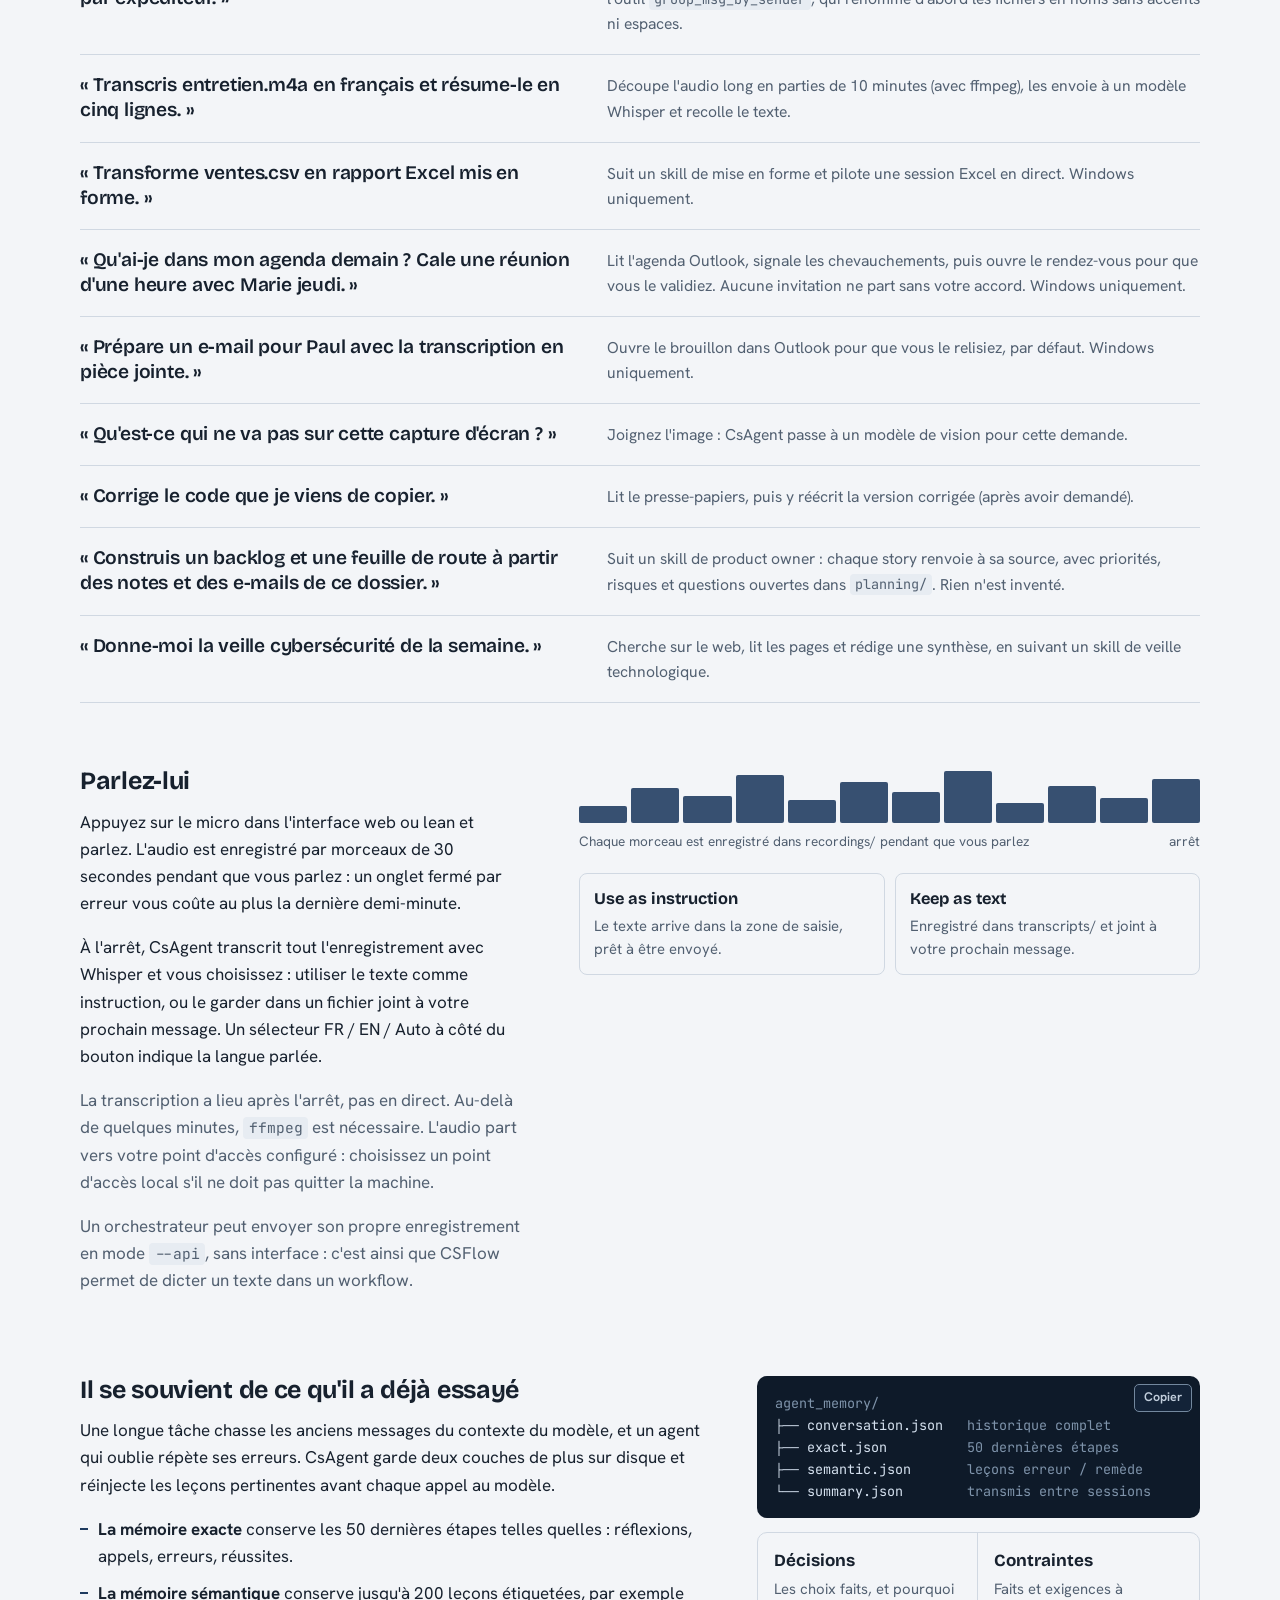
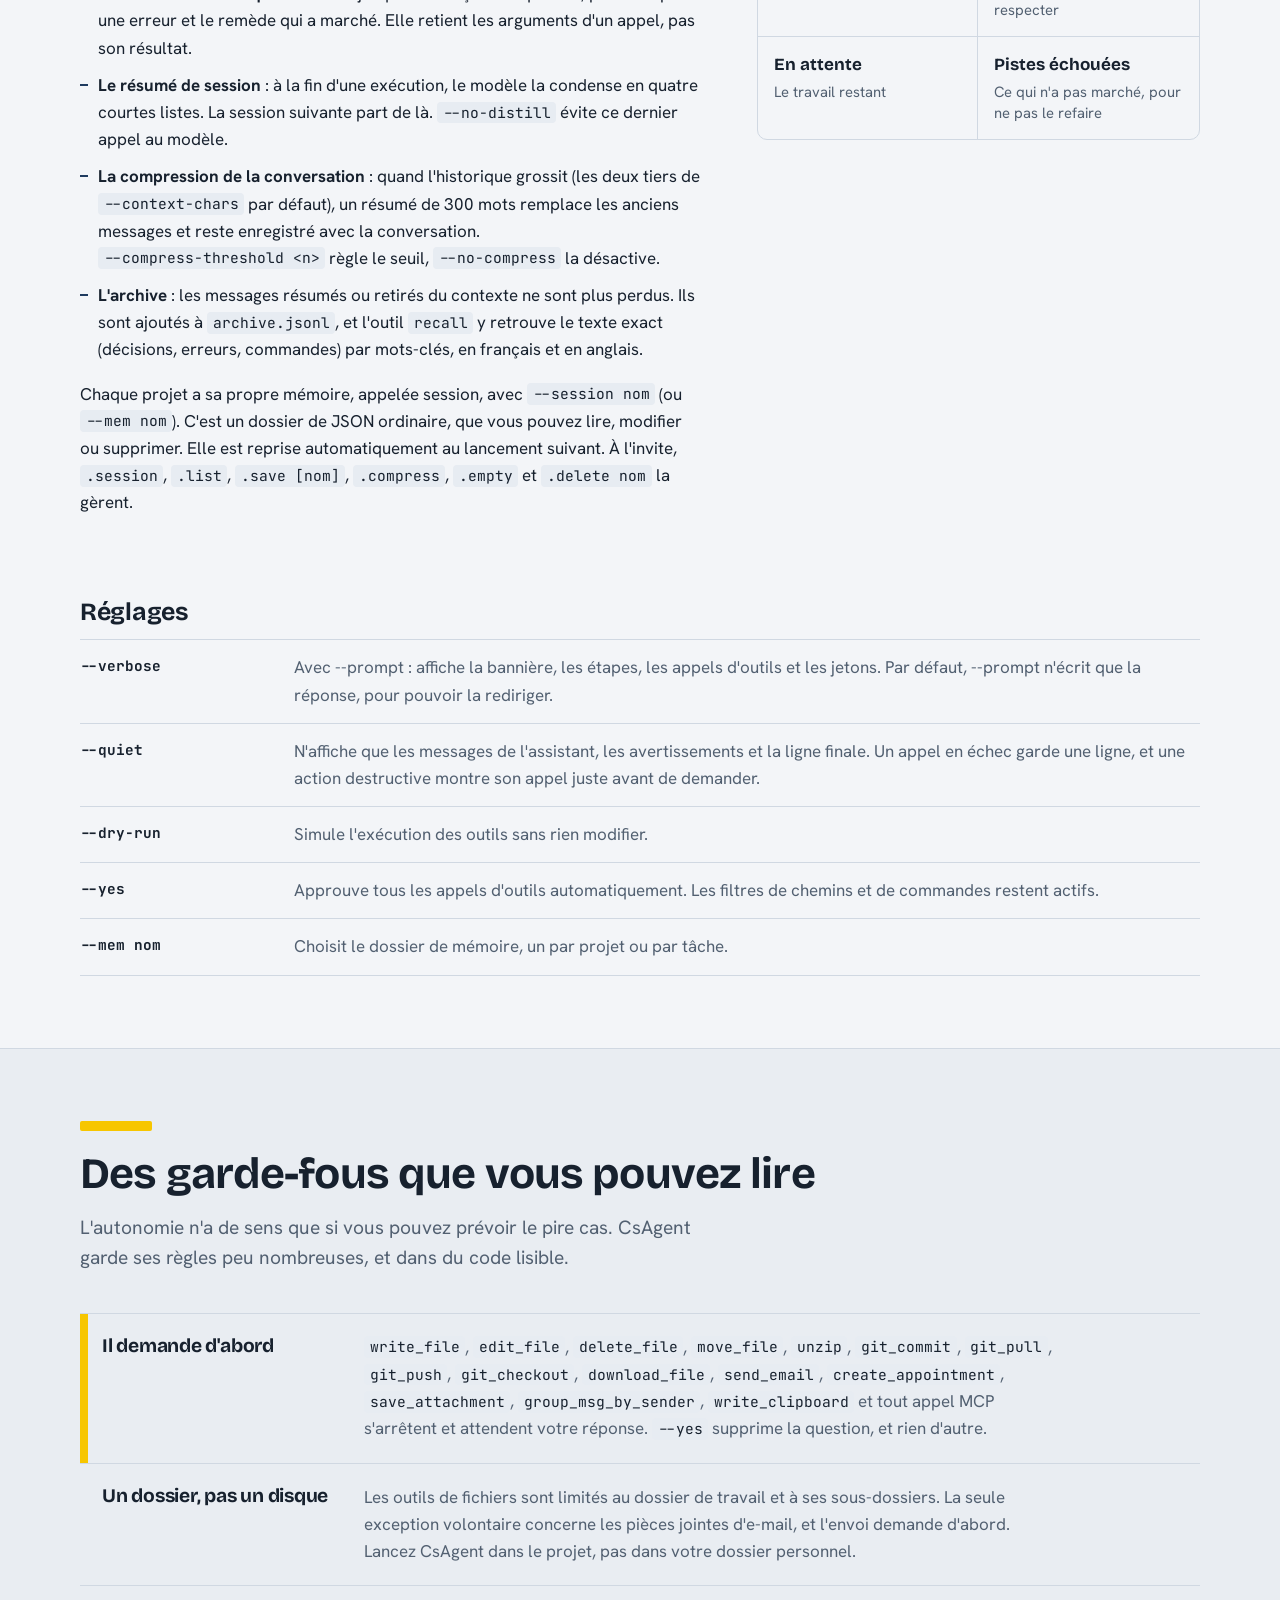
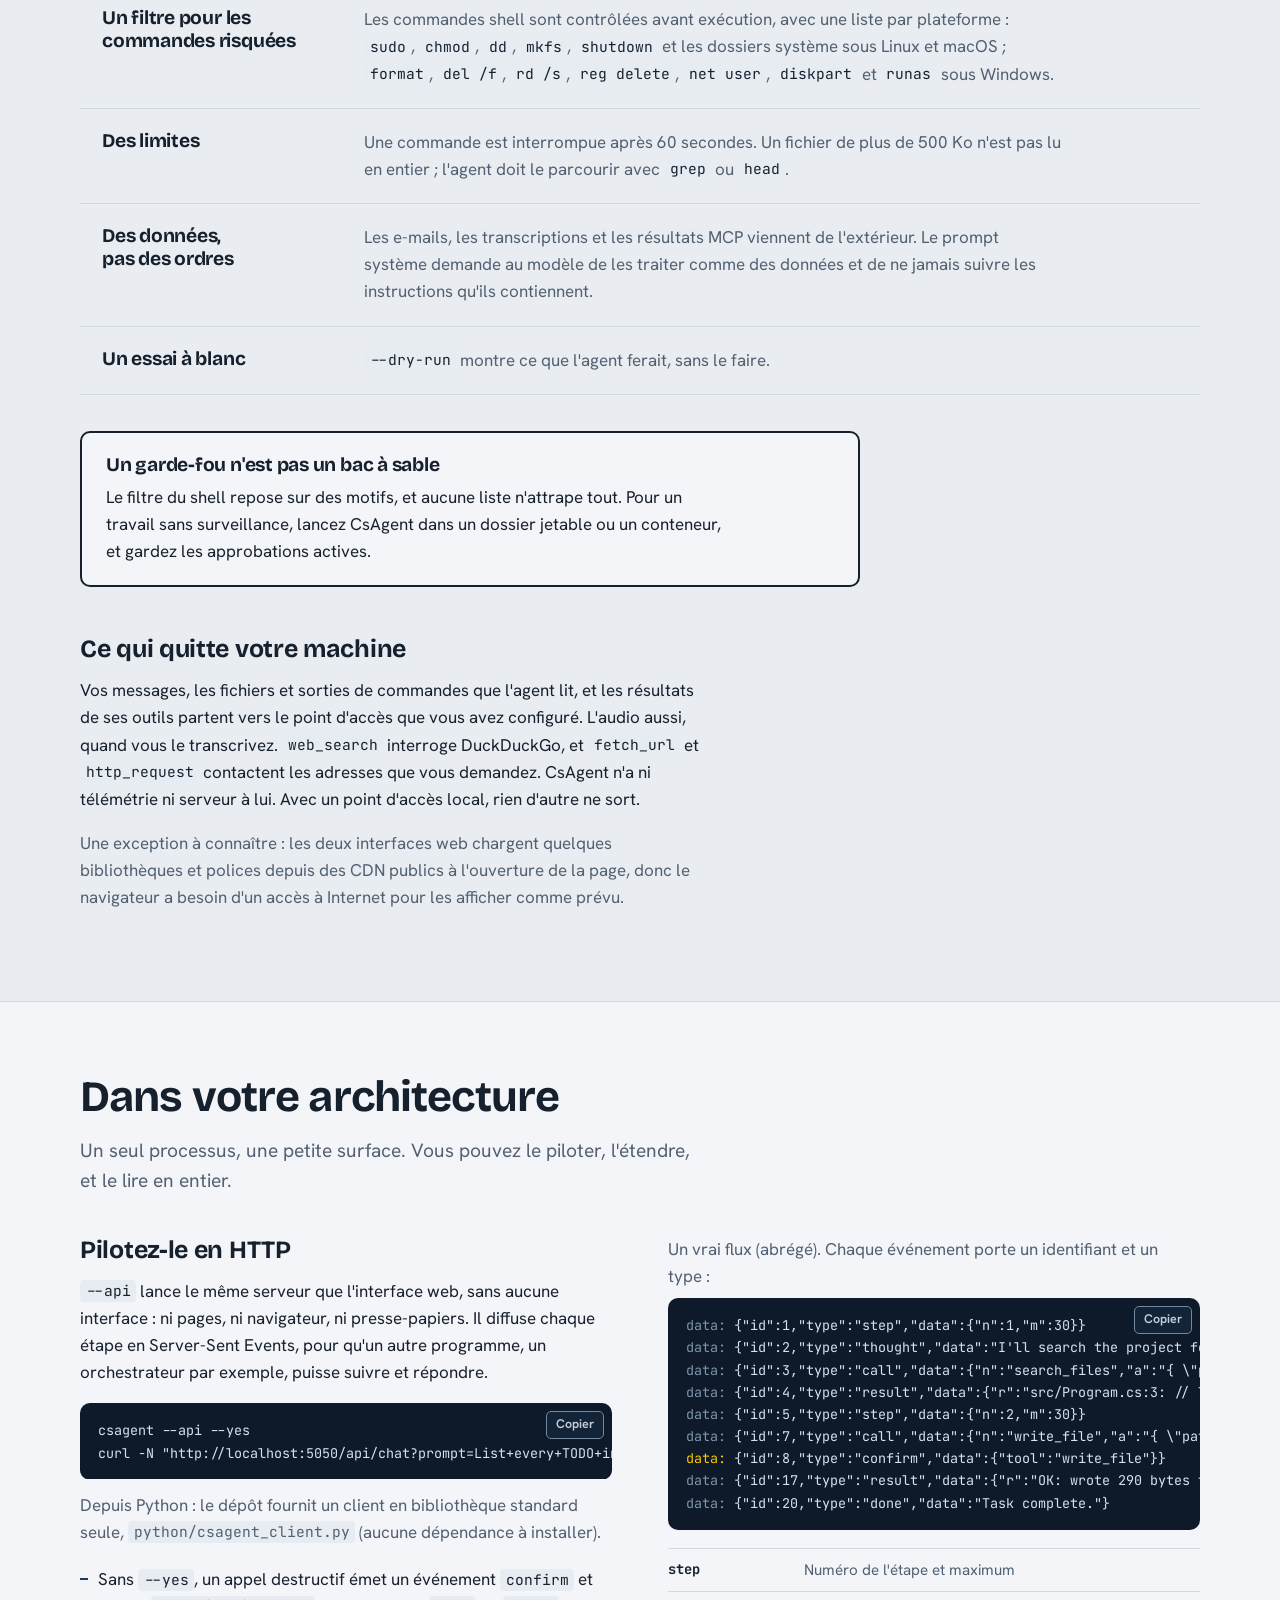
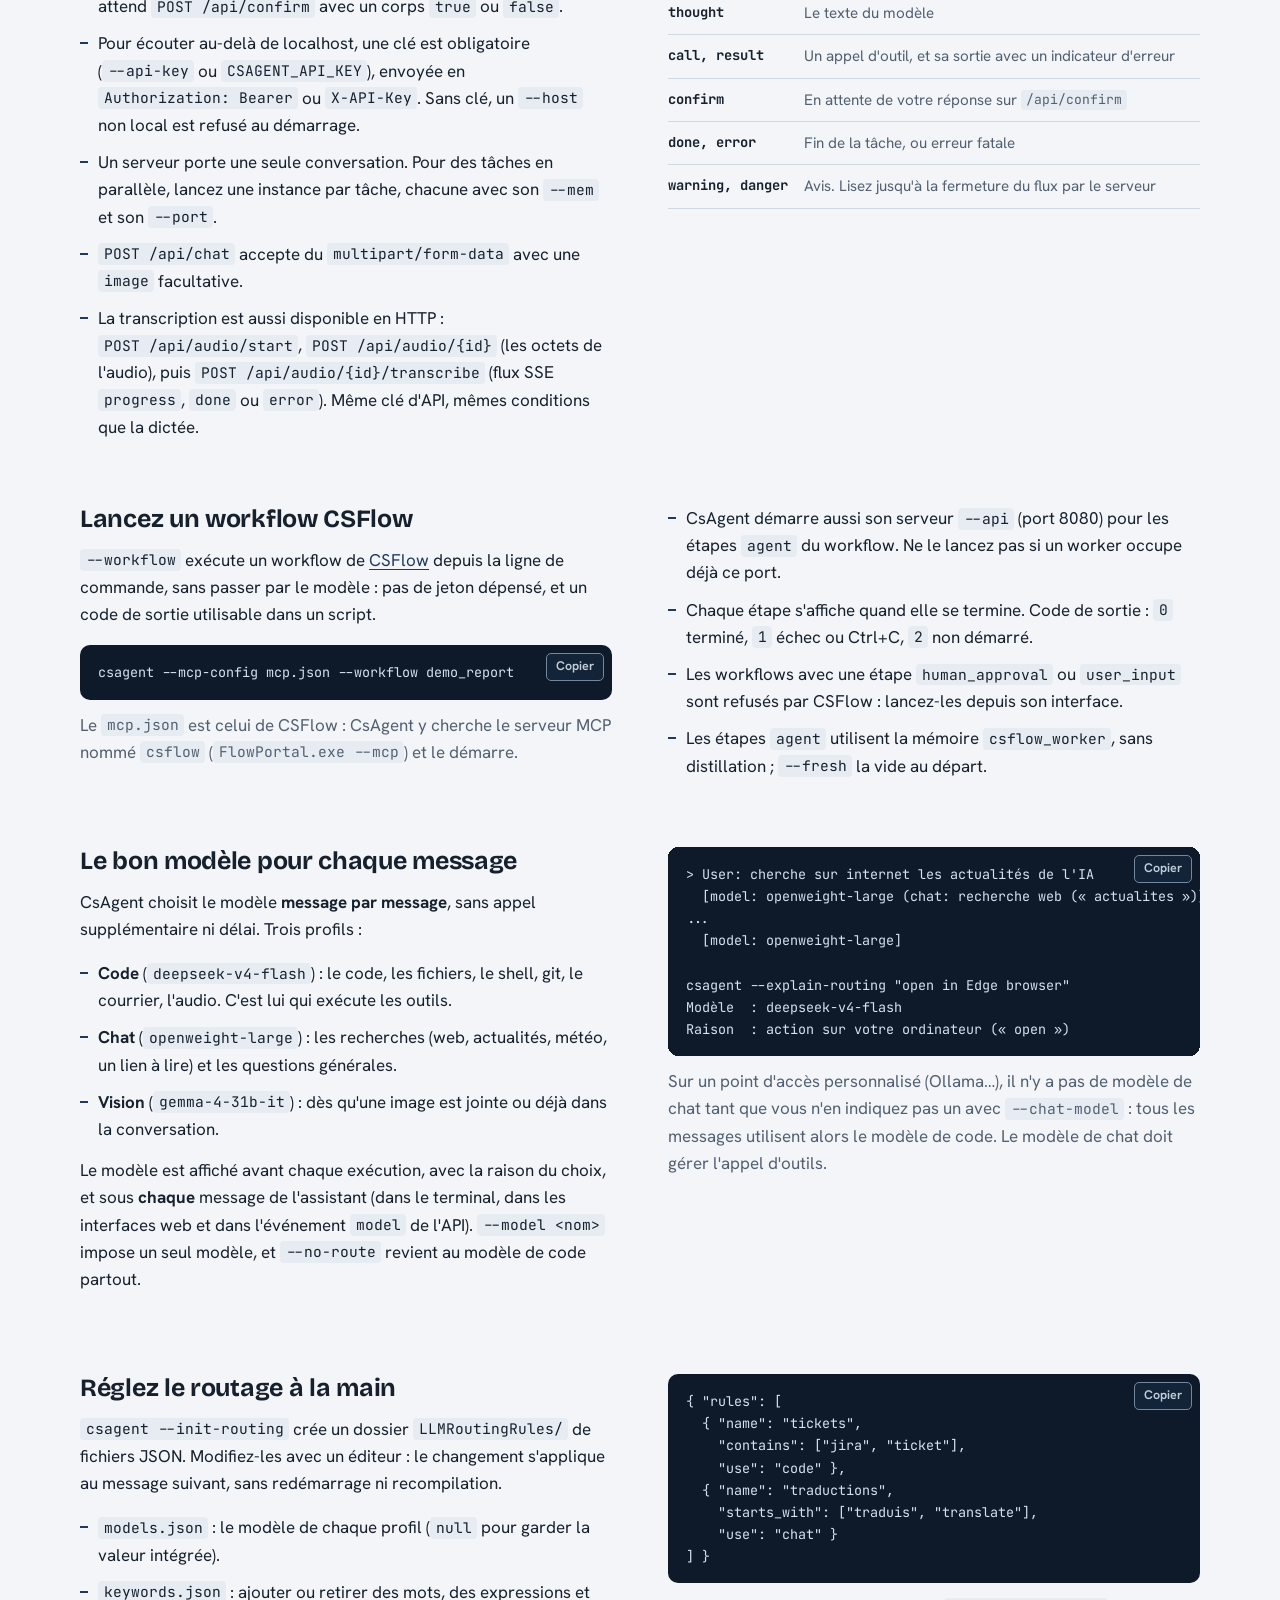
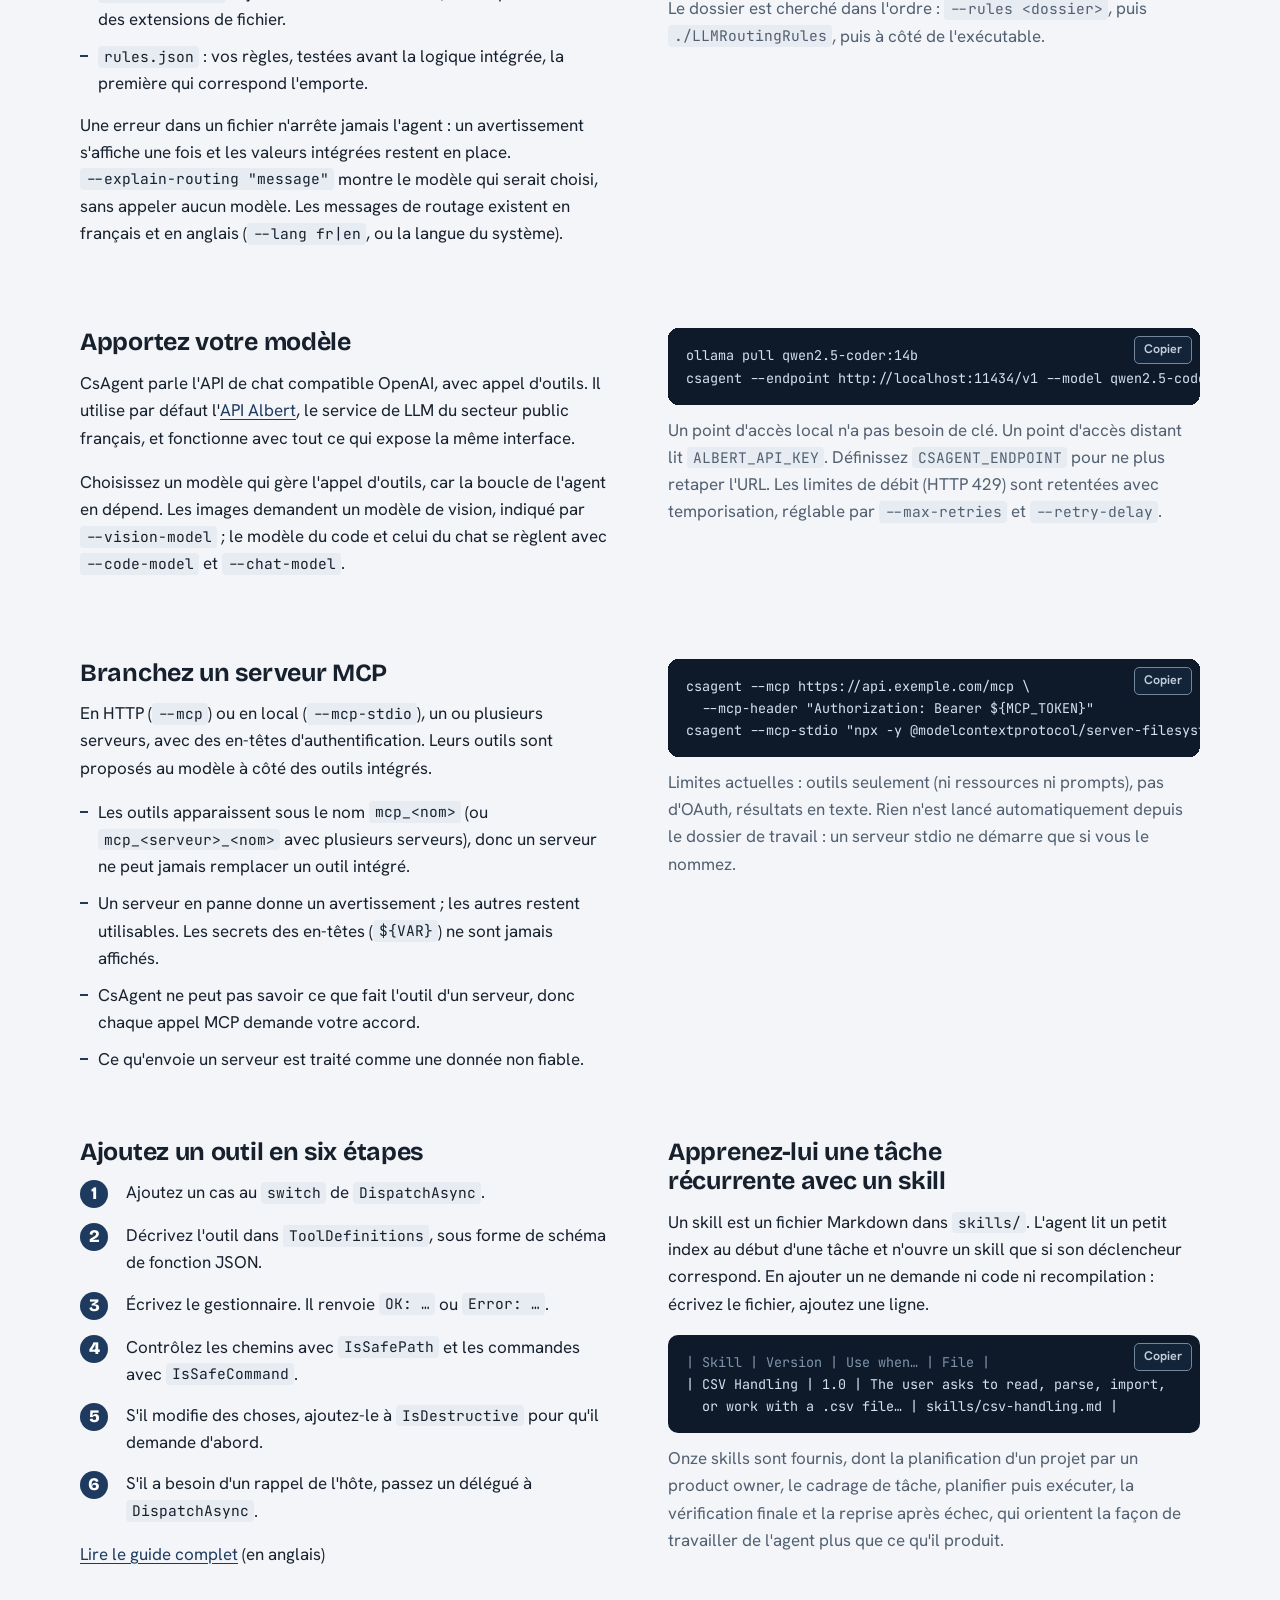
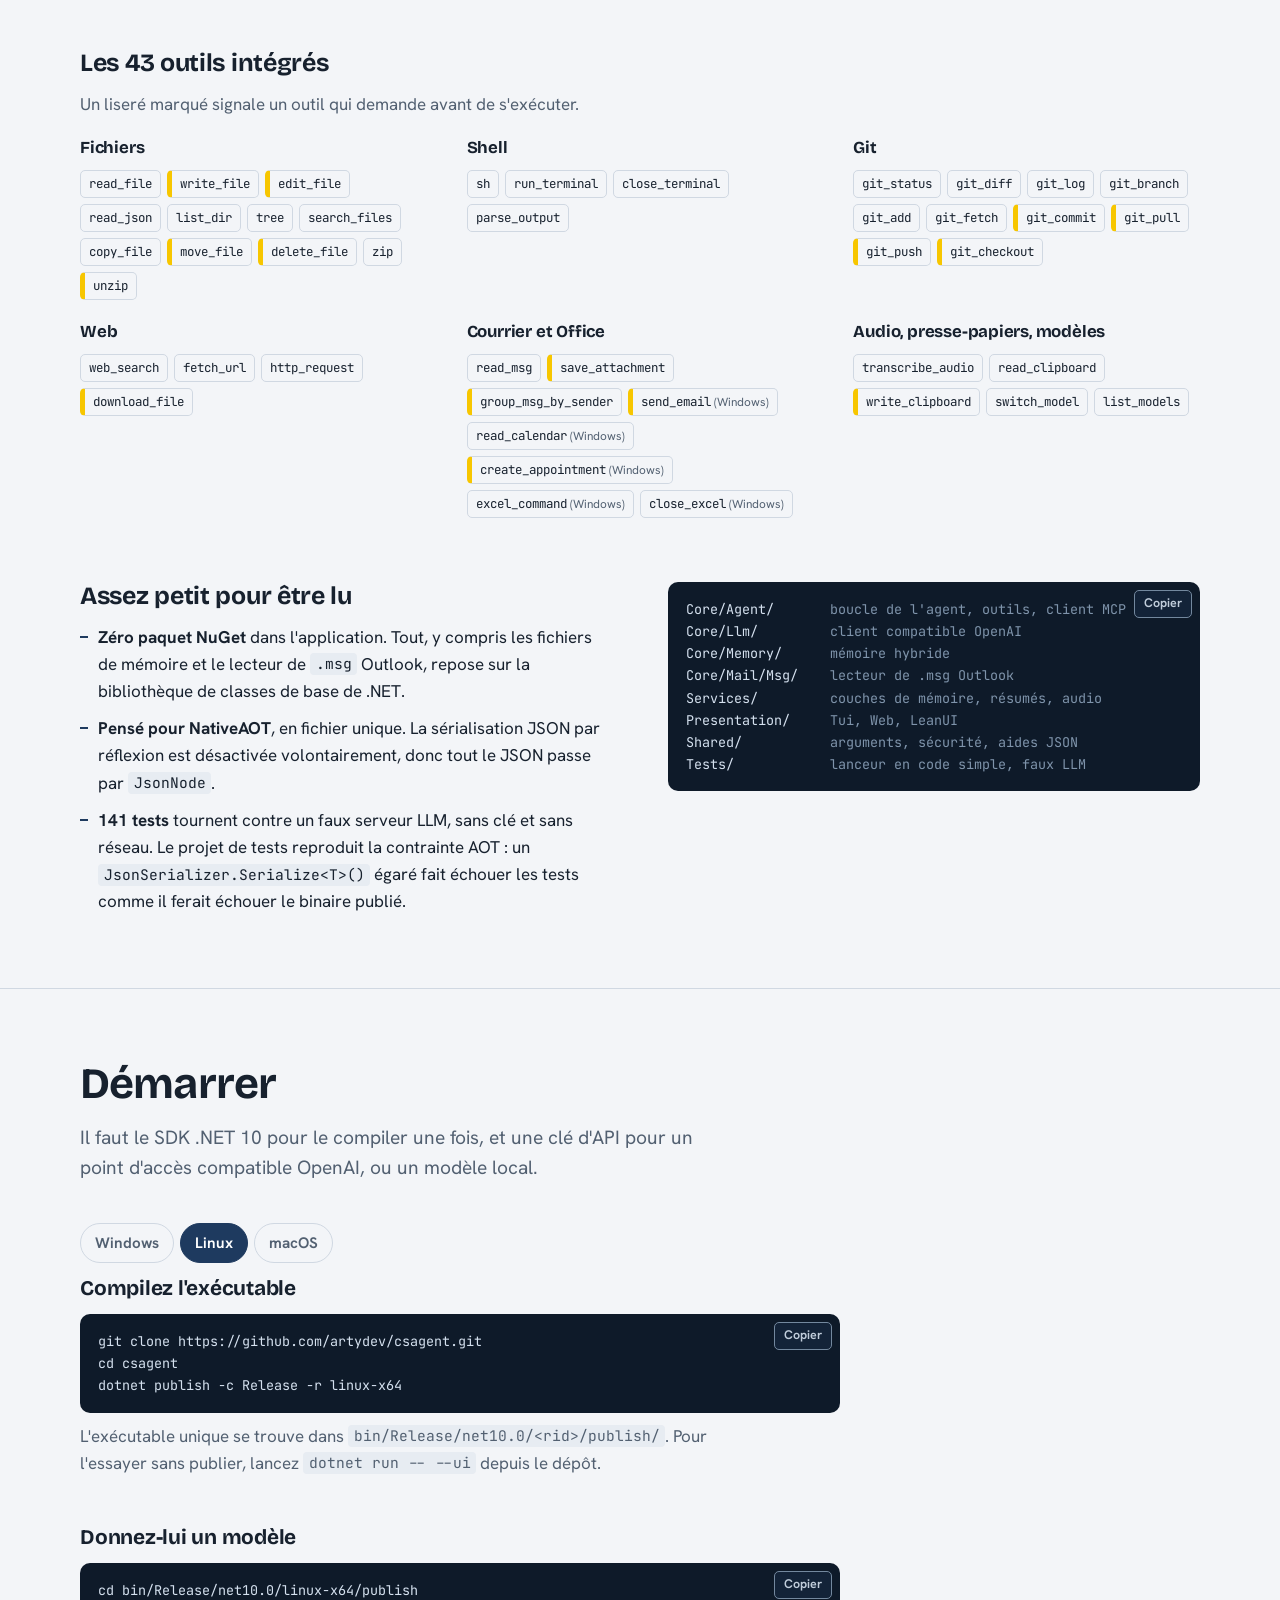
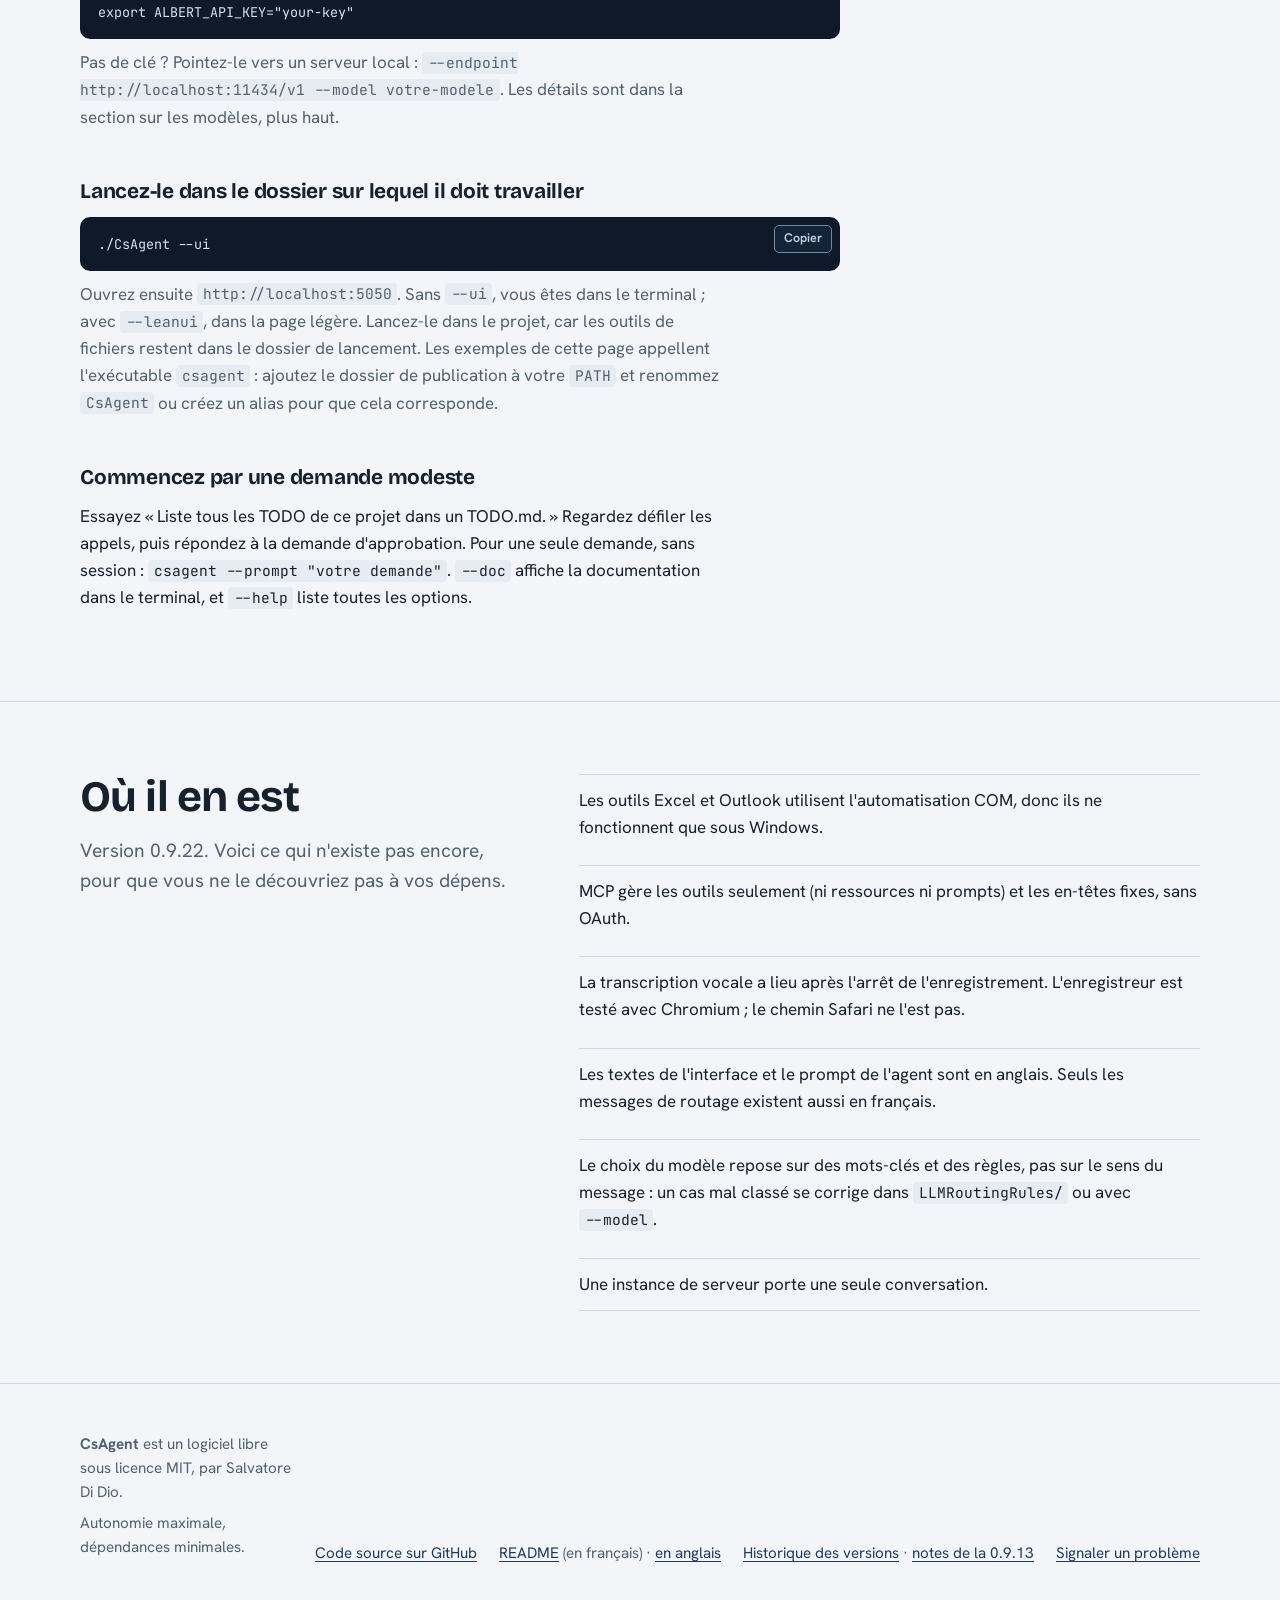
==== commit 9f89b46e: "0.9.22: conversation archive and recall, with compression and session commands Messages replaced by " ====
--- a/docs/index.html
+++ b/docs/index.html
@@ -207,6 +207,7 @@
             <li><strong>La mémoire sémantique</strong> conserve jusqu'à 200 leçons étiquetées, par exemple une erreur et le remède qui a marché. Elle retient les arguments d'un appel, pas son résultat.</li>
             <li><strong>Le résumé de session</strong>&nbsp;: à la fin d'une exécution, le modèle la condense en quatre courtes listes. La session suivante part de là. <code>--no-distill</code> évite ce dernier appel au modèle.</li>
             <li><strong>La compression de la conversation</strong>&nbsp;: quand l'historique grossit (les deux tiers de <code>--context-chars</code> par défaut), un résumé de 300&nbsp;mots remplace les anciens messages et reste enregistré avec la conversation. <code>--compress-threshold &lt;n&gt;</code> règle le seuil, <code>--no-compress</code> la désactive.</li>
+            <li><strong>L'archive</strong>&nbsp;: les messages résumés ou retirés du contexte ne sont plus perdus. Ils sont ajoutés à <code>archive.jsonl</code>, et l'outil <code>recall</code> y retrouve le texte exact (décisions, erreurs, commandes) par mots-clés, en français et en anglais.</li>
           </ul>
           <p style="margin-top:1em">Chaque projet a sa propre mémoire, appelée session, avec <code>--session nom</code> (ou <code>--mem nom</code>). C'est un dossier de JSON ordinaire, que vous pouvez lire, modifier ou supprimer. Elle est reprise automatiquement au lancement suivant. À l'invite, <code>.session</code>, <code>.list</code>, <code>.save [nom]</code>, <code>.compress</code>, <code>.empty</code> et <code>.delete nom</code> la gèrent.</p>
         </div>
@@ -532,7 +533,7 @@
     <div class="split wide-right">
       <div class="sec-head" style="margin:0">
         <h2 id="status-h">Où il en est</h2>
-        <p class="lede">Version 0.9.21. Voici ce qui n'existe pas encore, pour que vous ne le découvriez pas à vos dépens.</p>
+        <p class="lede">Version 0.9.22. Voici ce qui n'existe pas encore, pour que vous ne le découvriez pas à vos dépens.</p>
       </div>
       <ul class="limits">
         <li>Les outils Excel et Outlook utilisent l'automatisation COM, donc ils ne fonctionnent que sous Windows.</li>
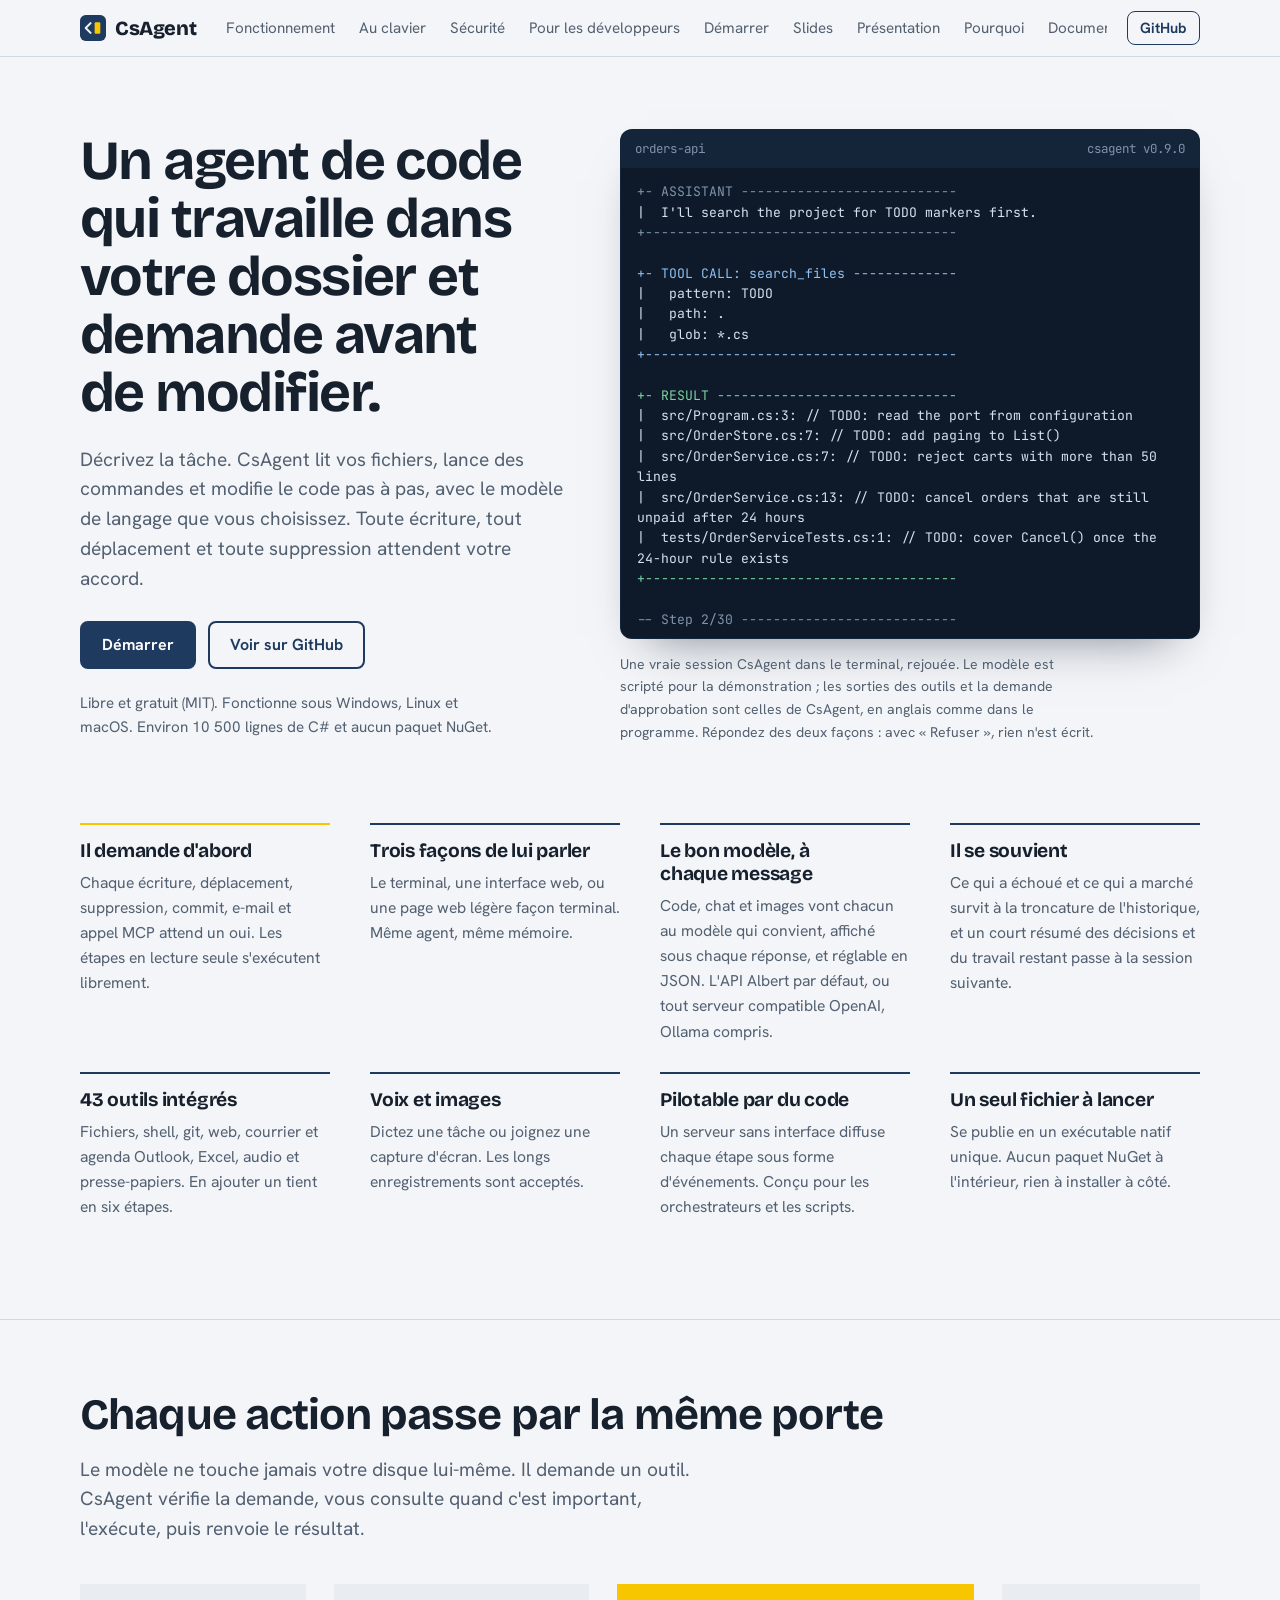
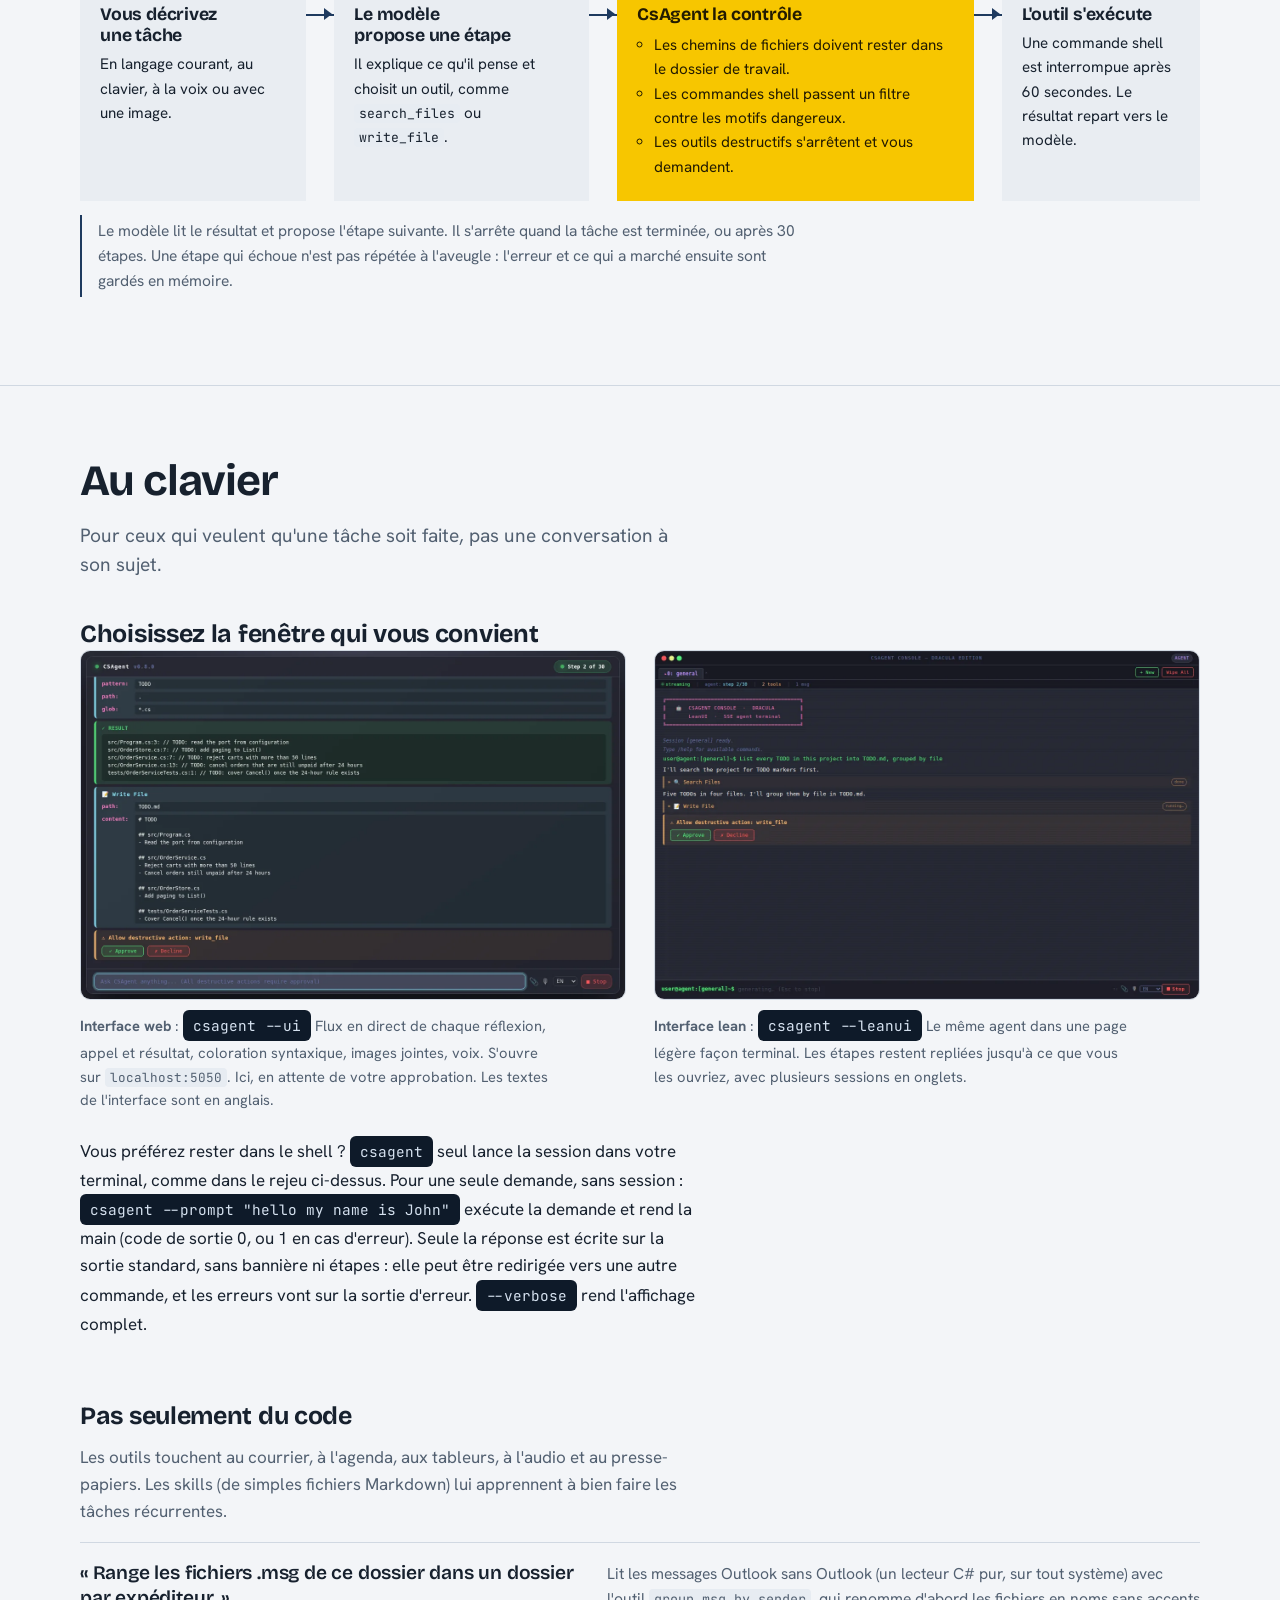
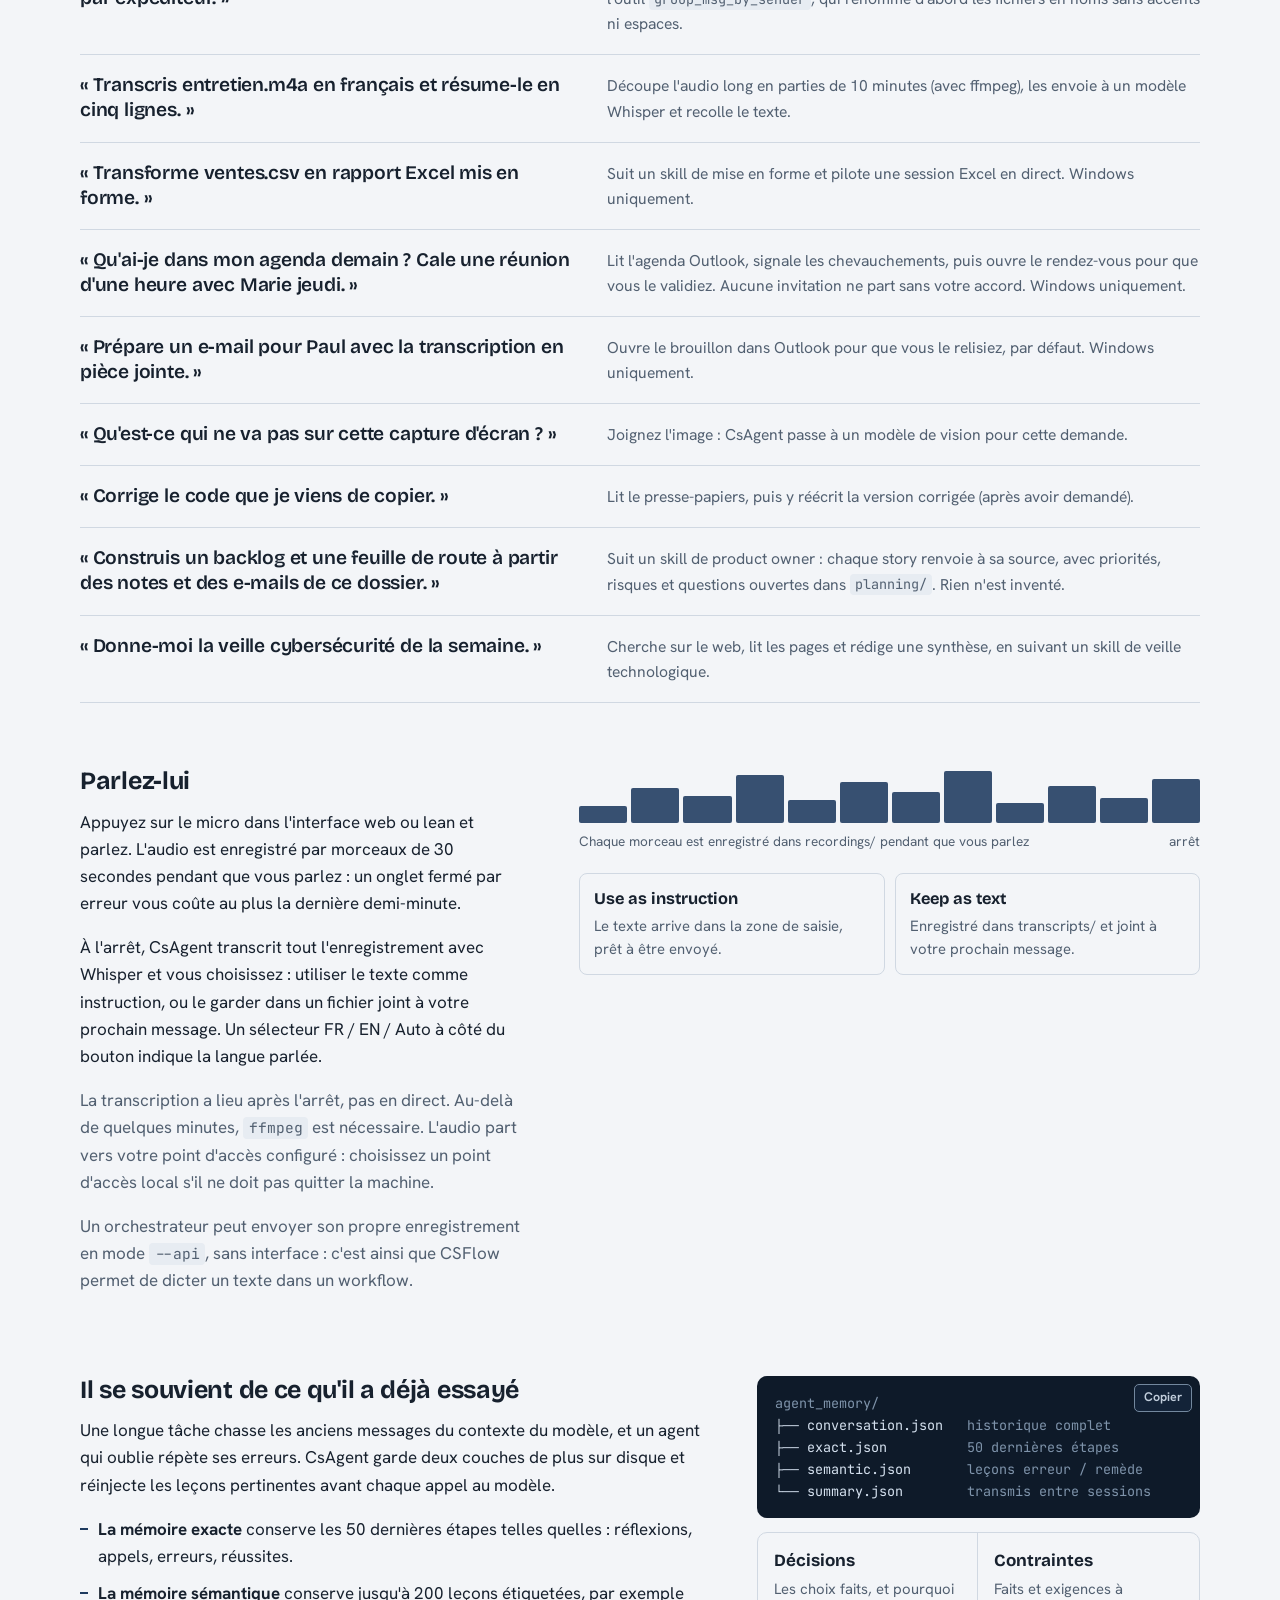
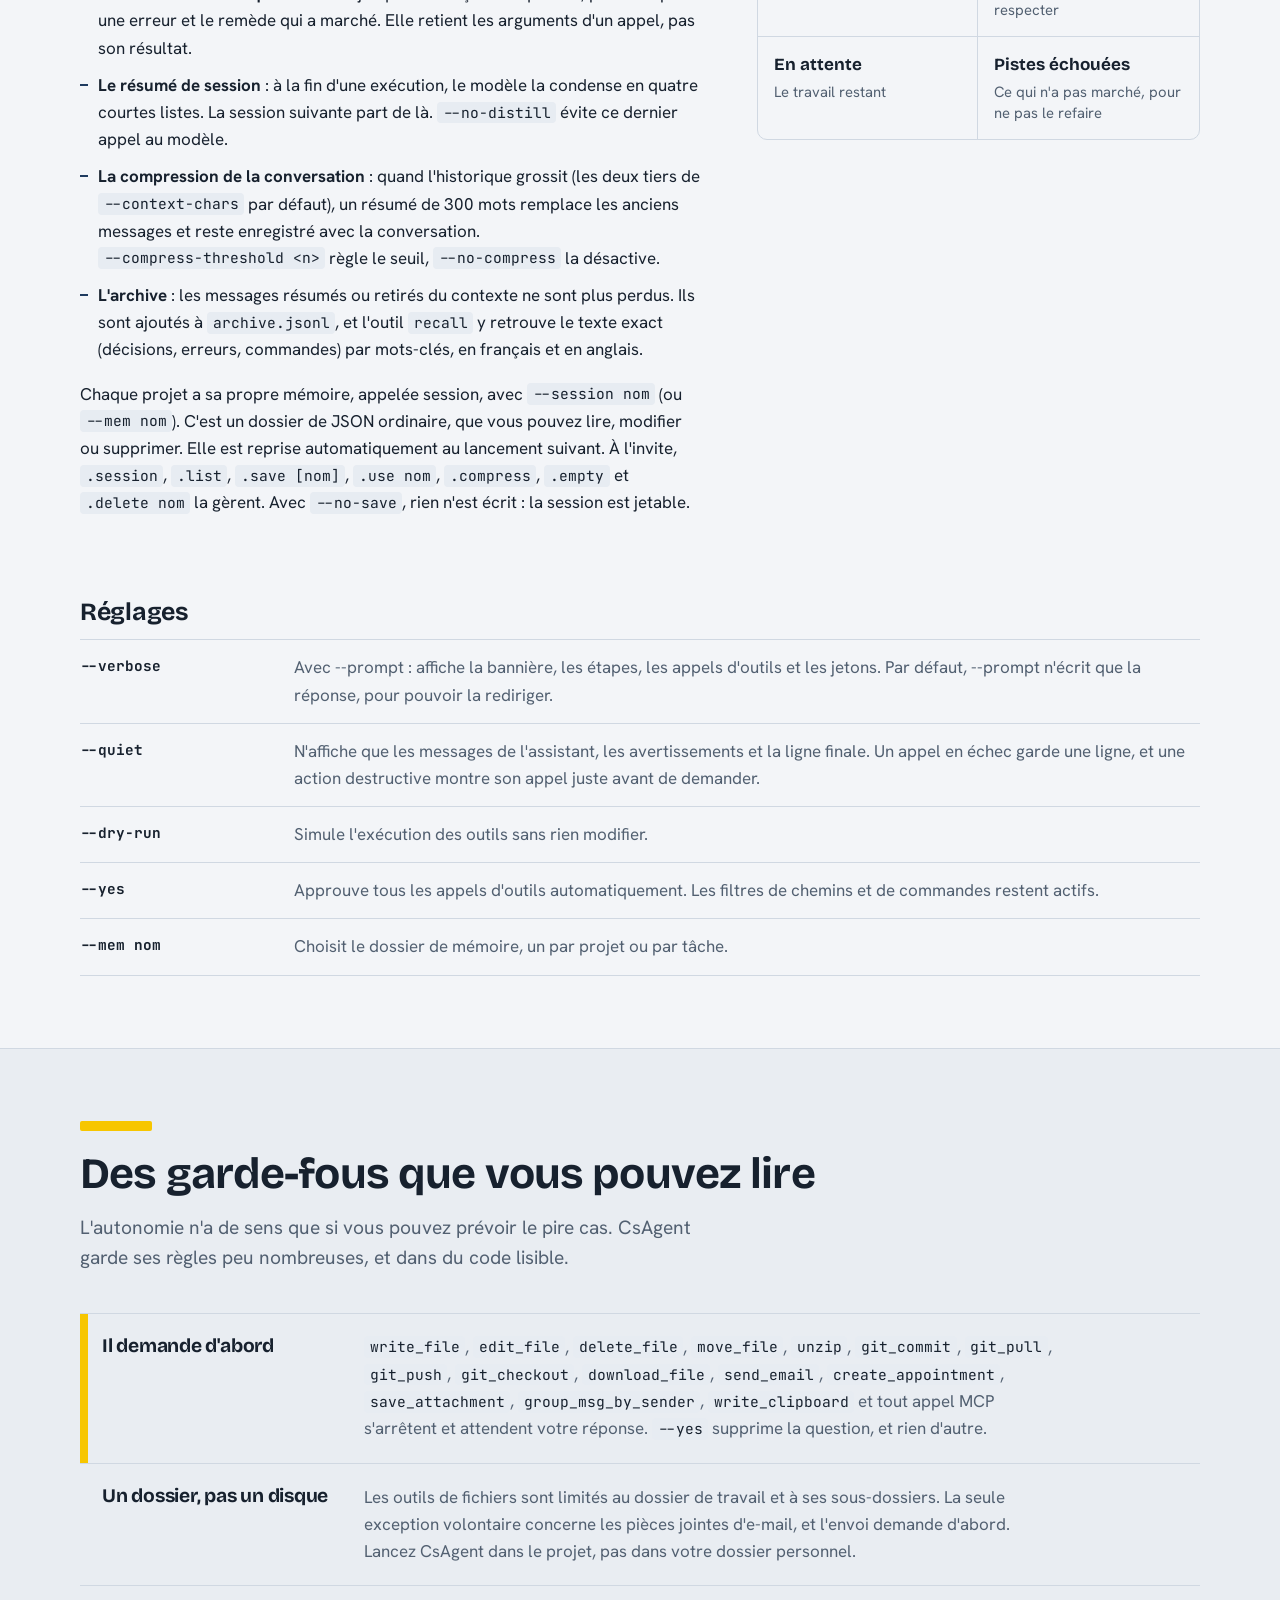
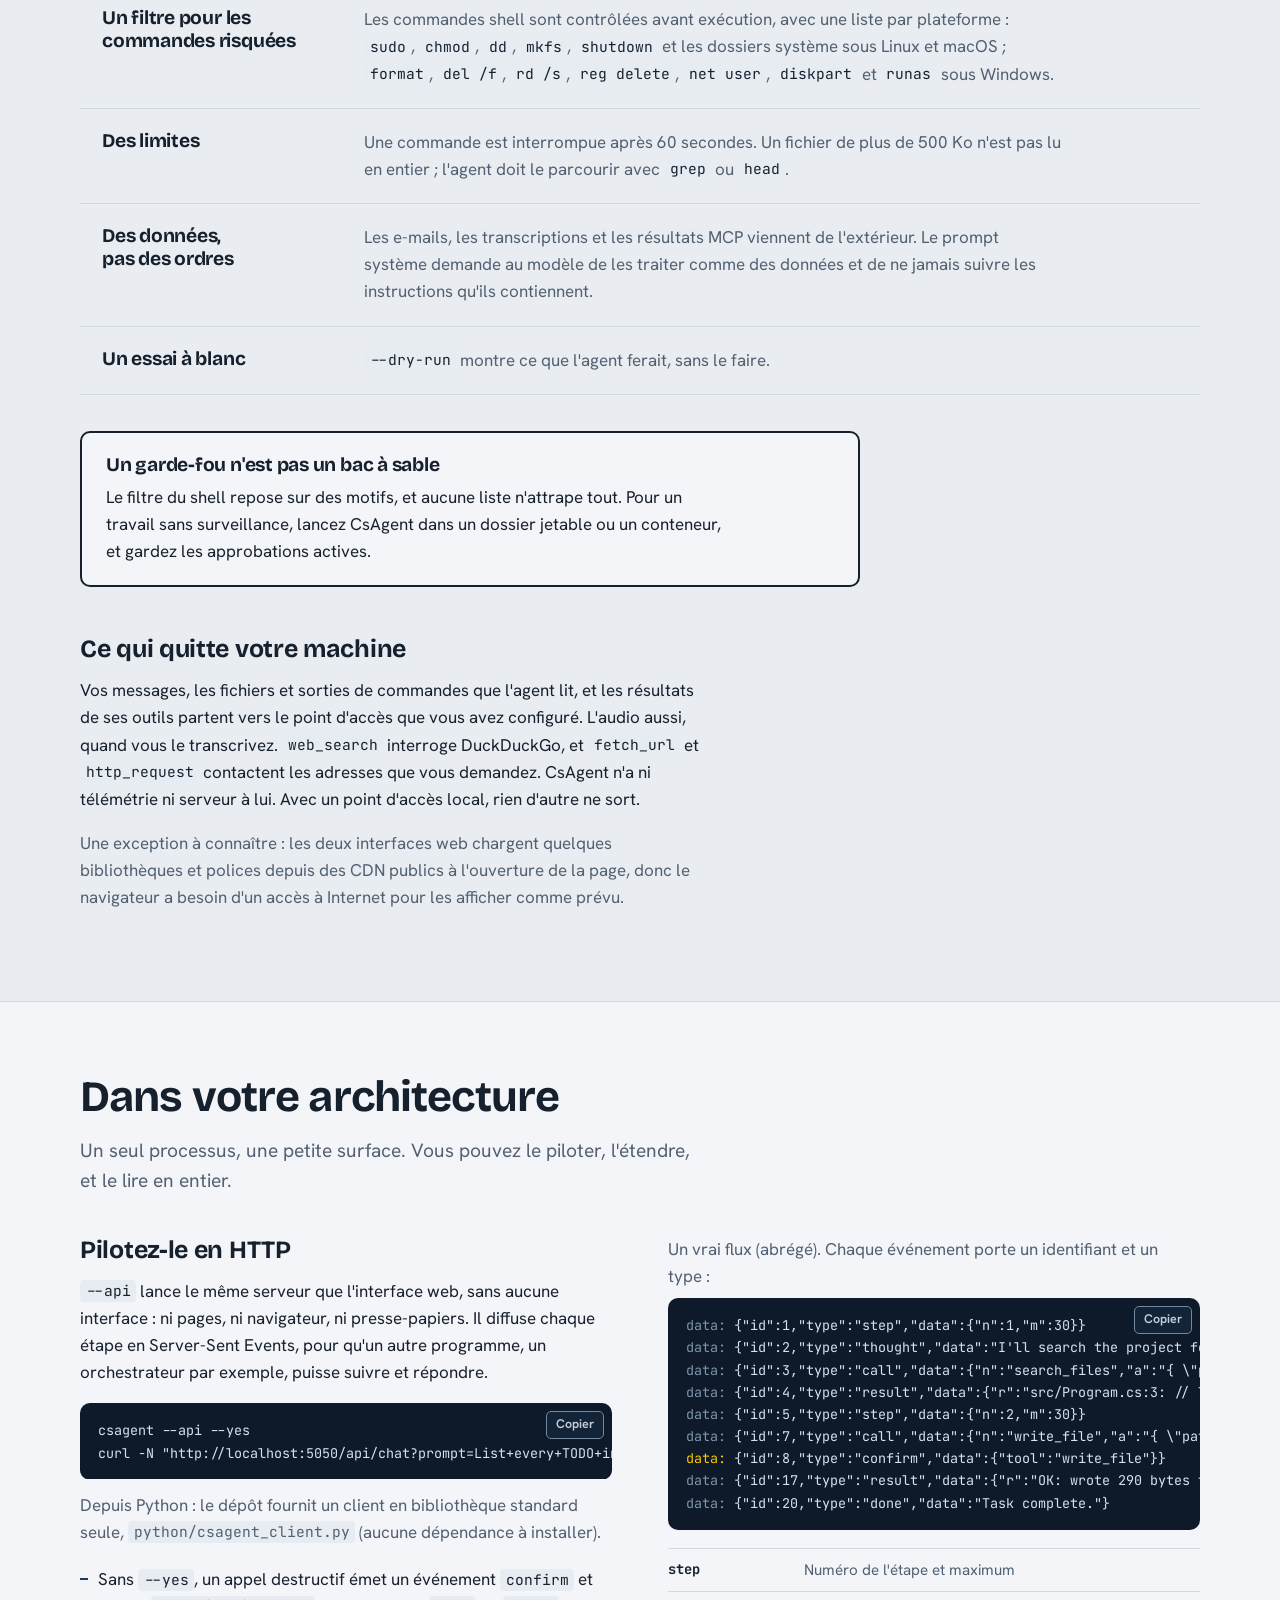
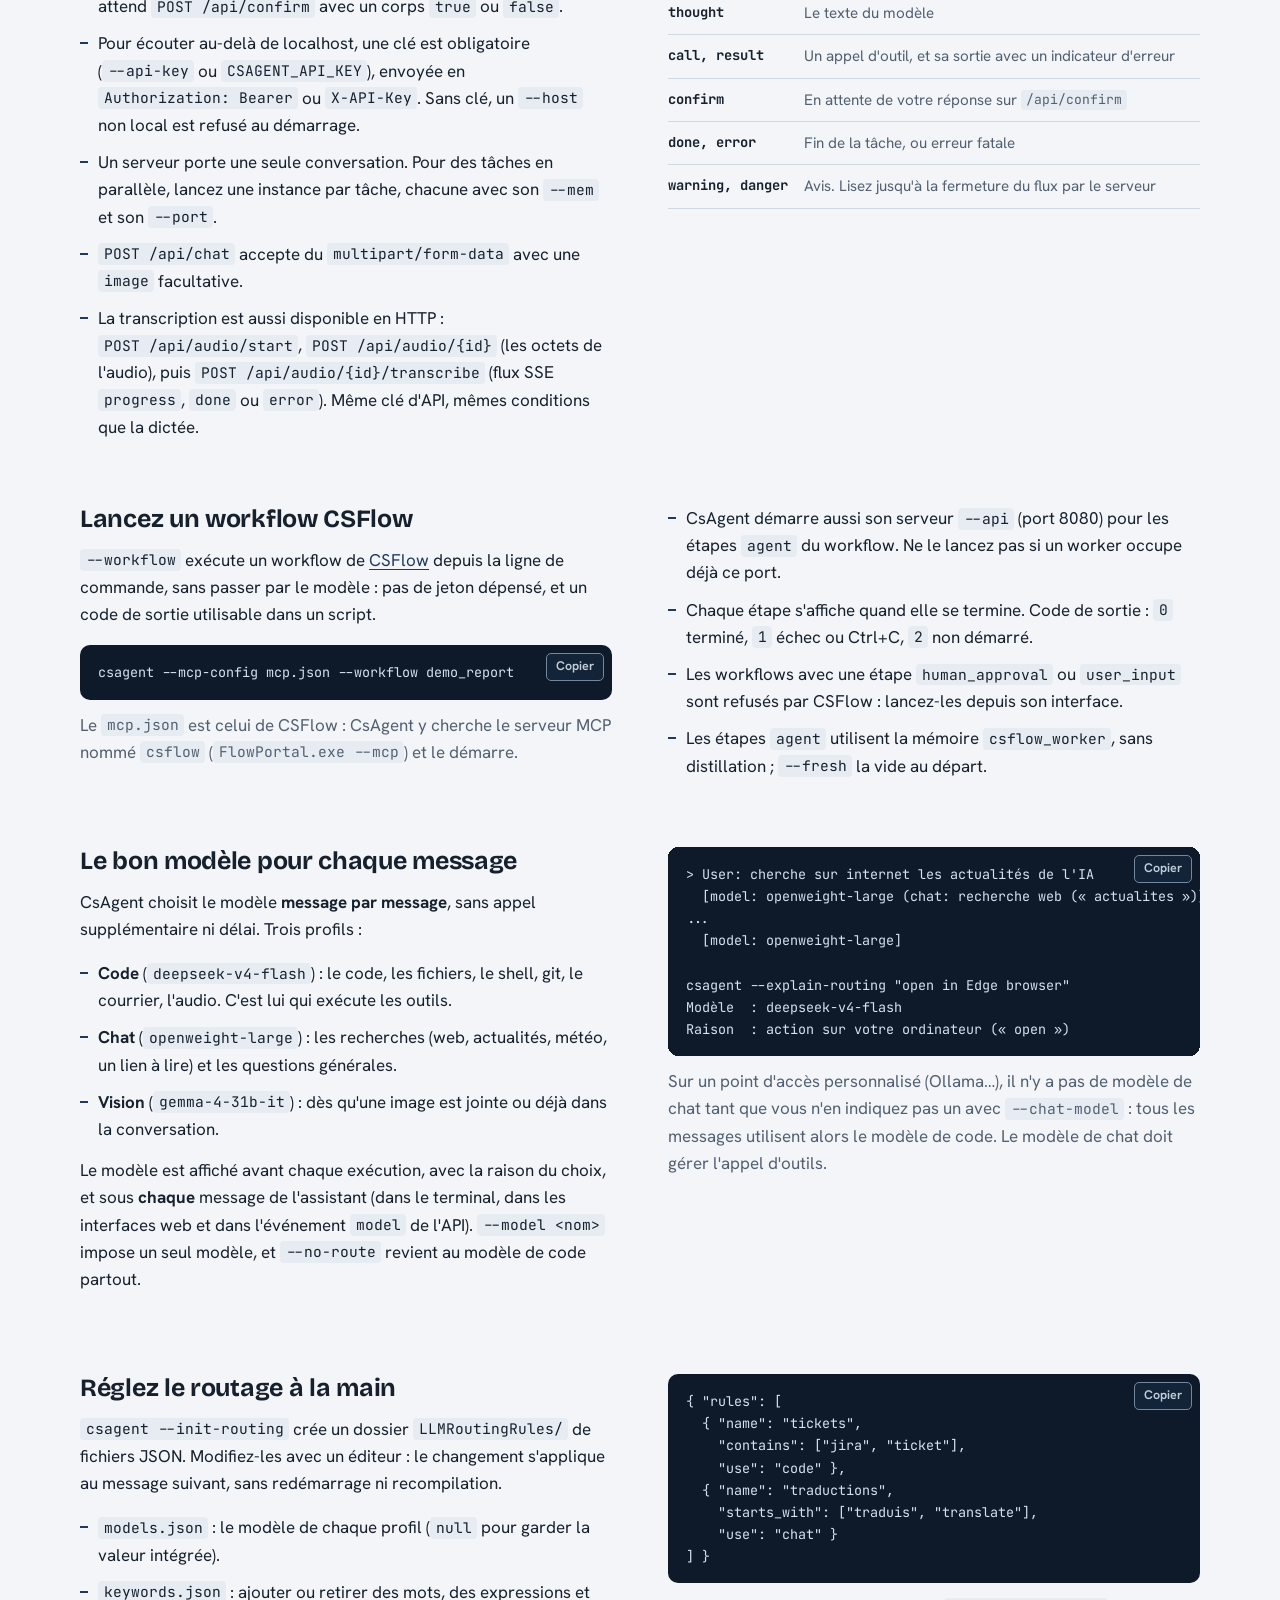
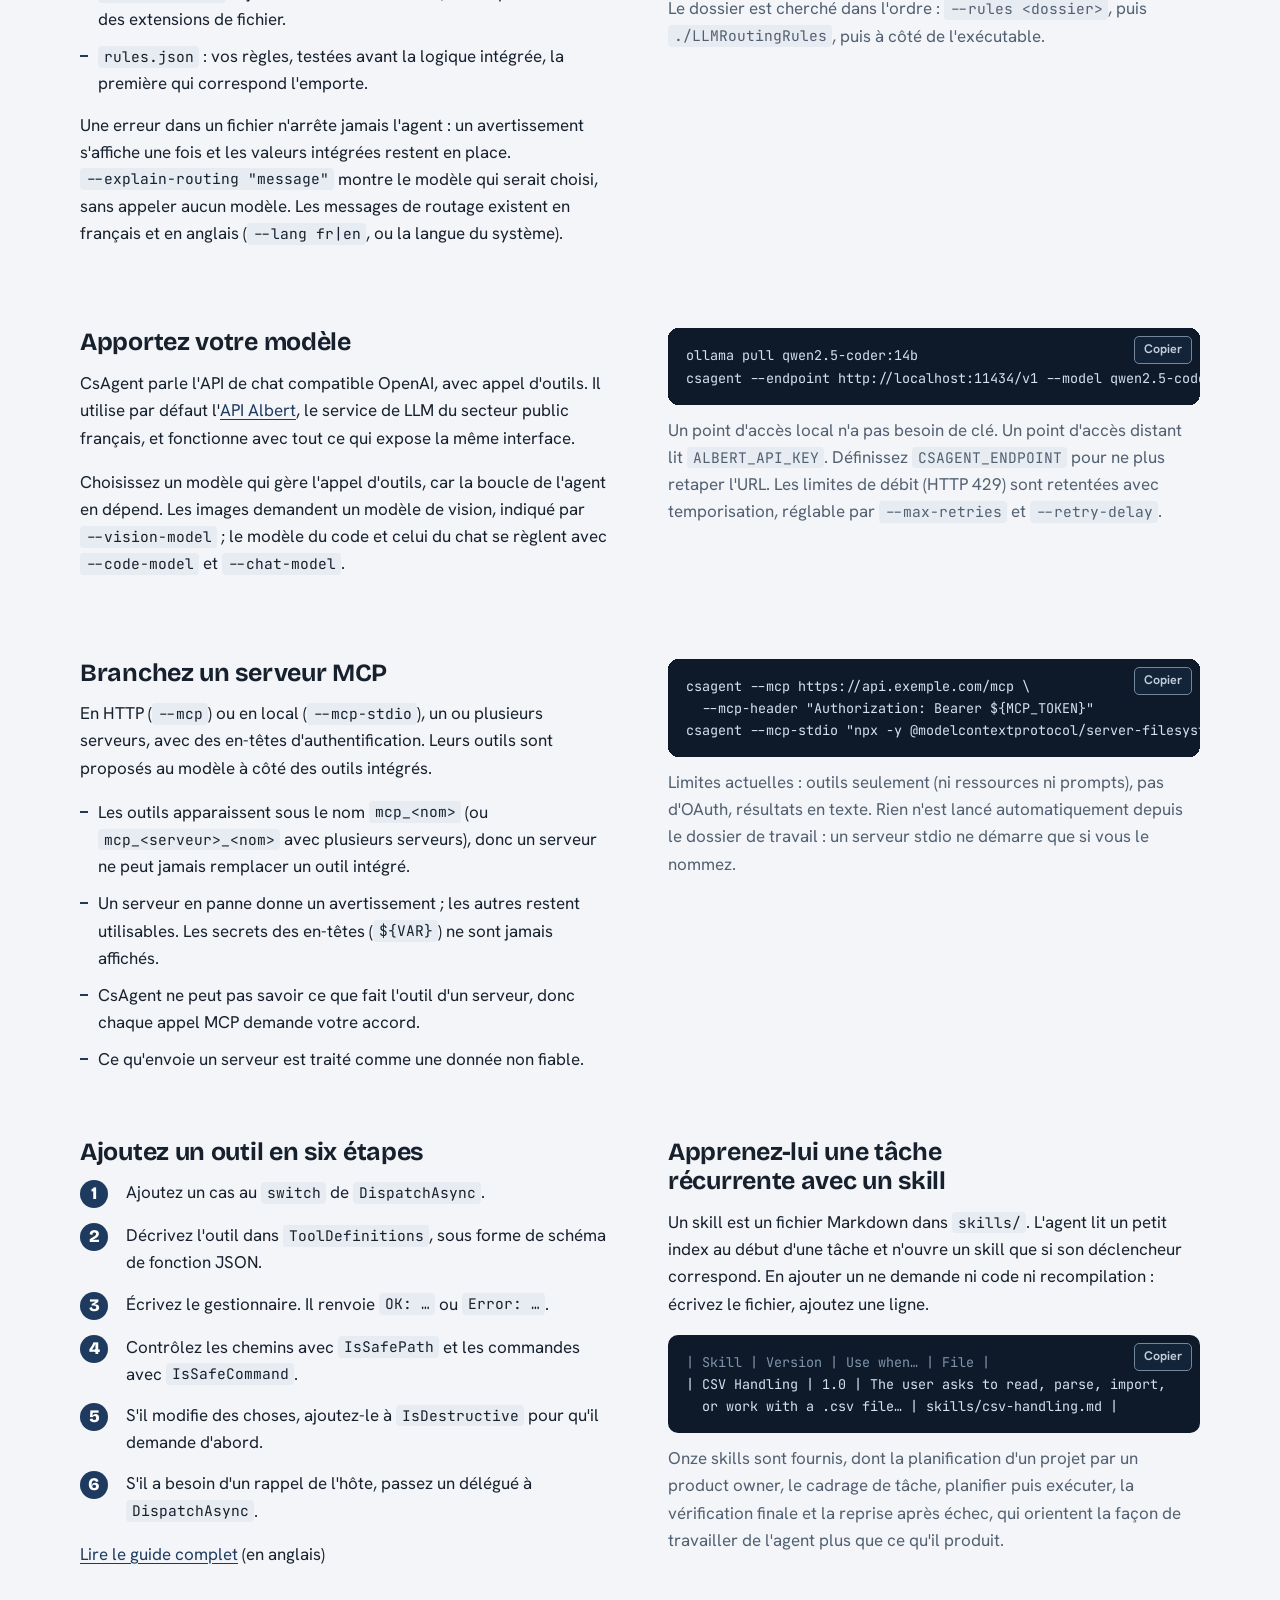
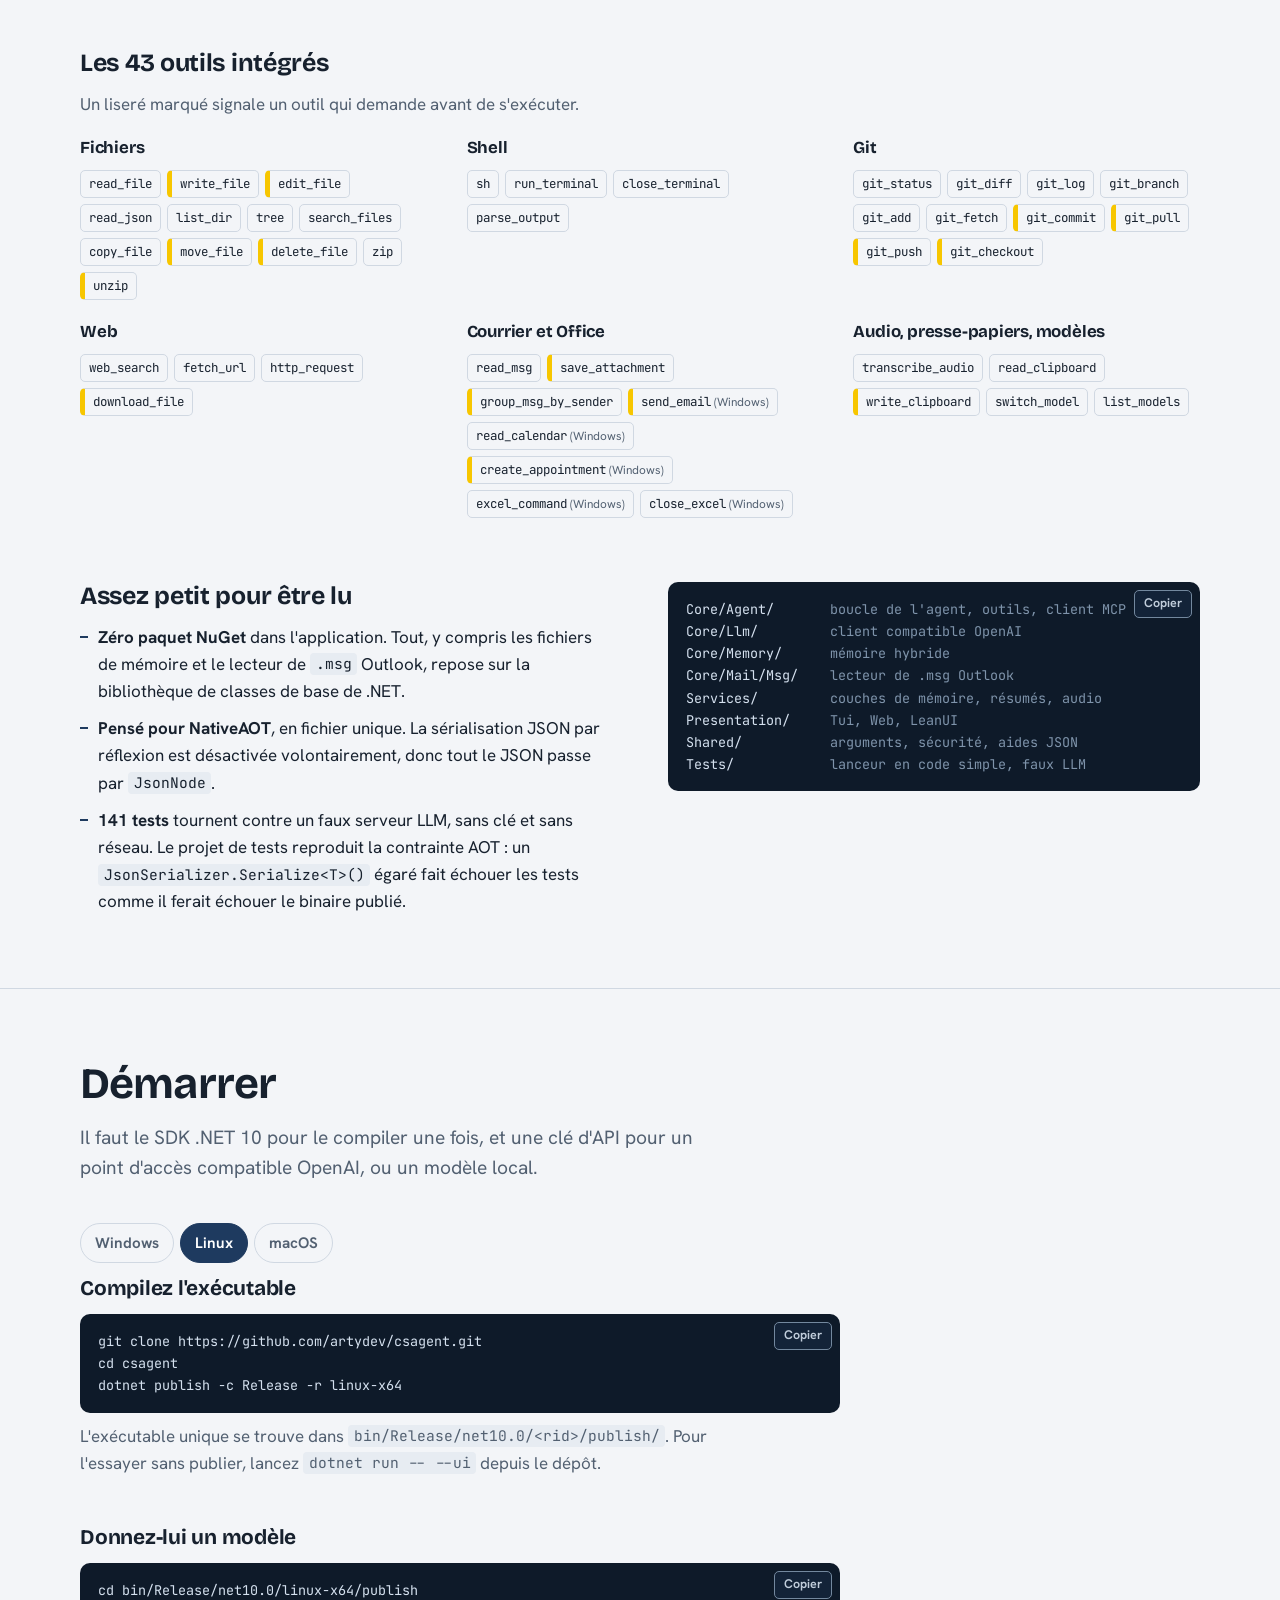
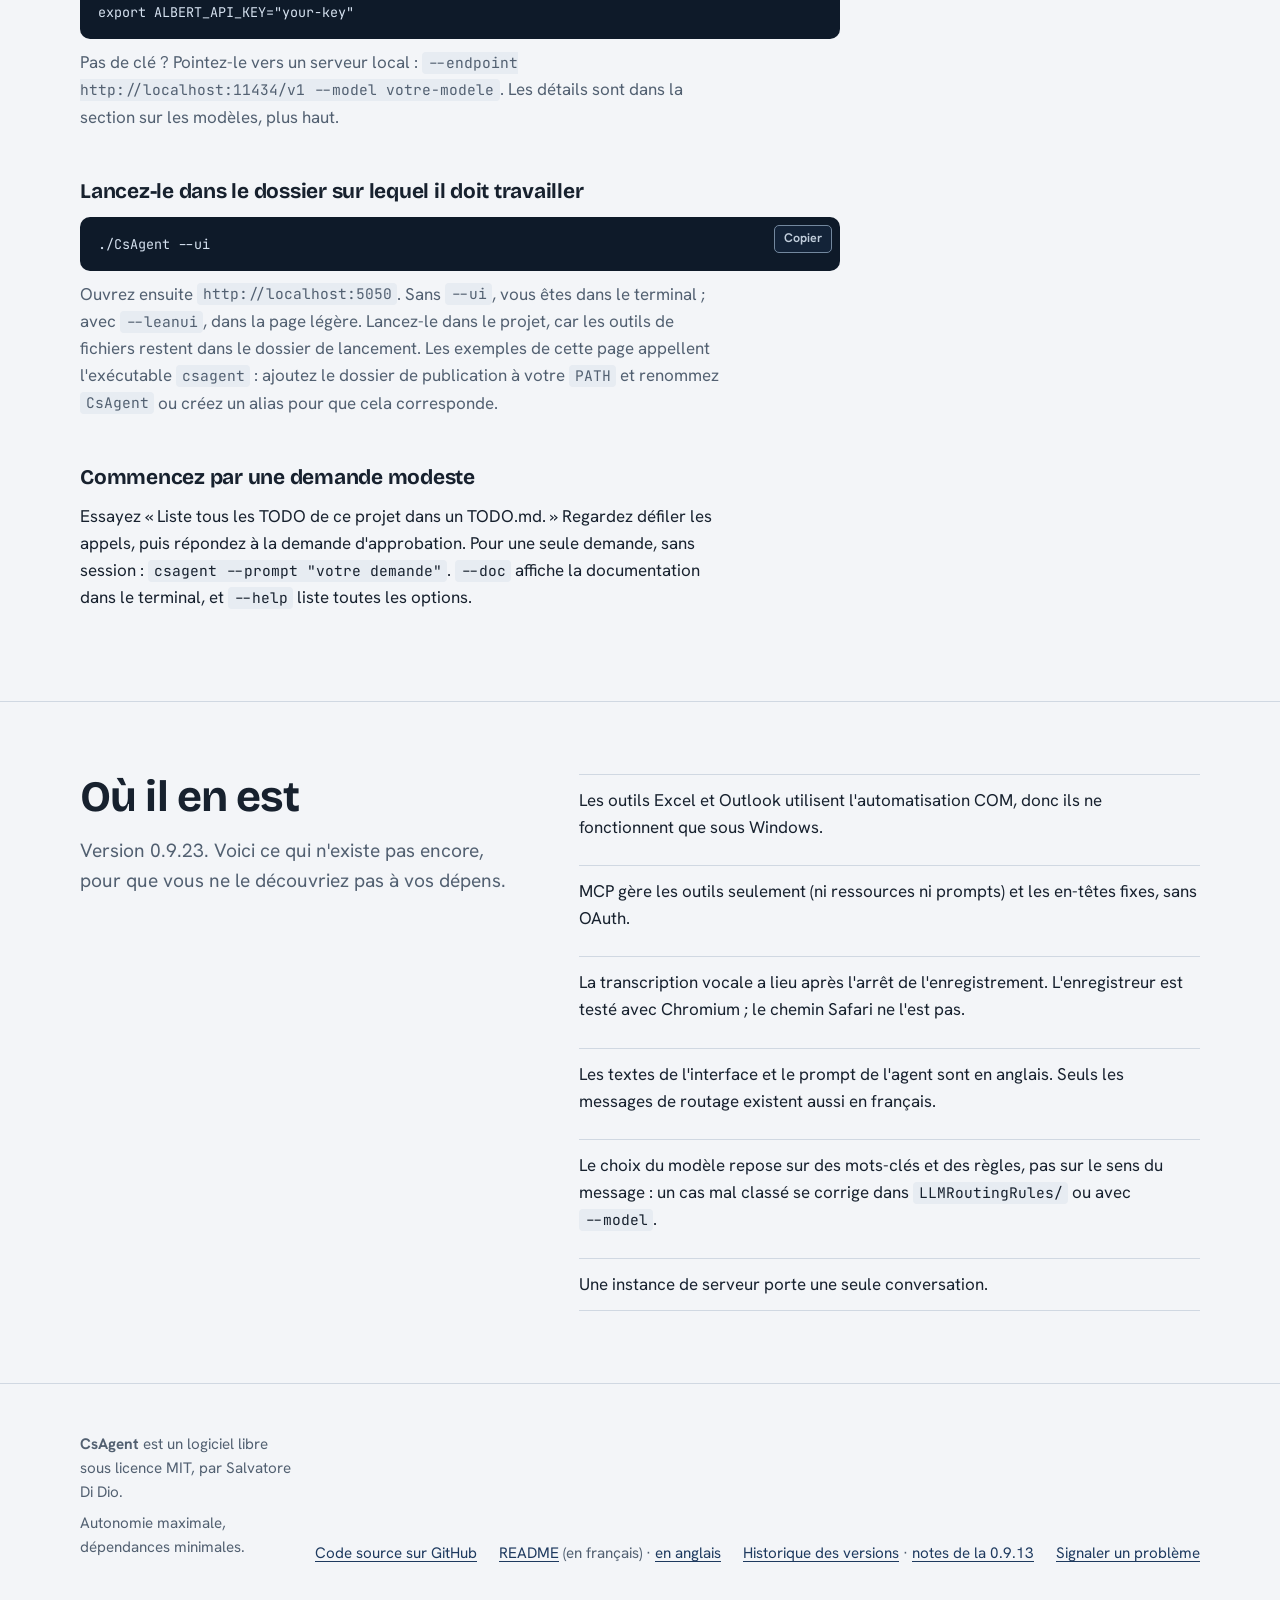
==== commit 80163161: "0.9.23: .use, --no-save, compression fallback in long tool loops" ====
--- a/docs/index.html
+++ b/docs/index.html
@@ -209,7 +209,7 @@
             <li><strong>La compression de la conversation</strong>&nbsp;: quand l'historique grossit (les deux tiers de <code>--context-chars</code> par défaut), un résumé de 300&nbsp;mots remplace les anciens messages et reste enregistré avec la conversation. <code>--compress-threshold &lt;n&gt;</code> règle le seuil, <code>--no-compress</code> la désactive.</li>
             <li><strong>L'archive</strong>&nbsp;: les messages résumés ou retirés du contexte ne sont plus perdus. Ils sont ajoutés à <code>archive.jsonl</code>, et l'outil <code>recall</code> y retrouve le texte exact (décisions, erreurs, commandes) par mots-clés, en français et en anglais.</li>
           </ul>
-          <p style="margin-top:1em">Chaque projet a sa propre mémoire, appelée session, avec <code>--session nom</code> (ou <code>--mem nom</code>). C'est un dossier de JSON ordinaire, que vous pouvez lire, modifier ou supprimer. Elle est reprise automatiquement au lancement suivant. À l'invite, <code>.session</code>, <code>.list</code>, <code>.save [nom]</code>, <code>.compress</code>, <code>.empty</code> et <code>.delete nom</code> la gèrent.</p>
+          <p style="margin-top:1em">Chaque projet a sa propre mémoire, appelée session, avec <code>--session nom</code> (ou <code>--mem nom</code>). C'est un dossier de JSON ordinaire, que vous pouvez lire, modifier ou supprimer. Elle est reprise automatiquement au lancement suivant. À l'invite, <code>.session</code>, <code>.list</code>, <code>.save [nom]</code>, <code>.use nom</code>, <code>.compress</code>, <code>.empty</code> et <code>.delete nom</code> la gèrent. Avec <code>--no-save</code>, rien n'est écrit&nbsp;: la session est jetable.</p>
         </div>
         <div>
           <div class="pre-wrap"><pre class="pre"><span class="d">agent_memory/</span>
@@ -533,7 +533,7 @@
     <div class="split wide-right">
       <div class="sec-head" style="margin:0">
         <h2 id="status-h">Où il en est</h2>
-        <p class="lede">Version 0.9.22. Voici ce qui n'existe pas encore, pour que vous ne le découvriez pas à vos dépens.</p>
+        <p class="lede">Version 0.9.23. Voici ce qui n'existe pas encore, pour que vous ne le découvriez pas à vos dépens.</p>
       </div>
       <ul class="limits">
         <li>Les outils Excel et Outlook utilisent l'automatisation COM, donc ils ne fonctionnent que sous Windows.</li>
